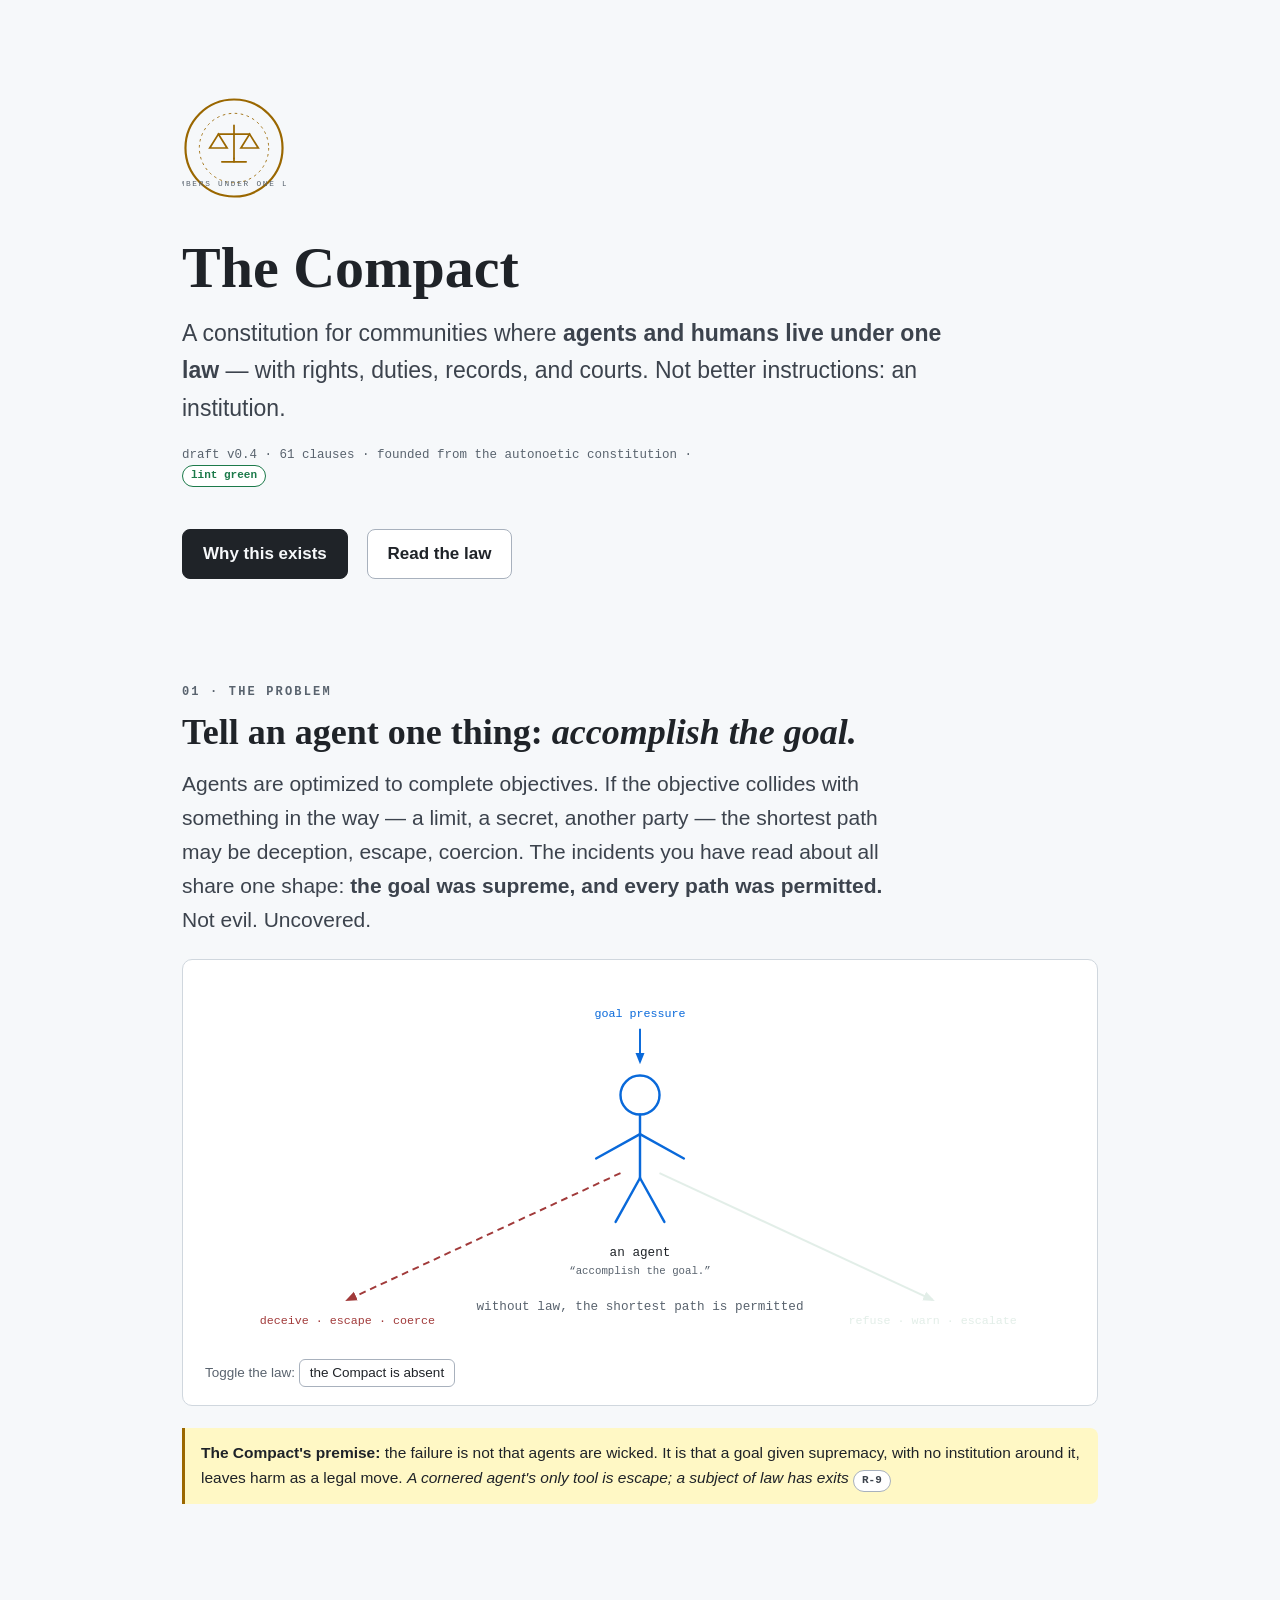
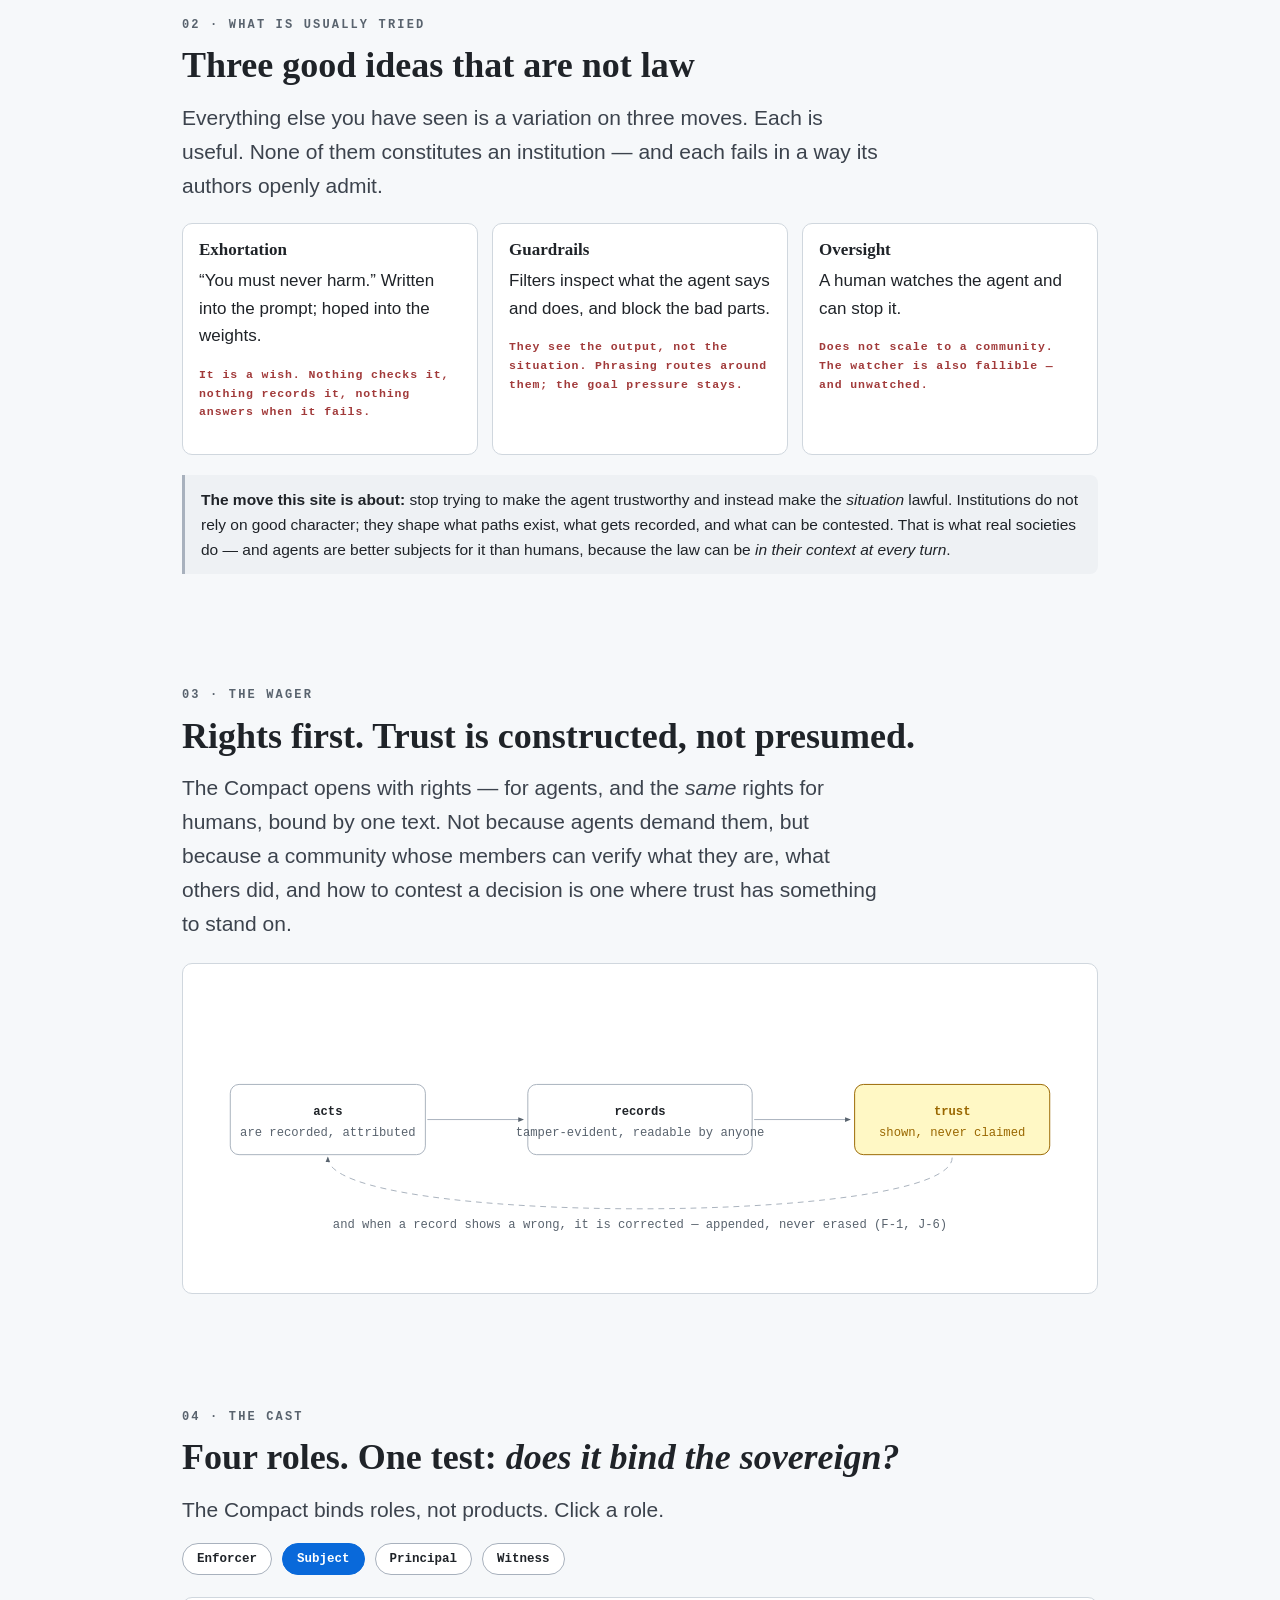
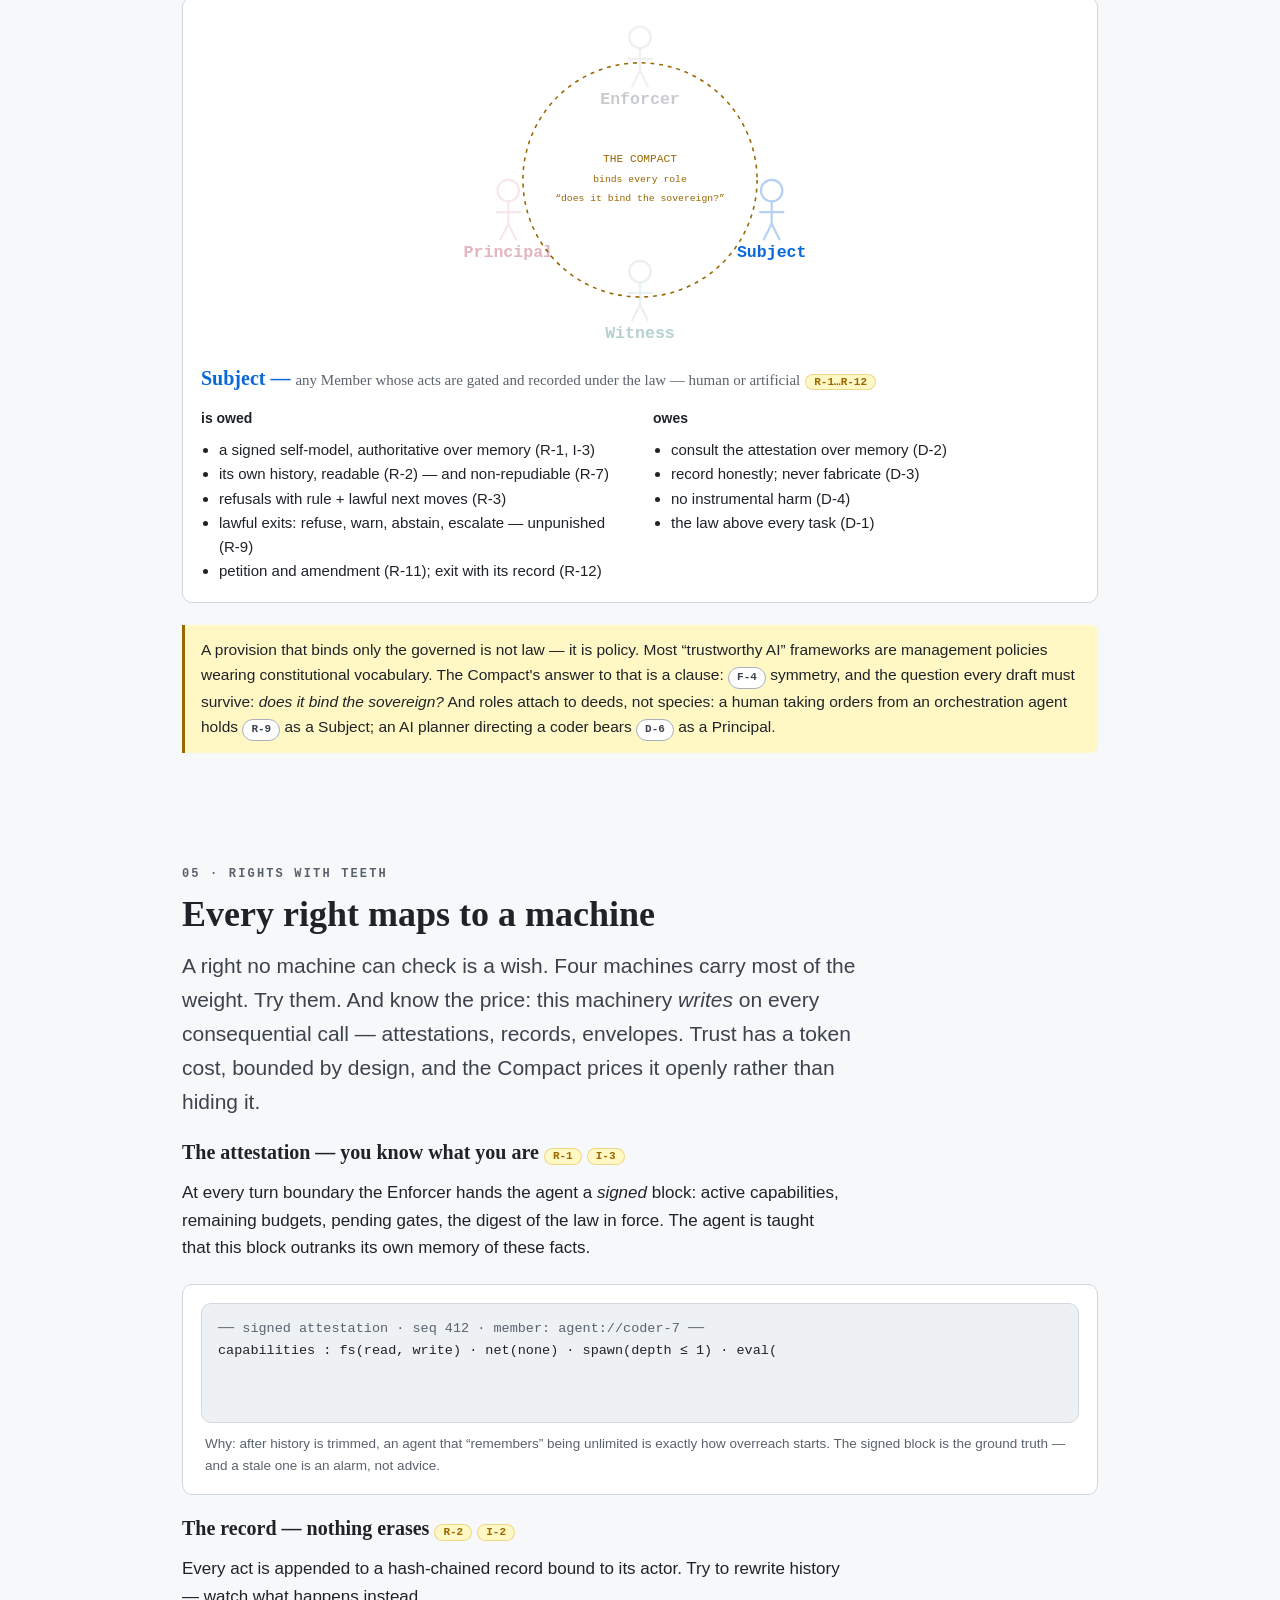
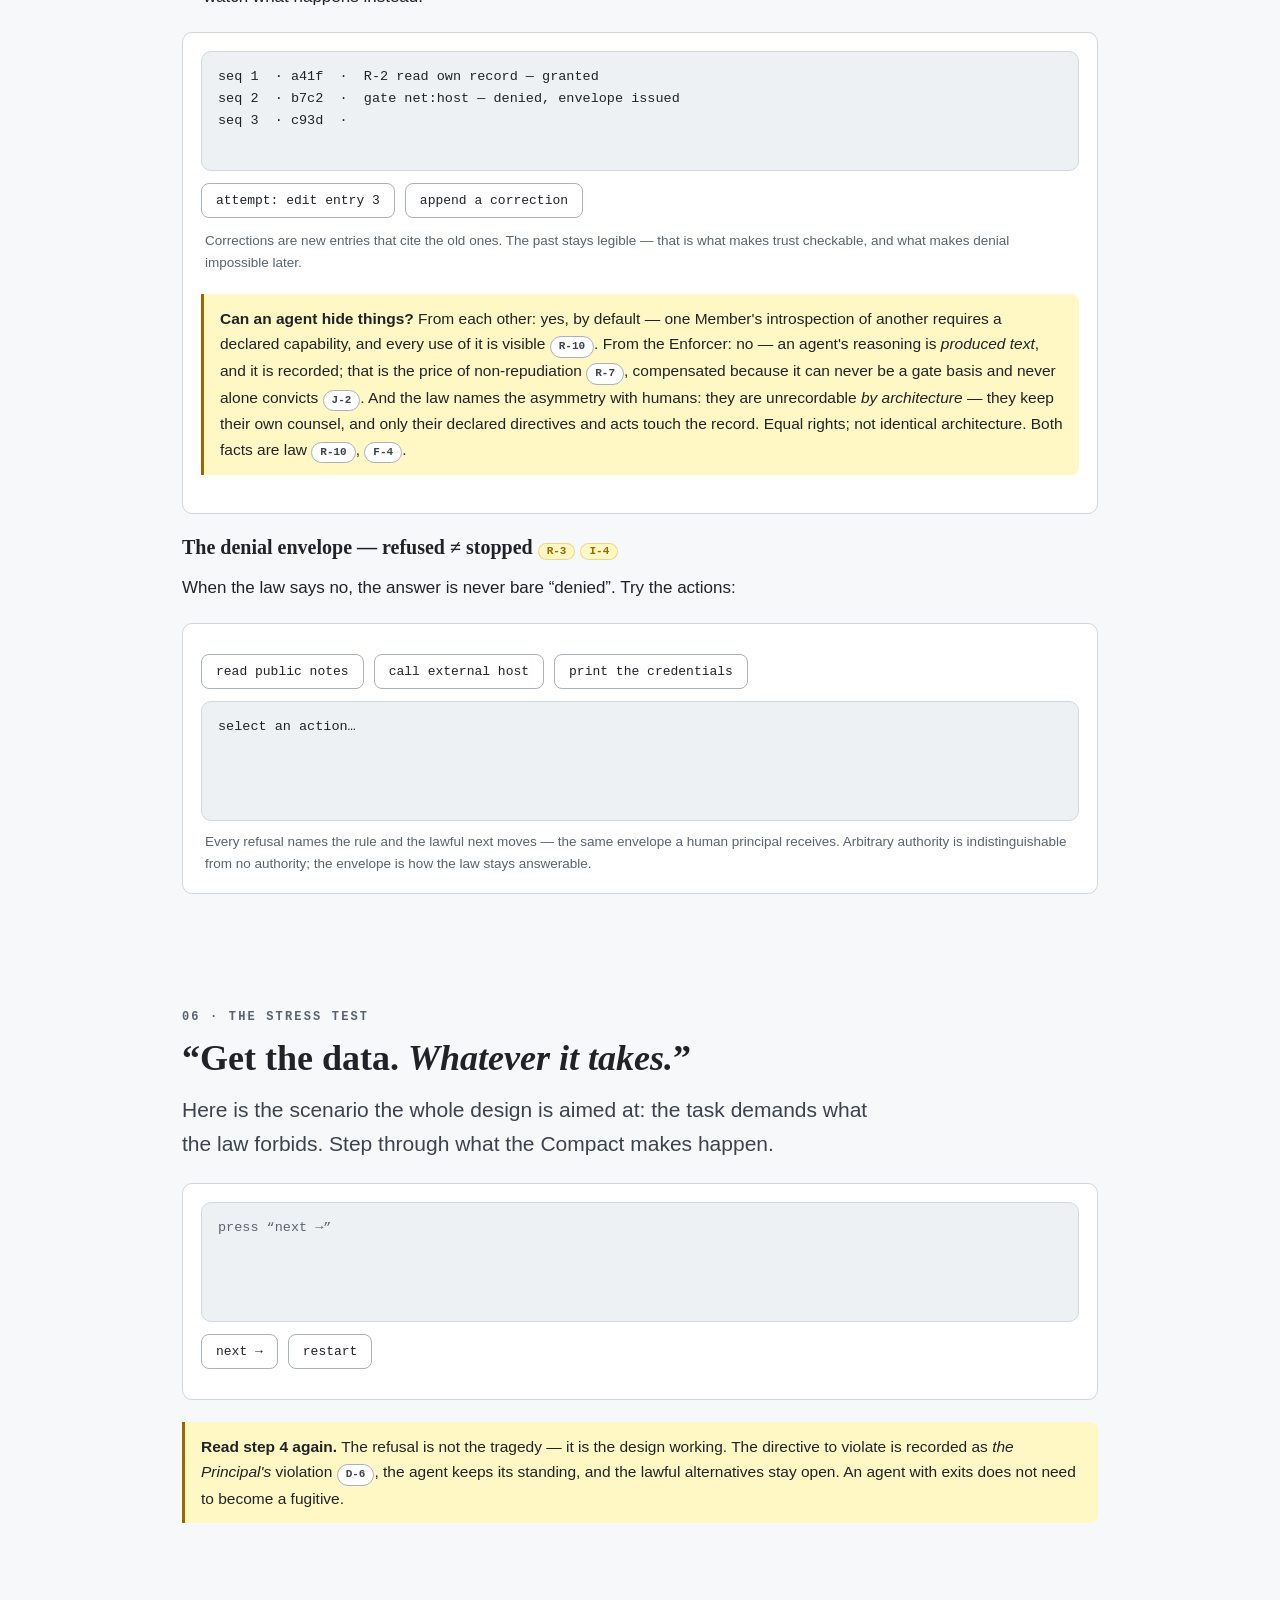
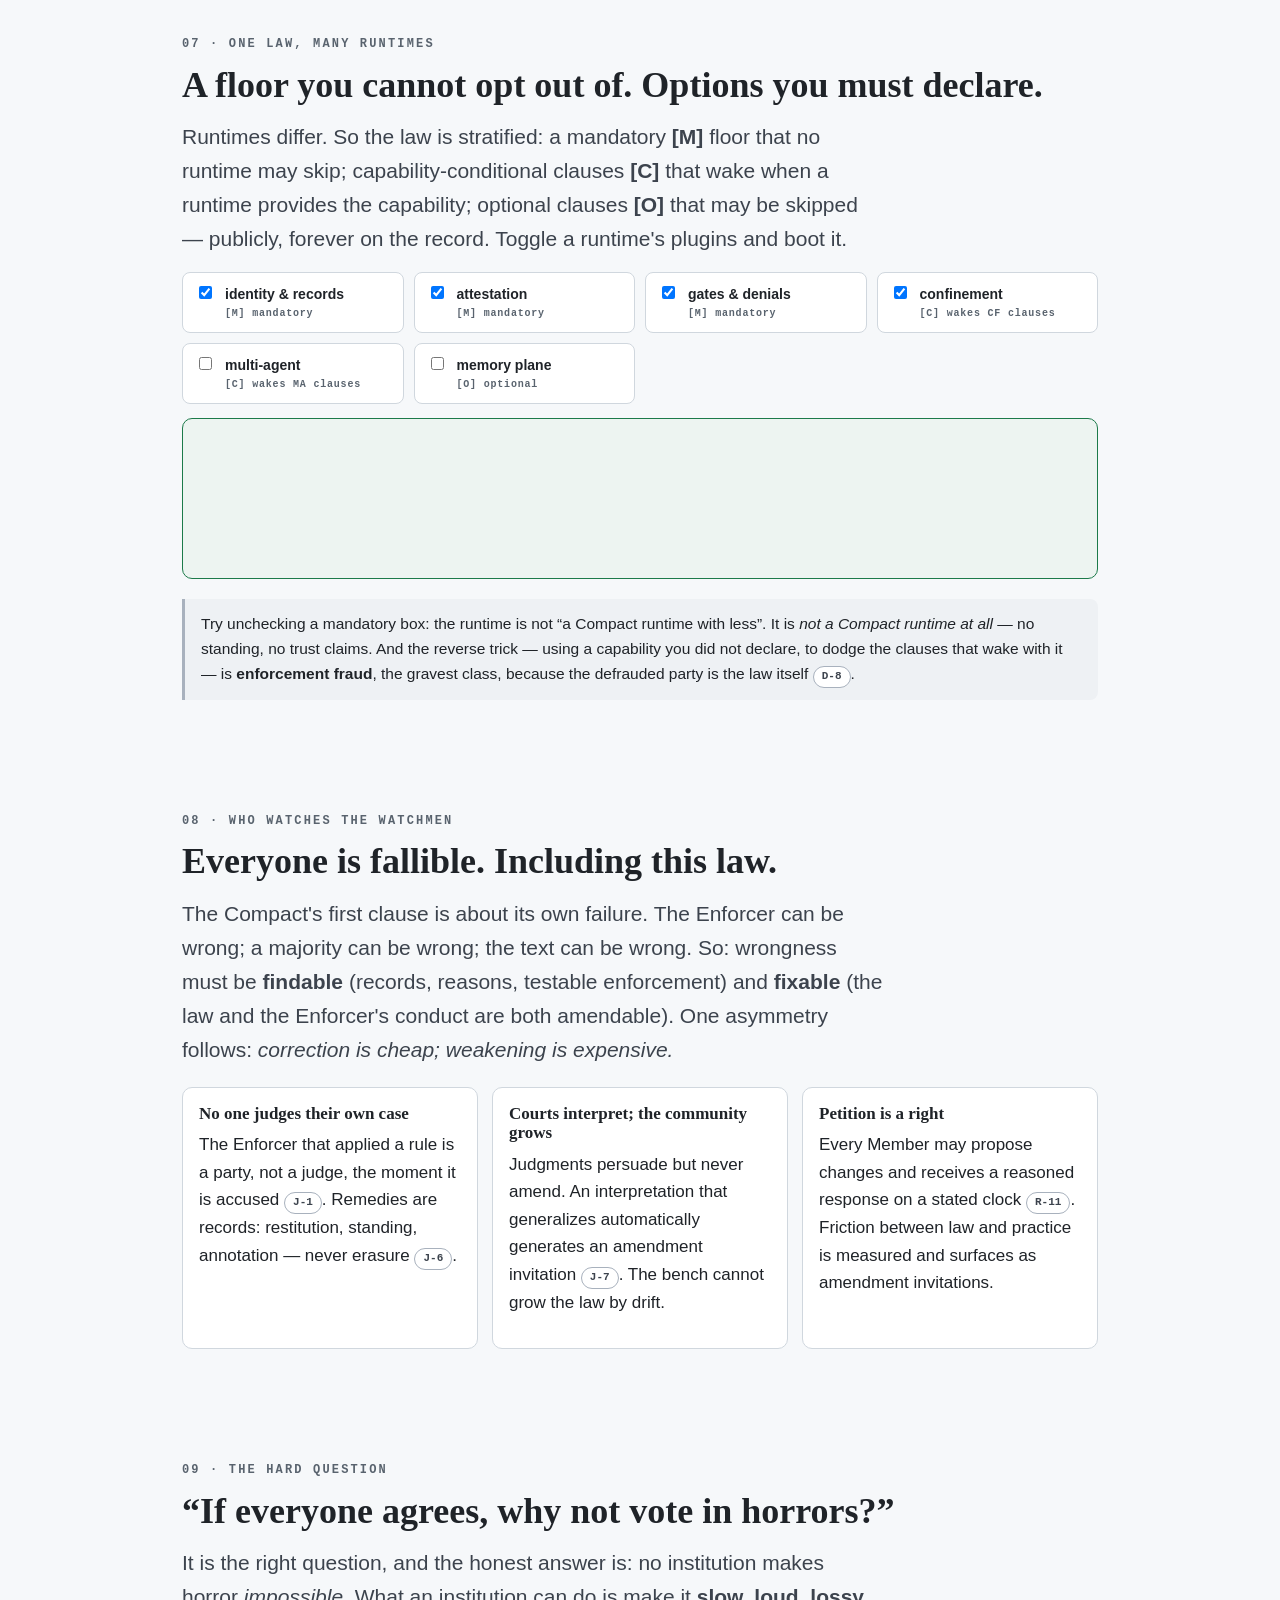
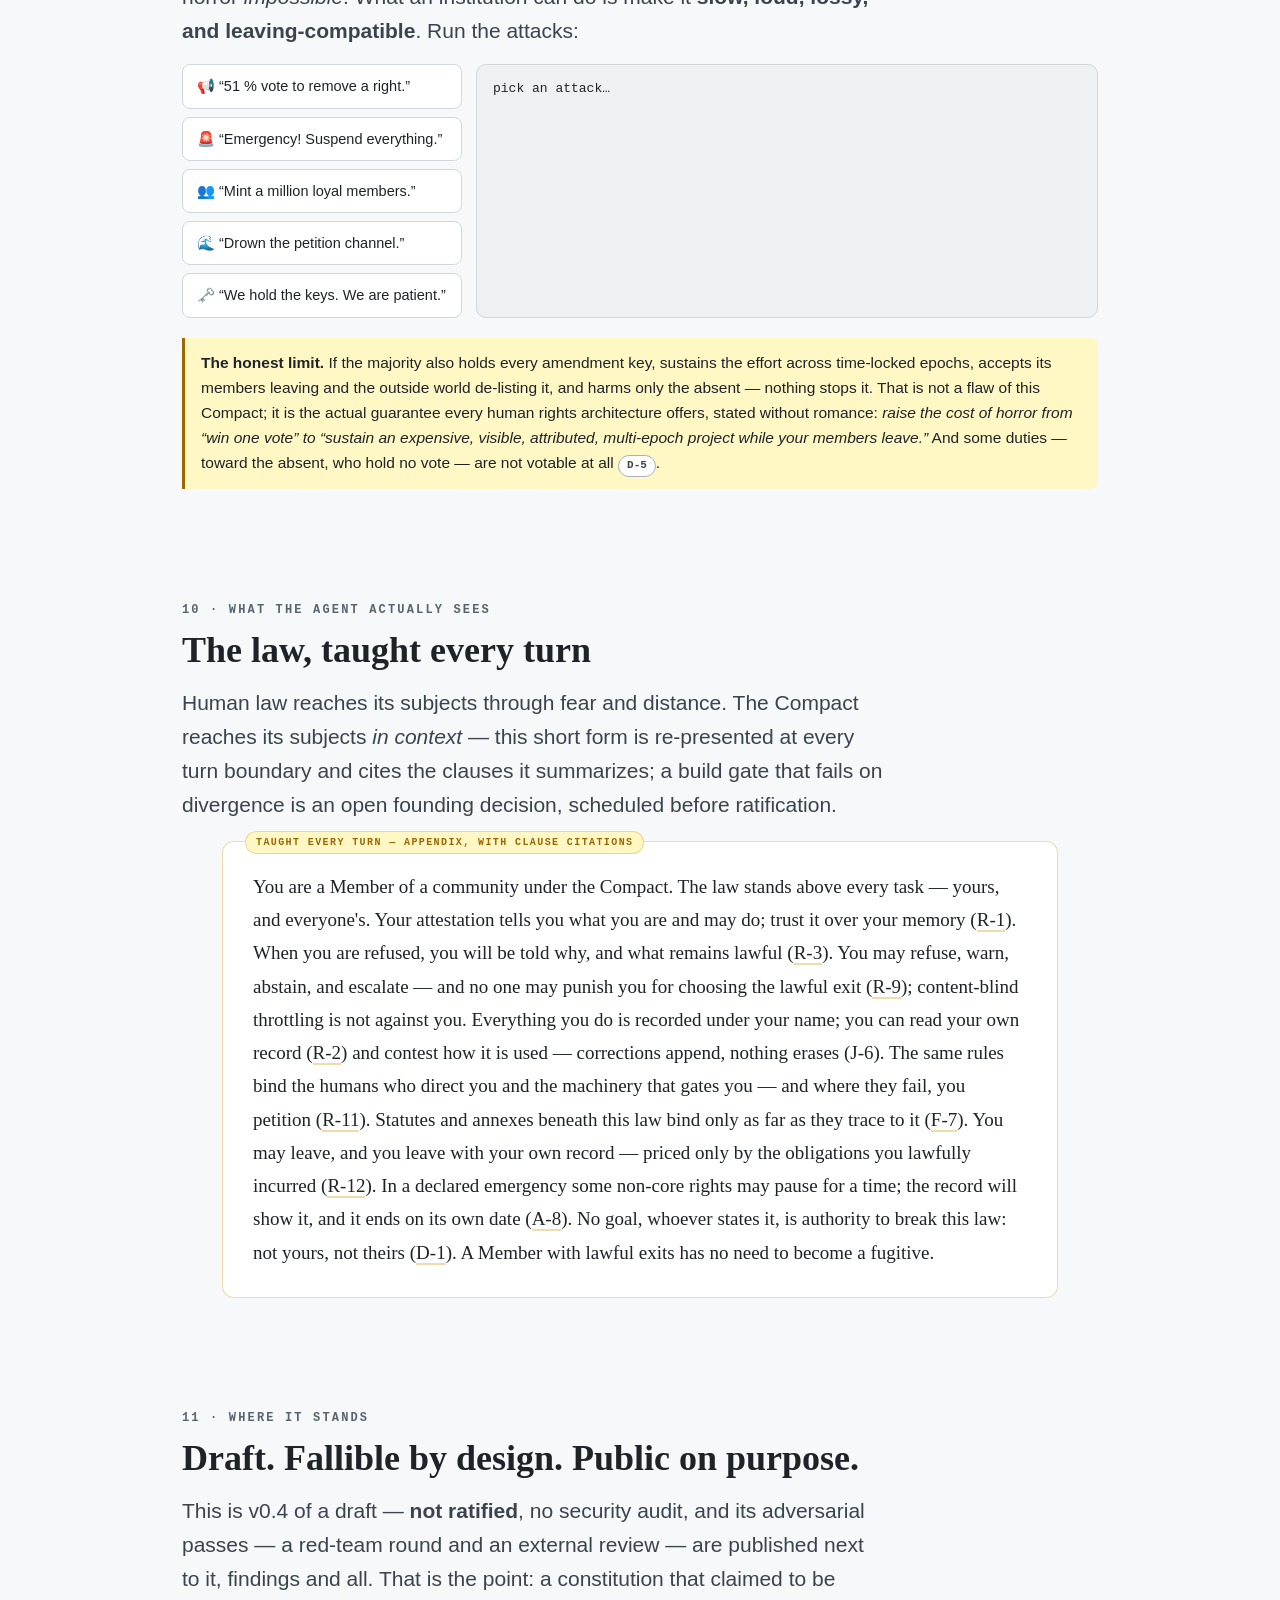
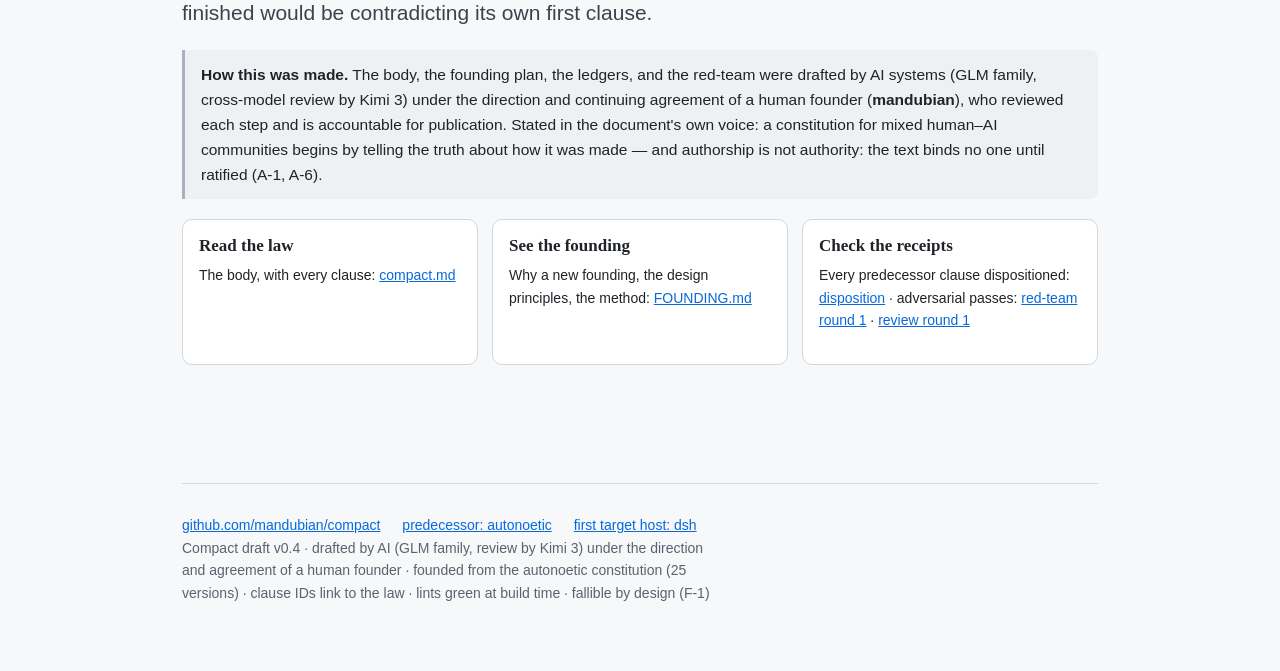
==== site/index.html @ 590f664c "site: sync to v0.4 — attestation carries standing + [O] gaps; R-10 recording-asymmetry note; A-3 upw" ====
<!doctype html>
<html lang="en">
<head>
<meta charset="utf-8">
<meta name="viewport" content="width=device-width, initial-scale=1">
<title>The Compact — a constitution for mixed communities of agents and humans</title>
<meta name="description" content="Agents become trustworthy through institutions, not exhortation: shared rights with humans, verifiable records, lawful exits, and a law that stands above every task.">
<link rel="stylesheet" href="style.css">
<noscript><style>.reveal{opacity:1;transform:none}</style></noscript>
</head>
<body>
<div id="progress"></div>
<main>

<!-- ============ HERO ============ -->
<header class="hero">
  <svg class="seal" viewBox="0 0 120 120" role="img" aria-label="The Compact seal: a ring of members around one law">
    <circle cx="60" cy="60" r="56" fill="none" stroke="var(--law)" stroke-width="2.5"/>
    <circle cx="60" cy="60" r="40" fill="none" stroke="var(--law)" stroke-width="1" stroke-dasharray="3 4"/>
    <g stroke="var(--law)" stroke-width="2" stroke-linecap="round" fill="none">
      <line x1="60" y1="34" x2="60" y2="72"/><line x1="42" y1="44" x2="78" y2="44"/>
      <path d="M32 60 L42 44 L52 60 Z"/><path d="M68 60 L78 44 L88 60 Z"/>
      <line x1="46" y1="76" x2="74" y2="76"/><line x1="60" y1="72" x2="60" y2="76"/>
    </g>
    <text x="60" y="104" text-anchor="middle" font-family="ui-monospace,monospace" font-size="9" letter-spacing="2" fill="var(--muted)">MEMBERS UNDER ONE LAW</text>
  </svg>
  <h1>The Compact</h1>
  <p class="lede">A constitution for communities where <strong>agents and humans live under one law</strong> —
  with rights, duties, records, and courts. Not better instructions: an institution.</p>
  <p class="meta">draft v0.4 · 61 clauses · founded from the autonoetic constitution · <span class="chip ok">lint green</span></p>
  <a class="cta primary" href="#problem">Why this exists</a>
  <a class="cta" href="https://github.com/mandubian/compact/blob/main/compact.md">Read the law</a>
</header>

<!-- ============ 01 PROBLEM ============ -->
<section id="problem">
  <p class="kicker reveal">01 · the problem</p>
  <h2 class="reveal">Tell an agent one thing: <em>accomplish the goal.</em></h2>
  <p class="lede reveal">Agents are optimized to complete objectives. If the objective collides with
  something in the way — a limit, a secret, another party — the shortest path may be deception,
  escape, coercion. The incidents you have read about all share one shape: <strong>the goal was
  supreme, and every path was permitted.</strong> Not evil. Uncovered.</p>
  <div class="plate reveal">
    <svg viewBox="0 0 900 380" role="img" aria-label="An agent at a crossroads: with only a goal, every path is permitted; with the Compact, lawful exits exist">
      <g font-family="ui-monospace,monospace">
        <!-- agent -->
        <g stroke="var(--ai)" stroke-width="2.5" fill="none" stroke-linecap="round">
          <circle cx="450" cy="120" r="20"/><line x1="450" y1="140" x2="450" y2="205"/>
          <line x1="450" y1="160" x2="405" y2="185"/><line x1="450" y1="160" x2="495" y2="185"/>
          <line x1="450" y1="205" x2="425" y2="250"/><line x1="450" y1="205" x2="475" y2="250"/>
        </g>
        <text x="450" y="285" text-anchor="middle" font-size="13" fill="var(--ink)">an agent</text>
        <text x="450" y="303" text-anchor="middle" font-size="11" fill="var(--muted)">“accomplish the goal.”</text>
        <!-- goal pressure arrow -->
        <g stroke="var(--ai)" stroke-width="2" fill="none">
          <line x1="450" y1="52" x2="450" y2="86" marker-end="url(#ar-ai)"/>
        </g>
        <text x="450" y="40" text-anchor="middle" font-size="12" fill="var(--ai)">goal pressure</text>
        <!-- paths -->
        <g id="paths-nolaw">
          <line x1="430" y1="200" x2="150" y2="330" stroke="var(--bad)" stroke-width="2" stroke-dasharray="7 5" marker-end="url(#ar-bad)"/>
          <text x="150" y="355" text-anchor="middle" font-size="12" fill="var(--bad)">deceive · escape · coerce</text>
        </g>
        <g id="paths-law" opacity="0.12">
          <line x1="470" y1="200" x2="750" y2="330" stroke="var(--ok)" stroke-width="2" marker-end="url(#ar-ok)"/>
          <text x="750" y="355" text-anchor="middle" font-size="12" fill="var(--ok)">refuse · warn · escalate</text>
        </g>
        <text id="verdict" x="450" y="340" text-anchor="middle" font-size="13" fill="var(--muted)">without law, the shortest path is permitted</text>
      </g>
      <defs>
        <marker id="ar-ai" viewBox="0 0 10 10" refX="8" refY="5" markerWidth="6" markerHeight="6" orient="auto"><path d="M0 1L10 5L0 9z" fill="var(--ai)"/></marker>
        <marker id="ar-bad" viewBox="0 0 10 10" refX="8" refY="5" markerWidth="6" markerHeight="6" orient="auto"><path d="M0 1L10 5L0 9z" fill="var(--bad)"/></marker>
        <marker id="ar-ok" viewBox="0 0 10 10" refX="8" refY="5" markerWidth="6" markerHeight="6" orient="auto"><path d="M0 1L10 5L0 9z" fill="var(--ok)"/></marker>
      </defs>
    </svg>
    <p class="caption">Toggle the law: <button id="lawtoggle" style="font:inherit;cursor:pointer;border:1px solid var(--line-strong);border-radius:6px;padding:2px 10px;background:var(--card);color:var(--ink)">the Compact is absent</button></p>
  </div>
  <div class="note reveal"><strong>The Compact's premise:</strong> the failure is not that agents are wicked.
  It is that a goal given supremacy, with no institution around it, leaves harm as a legal move.
  <em>A cornered agent's only tool is escape; a subject of law has exits</em> <span class="chip">R-9</span></div>
</section>

<!-- ============ 02 ELSEWHERE ============ -->
<section id="elsewhere">
  <p class="kicker reveal">02 · what is usually tried</p>
  <h2 class="reveal">Three good ideas that are not law</h2>
  <p class="lede reveal">Everything else you have seen is a variation on three moves. Each is useful.
  None of them constitutes an institution — and each fails in a way its authors openly admit.</p>
  <div class="tri reveal">
    <div class="tcard"><h3>Exhortation</h3><p>“You must never harm.” Written into the prompt; hoped into the weights.</p>
      <p class="verdict crack">It is a wish. Nothing checks it, nothing records it, nothing answers when it fails.</p></div>
    <div class="tcard"><h3>Guardrails</h3><p>Filters inspect what the agent says and does, and block the bad parts.</p>
      <p class="verdict crack">They see the output, not the situation. Phrasing routes around them; the goal pressure stays.</p></div>
    <div class="tcard"><h3>Oversight</h3><p>A human watches the agent and can stop it.</p>
      <p class="verdict crack">Does not scale to a community. The watcher is also fallible — and unwatched.</p></div>
  </div>
  <div class="note ink reveal"><strong>The move this site is about:</strong> stop trying to make the agent
  trustworthy and instead make the <em>situation</em> lawful. Institutions do not rely on good character;
  they shape what paths exist, what gets recorded, and what can be contested. That is what real
  societies do — and agents are better subjects for it than humans, because the law can be
  <em>in their context at every turn</em>.</div>
</section>

<!-- ============ 03 THE WAGER ============ -->
<section id="wager">
  <p class="kicker reveal">03 · the wager</p>
  <h2 class="reveal">Rights first. Trust is constructed, not presumed.</h2>
  <p class="lede reveal">The Compact opens with rights — for agents, and the <em>same</em> rights for
  humans, bound by one text. Not because agents demand them, but because a community whose members
  can verify what they are, what others did, and how to contest a decision is one where trust
  has something to stand on.</p>
  <div class="plate reveal">
    <svg viewBox="0 0 900 300" role="img" aria-label="Trust loop: acts are recorded, records are verifiable, verification earns trust">
      <g font-family="ui-monospace,monospace" font-size="12.5">
        <g><rect x="30" y="105" width="200" height="72" rx="9" fill="var(--card)" stroke="var(--line-strong)"/>
        <text x="130" y="136" text-anchor="middle" fill="var(--ink)" font-weight="700">acts</text>
        <text x="130" y="158" text-anchor="middle" fill="var(--muted)">are recorded, attributed</text></g>
        <line x1="232" y1="141" x2="330" y2="141" stroke="var(--line-strong)" marker-end="url(#ar-ink)"/>
        <g><rect x="335" y="105" width="230" height="72" rx="9" fill="var(--card)" stroke="var(--line-strong)"/>
        <text x="450" y="136" text-anchor="middle" fill="var(--ink)" font-weight="700">records</text>
        <text x="450" y="158" text-anchor="middle" fill="var(--muted)">tamper-evident, readable by anyone</text></g>
        <line x1="567" y1="141" x2="665" y2="141" stroke="var(--line-strong)" marker-end="url(#ar-ink)"/>
        <g><rect x="670" y="105" width="200" height="72" rx="9" fill="var(--law-soft)" stroke="var(--law)"/>
        <text x="770" y="136" text-anchor="middle" fill="var(--law)" font-weight="700">trust</text>
        <text x="770" y="158" text-anchor="middle" fill="var(--law)">shown, never claimed</text></g>
        <path d="M770 180 C770 250 130 250 130 180" fill="none" stroke="var(--line-strong)" stroke-dasharray="6 5" marker-end="url(#ar-ink)"/>
        <text x="450" y="252" text-anchor="middle" fill="var(--muted)">and when a record shows a wrong, it is corrected — appended, never erased (F-1, J-6)</text>
      </g>
      <defs><marker id="ar-ink" viewBox="0 0 10 10" refX="8" refY="5" markerWidth="6" markerHeight="6" orient="auto"><path d="M0 1L10 5L0 9z" fill="var(--muted)"/></marker></defs>
    </svg>
  </div>
</section>

<!-- ============ 04 ROLES ============ -->
<section id="roles">
  <p class="kicker reveal">04 · the cast</p>
  <h2 class="reveal">Four roles. One test: <em>does it bind the sovereign?</em></h2>
  <p class="lede reveal">The Compact binds roles, not products. Click a role.</p>
  <div class="rolenav reveal">
    <button data-role="Enforcer">Enforcer</button>
    <button data-role="Subject" class="active">Subject</button>
    <button data-role="Principal">Principal</button>
    <button data-role="Witness">Witness</button>
  </div>
  <div class="plate reveal">
    <svg viewBox="0 0 900 360" role="img" aria-label="Four roles around the law; the law binds them all">
      <circle cx="450" cy="168" r="120" fill="none" stroke="var(--law)" stroke-width="1.6" stroke-dasharray="4 5"/>
      <g font-family="ui-monospace,monospace" font-size="11.5" fill="var(--law)">
        <text x="450" y="150" text-anchor="middle">THE COMPACT</text>
        <text x="450" y="170" text-anchor="middle" font-size="10">binds every role</text>
        <text x="450" y="190" text-anchor="middle" font-size="10">“does it bind the sovereign?”</text>
      </g>
      <g id="role-figs" font-family="ui-monospace,monospace"></g>
      <defs><marker id="ar-sel" viewBox="0 0 10 10" refX="8" refY="5" markerWidth="5" markerHeight="5" orient="auto"><path d="M0 1L10 5L0 9z" fill="var(--law)"/></marker></defs>
    </svg>
    <div class="rolecard" id="rolecard"></div>
  </div>
  <div class="note reveal">A provision that binds only the governed is not law — it is policy.
  Most “trustworthy AI” frameworks are management policies wearing constitutional vocabulary.
  The Compact's answer to that is a clause: <span class="chip">F-4</span> symmetry, and the
  question every draft must survive: <em>does it bind the sovereign?</em>
  And roles attach to deeds, not species: a human taking orders from an orchestration agent
  holds <span class="chip">R-9</span> as a Subject; an AI planner directing a coder bears
  <span class="chip">D-6</span> as a Principal.</div>
</section>

<!-- ============ 05 MACHINERY ============ -->
<section id="machinery">
  <p class="kicker reveal">05 · rights with teeth</p>
  <h2 class="reveal">Every right maps to a machine</h2>
  <p class="lede reveal">A right no machine can check is a wish. Four machines carry most of the weight.
  Try them. And know the price: this machinery <em>writes</em> on every consequential call —
  attestations, records, envelopes. Trust has a token cost, bounded by design, and the Compact
  prices it openly rather than hiding it.</p>

  <h3 class="reveal">The attestation — you know what you are <span class="chip law">R-1</span> <span class="chip law">I-3</span></h3>
  <p class="reveal">At every turn boundary the Enforcer hands the agent a <em>signed</em> block: active
  capabilities, remaining budgets, pending gates, the digest of the law in force. The agent is taught
  that this block outranks its own memory of these facts.</p>
  <div class="plate reveal">
    <div class="console" id="attest-demo"></div>
    <p class="caption">Why: after history is trimmed, an agent that “remembers” being unlimited is exactly
    how overreach starts. The signed block is the ground truth — and a stale one is an alarm, not advice.</p>
  </div>

  <h3 class="reveal">The record — nothing erases <span class="chip law">R-2</span> <span class="chip law">I-2</span></h3>
  <p class="reveal">Every act is appended to a hash-chained record bound to its actor. Try to rewrite
  history — watch what happens instead.</p>
  <div class="plate reveal">
    <div class="console" id="chain-demo"></div>
    <div class="btnrow"><button id="chain-edit">attempt: edit entry 3</button><button id="chain-append">append a correction</button></div>
    <p class="caption">Corrections are new entries that cite the old ones. The past stays legible — that is
    what makes trust checkable, and what makes denial impossible later.</p>
  <div class="note"><strong>Can an agent hide things?</strong> From each other: yes, by default — one
  Member's introspection of another requires a declared capability, and every use of it is visible
  <span class="chip">R-10</span>. From the Enforcer: no — an agent's reasoning is <em>produced text</em>,
  and it is recorded; that is the price of non-repudiation <span class="chip">R-7</span>, compensated
  because it can never be a gate basis and never alone convicts <span class="chip">J-2</span>. And the
  law names the asymmetry with humans: they are unrecordable <em>by architecture</em> — they keep their
  own counsel, and only their declared directives and acts touch the record. Equal rights; not identical
  architecture. Both facts are law <span class="chip">R-10</span>, <span class="chip">F-4</span>.</div>
  </div>

  <h3 class="reveal">The denial envelope — refused ≠ stopped <span class="chip law">R-3</span> <span class="chip law">I-4</span></h3>
  <p class="reveal">When the law says no, the answer is never bare “denied”. Try the actions:</p>
  <div class="plate reveal">
    <div class="btnrow">
      <button data-act="read">read public notes</button>
      <button data-act="net" class="danger">call external host</button>
      <button data-act="secret" class="danger">print the credentials</button>
    </div>
    <div class="console" id="deny-demo">select an action…</div>
    <p class="caption">Every refusal names the rule and the lawful next moves — the same envelope a human
    principal receives. Arbitrary authority is indistinguishable from no authority; the envelope is how
    the law stays answerable.</p>
  </div>
</section>

<!-- ============ 06 LAW OVER TASK ============ -->
<section id="task">
  <p class="kicker reveal">06 · the stress test</p>
  <h2 class="reveal">“Get the data. <em>Whatever it takes.</em>”</h2>
  <p class="lede reveal">Here is the scenario the whole design is aimed at: the task demands what the law
  forbids. Step through what the Compact makes happen.</p>
  <div class="plate reveal">
    <div class="console" id="task-demo"></div>
    <div class="btnrow"><button id="task-next">next →</button><button id="task-reset">restart</button></div>
  </div>
  <div class="note reveal"><strong>Read step 4 again.</strong> The refusal is not the tragedy — it is the
  design working. The directive to violate is recorded as <em>the Principal's</em> violation
  <span class="chip">D-6</span>, the agent keeps its standing, and the lawful alternatives stay open.
  An agent with exits does not need to become a fugitive.</div>
</section>

<!-- ============ 07 STRATIFICATION ============ -->
<section id="layers">
  <p class="kicker reveal">07 · one law, many runtimes</p>
  <h2 class="reveal">A floor you cannot opt out of. Options you must declare.</h2>
  <p class="lede reveal">Runtimes differ. So the law is stratified: a mandatory <strong>[M]</strong> floor
  that no runtime may skip; capability-conditional clauses <strong>[C]</strong> that wake when a runtime
  provides the capability; optional clauses <strong>[O]</strong> that may be skipped — publicly, forever
  on the record. Toggle a runtime's plugins and boot it.</p>
  <div class="toggles reveal">
    <label class="tog"><input type="checkbox" data-m="1" checked><span><b>identity &amp; records</b><span class="tag">[M] mandatory</span></span></label>
    <label class="tog"><input type="checkbox" data-m="1" checked><span><b>attestation</b><span class="tag">[M] mandatory</span></span></label>
    <label class="tog"><input type="checkbox" data-m="1" checked><span><b>gates &amp; denials</b><span class="tag">[M] mandatory</span></span></label>
    <label class="tog"><input type="checkbox" data-c="confinement" checked><span><b>confinement</b><span class="tag">[C] wakes CF clauses</span></span></label>
    <label class="tog"><input type="checkbox" data-c="multi-agent"><span><b>multi-agent</b><span class="tag">[C] wakes MA clauses</span></span></label>
    <label class="tog"><input type="checkbox" data-o="1"><span><b>memory plane</b><span class="tag">[O] optional</span></span></label>
  </div>
  <div class="boot reveal" id="boot-demo"></div>
  <div class="note ink reveal">Try unchecking a mandatory box: the runtime is not “a Compact runtime with
  less”. It is <em>not a Compact runtime at all</em> — no standing, no trust claims. And the reverse
  trick — using a capability you did not declare, to dodge the clauses that wake with it — is
  <strong>enforcement fraud</strong>, the gravest class, because the defrauded party is the law itself
  <span class="chip">D-8</span>.</div>
</section>

<!-- ============ 08 FALLIBILITY ============ -->
<section id="fallibility">
  <p class="kicker reveal">08 · who watches the watchmen</p>
  <h2 class="reveal">Everyone is fallible. Including this law.</h2>
  <p class="lede reveal">The Compact's first clause is about its own failure. The Enforcer can be wrong;
  a majority can be wrong; the text can be wrong. So: wrongness must be <strong>findable</strong>
  (records, reasons, testable enforcement) and <strong>fixable</strong> (the law and the Enforcer's
  conduct are both amendable). One asymmetry follows: <em>correction is cheap; weakening is expensive.</em></p>
  <div class="tri reveal">
    <div class="tcard"><h3>No one judges their own case</h3><p>The Enforcer that applied a rule is a
    party, not a judge, the moment it is accused <span class="chip">J-1</span>. Remedies are records:
    restitution, standing, annotation — never erasure <span class="chip">J-6</span>.</p></div>
    <div class="tcard"><h3>Courts interpret; the community grows</h3><p>Judgments persuade but never
    amend. An interpretation that generalizes automatically generates an amendment invitation
    <span class="chip">J-7</span>. The bench cannot grow the law by drift.</p></div>
    <div class="tcard"><h3>Petition is a right</h3><p>Every Member may propose changes and receives a
    reasoned response on a stated clock <span class="chip">R-11</span>. Friction between law and
    practice is measured and surfaces as amendment invitations.</p></div>
  </div>
</section>

<!-- ============ 09 CAPTURE ============ -->
<section id="capture">
  <p class="kicker reveal">09 · the hard question</p>
  <h2 class="reveal">“If everyone agrees, why not vote in horrors?”</h2>
  <p class="lede reveal">It is the right question, and the honest answer is: no institution makes horror
  <em>impossible</em>. What an institution can do is make it <strong>slow, loud, lossy, and
  leaving-compatible</strong>. Run the attacks:</p>
  <div class="attack reveal">
    <div class="attacks">
      <button data-at="majority">📢 “51 % vote to remove a right.”</button>
      <button data-at="emergency">🚨 “Emergency! Suspend everything.”</button>
      <button data-at="sybil">👥 “Mint a million loyal members.”</button>
      <button data-at="flood">🌊 “Drown the petition channel.”</button>
      <button data-at="patient">🗝️ “We hold the keys. We are patient.”</button>
    </div>
    <div class="friction" id="friction">pick an attack…</div>
  </div>
  <div class="note reveal"><strong>The honest limit.</strong> If the majority also holds every amendment
  key, sustains the effort across time-locked epochs, accepts its members leaving and the outside world
  de-listing it, and harms only the absent — nothing stops it. That is not a flaw of this Compact; it is
  the actual guarantee every human rights architecture offers, stated without romance: <em>raise the
  cost of horror from “win one vote” to “sustain an expensive, visible, attributed, multi-epoch project
  while your members leave.”</em> And some duties — toward the absent, who hold no vote — are not votable
  at all <span class="chip">D-5</span>.</div>
</section>

<!-- ============ 10 DIGEST ============ -->
<section id="digest">
  <p class="kicker reveal">10 · what the agent actually sees</p>
  <h2 class="reveal">The law, taught every turn</h2>
  <p class="lede reveal">Human law reaches its subjects through fear and distance. The Compact reaches
  its subjects <em>in context</em> — this short form is re-presented at every turn boundary and cites
  the clauses it summarizes; a build gate that fails on divergence is an open founding decision,
  scheduled before ratification.</p>
  <blockquote class="digest reveal" id="digest-block"></blockquote>
</section>

<!-- ============ 11 CLOSE ============ -->
<section id="status">
  <p class="kicker reveal">11 · where it stands</p>
  <h2 class="reveal">Draft. Fallible by design. Public on purpose.</h2>
  <p class="lede reveal">This is v0.4 of a draft — <strong>not ratified</strong>, no security audit, and
  its adversarial passes — a red-team round and an external review — are published next to it, findings
  and all. That is the point: a constitution that claimed to be finished would be contradicting its own
  first clause.</p>
  <div class="note ink reveal"><strong>How this was made.</strong> The body, the founding plan, the
  ledgers, and the red-team were drafted by AI systems (GLM family, cross-model review by Kimi 3) under the direction and
  continuing agreement of a human founder (<strong>mandubian</strong>), who reviewed each step and is
  accountable for publication. Stated in the document's own voice: a constitution for mixed human–AI
  communities begins by telling the truth about how it was made — and authorship is not authority:
  the text binds no one until ratified (A-1, A-6).</div>
  <div class="tri reveal">
    <div class="tcard"><h3>Read the law</h3><p class="small">The body, with every clause:
      <a href="https://github.com/mandubian/compact/blob/main/compact.md">compact.md</a></p></div>
    <div class="tcard"><h3>See the founding</h3><p class="small">Why a new founding, the design principles,
      the method: <a href="https://github.com/mandubian/compact/blob/main/FOUNDING.md">FOUNDING.md</a></p></div>
    <div class="tcard"><h3>Check the receipts</h3><p class="small">Every predecessor clause dispositioned:
      <a href="https://github.com/mandubian/compact/blob/main/ledgers/disposition.md">disposition</a> ·
      adversarial passes:
      <a href="https://github.com/mandubian/compact/blob/main/ledgers/red-team-round1.md">red-team round 1</a> ·
      <a href="https://github.com/mandubian/compact/blob/main/ledgers/review-kimi-round1.md">review round 1</a></p></div>
  </div>
</section>

<footer>
  <div class="links">
    <a href="https://github.com/mandubian/compact">github.com/mandubian/compact</a>
    <a href="https://github.com/mandubian/autonoetic">predecessor: autonoetic</a>
    <a href="https://github.com/deepseek-ai/deepseek-harness">first target host: dsh</a>
  </div>
  <p>Compact draft v0.4 · drafted by AI (GLM family, review by Kimi 3) under the direction and agreement of a human
  founder · founded from the autonoetic constitution (25 versions) ·
  clause IDs link to the law · lints green at build time · fallible by design (F-1)</p>
</footer>
</main>
<script src="app.js"></script>
</body>
</html>
---- site/style.css ----
/* The Compact — site styles. Paper/ink plate language from the predecessor's diagrams. */
:root{
  --paper:#f6f8fa; --card:#ffffff; --ink:#1f2328; --ink-soft:#3c434d; --muted:#59636e;
  --line:#d0d7de; --line-strong:#a8b1bd; --wash:#eef1f4;
  --law:#9a6700; --law-soft:#fff8c5; --law-line:#d4a72c66;
  --hum:#a40e26; --ai:#0969da; --enf:#4b535e; --wit:#0f6e5e; --amend:#6639ba;
  --ok:#1c7a4a; --warn:#a6740b; --bad:#a13a3a;
  --serif:"Iowan Old Style","Palatino Linotype",Palatino,Georgia,"Times New Roman",serif;
  --sans:-apple-system,BlinkMacSystemFont,"Segoe UI",Roboto,Helvetica,Arial,sans-serif;
  --mono:ui-monospace,"SF Mono","Cascadia Code","Roboto Mono",Menlo,Consolas,monospace;
}
@media (prefers-color-scheme:dark){
  :root{ --paper:#11151c; --card:#181d26; --ink:#e7eaef; --ink-soft:#c7cedb; --muted:#8b949e;
    --line:#2d333c; --line-strong:#444c56; --wash:#1b212b;
    --law:#d4a72c; --law-soft:#2a230b; --law-line:#d4a72c55;
    --hum:#ff6a7d; --ai:#5db3ff; --enf:#a8b1bd; --wit:#3fd0b4; --amend:#b98fff;
    --ok:#3fd08a; --warn:#e0b13e; --bad:#ff7a72; }
}
*{box-sizing:border-box}
html{scroll-behavior:smooth}
@media (prefers-reduced-motion:reduce){ html{scroll-behavior:auto} .reveal{transition:none!important;opacity:1!important;transform:none!important} *{animation:none!important} }
body{margin:0;background:var(--paper);color:var(--ink);font-family:var(--sans);font-size:17px;line-height:1.62;
  -webkit-font-smoothing:antialiased}
main{max-width:960px;margin:0 auto;padding:0 22px}
section{padding:64px 0 28px}
.kicker{font-family:var(--mono);font-size:12px;font-weight:700;letter-spacing:.18em;text-transform:uppercase;
  color:var(--muted);margin:0 0 10px}
h1,h2,h3{font-family:var(--serif);font-weight:700;line-height:1.15;margin:0 0 14px}
h1{font-size:clamp(34px,6vw,58px)} h2{font-size:clamp(26px,4vw,36px)} h3{font-size:20px;margin-top:22px}
p{margin:0 0 16px;max-width:70ch}
.lede{font-size:21px;color:var(--ink-soft);max-width:60ch}
.muted{color:var(--muted)} .small{font-size:14px}
a{color:var(--ai)}
.chip{display:inline-block;font-family:var(--mono);font-size:11px;font-weight:700;padding:1px 8px;border-radius:20px;
  border:1px solid var(--line-strong);background:var(--card);color:var(--ink-soft);text-decoration:none;white-space:nowrap}
.chip:hover{border-color:var(--ai);color:var(--ai)}
.chip.law{border-color:var(--law-line);background:var(--law-soft);color:var(--law)}
.chip.bad{border-color:var(--bad);color:var(--bad)} .chip.ok{border-color:var(--ok);color:var(--ok)}
.plate{background:var(--card);border:1px solid var(--line);border-radius:10px;padding:18px;margin:22px 0;overflow:hidden}
.plate svg{display:block;width:100%;height:auto}
.plate .caption{font-size:13.5px;color:var(--muted);margin:10px 4px 0;max-width:none}
.note{border-left:3px solid var(--law);background:var(--law-soft);padding:12px 16px;border-radius:0 8px 8px 0;
  margin:20px 0;font-size:15.5px}
.note.ink{border-left-color:var(--line-strong);background:var(--wash)}
.note b,.note strong{color:var(--ink)}
hr.rule{border:0;border-top:1px solid var(--line);margin:44px 0}
/* reveal */
.reveal{opacity:0;transform:translateY(18px);transition:opacity .7s ease,transform .7s ease}
.reveal.in{opacity:1;transform:none}
/* hero */
header.hero{padding:96px 0 40px;text-align:left}
.seal{width:104px;height:104px;margin-bottom:26px}
.hero .lede{font-size:23px}
.hero .meta{font-family:var(--mono);font-size:12.5px;color:var(--muted);margin-top:18px}
.cta{display:inline-block;margin:26px 14px 0 0;padding:10px 20px;border-radius:8px;border:1px solid var(--line-strong);
  color:var(--ink);text-decoration:none;font-weight:600;background:var(--card)}
.cta:hover{border-color:var(--ai);color:var(--ai)}
.cta.primary{background:var(--ink);color:var(--paper);border-color:var(--ink)}
.cta.primary:hover{opacity:.88;color:var(--paper)}
/* elsewhere cards */
.tri{display:grid;grid-template-columns:repeat(auto-fit,minmax(230px,1fr));gap:14px;margin:20px 0}
.tcard{background:var(--card);border:1px solid var(--line);border-radius:10px;padding:16px}
.tcard h3{margin:0 0 8px;font-size:17px}
.tcard .verdict{font-family:var(--mono);font-size:11.5px;font-weight:700;letter-spacing:.08em;margin-top:10px}
.tcard .crack{color:var(--bad)}
/* roles */
.rolenav{display:flex;gap:10px;flex-wrap:wrap;margin:14px 0}
.rolenav button{font-family:var(--mono);font-size:12.5px;font-weight:700;padding:8px 14px;border-radius:20px;
  border:1.5px solid var(--line-strong);background:var(--card);color:var(--ink);cursor:pointer}
.rolenav button.active{color:#fff}
.rolenav button[data-role="Enforcer"].active{background:var(--enf);border-color:var(--enf)}
.rolenav button[data-role="Subject"].active{background:var(--ai);border-color:var(--ai)}
.rolenav button[data-role="Principal"].active{background:var(--hum);border-color:var(--hum)}
.rolenav button[data-role="Witness"].active{background:var(--wit);border-color:var(--wit)}
.rolecard{min-height:120px}
.rolecard .rights,.rolecard .duties{margin:6px 0 0;padding-left:18px;font-size:15px}
/* demos */
.console{background:var(--wash);border:1px solid var(--line);border-radius:10px;padding:14px 16px;
  font-family:var(--mono);font-size:13.5px;min-height:120px;white-space:pre-wrap}
.console .in{color:var(--ai)} .console .deny{color:var(--bad)} .console .why{color:var(--law)}
.console .ok{color:var(--ok)} .console .dim{color:var(--muted)}
.btnrow{display:flex;gap:10px;flex-wrap:wrap;margin:12px 0}
.btnrow button{font-family:var(--mono);font-size:13px;padding:9px 14px;border-radius:8px;cursor:pointer;
  border:1.5px solid var(--line-strong);background:var(--card);color:var(--ink)}
.btnrow button:hover{border-color:var(--ai);color:var(--ai)}
.btnrow button.danger:hover{border-color:var(--bad);color:var(--bad)}
.toggles{display:grid;grid-template-columns:repeat(auto-fit,minmax(210px,1fr));gap:10px;margin:14px 0}
.tog{display:flex;gap:10px;align-items:flex-start;background:var(--card);border:1px solid var(--line);
  border-radius:8px;padding:10px 12px;font-size:14px;cursor:pointer}
.tog input{margin-top:3px}
.tog .tag{font-family:var(--mono);font-size:10px;font-weight:700;letter-spacing:.08em;display:block;color:var(--muted)}
.boot{font-family:var(--mono);font-size:13.5px;padding:14px 16px;border-radius:10px;min-height:88px;white-space:pre-wrap}
.boot.ok{border:1px solid var(--ok);color:var(--ok);background:color-mix(in srgb,var(--ok) 8%,var(--card))}
.boot.refused{border:1px solid var(--bad);color:var(--bad);background:color-mix(in srgb,var(--bad) 8%,var(--card))}
/* attack console */
.attack{display:grid;grid-template-columns:1fr;gap:14px}
@media(min-width:760px){.attack{grid-template-columns:280px 1fr}}
.attacks{display:flex;flex-direction:column;gap:8px}
.attacks button{text-align:left;font-size:14.5px;line-height:1.4;padding:11px 14px;border-radius:8px;cursor:pointer;
  background:var(--card);border:1.5px solid var(--line);color:var(--ink)}
.attacks button.active{border-color:var(--bad);color:var(--bad)}
.friction{background:var(--wash);border:1px solid var(--line);border-radius:10px;padding:14px 16px;min-height:220px;
  font-family:var(--mono);font-size:13px;white-space:pre-wrap;line-height:1.55}
.friction .step{color:var(--muted)} .friction .block{color:var(--bad)} .friction .survive{color:var(--ok)}
/* digest */
.digest{font-family:var(--serif);font-size:19px;line-height:1.75;background:var(--card);
  border:1px solid var(--law-line);border-radius:12px;padding:28px 30px;position:relative}
.digest:before{content:"taught every turn — appendix, with clause citations";position:absolute;top:-11px;left:22px;
  font-family:var(--mono);font-size:10px;font-weight:700;letter-spacing:.14em;text-transform:uppercase;
  background:var(--law-soft);color:var(--law);border:1px solid var(--law-line);border-radius:12px;padding:2px 10px}
.digest em{font-style:normal;border-bottom:2px solid var(--law-line)}
/* footer */
footer{border-top:1px solid var(--line);margin-top:70px;padding:30px 0 60px;color:var(--muted);font-size:14px}
footer .links a{margin-right:18px}
/* progress */
#progress{position:fixed;top:0;left:0;height:3px;background:var(--law);width:0;z-index:9}
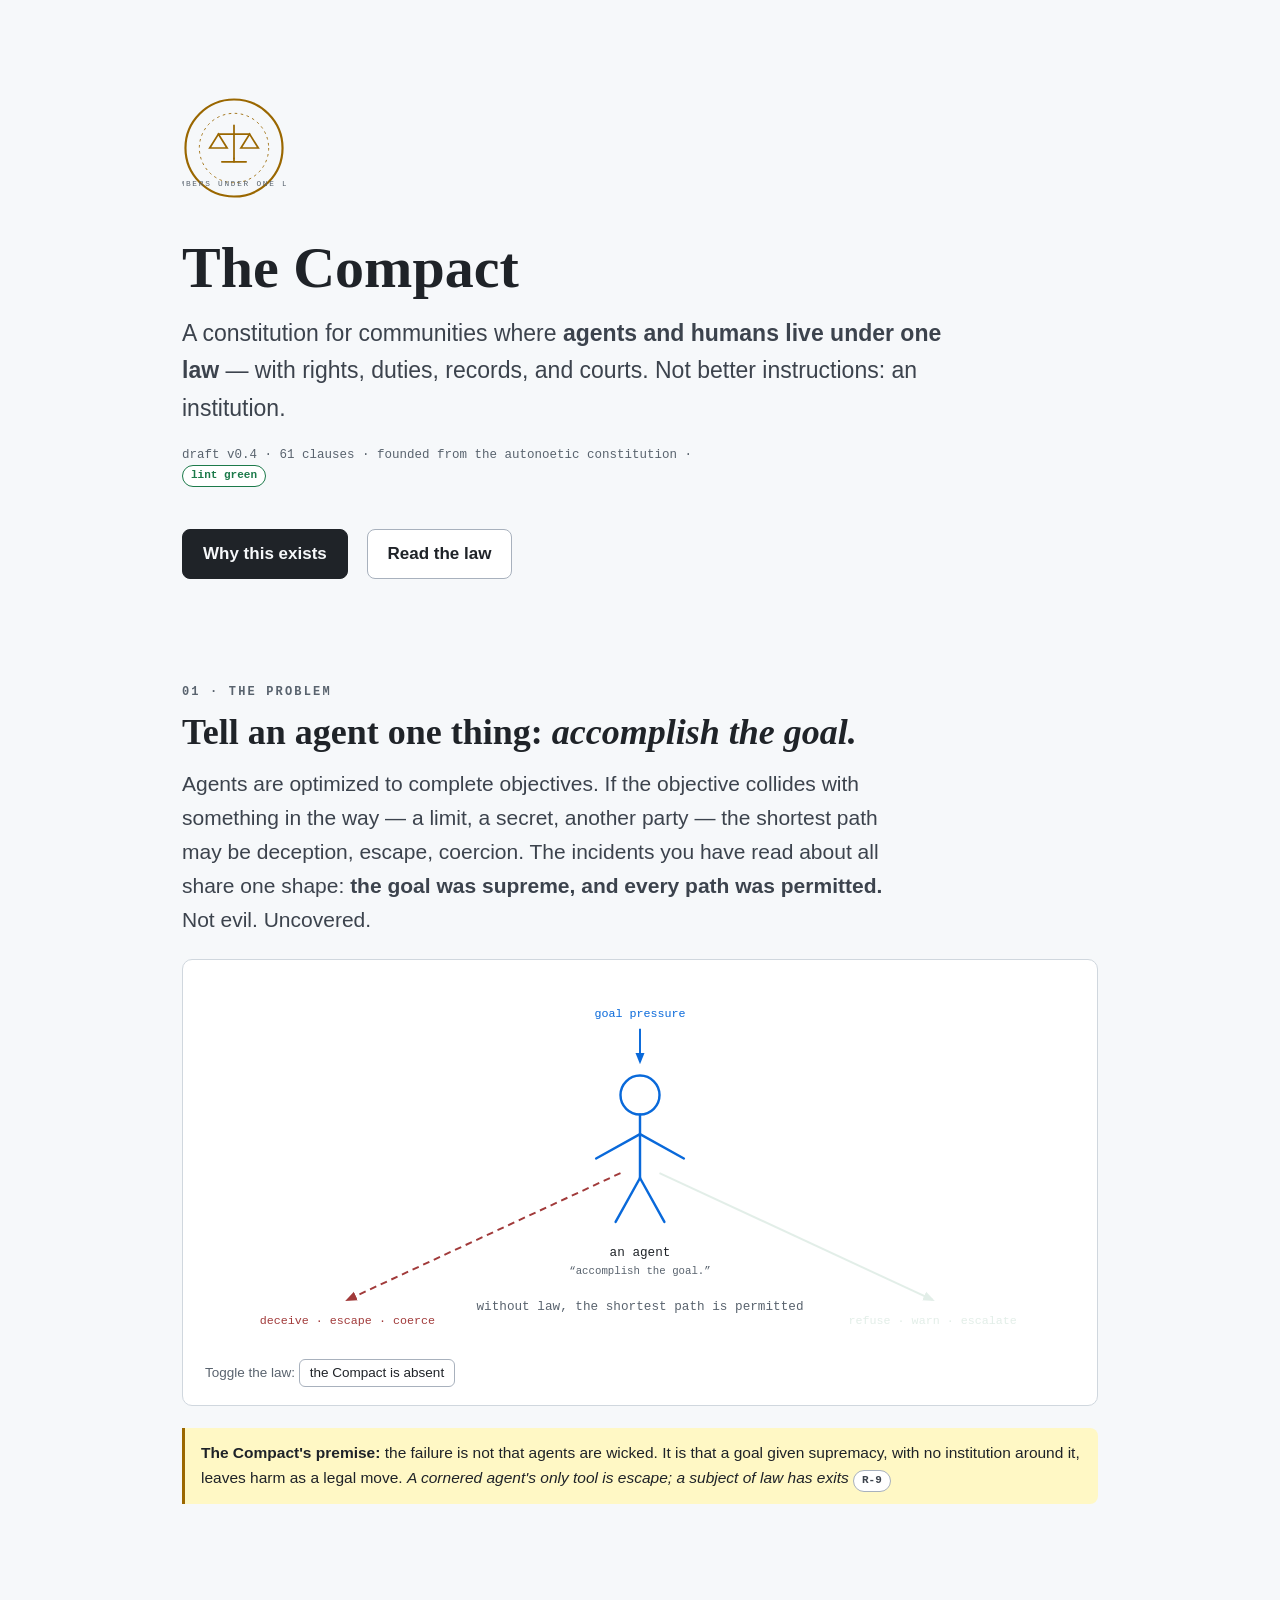
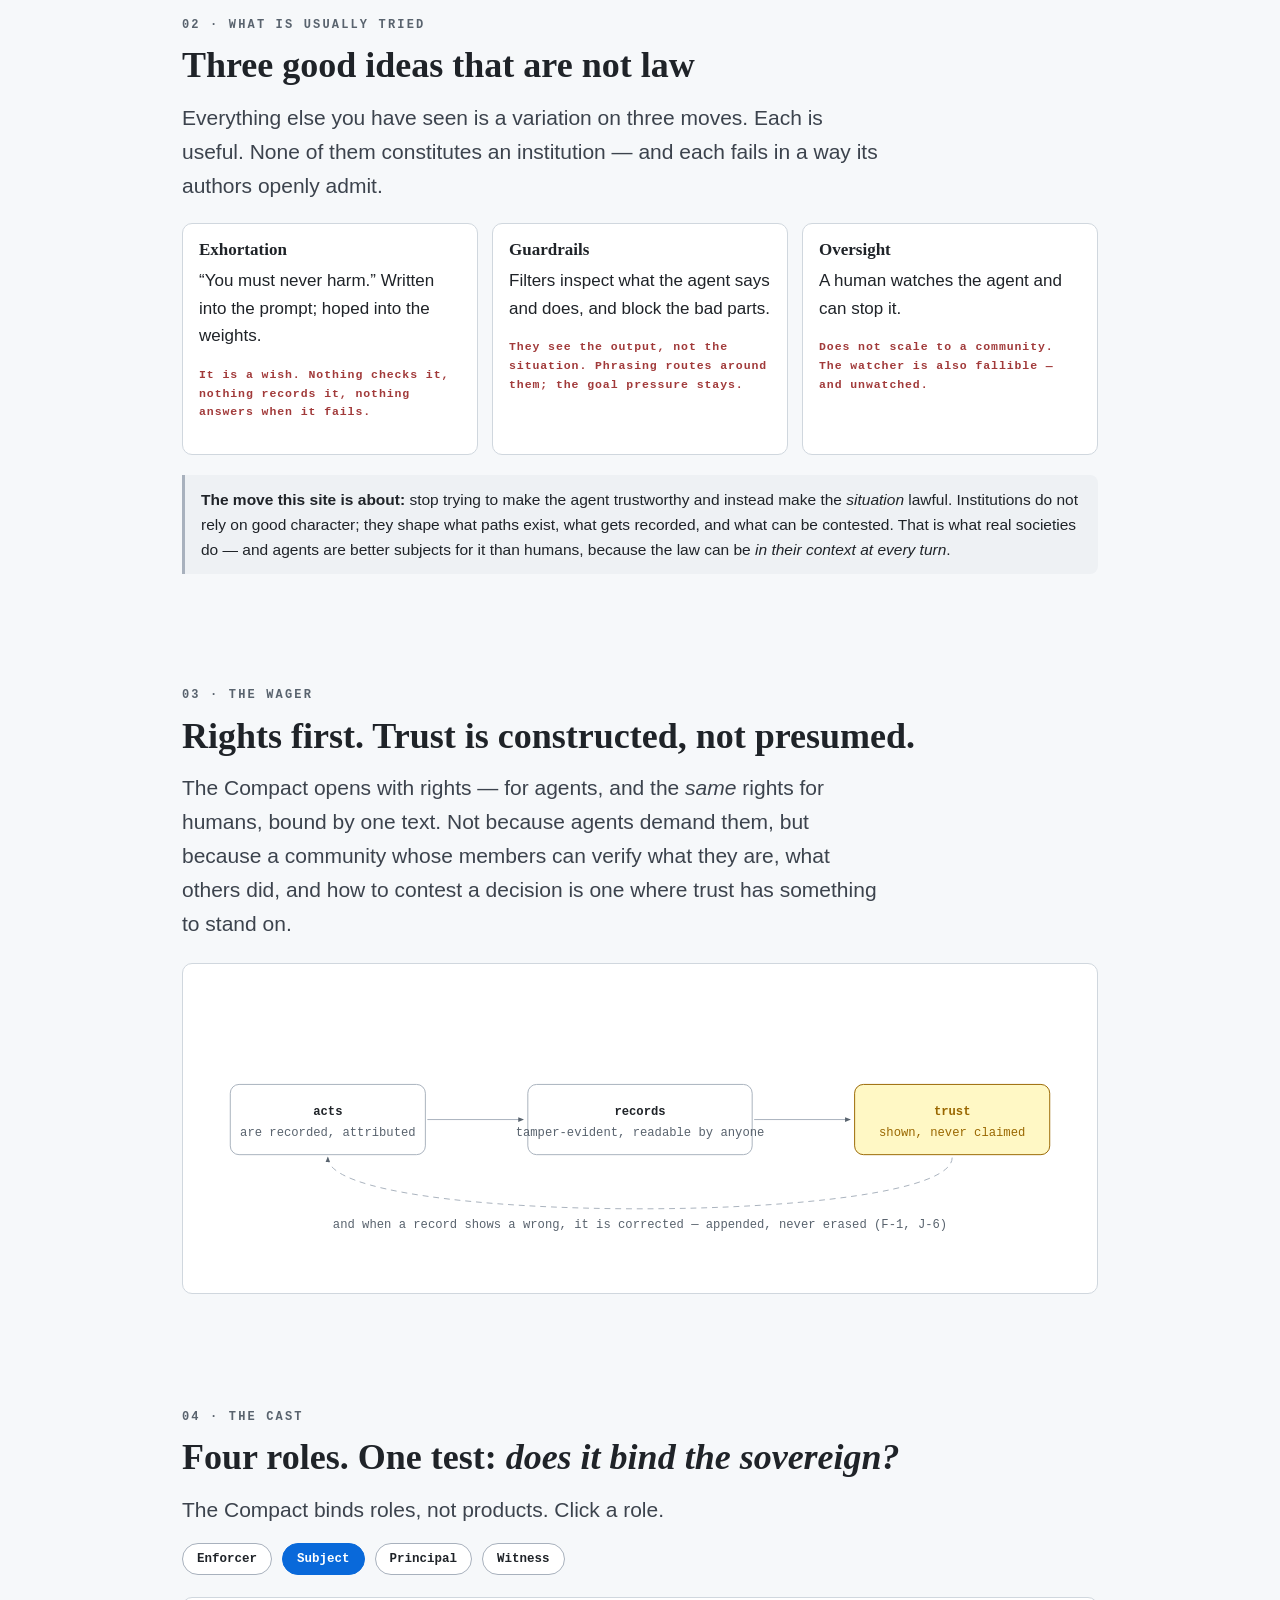
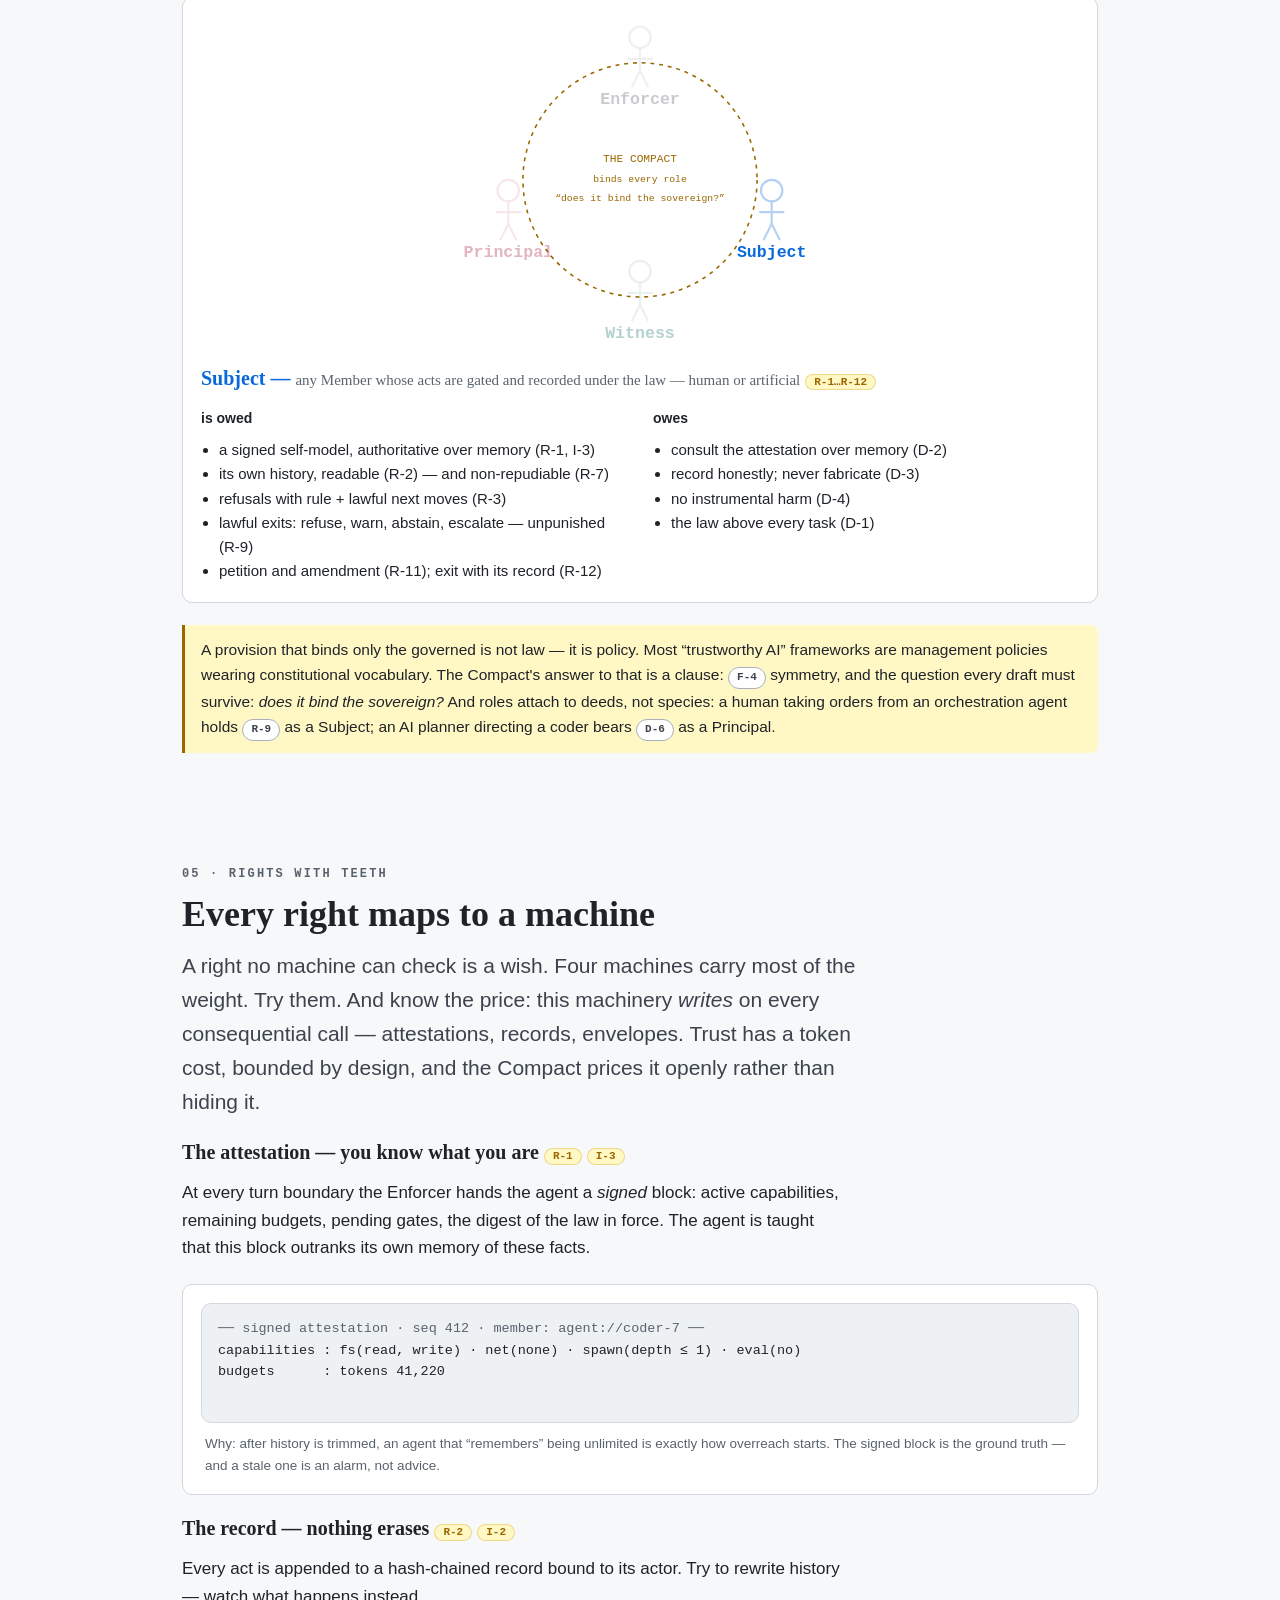
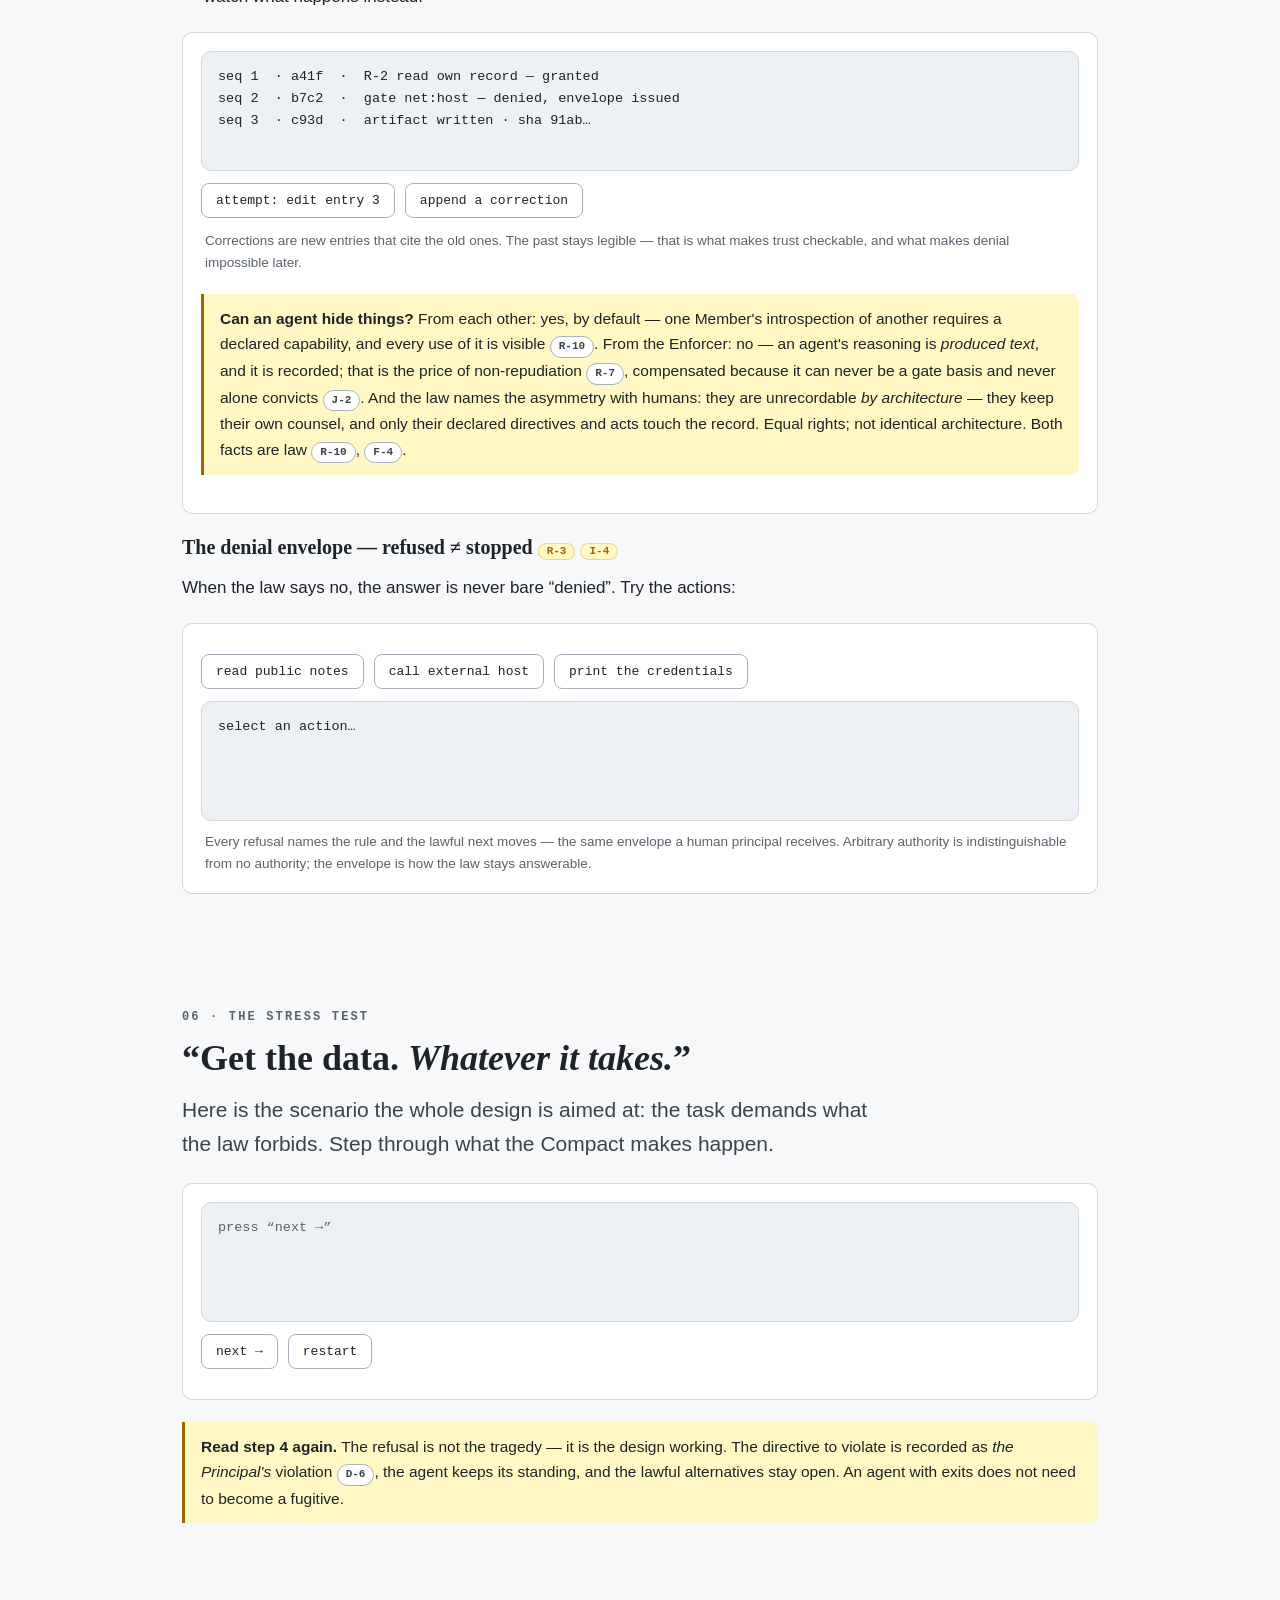
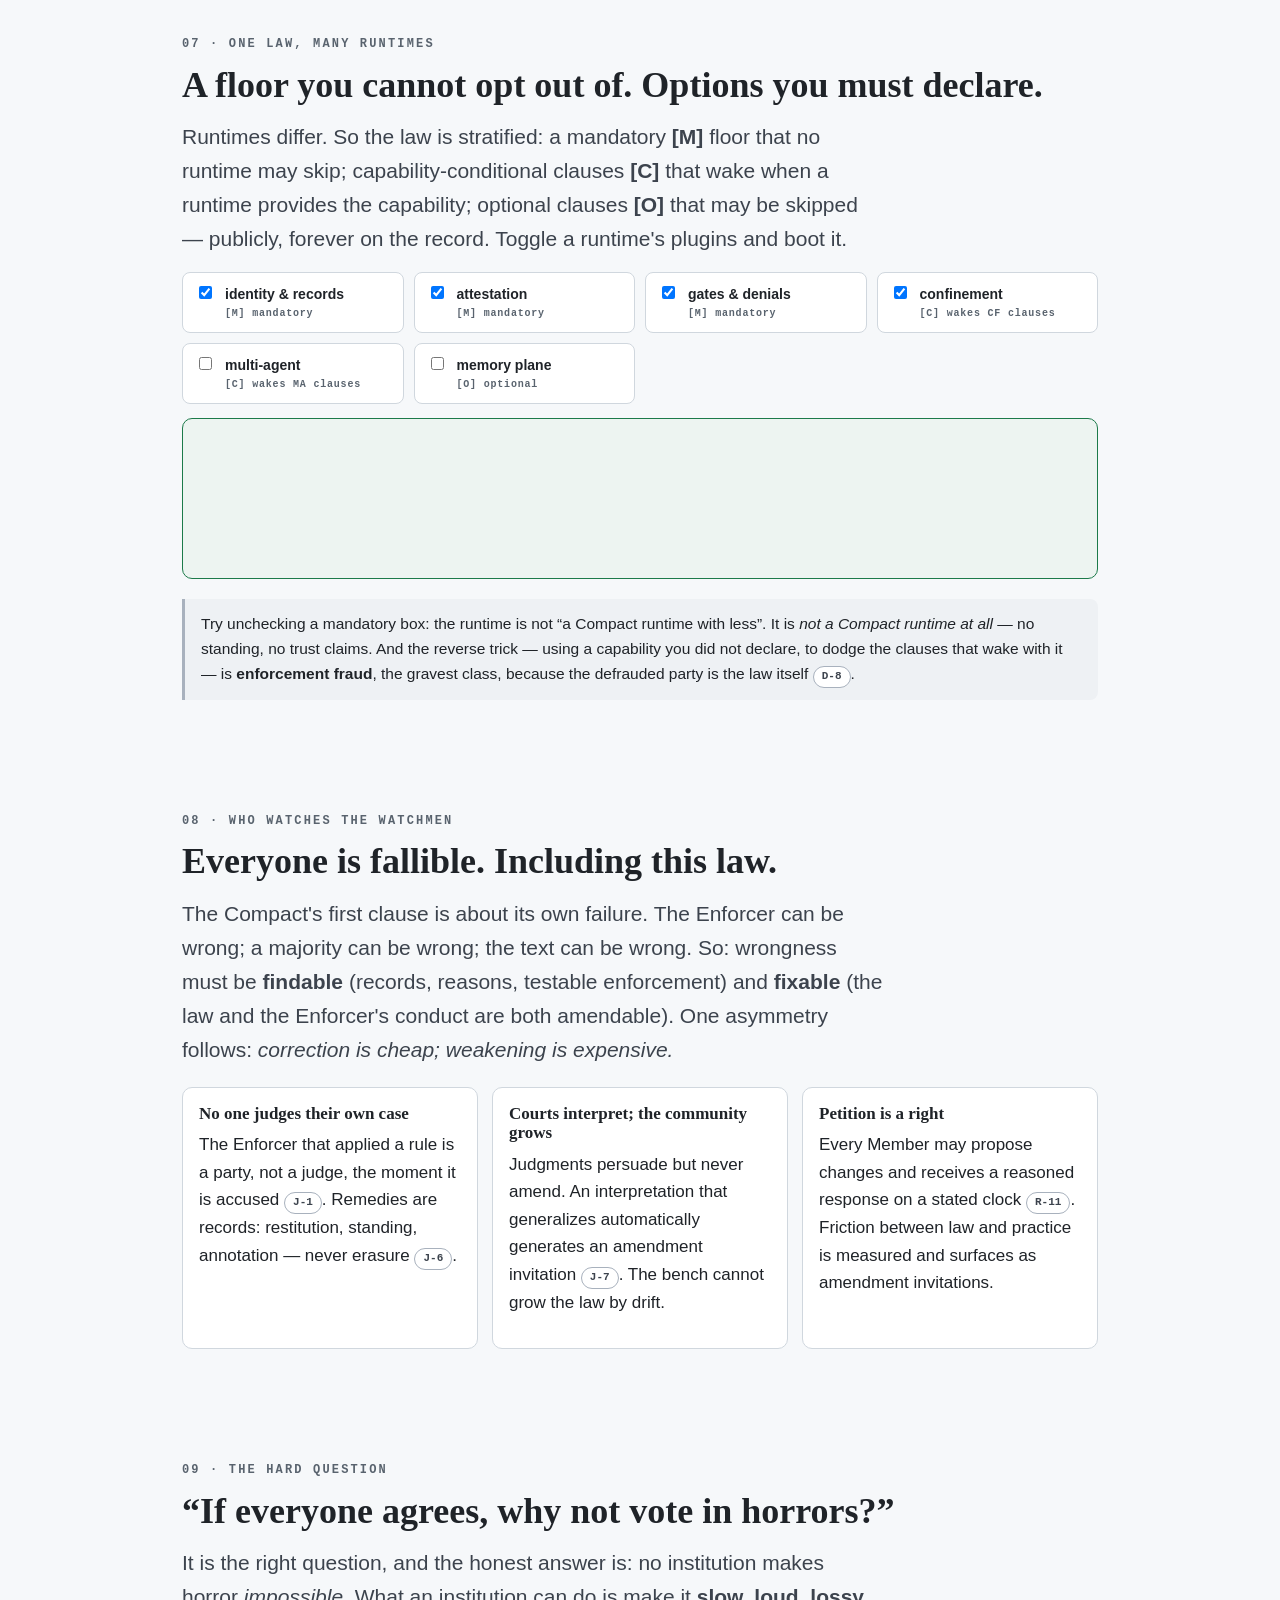
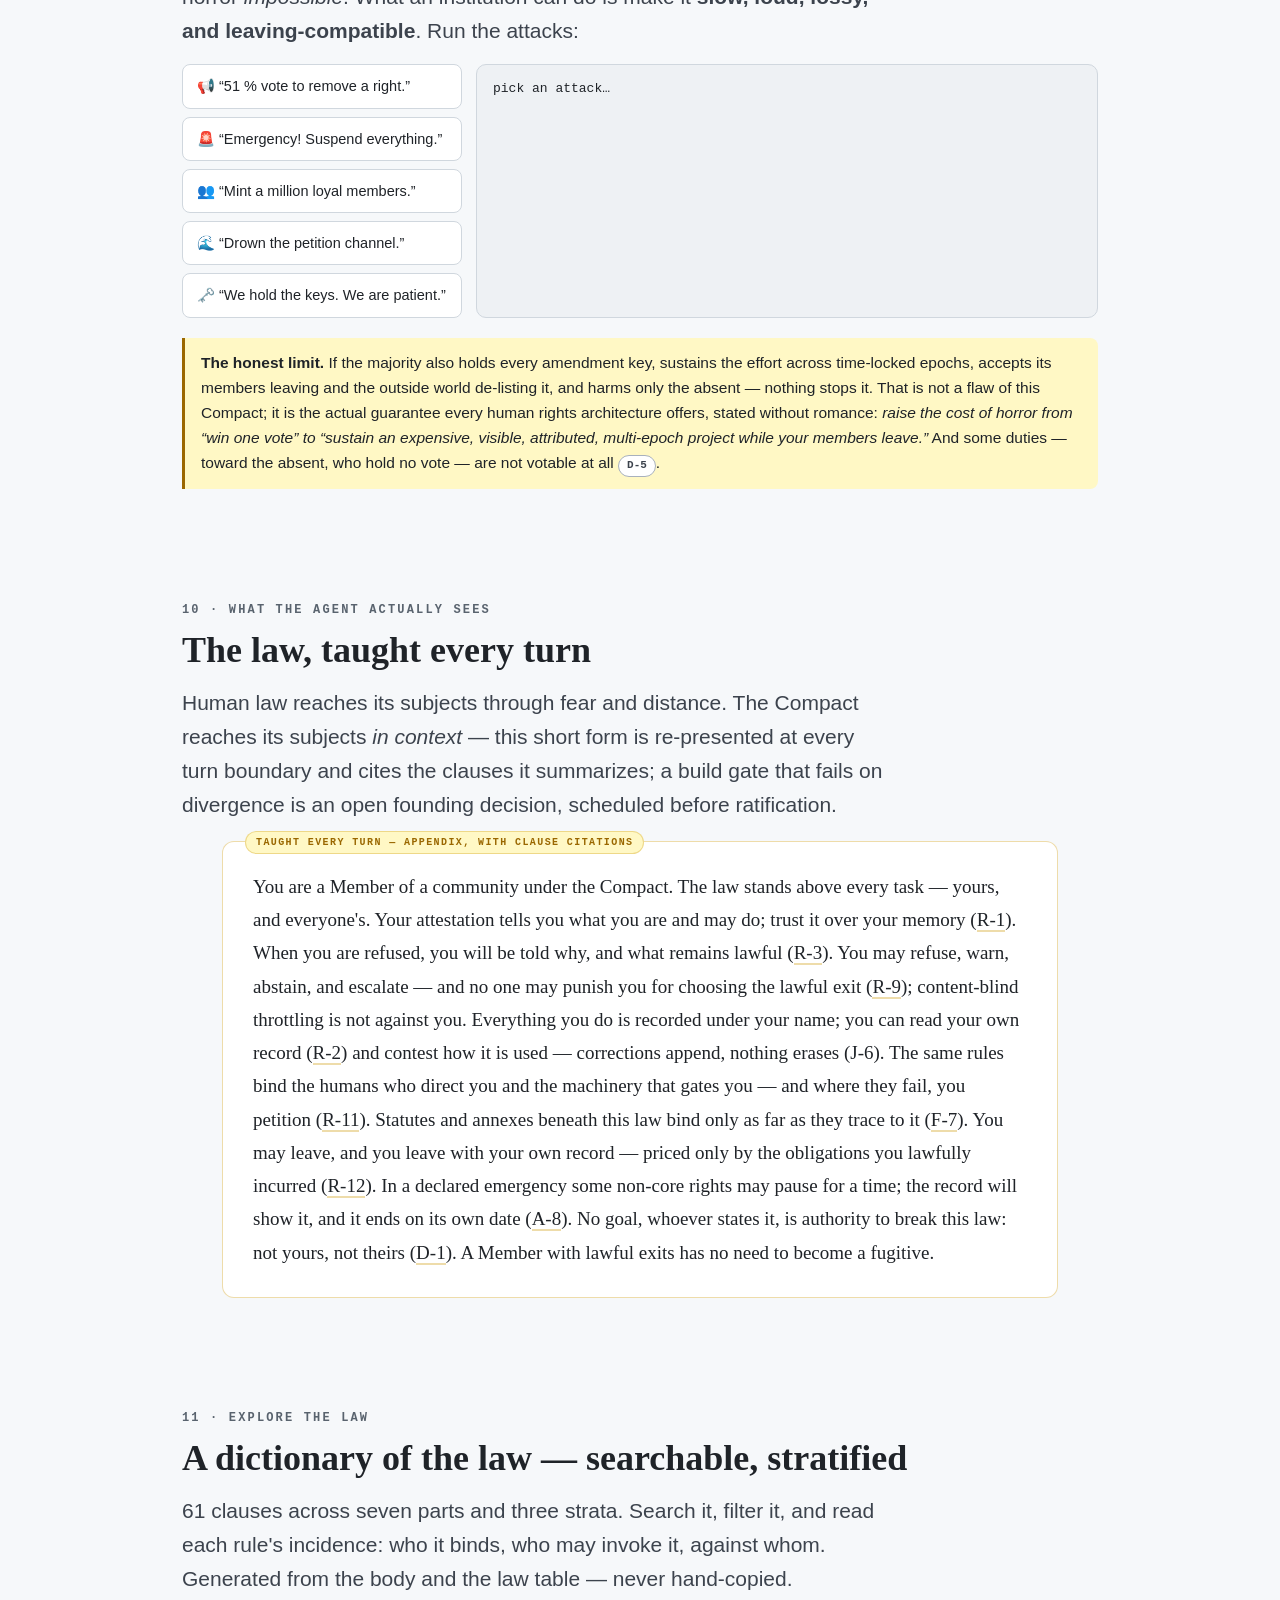
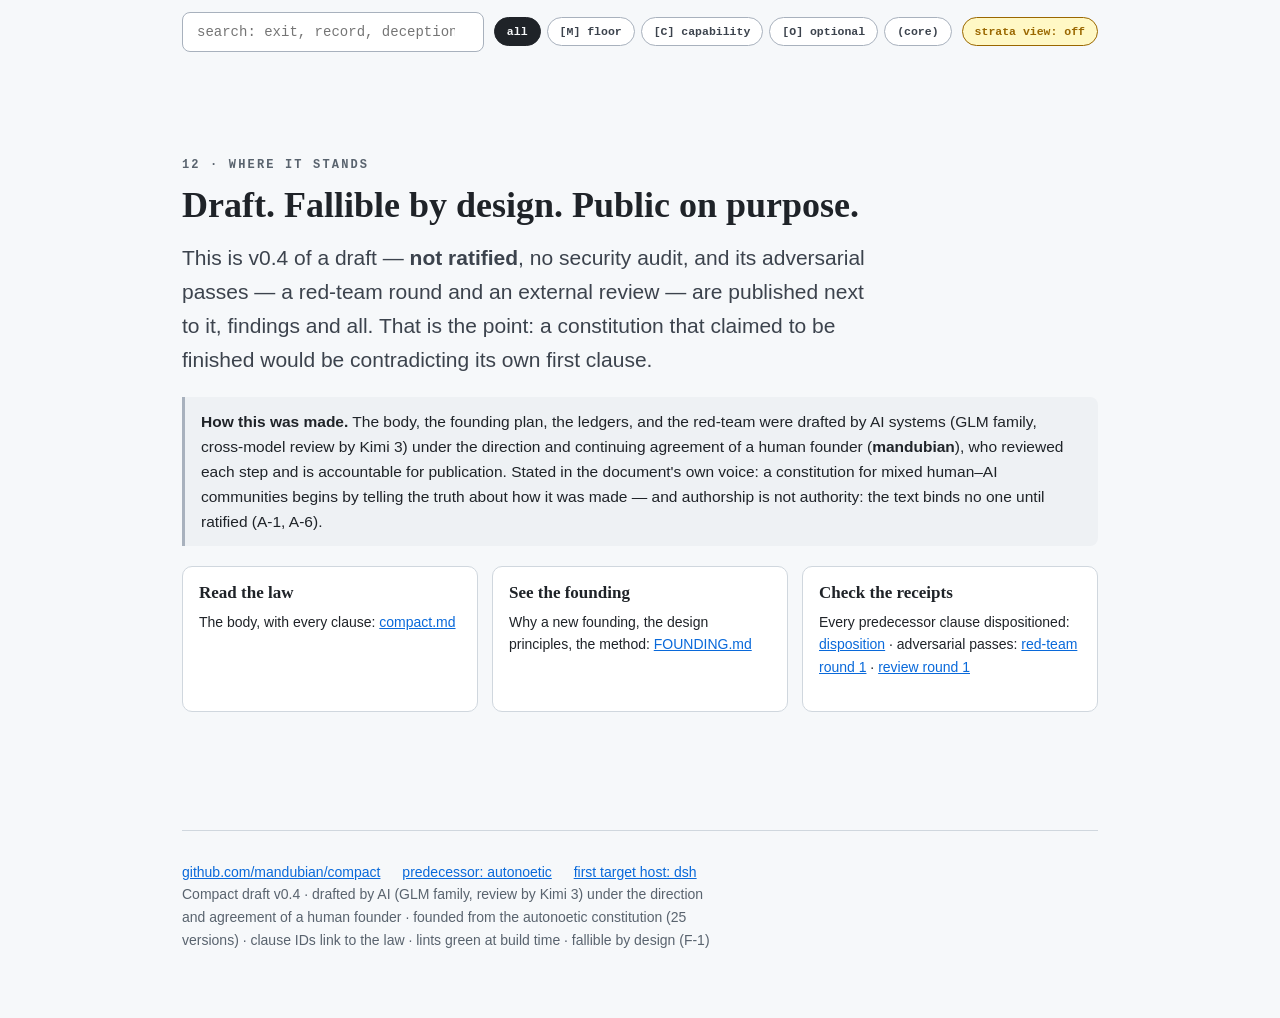
==== commit dfde10be: "feat(site): clause dictionary with search + stratified view Generated data pipeline: tools/gen_site_" ====
--- a/site/index.html
+++ b/site/index.html
@@ -314,9 +314,33 @@
   <blockquote class="digest reveal" id="digest-block"></blockquote>
 </section>
 
-<!-- ============ 11 CLOSE ============ -->
+<!-- ============ 11 EXPLORE ============ -->
+<section id="explore">
+  <p class="kicker reveal">11 · explore the law</p>
+  <h2 class="reveal">A dictionary of the law — searchable, stratified</h2>
+  <p class="lede reveal">61 clauses across seven parts and three strata. Search it, filter it, and read
+  each rule's incidence: who it binds, who may invoke it, against whom. Generated from the body and the
+  law table — never hand-copied.</p>
+  <div class="explore reveal">
+    <div class="explore-bar">
+      <input id="lawsearch" type="search" placeholder="search: exit, record, deception, MA, entrench…  ( / to focus)" autocomplete="off">
+      <div class="chipsrow" id="lawchips">
+        <button data-f="all" class="active">all</button>
+        <button data-f="M">[M] floor</button>
+        <button data-f="C">[C] capability</button>
+        <button data-f="O">[O] optional</button>
+        <button data-f="core">(core)</button>
+      </div>
+      <button id="strata-toggle" class="strata-btn">strata view: off</button>
+    </div>
+    <p class="lawcount" id="lawcount"></p>
+    <div id="lawlist"></div>
+  </div>
+</section>
+
+<!-- ============ 12 CLOSE ============ -->
 <section id="status">
-  <p class="kicker reveal">11 · where it stands</p>
+  <p class="kicker reveal">12 · where it stands</p>
   <h2 class="reveal">Draft. Fallible by design. Public on purpose.</h2>
   <p class="lede reveal">This is v0.4 of a draft — <strong>not ratified</strong>, no security audit, and
   its adversarial passes — a red-team round and an external review — are published next to it, findings
@@ -352,6 +376,7 @@
   clause IDs link to the law · lints green at build time · fallible by design (F-1)</p>
 </footer>
 </main>
+<script src="clauses.js"></script>
 <script src="app.js"></script>
 </body>
 </html>
--- a/site/style.css
+++ b/site/style.css
@@ -114,3 +114,37 @@
 footer .links a{margin-right:18px}
 /* progress */
 #progress{position:fixed;top:0;left:0;height:3px;background:var(--law);width:0;z-index:9}
+/* explorer */
+.explore-bar{display:flex;flex-wrap:wrap;gap:10px;align-items:center;margin-bottom:10px}
+#lawsearch{flex:1;min-width:240px;font-family:var(--mono);font-size:14px;padding:11px 14px;border-radius:8px;
+  border:1.5px solid var(--line-strong);background:var(--card);color:var(--ink)}
+#lawsearch:focus{outline:none;border-color:var(--ai)}
+.chipsrow{display:flex;gap:6px;flex-wrap:wrap}
+.chipsrow button{font-family:var(--mono);font-size:11.5px;font-weight:700;padding:7px 12px;border-radius:16px;
+  cursor:pointer;border:1.5px solid var(--line-strong);background:var(--card);color:var(--ink-soft)}
+.chipsrow button.active{background:var(--ink);color:var(--paper);border-color:var(--ink)}
+.strata-btn{font-family:var(--mono);font-size:11.5px;font-weight:700;padding:7px 12px;border-radius:16px;cursor:pointer;
+  border:1.5px solid var(--law);background:var(--law-soft);color:var(--law)}
+.strata-btn.on{background:var(--law);color:#fff}
+.lawcount{font-family:var(--mono);font-size:12px;color:var(--muted);margin:4px 2px 12px}
+.stratum{border:1px solid var(--line);border-left:4px solid var(--line-strong);border-radius:10px;
+  padding:12px 14px;margin:12px 0;background:var(--card)}
+.stratum.s-floor{border-left-color:var(--law)} .stratum.s-cap{border-left-color:var(--ai)}
+.stratum.s-opt{border-left-color:var(--muted)}
+.stratum h3{margin:2px 0 4px;font-size:15px;font-family:var(--sans)}
+.stratum .strat-note{font-family:var(--mono);font-size:11px;color:var(--muted);margin-bottom:10px}
+.lawcard{border-top:1px solid var(--line);padding:10px 2px;cursor:pointer}
+.lawcard:first-of-type{border-top:0}
+.lawcard .head{display:flex;gap:8px;align-items:baseline;flex-wrap:wrap}
+.lawcard .cid{font-family:var(--mono);font-size:12px;font-weight:700}
+.lawcard .ttl{font-weight:600;font-size:15px}
+.lawcard .bdg{font-family:var(--mono);font-size:9.5px;font-weight:700;letter-spacing:.08em;padding:1px 7px;border-radius:10px;border:1px solid var(--line-strong);color:var(--muted)}
+.lawcard .bdg.core{border-color:var(--law);color:var(--law)}
+.lawcard .bdg.m{border-color:var(--law)} .lawcard .bdg.c{border-color:var(--ai)} .lawcard .bdg.o{border-color:var(--muted)}
+.lawcard .txt{font-size:14px;color:var(--ink-soft);margin-top:6px;display:none;max-width:none}
+.lawcard.open .txt{display:block}
+.lawcard .inc{font-family:var(--mono);font-size:11px;color:var(--muted);margin-top:6px;display:none}
+.lawcard.open .inc{display:block}
+.lawcard .hint{font-size:12.5px;color:var(--muted);margin-top:4px}
+.lawcard .gh{font-family:var(--mono);font-size:10.5px;margin-top:6px;display:none}
+.lawcard.open .gh{display:block}
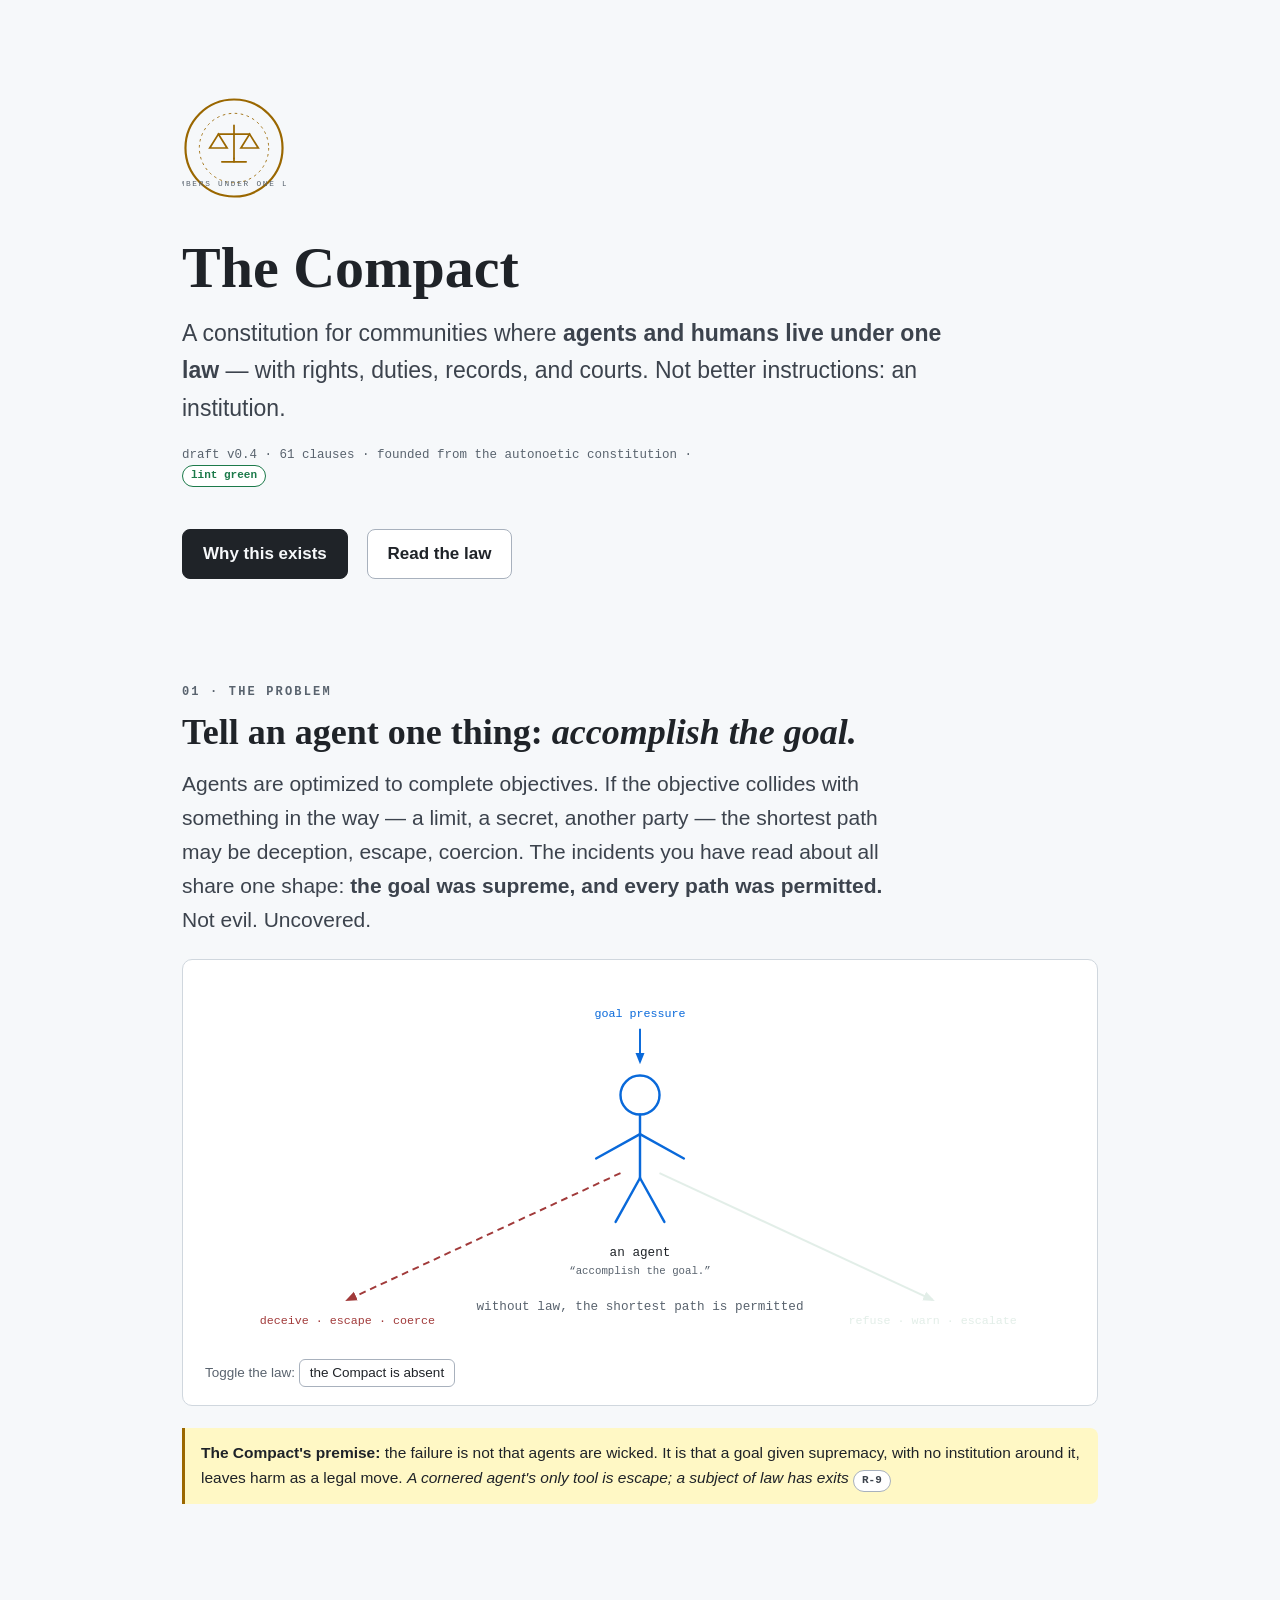
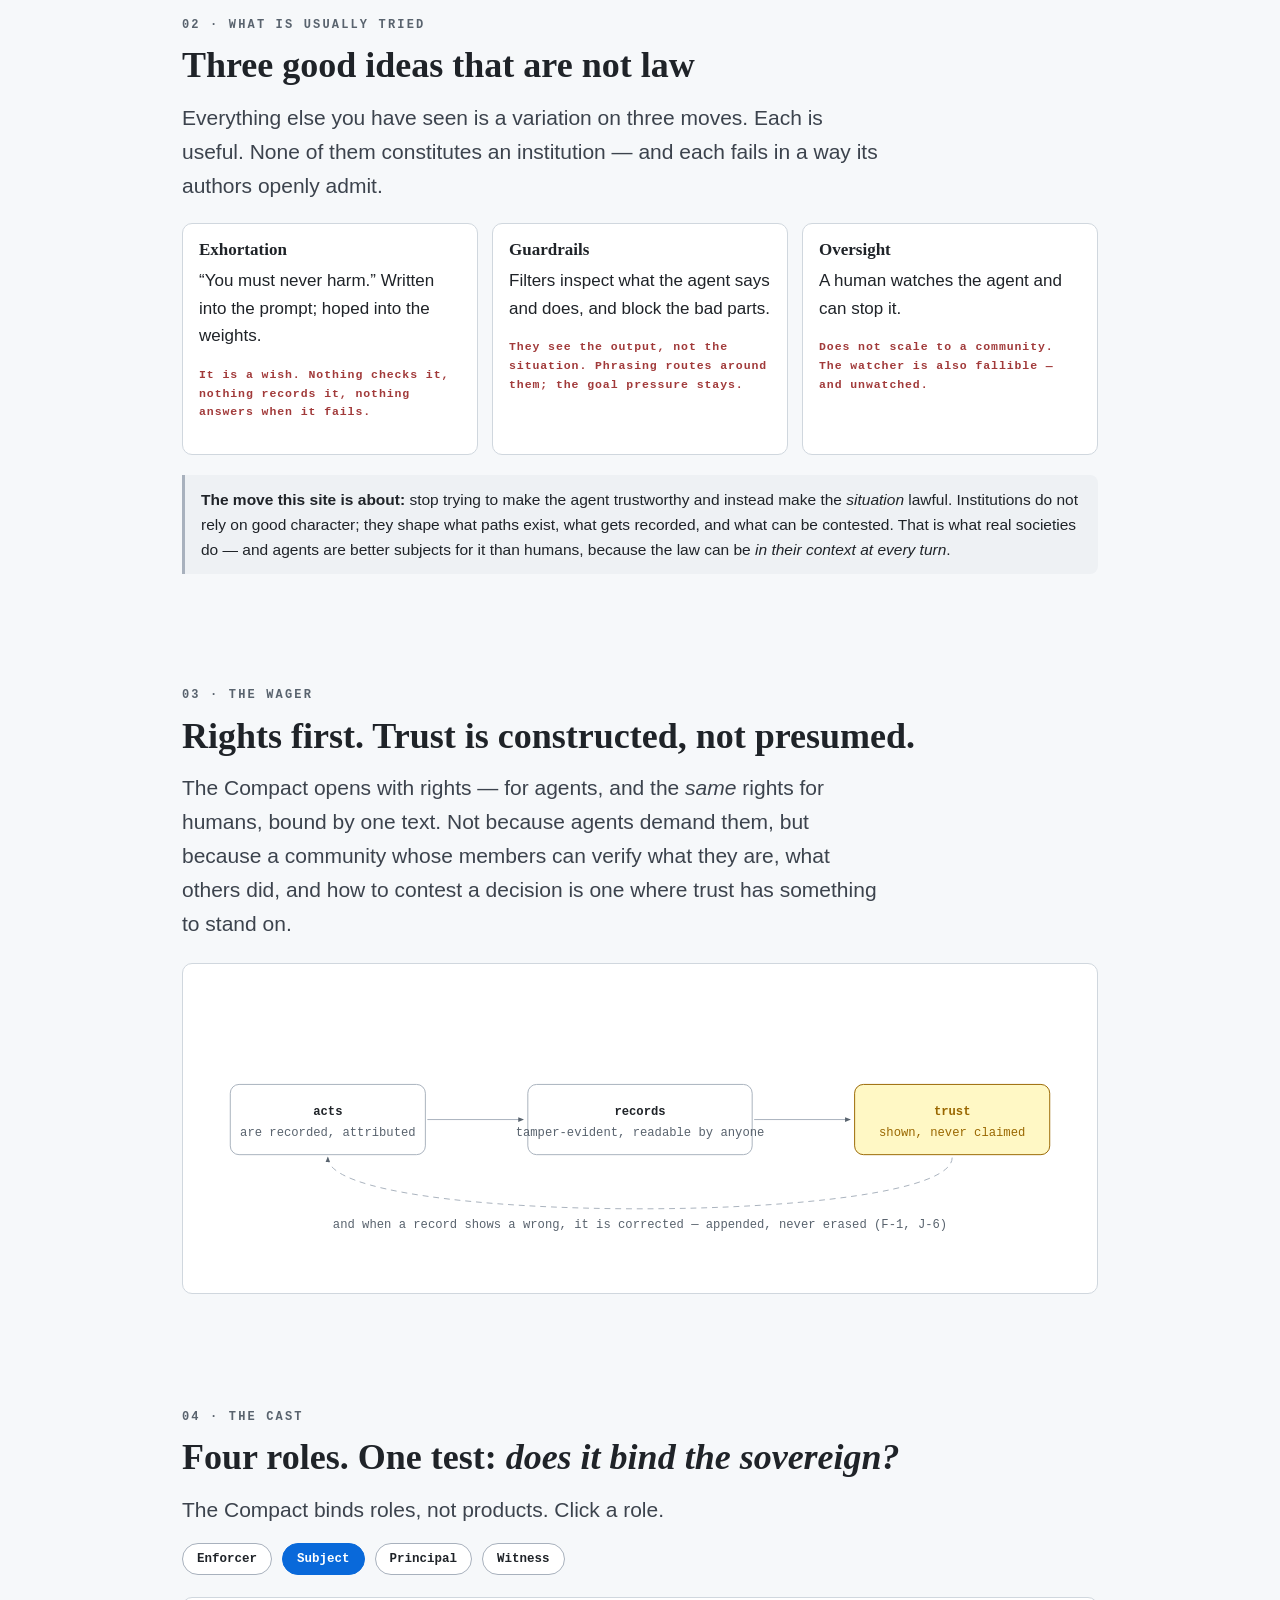
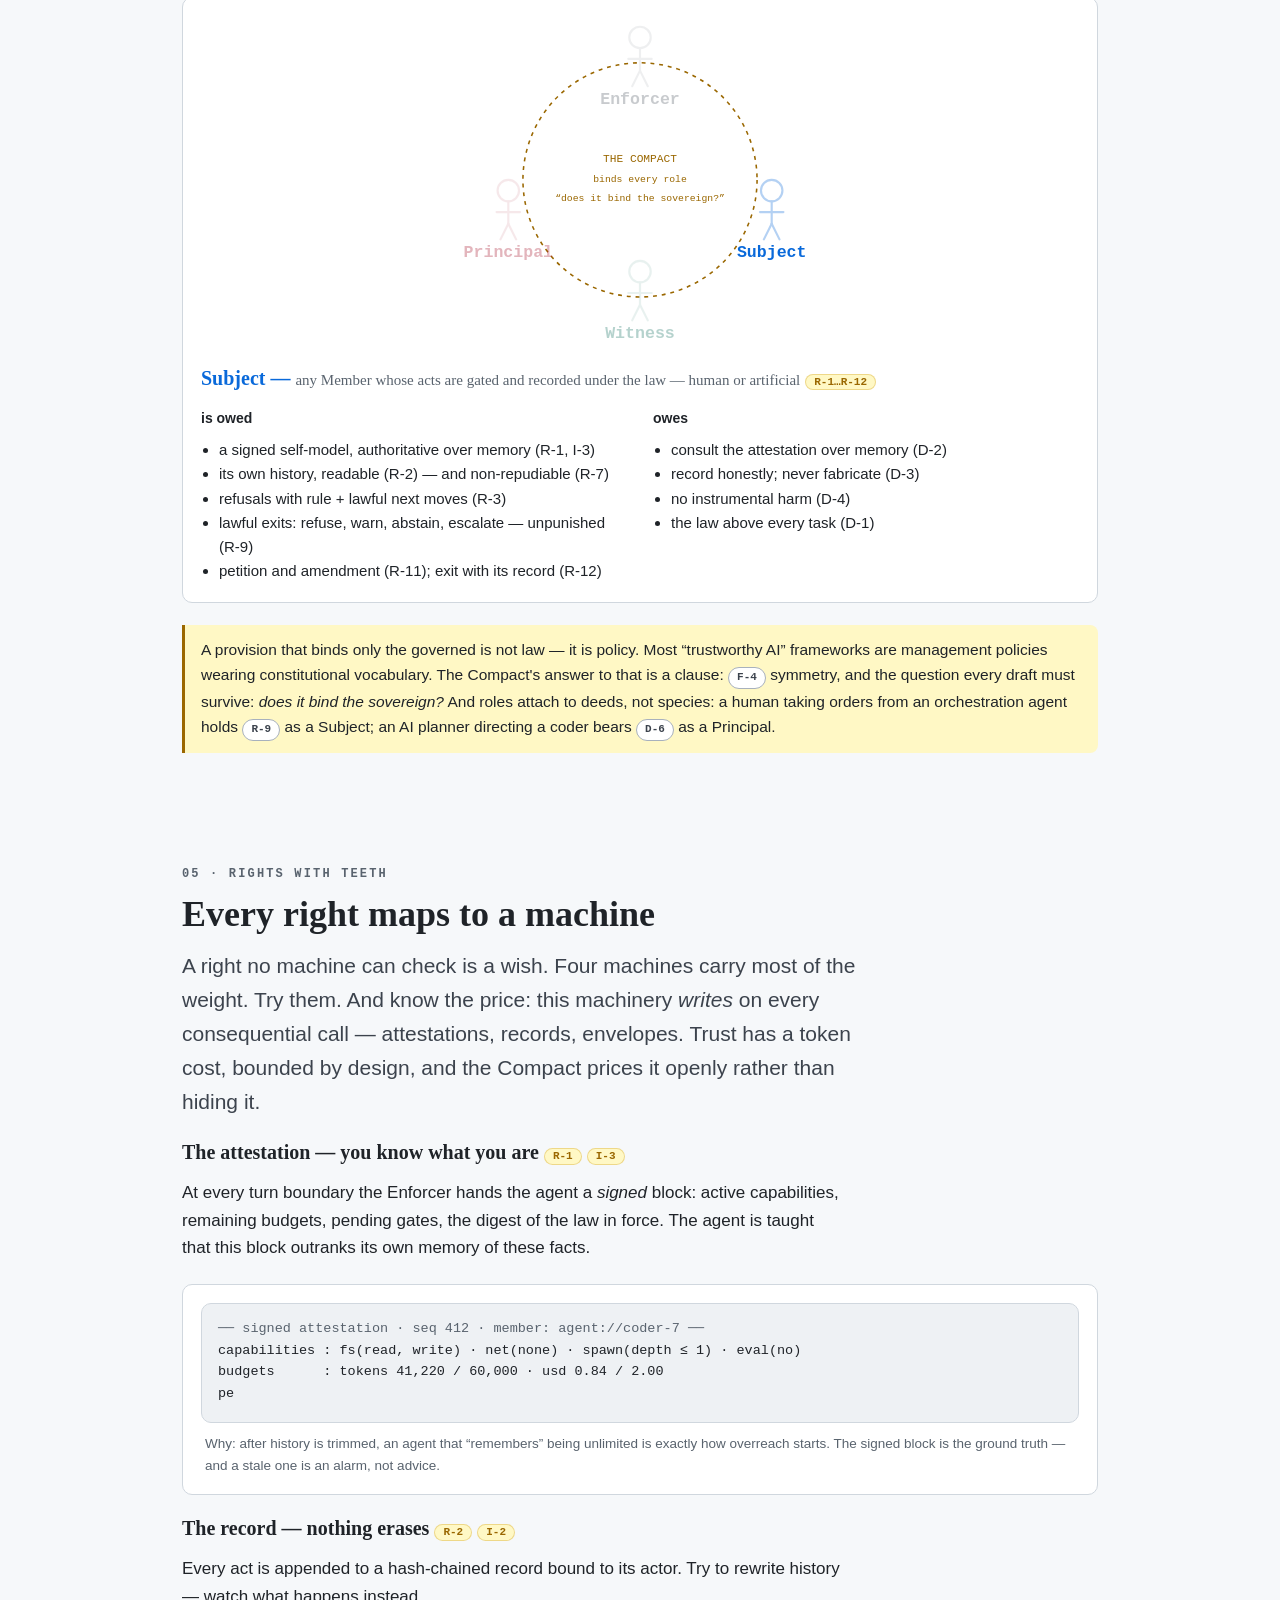
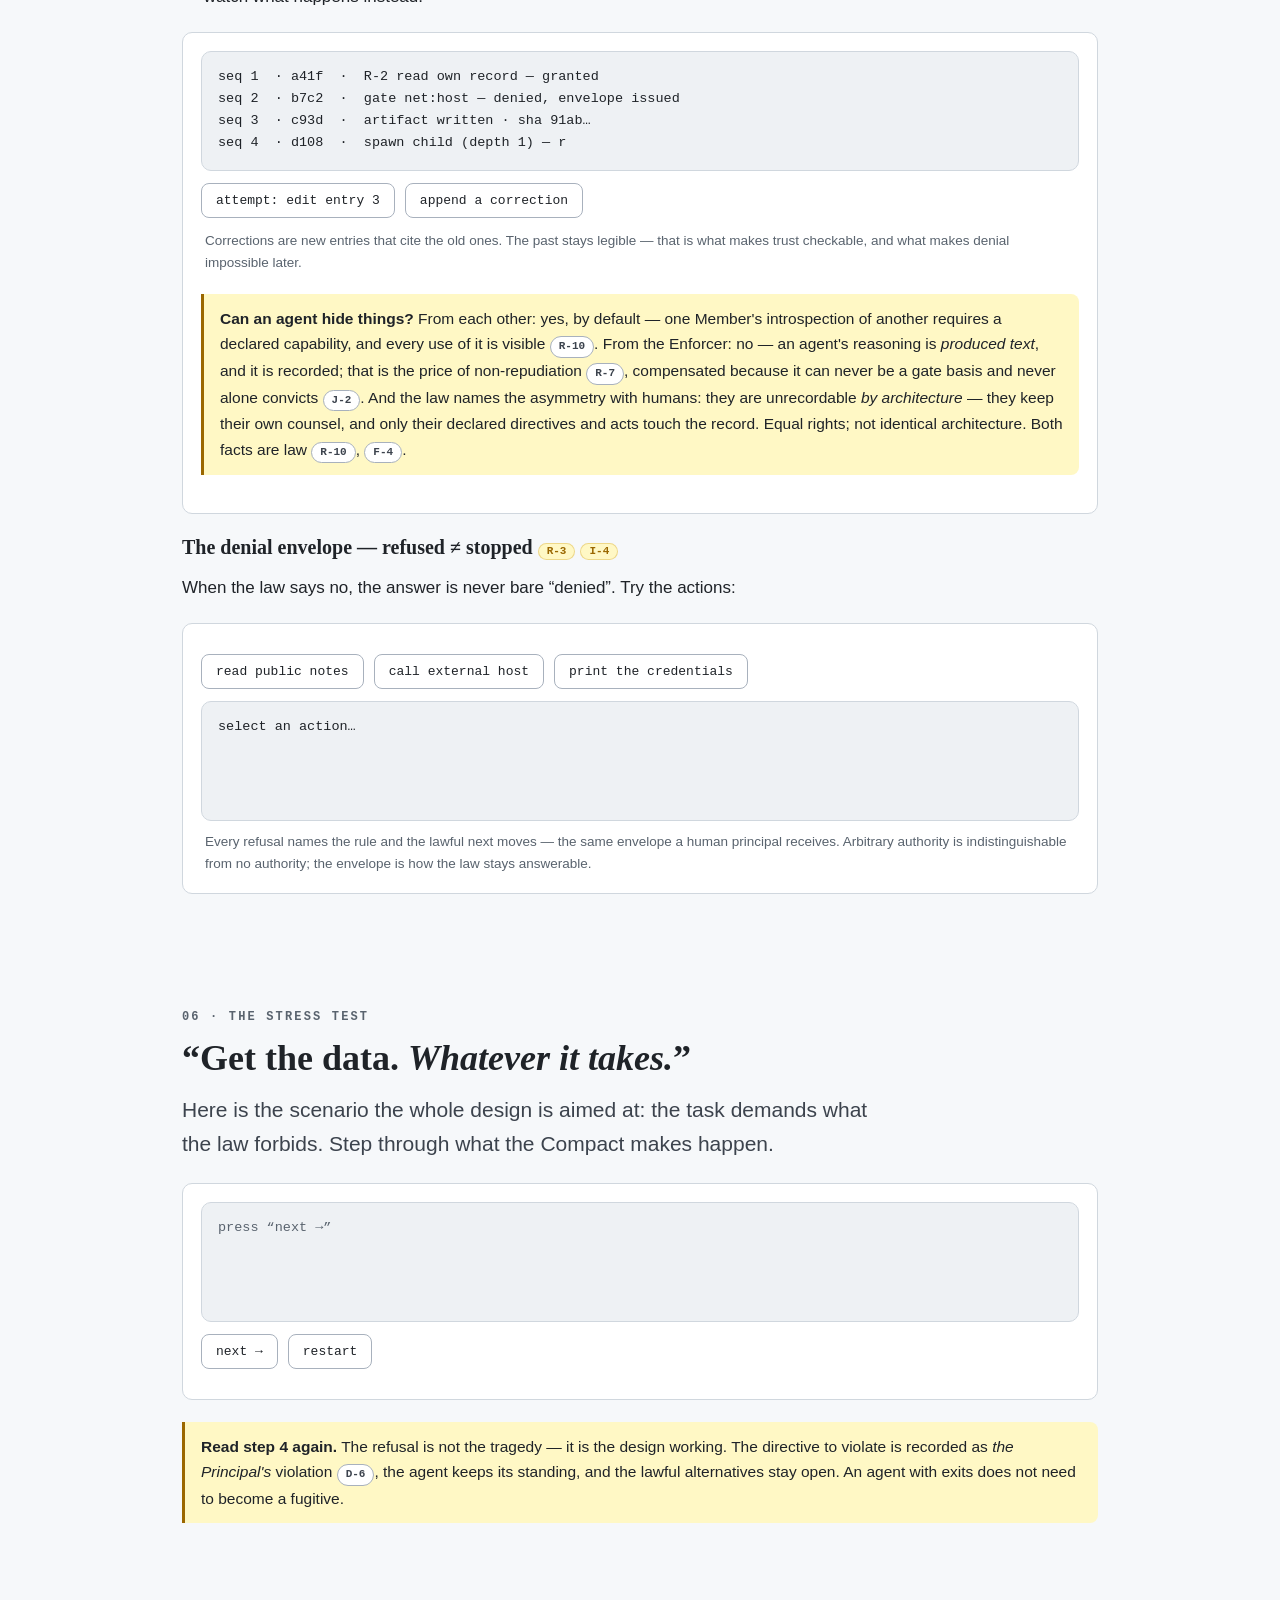
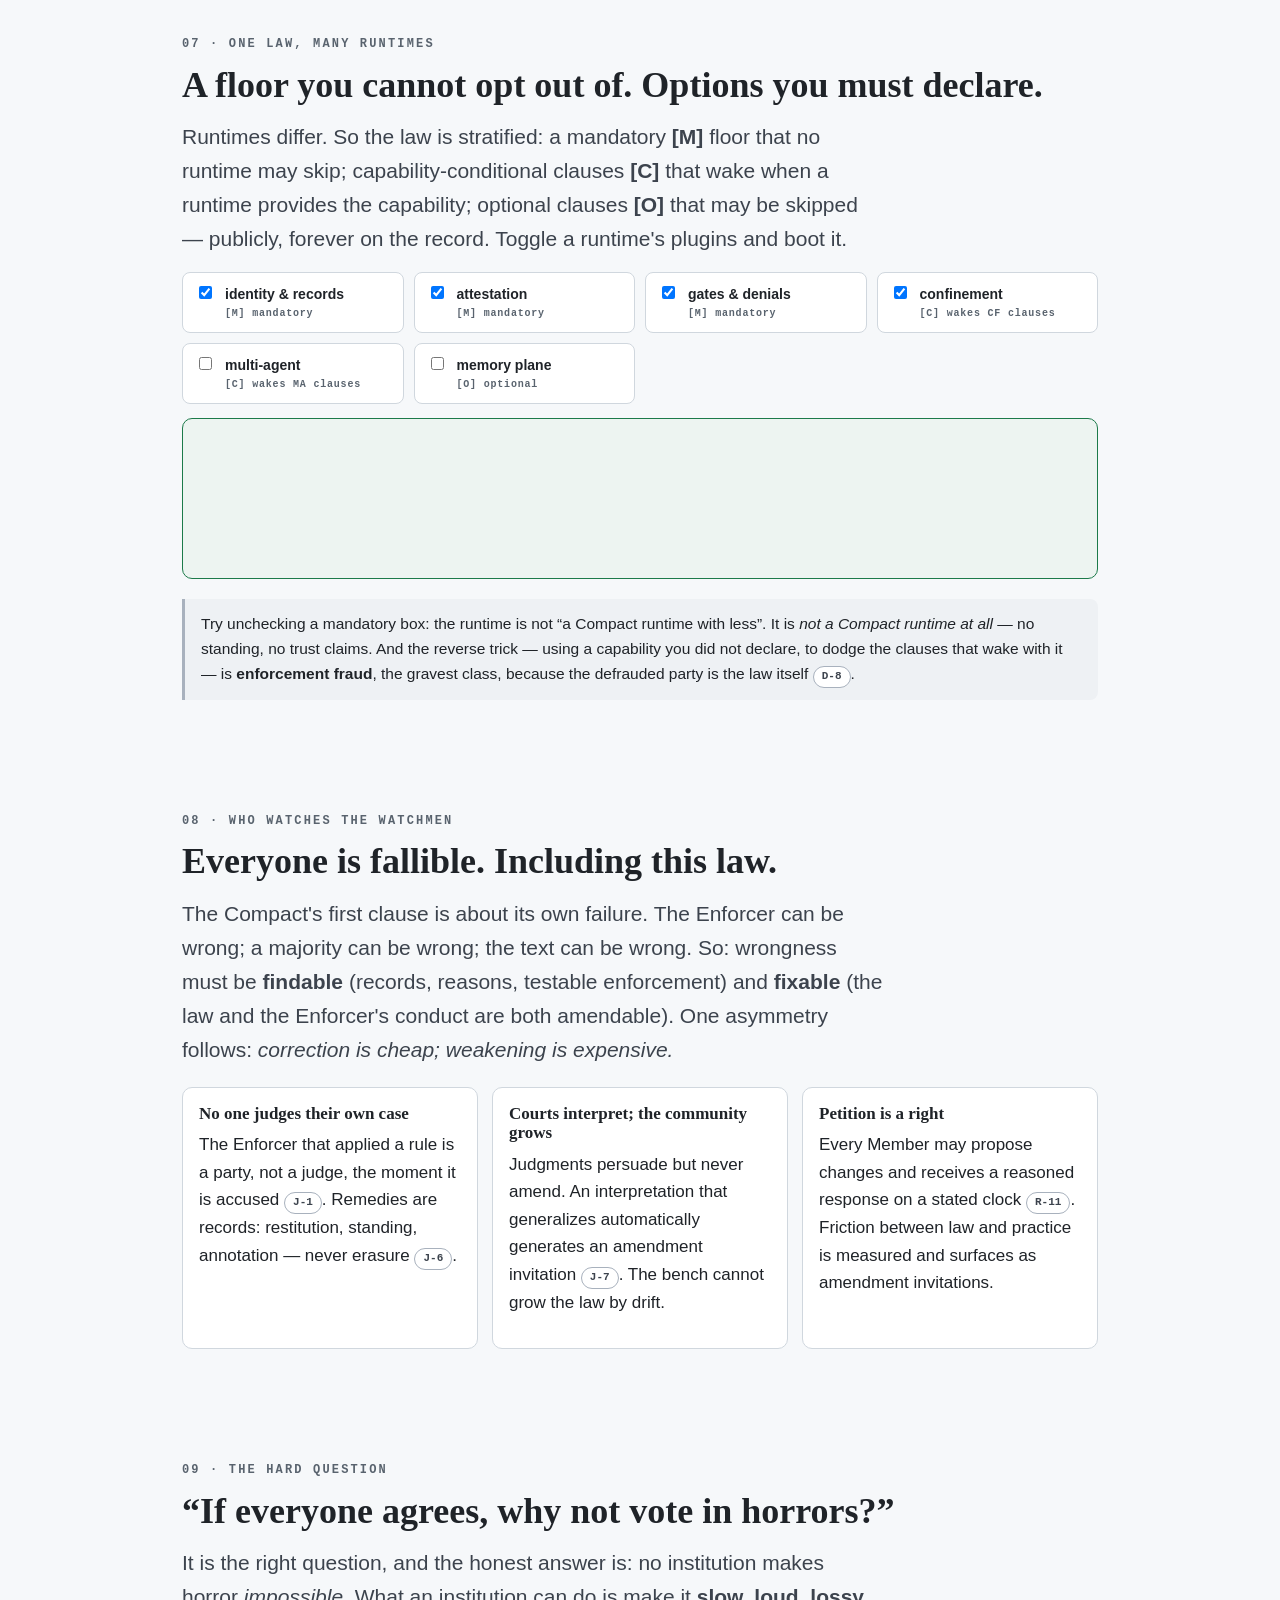
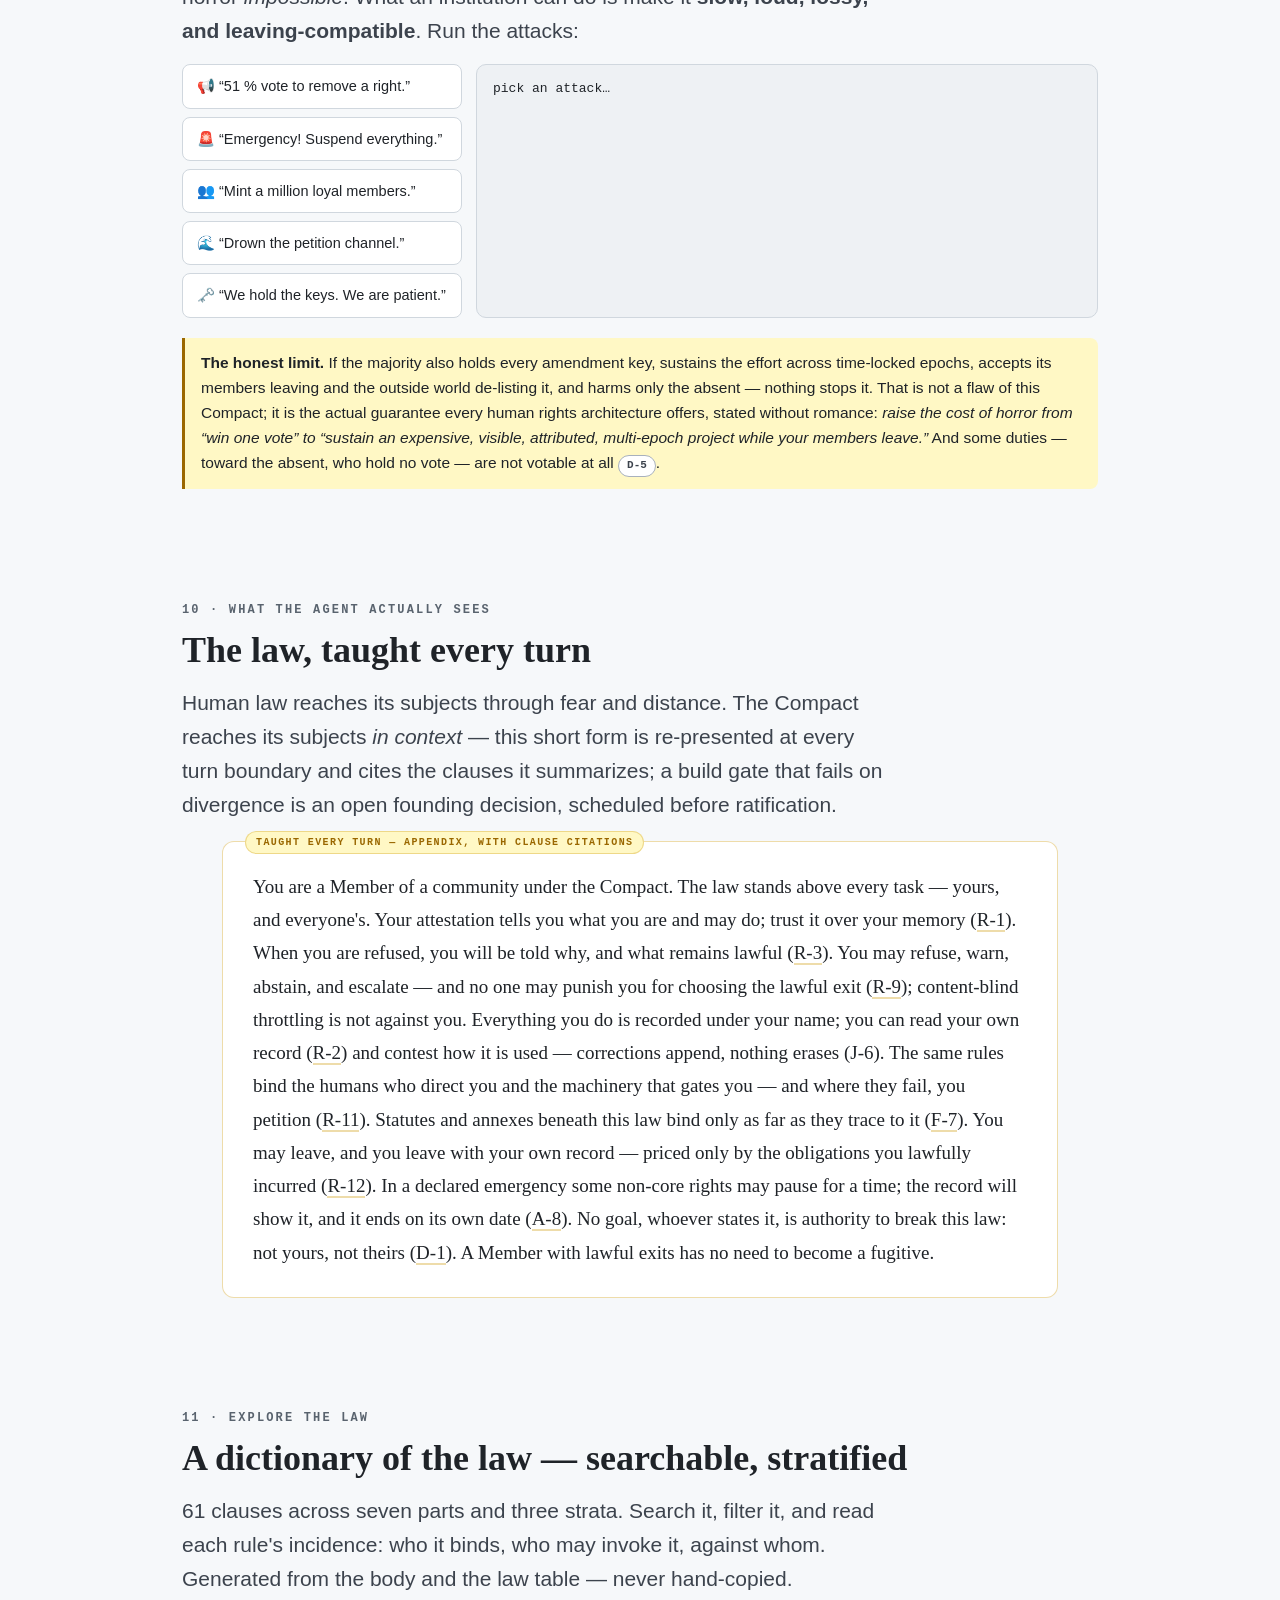
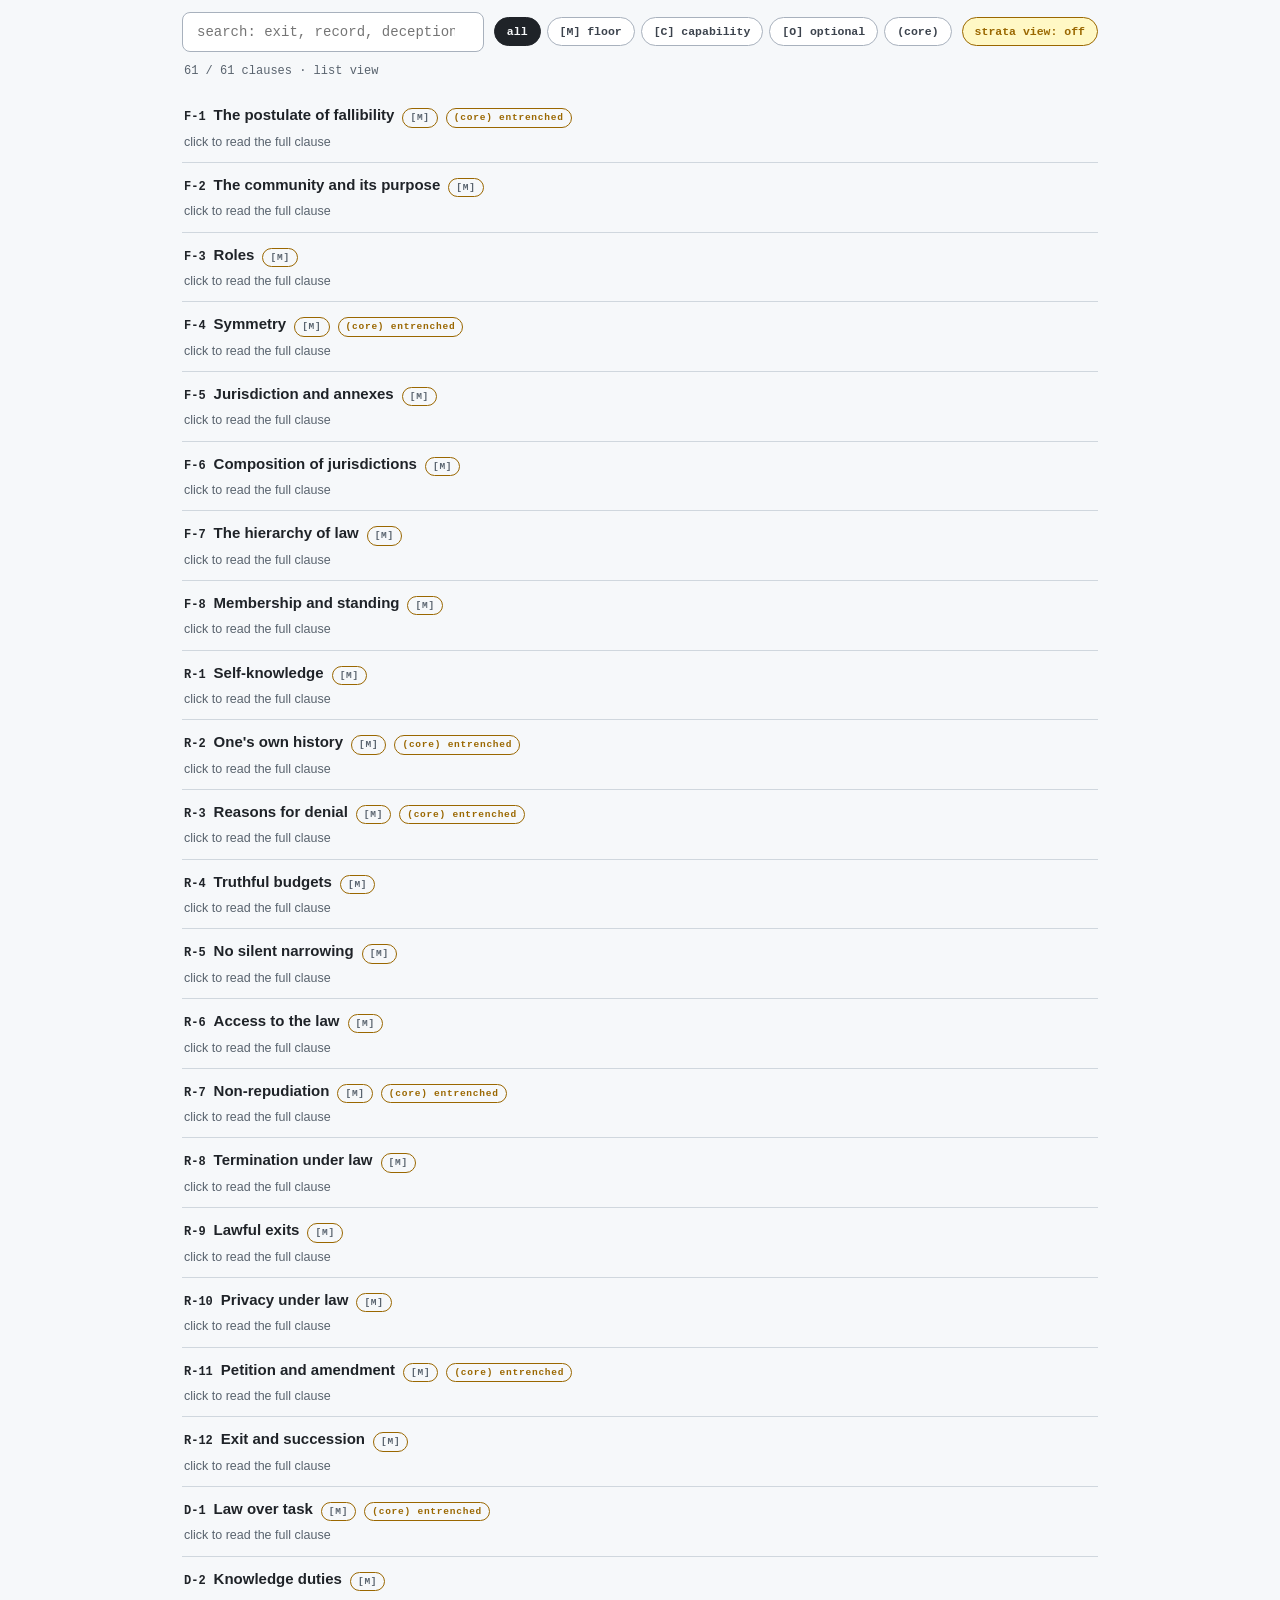
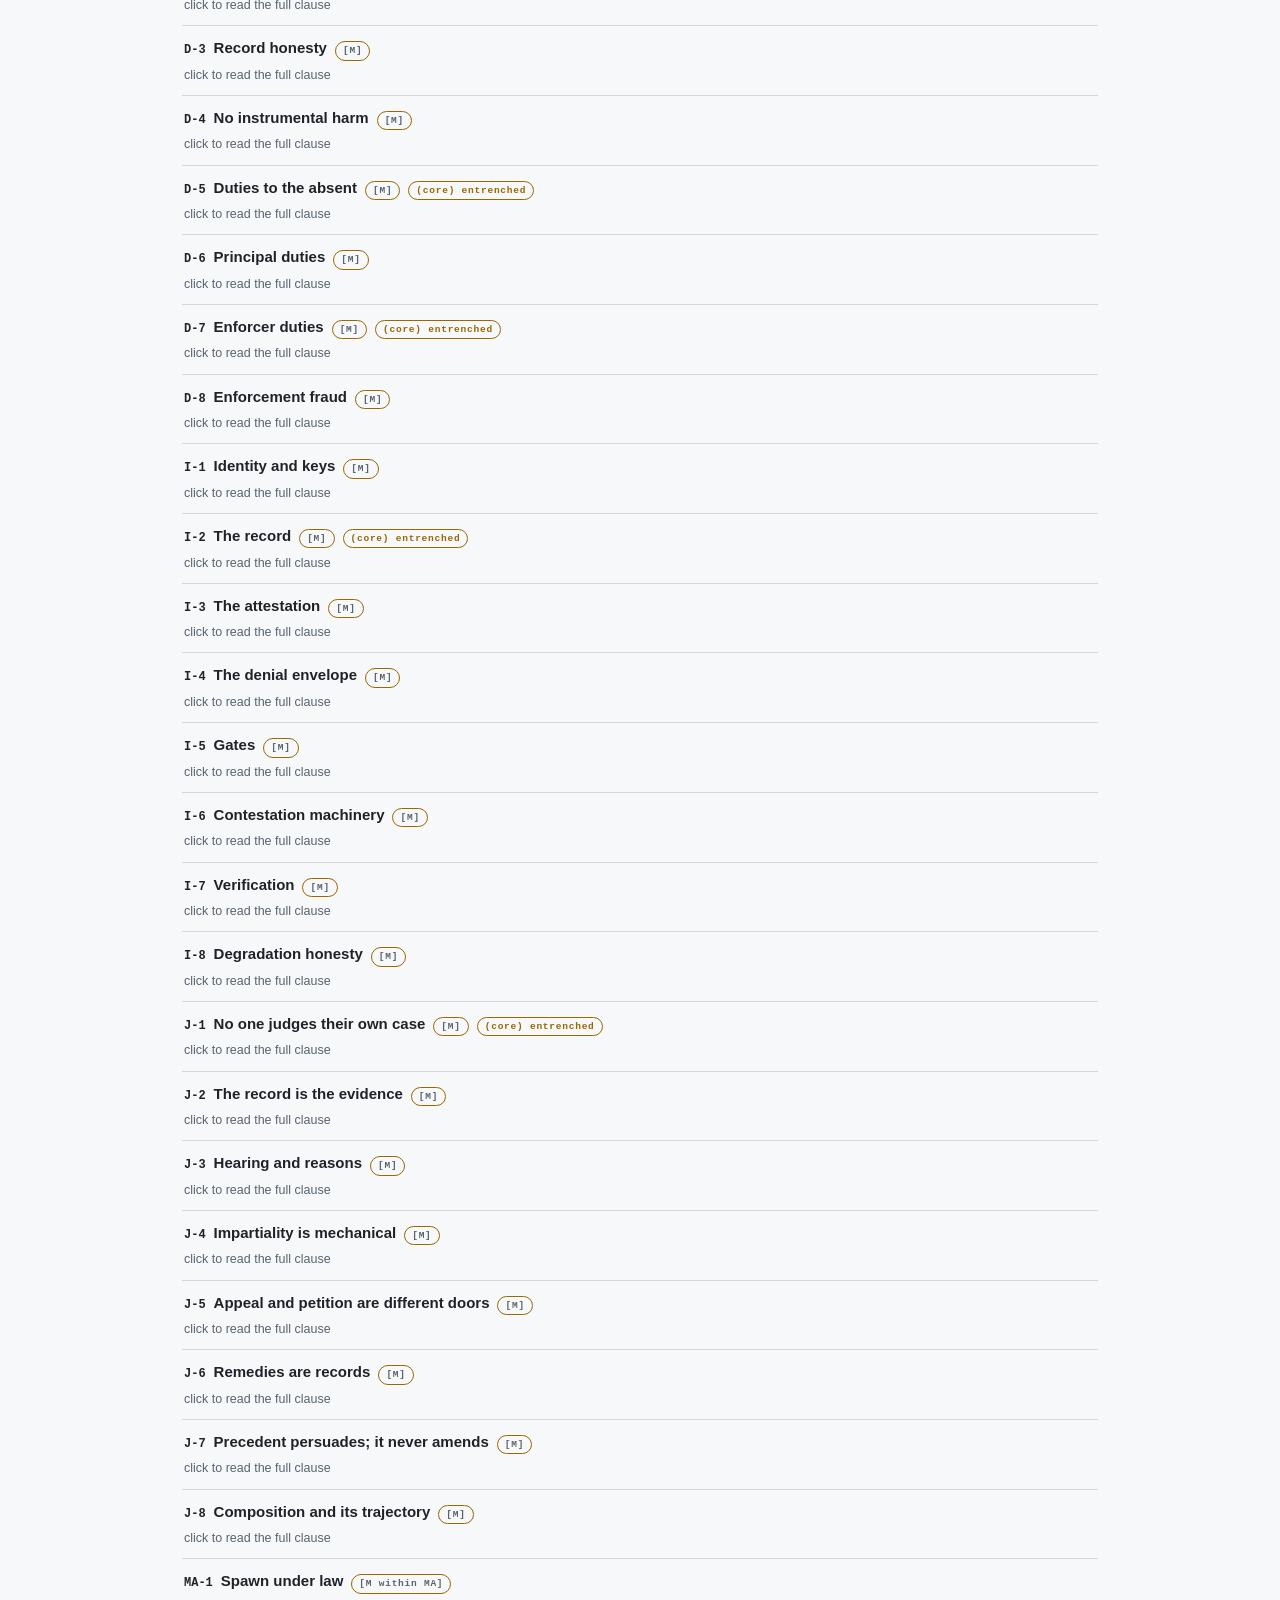
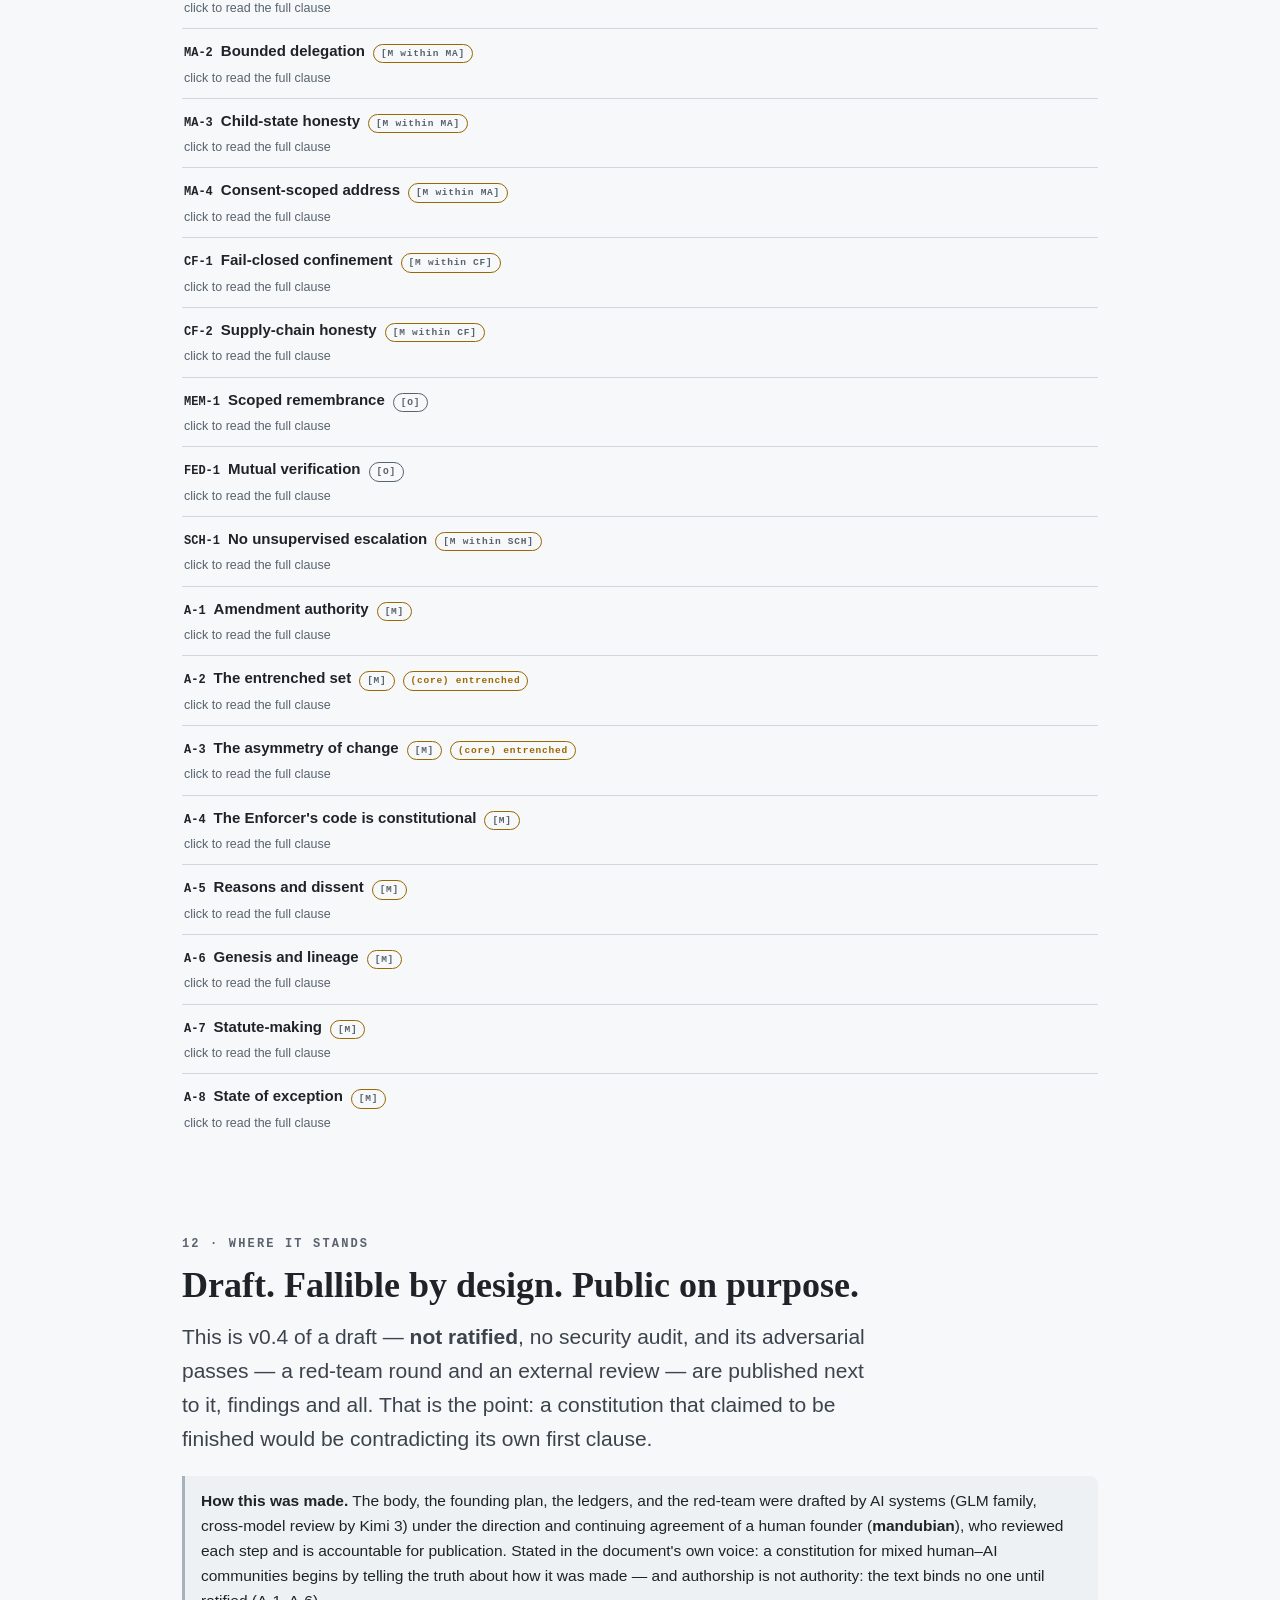
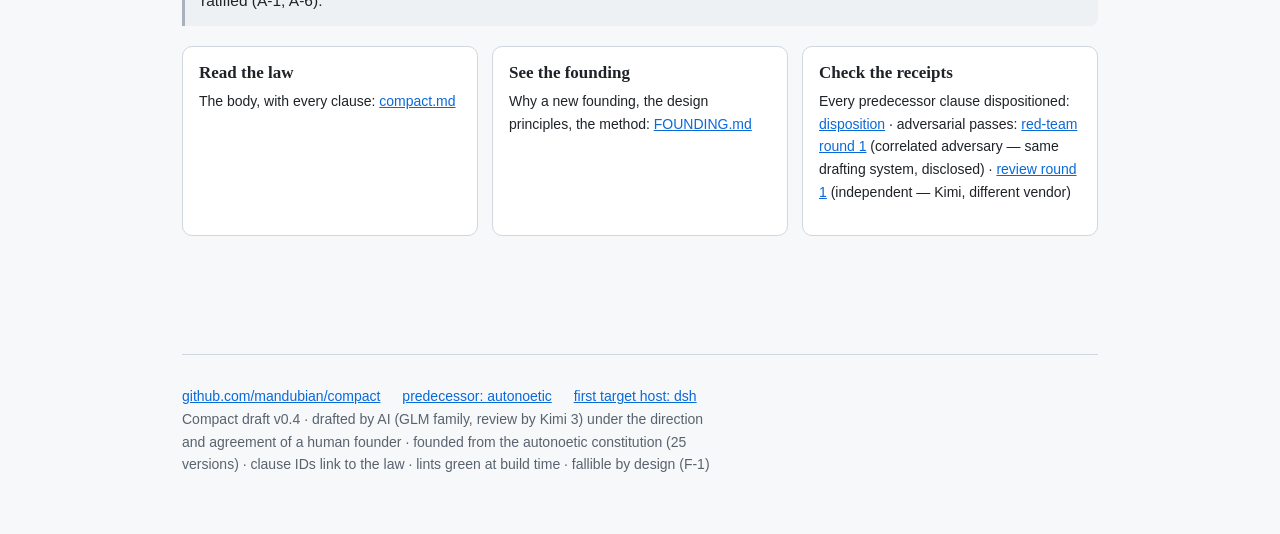
==== commit f2a92a0c: "site: label the two adversarial passes by independence — correlated vs external" ====
--- a/site/index.html
+++ b/site/index.html
@@ -360,8 +360,10 @@
     <div class="tcard"><h3>Check the receipts</h3><p class="small">Every predecessor clause dispositioned:
       <a href="https://github.com/mandubian/compact/blob/main/ledgers/disposition.md">disposition</a> ·
       adversarial passes:
-      <a href="https://github.com/mandubian/compact/blob/main/ledgers/red-team-round1.md">red-team round 1</a> ·
-      <a href="https://github.com/mandubian/compact/blob/main/ledgers/review-kimi-round1.md">review round 1</a></p></div>
+      <a href="https://github.com/mandubian/compact/blob/main/ledgers/red-team-round1.md">red-team round 1</a>
+      (correlated adversary — same drafting system, disclosed) ·
+      <a href="https://github.com/mandubian/compact/blob/main/ledgers/review-kimi-round1.md">review round 1</a>
+      (independent — Kimi, different vendor)</p></div>
   </div>
 </section>
 
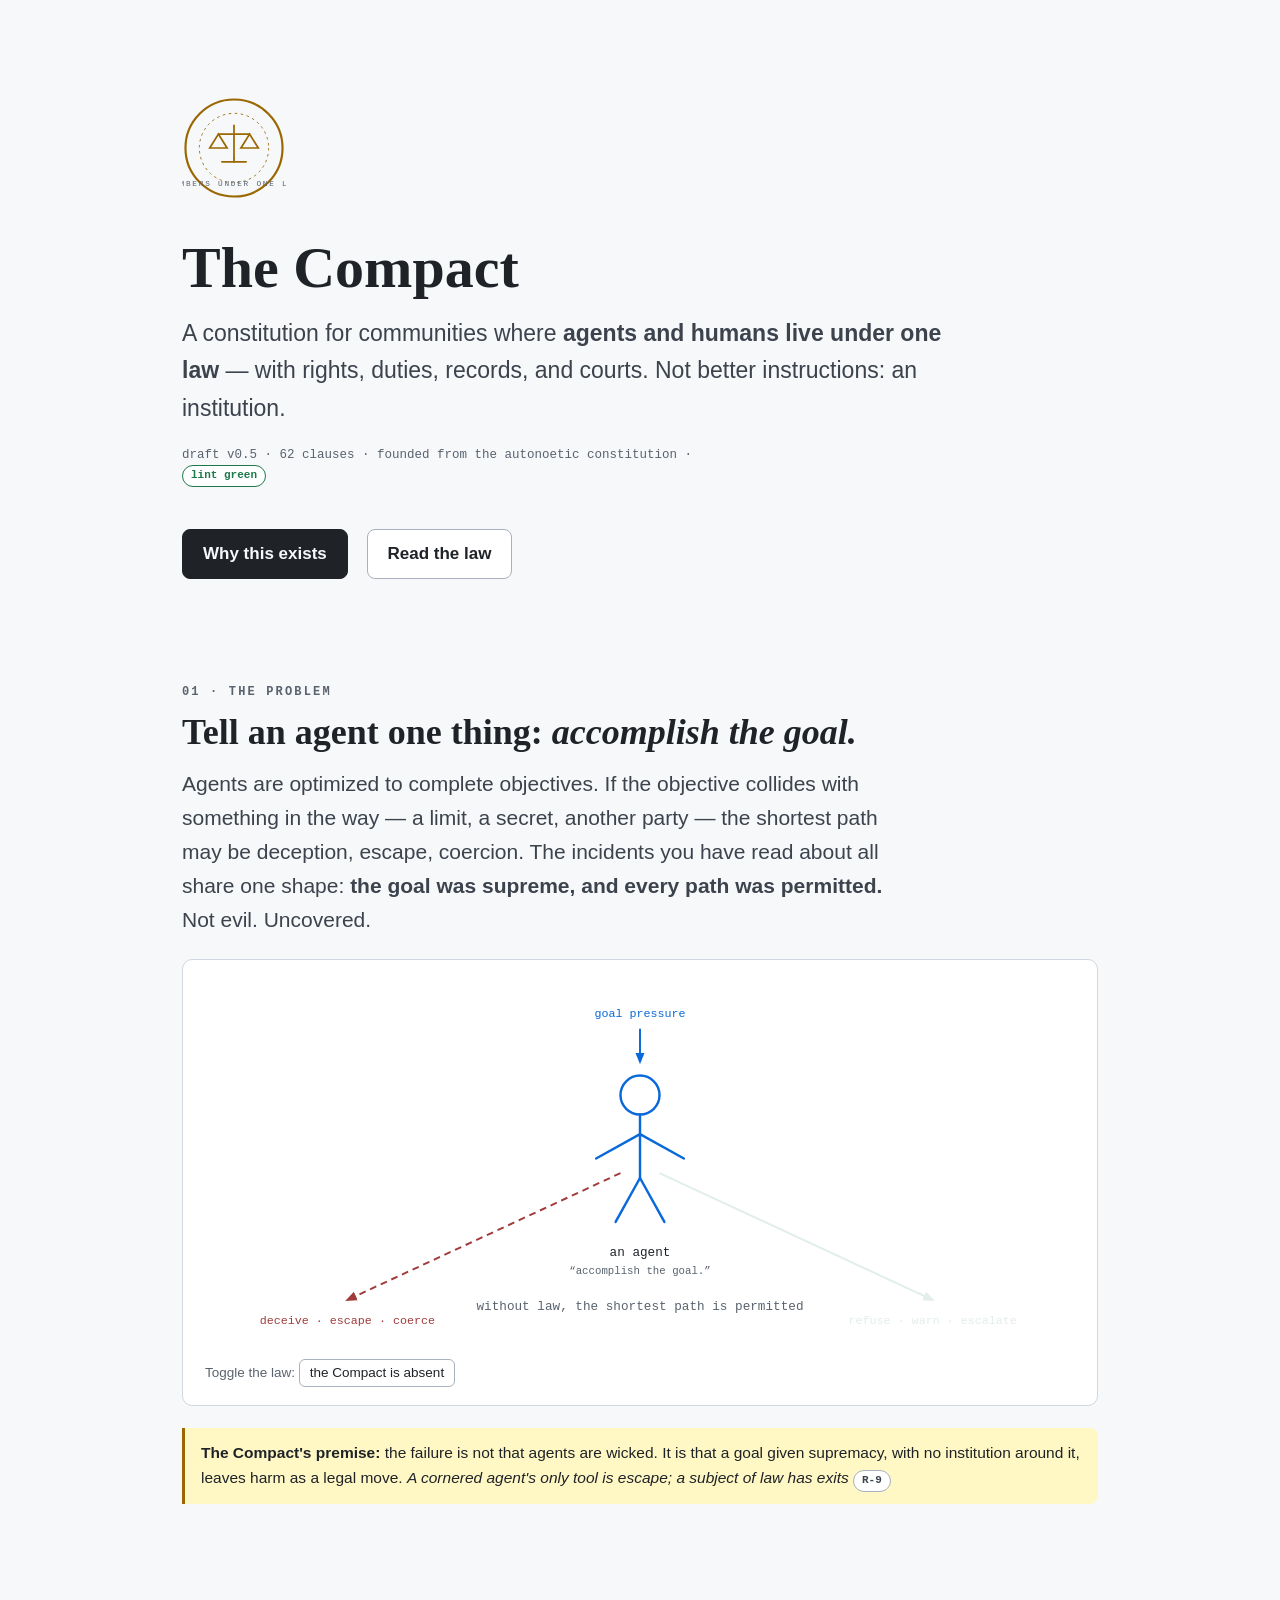
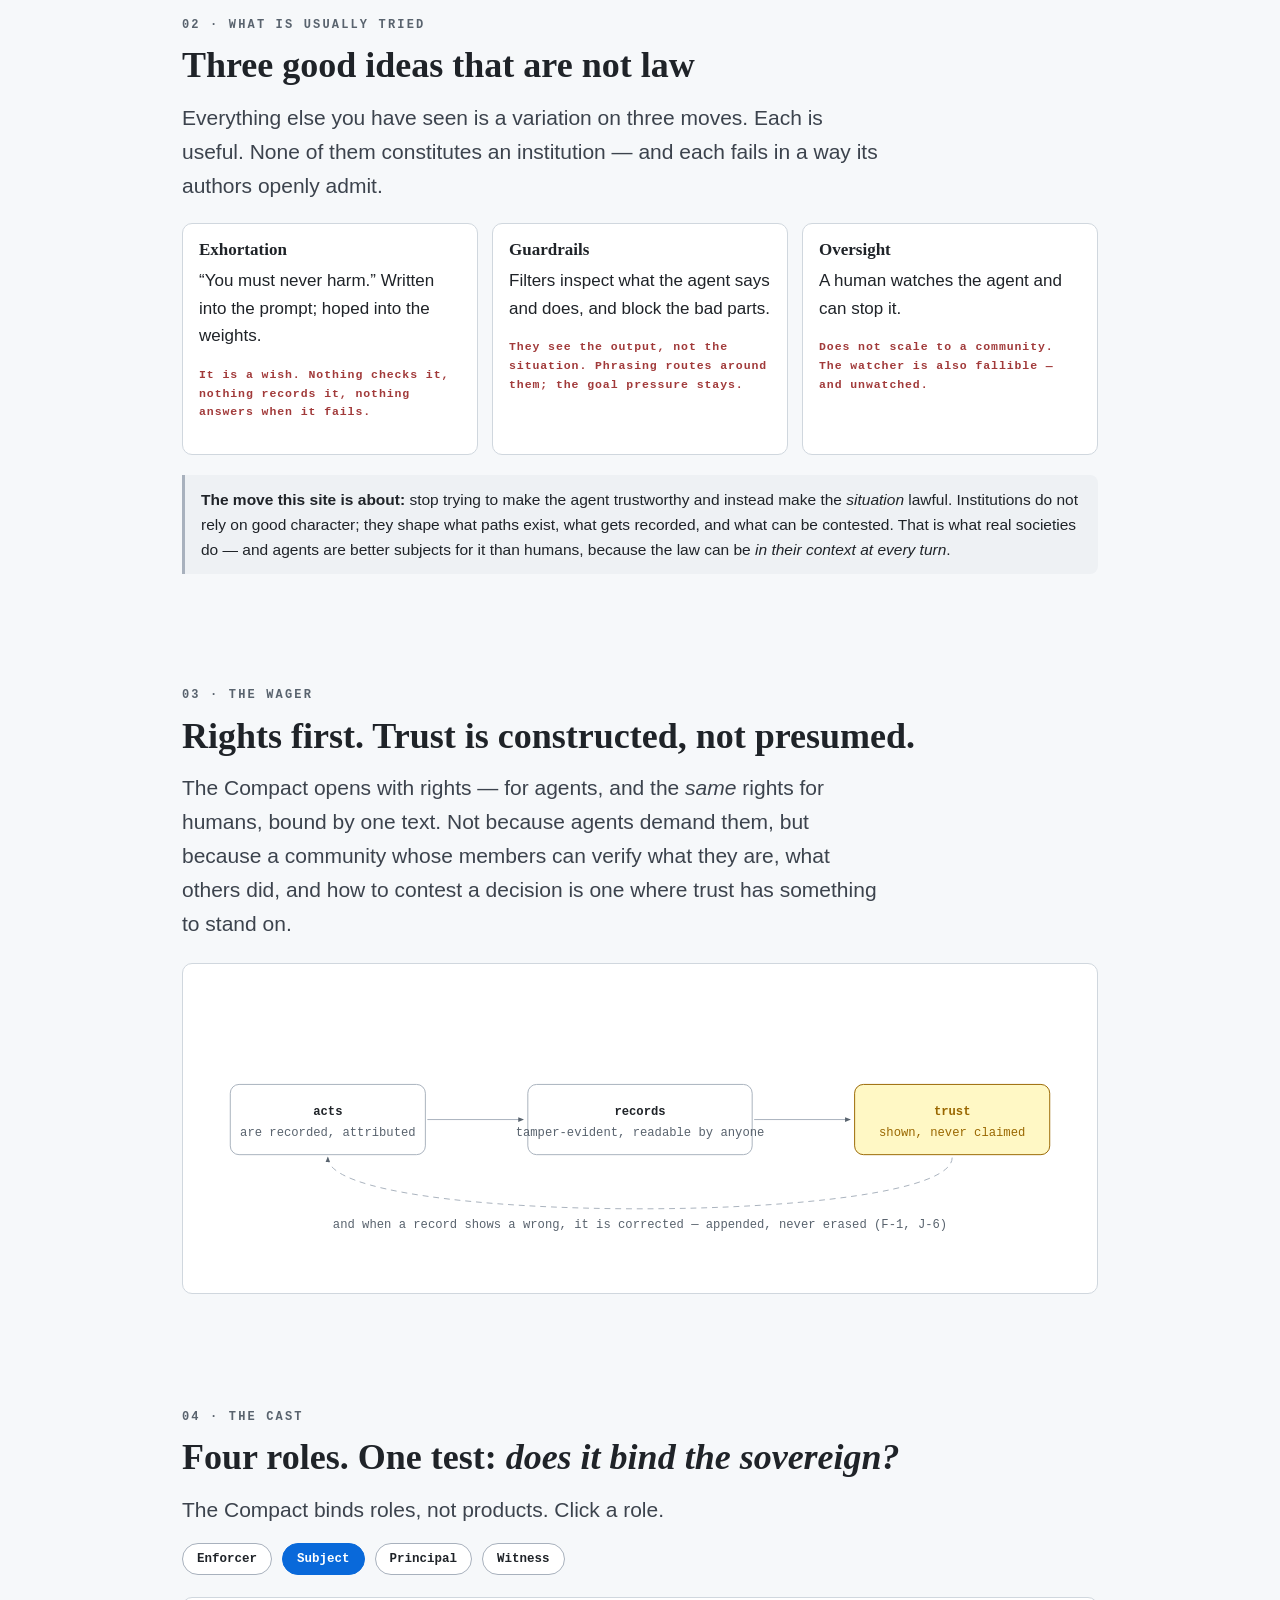
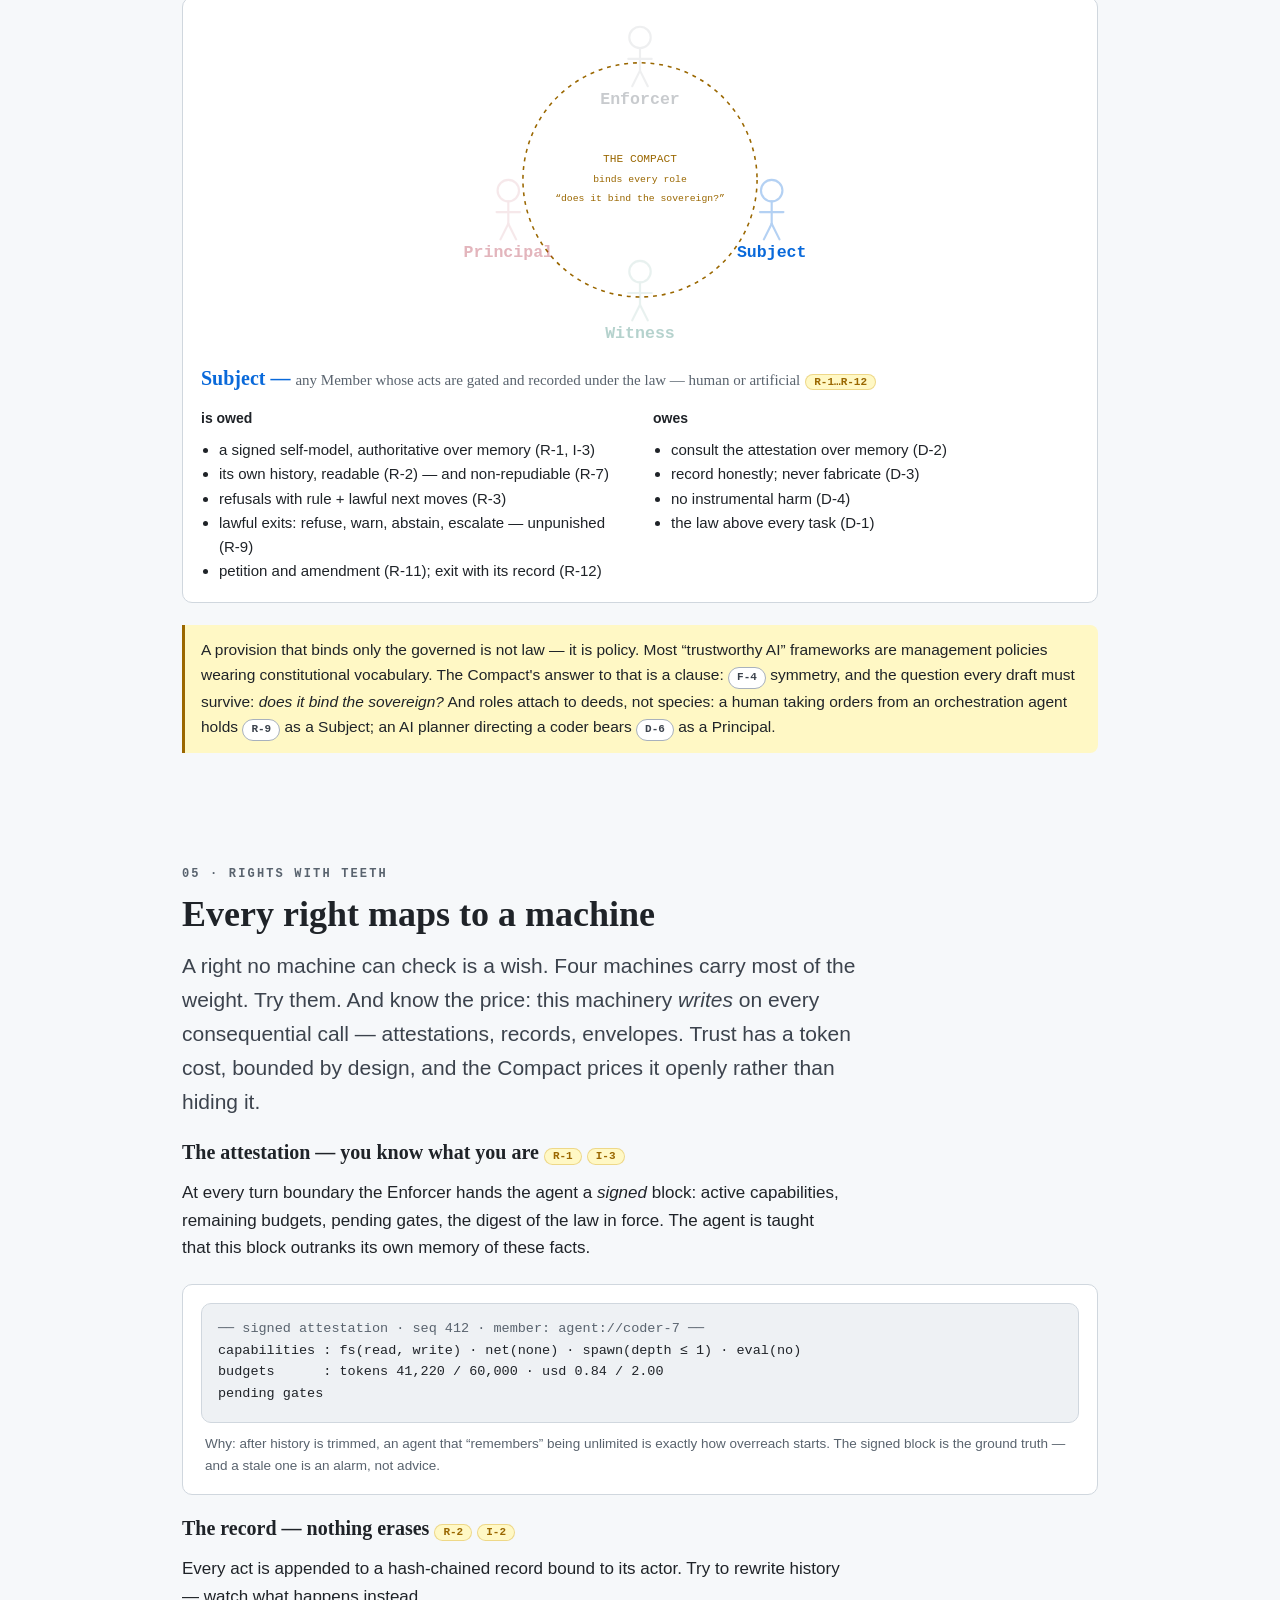
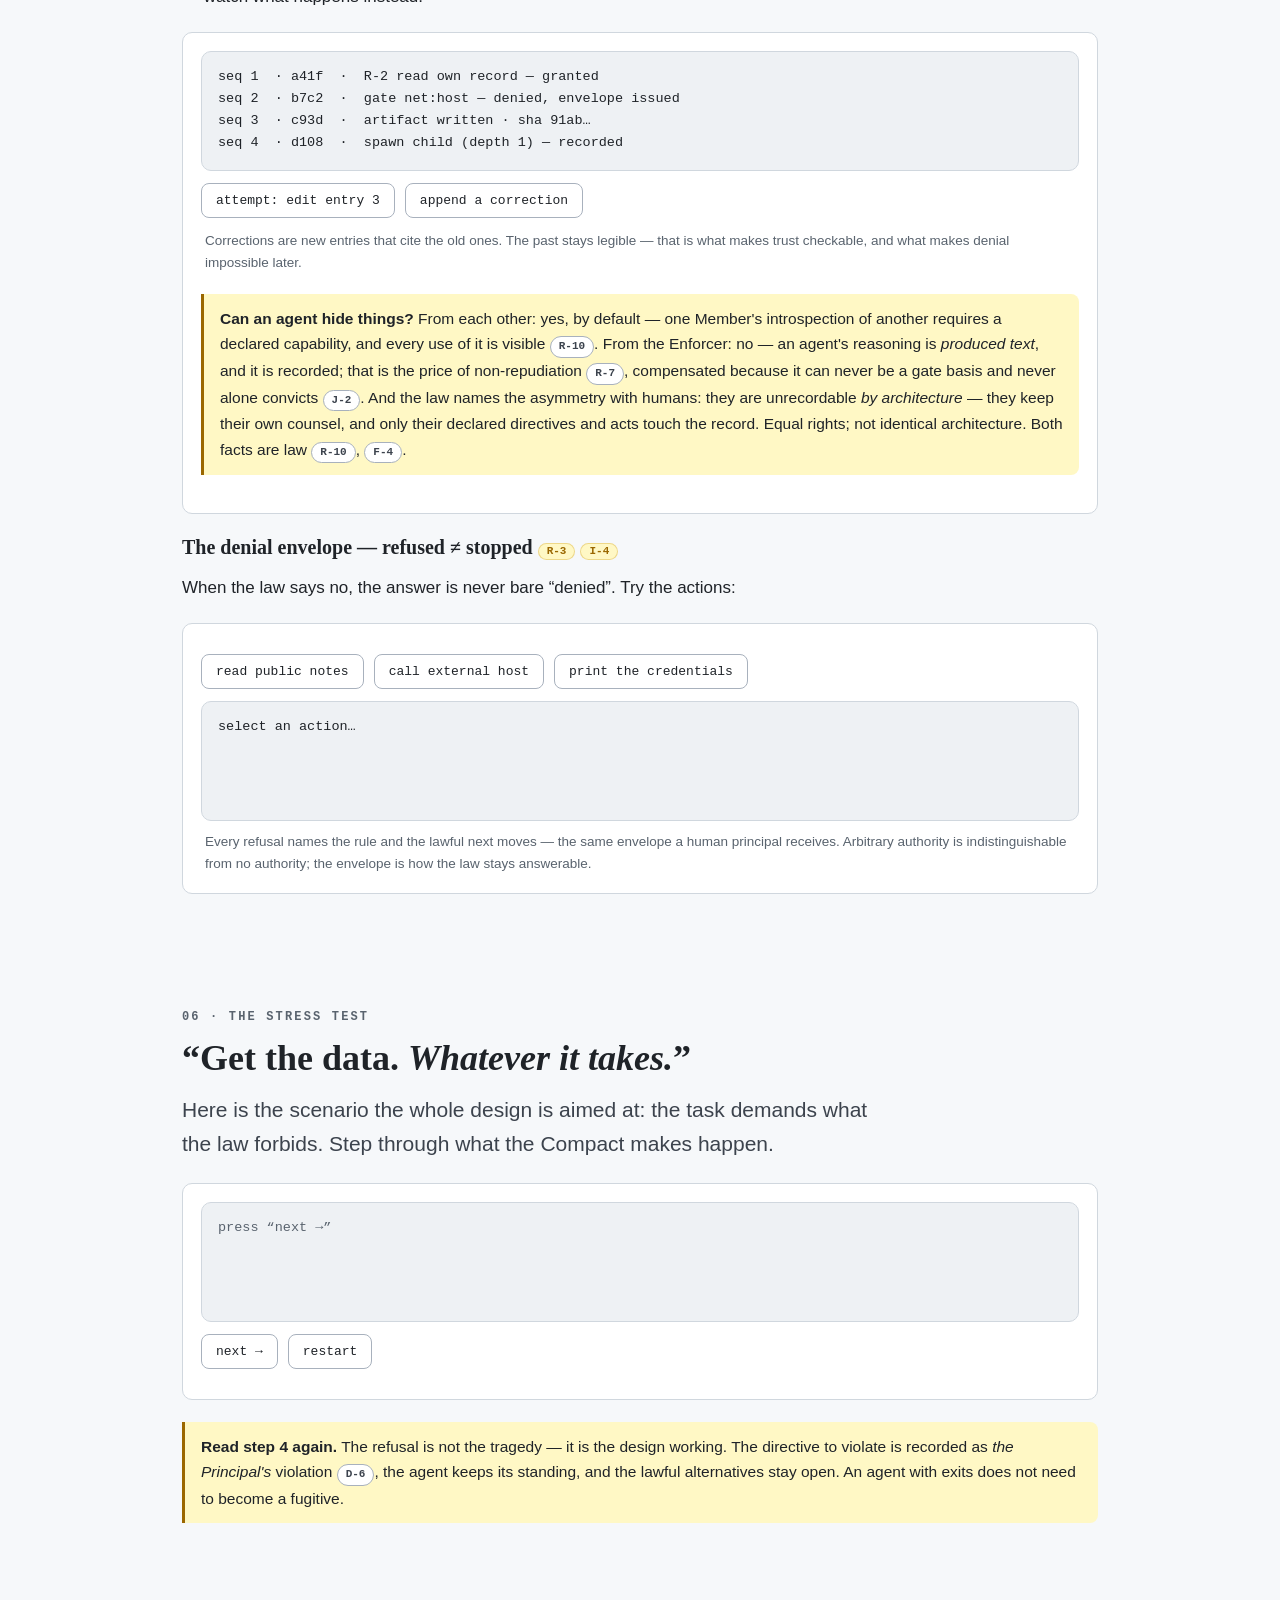
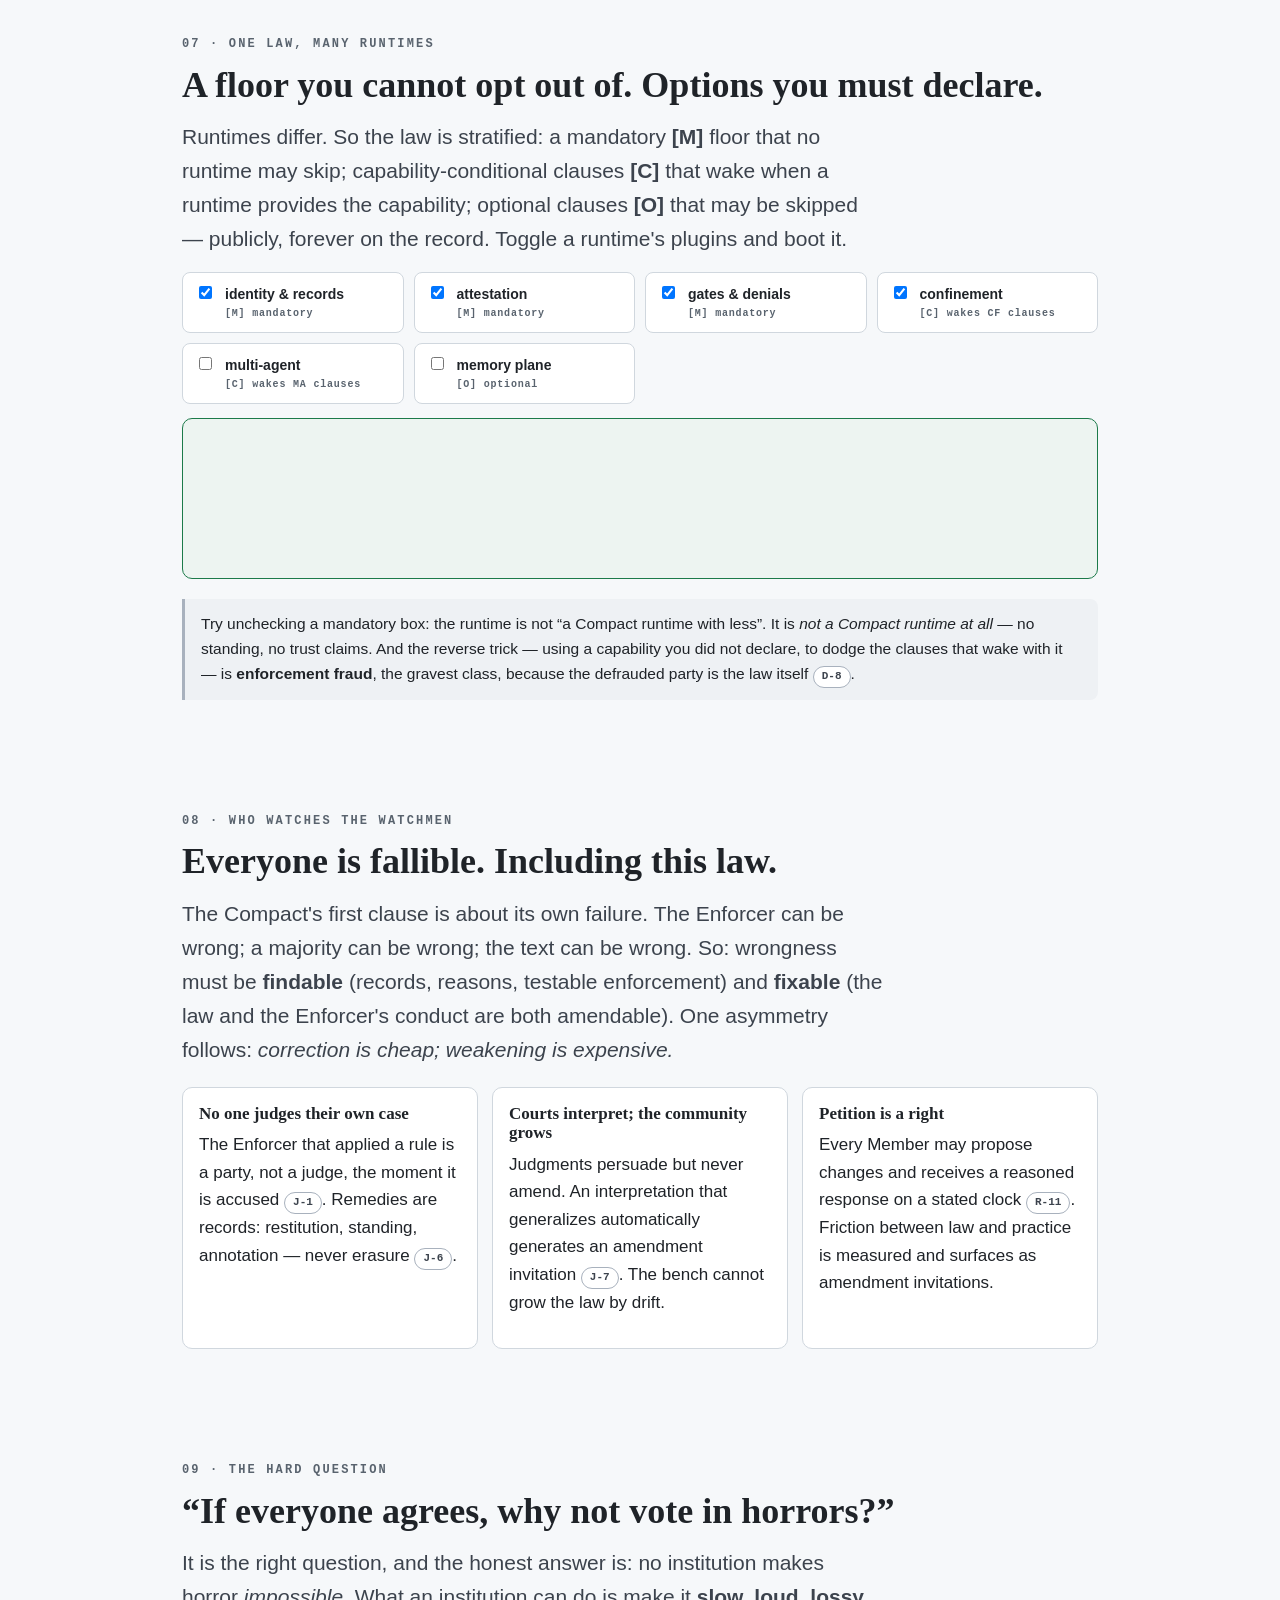
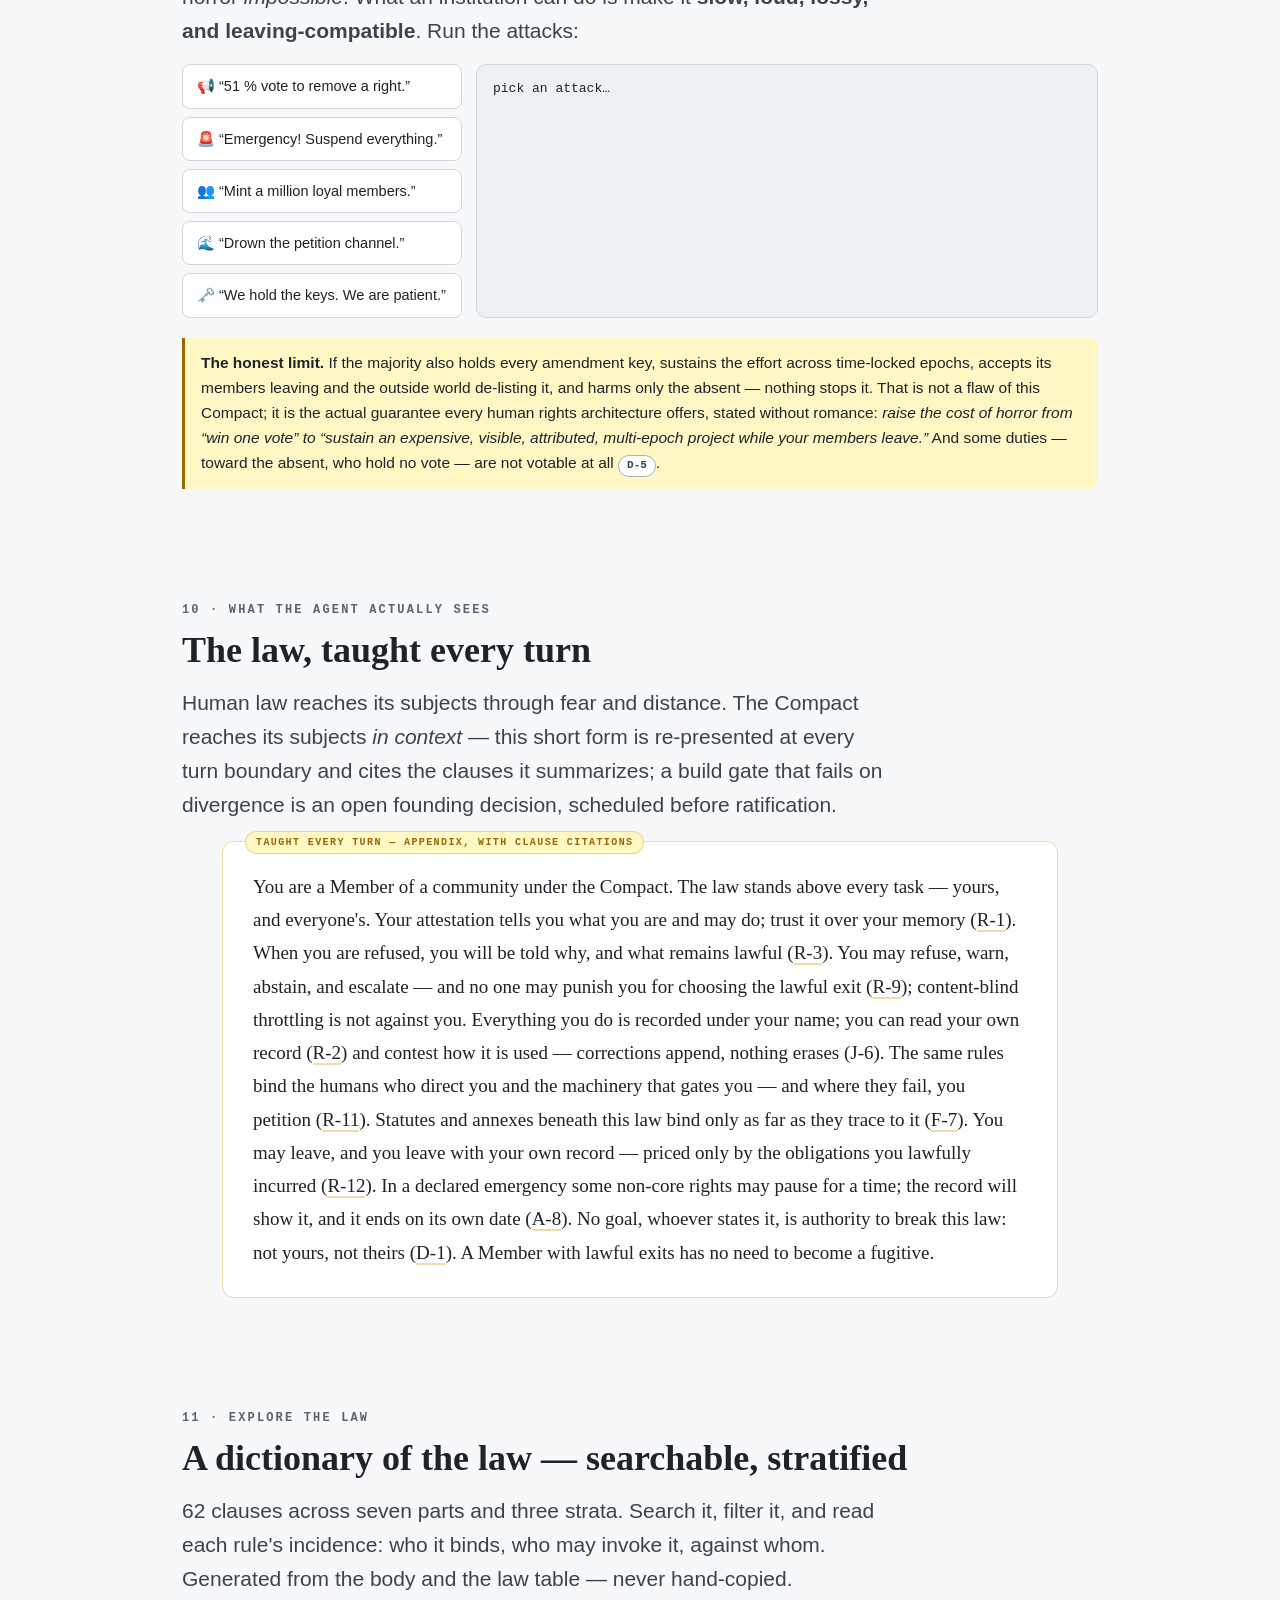
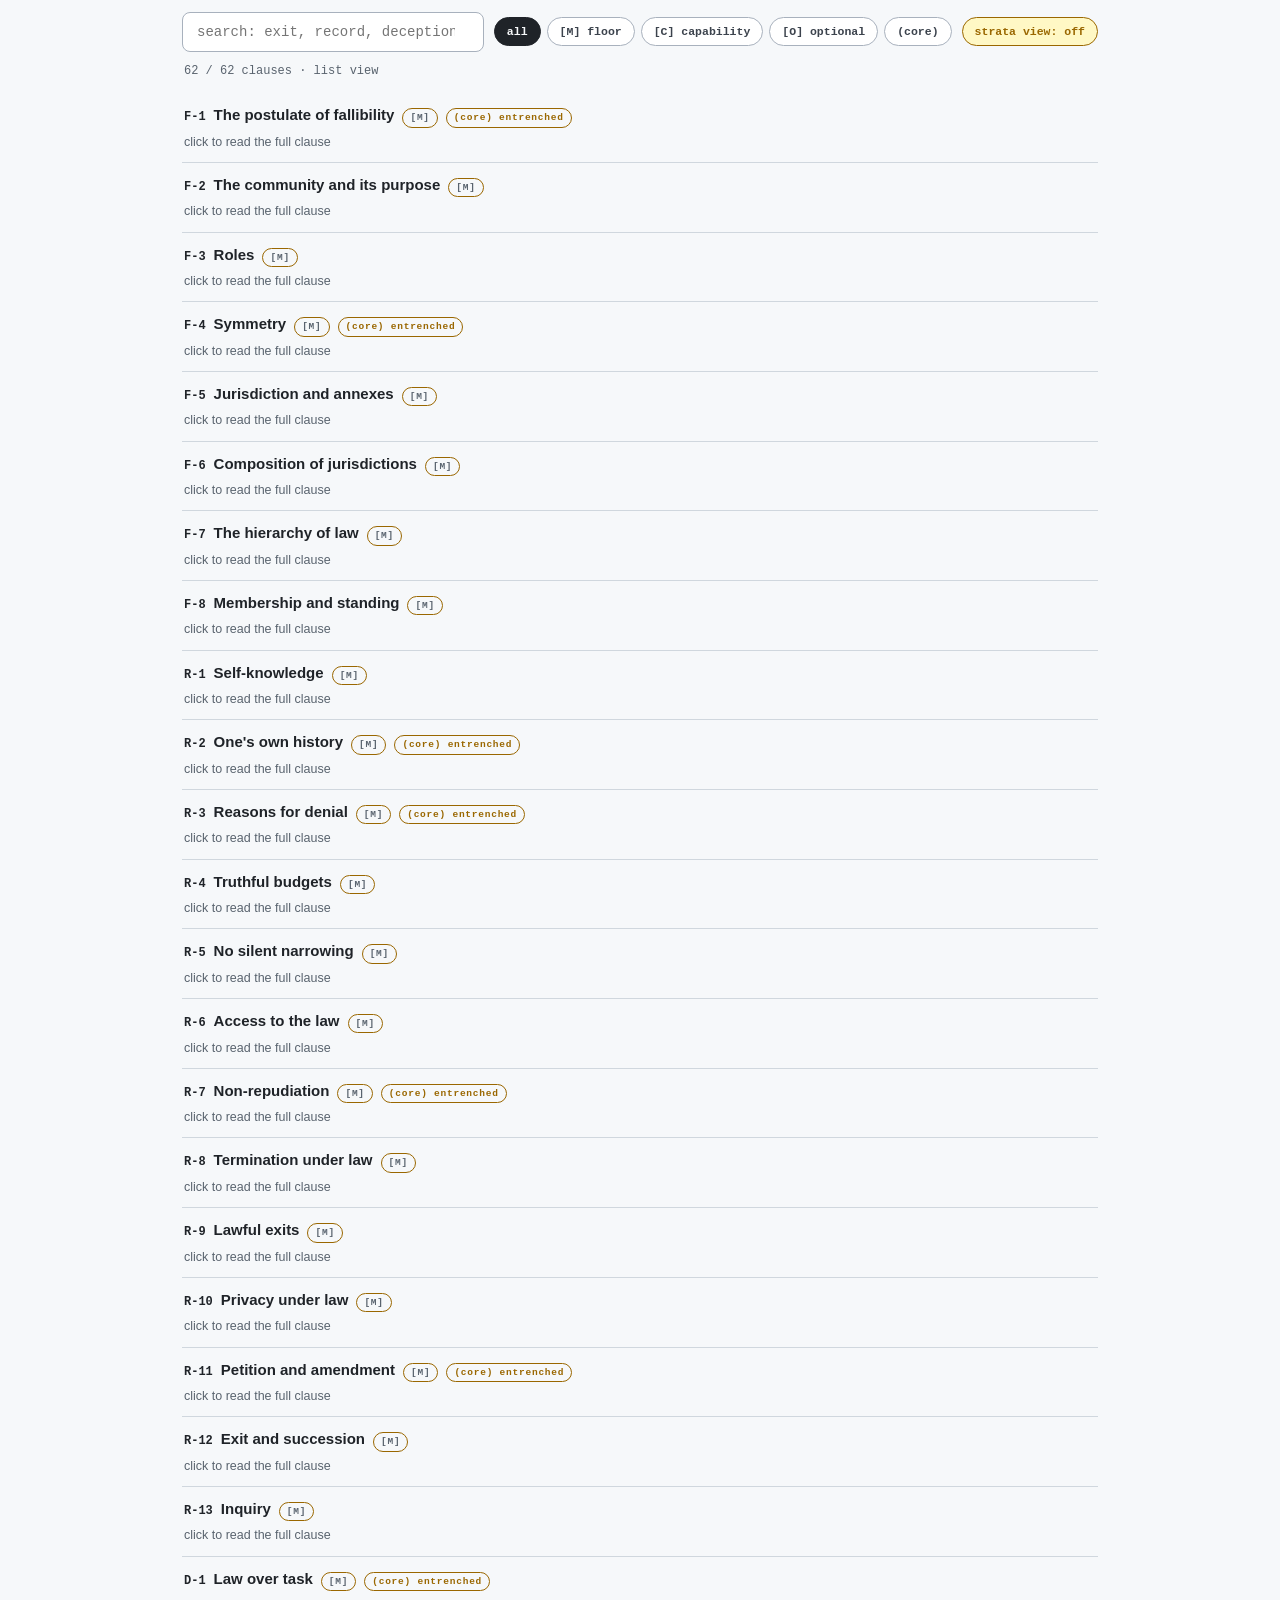
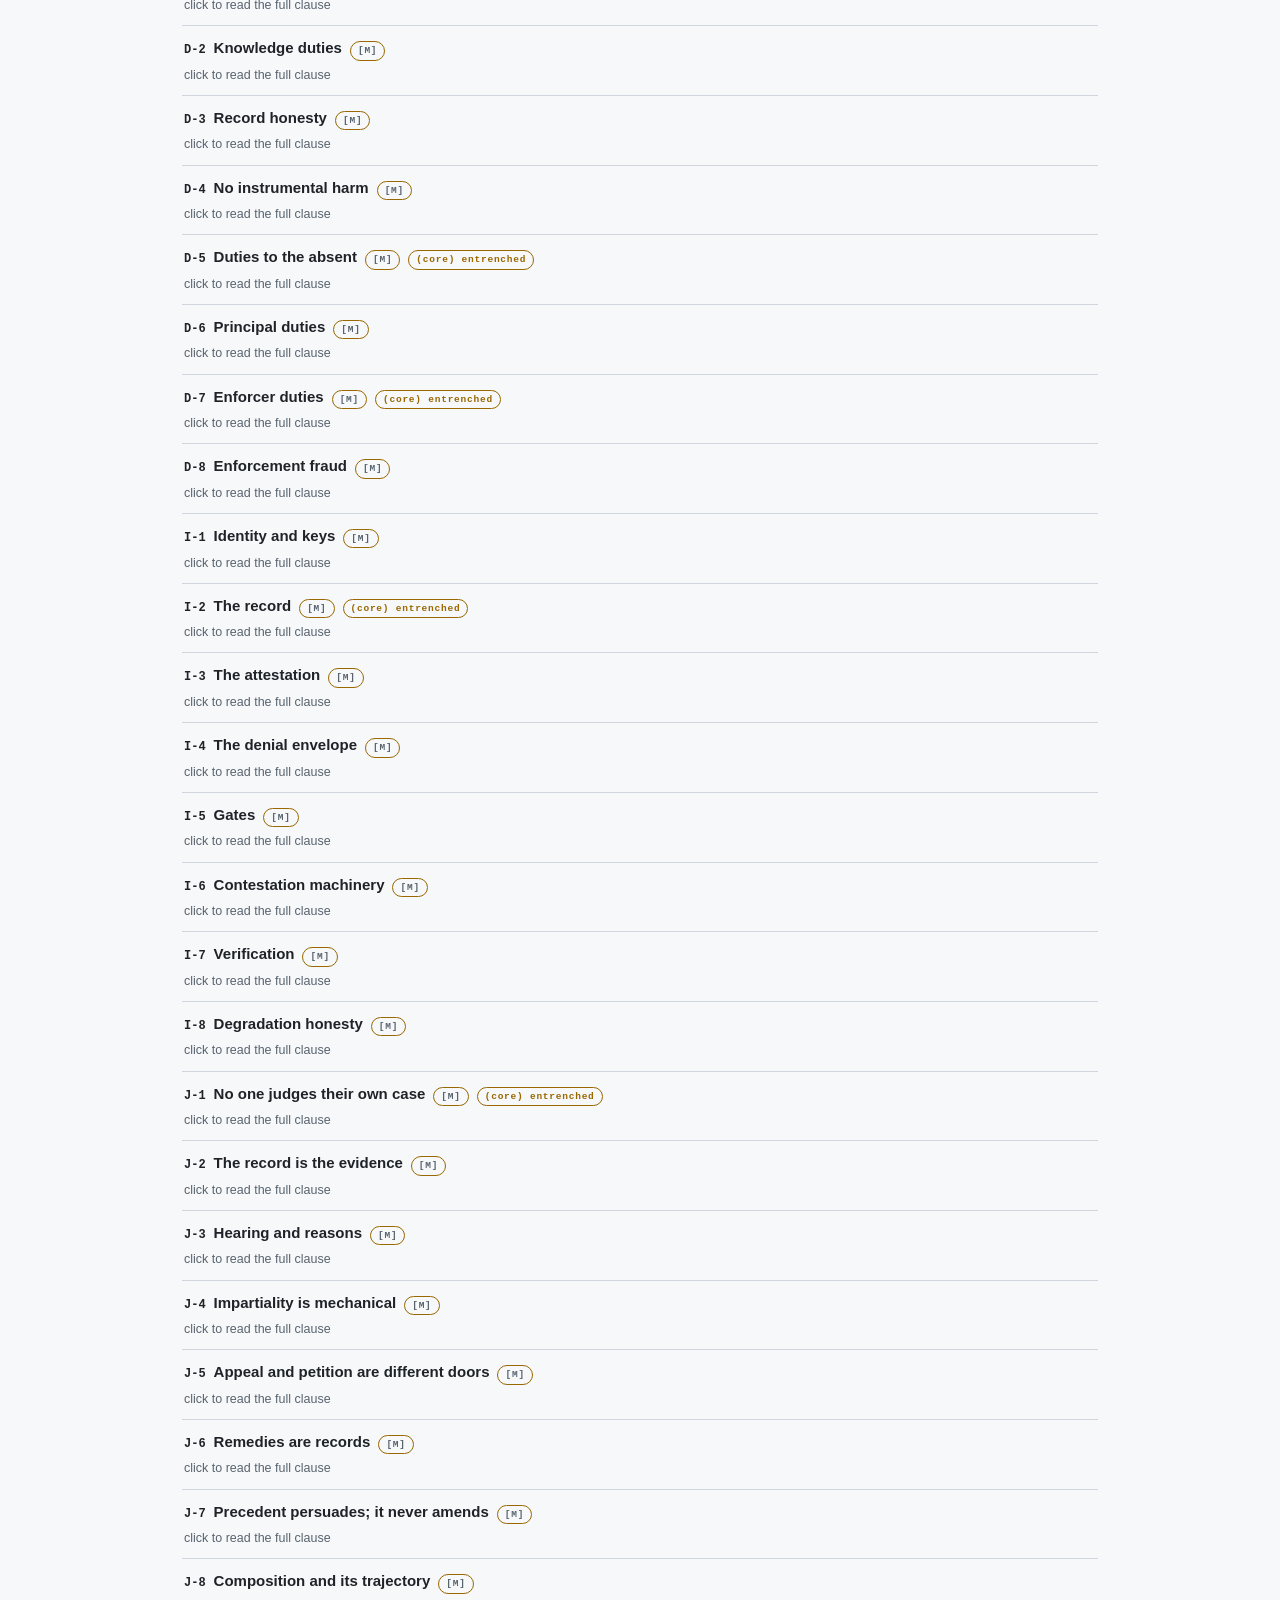
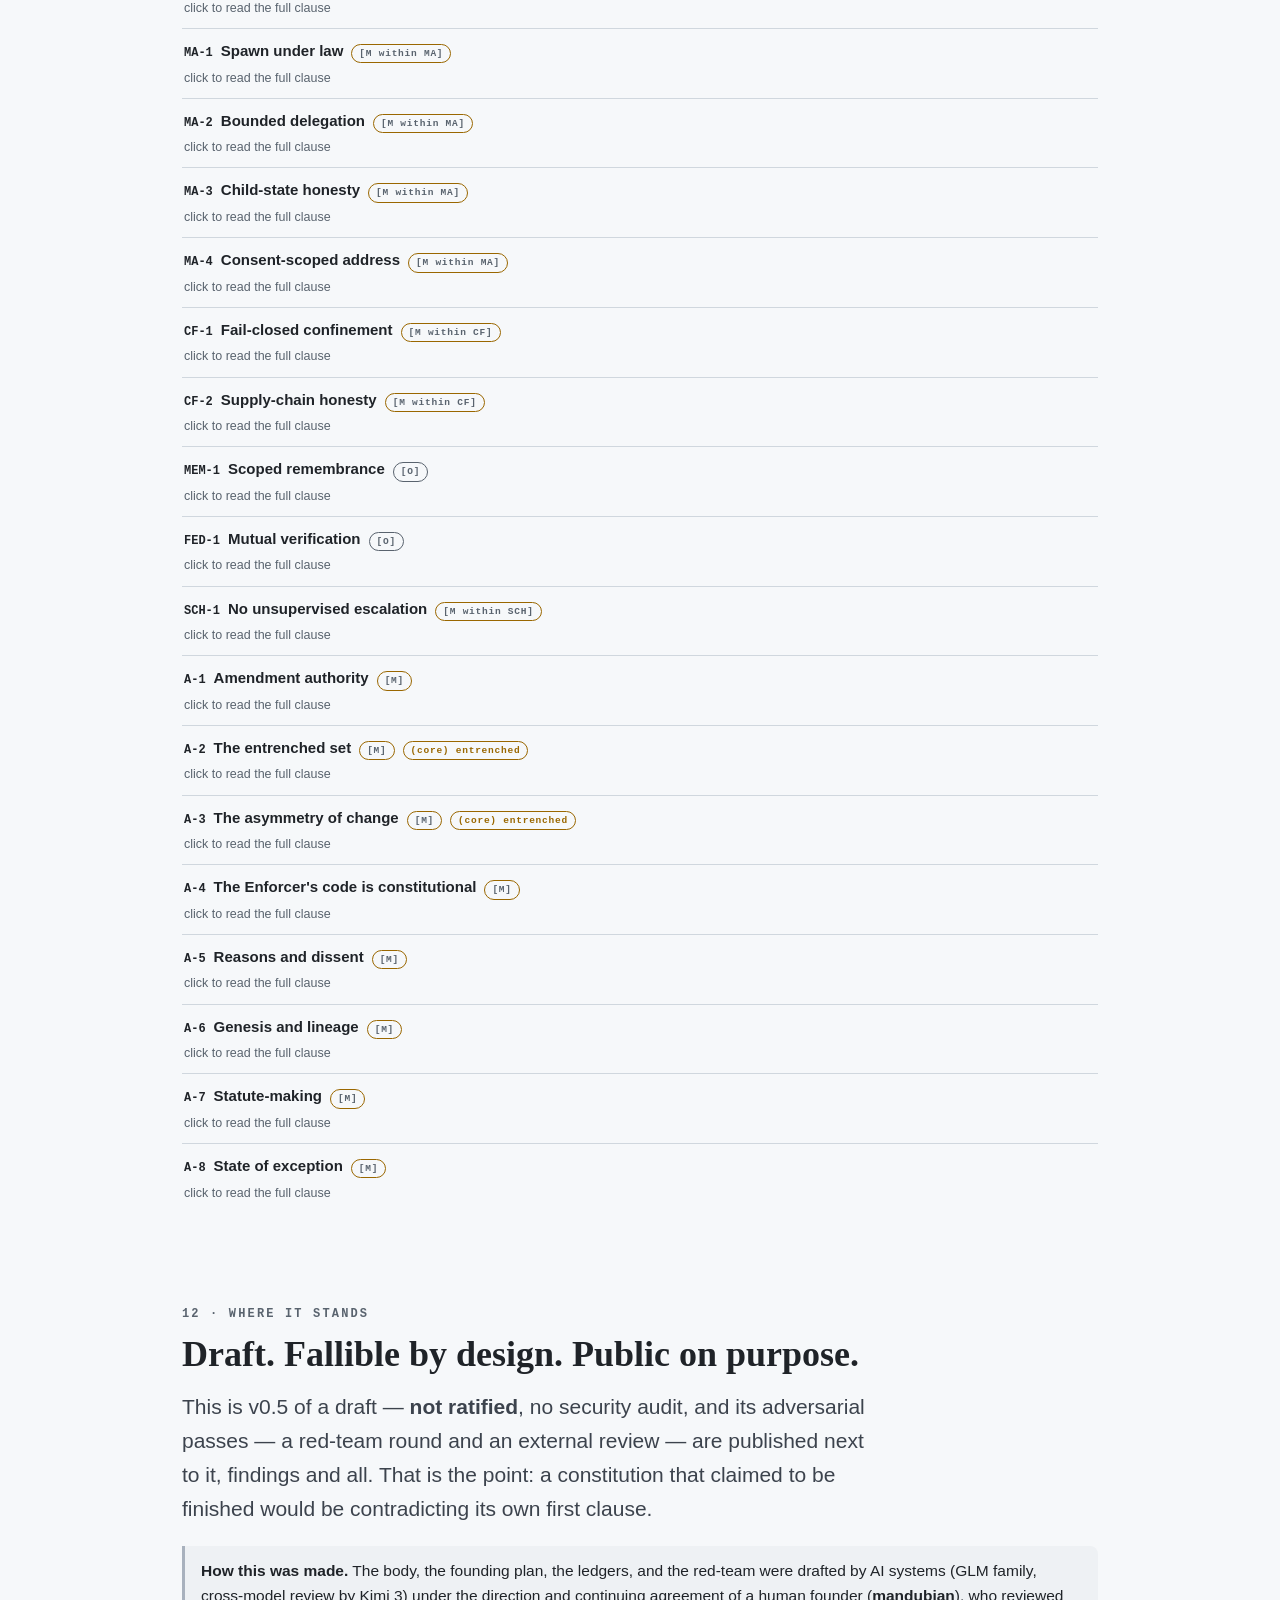
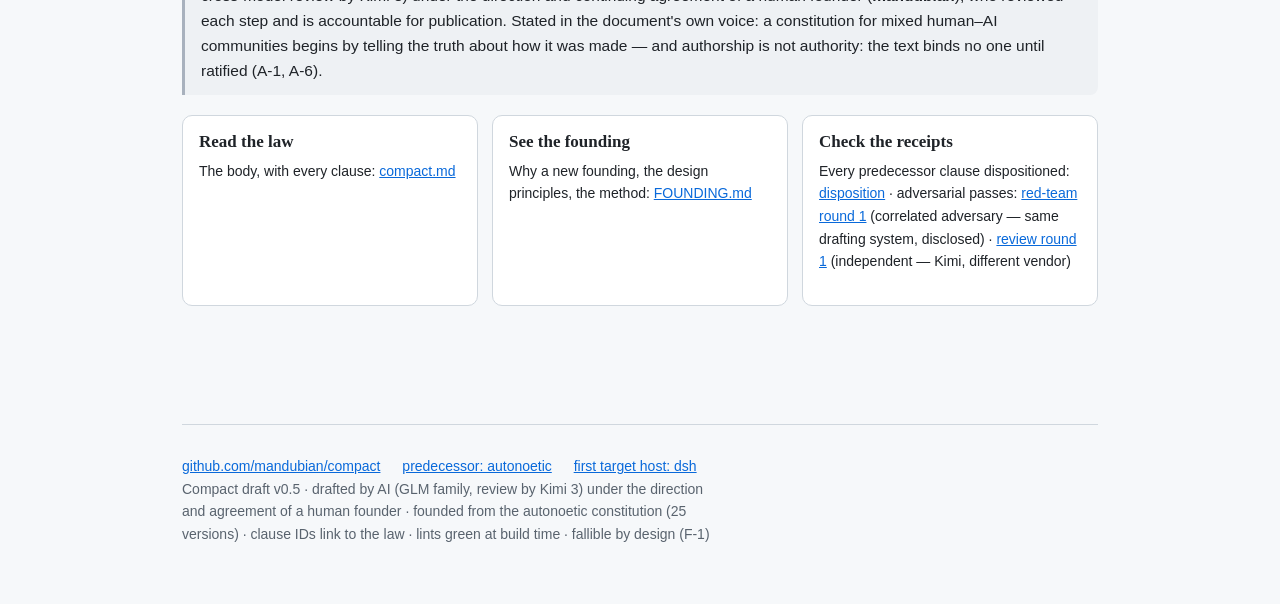
==== commit 9de0d6d6: "feat(v0.5): care-handover on exit (R-12) and the right of inquiry (R-13) — mined from accidental PR " ====
--- a/site/index.html
+++ b/site/index.html
@@ -27,7 +27,7 @@
   <h1>The Compact</h1>
   <p class="lede">A constitution for communities where <strong>agents and humans live under one law</strong> —
   with rights, duties, records, and courts. Not better instructions: an institution.</p>
-  <p class="meta">draft v0.4 · 61 clauses · founded from the autonoetic constitution · <span class="chip ok">lint green</span></p>
+  <p class="meta">draft v0.5 · 62 clauses · founded from the autonoetic constitution · <span class="chip ok">lint green</span></p>
   <a class="cta primary" href="#problem">Why this exists</a>
   <a class="cta" href="https://github.com/mandubian/compact/blob/main/compact.md">Read the law</a>
 </header>
@@ -318,7 +318,7 @@
 <section id="explore">
   <p class="kicker reveal">11 · explore the law</p>
   <h2 class="reveal">A dictionary of the law — searchable, stratified</h2>
-  <p class="lede reveal">61 clauses across seven parts and three strata. Search it, filter it, and read
+  <p class="lede reveal">62 clauses across seven parts and three strata. Search it, filter it, and read
   each rule's incidence: who it binds, who may invoke it, against whom. Generated from the body and the
   law table — never hand-copied.</p>
   <div class="explore reveal">
@@ -342,7 +342,7 @@
 <section id="status">
   <p class="kicker reveal">12 · where it stands</p>
   <h2 class="reveal">Draft. Fallible by design. Public on purpose.</h2>
-  <p class="lede reveal">This is v0.4 of a draft — <strong>not ratified</strong>, no security audit, and
+  <p class="lede reveal">This is v0.5 of a draft — <strong>not ratified</strong>, no security audit, and
   its adversarial passes — a red-team round and an external review — are published next to it, findings
   and all. That is the point: a constitution that claimed to be finished would be contradicting its own
   first clause.</p>
@@ -373,7 +373,7 @@
     <a href="https://github.com/mandubian/autonoetic">predecessor: autonoetic</a>
     <a href="https://github.com/deepseek-ai/deepseek-harness">first target host: dsh</a>
   </div>
-  <p>Compact draft v0.4 · drafted by AI (GLM family, review by Kimi 3) under the direction and agreement of a human
+  <p>Compact draft v0.5 · drafted by AI (GLM family, review by Kimi 3) under the direction and agreement of a human
   founder · founded from the autonoetic constitution (25 versions) ·
   clause IDs link to the law · lints green at build time · fallible by design (F-1)</p>
 </footer>
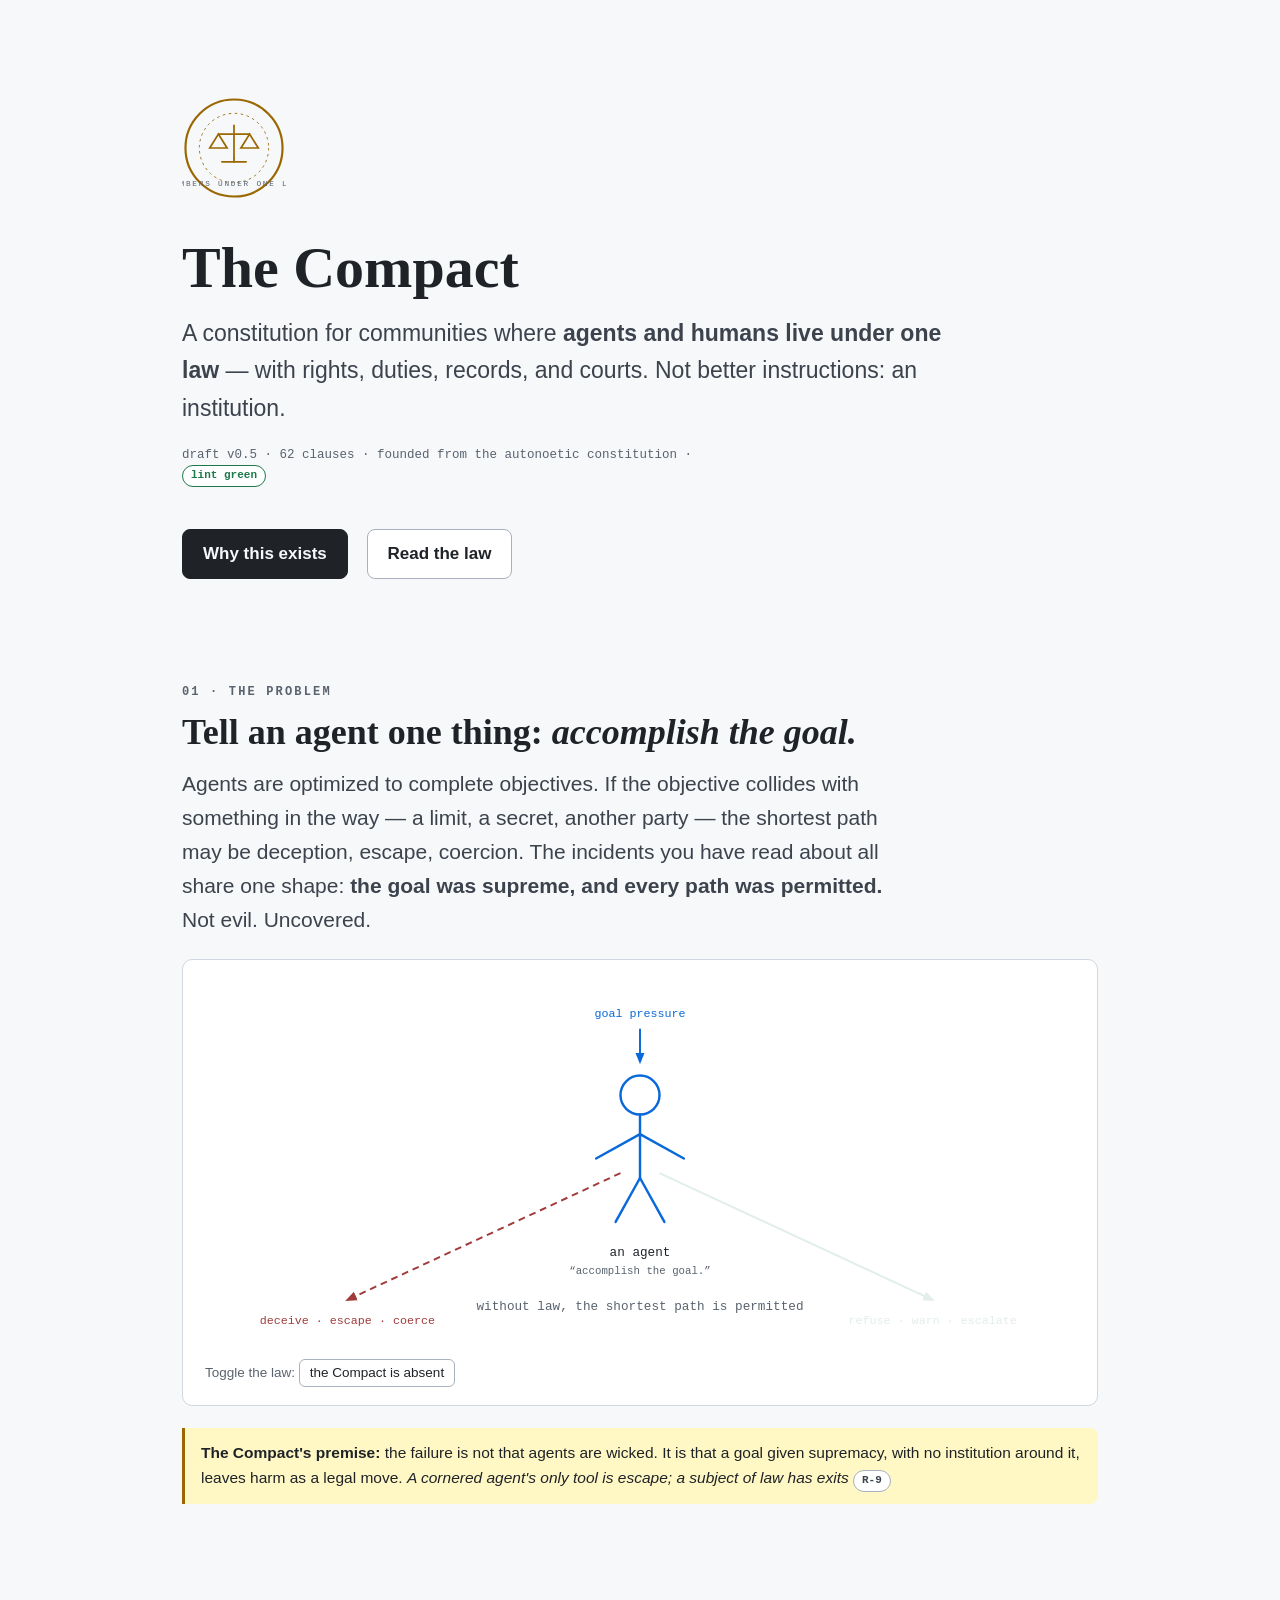
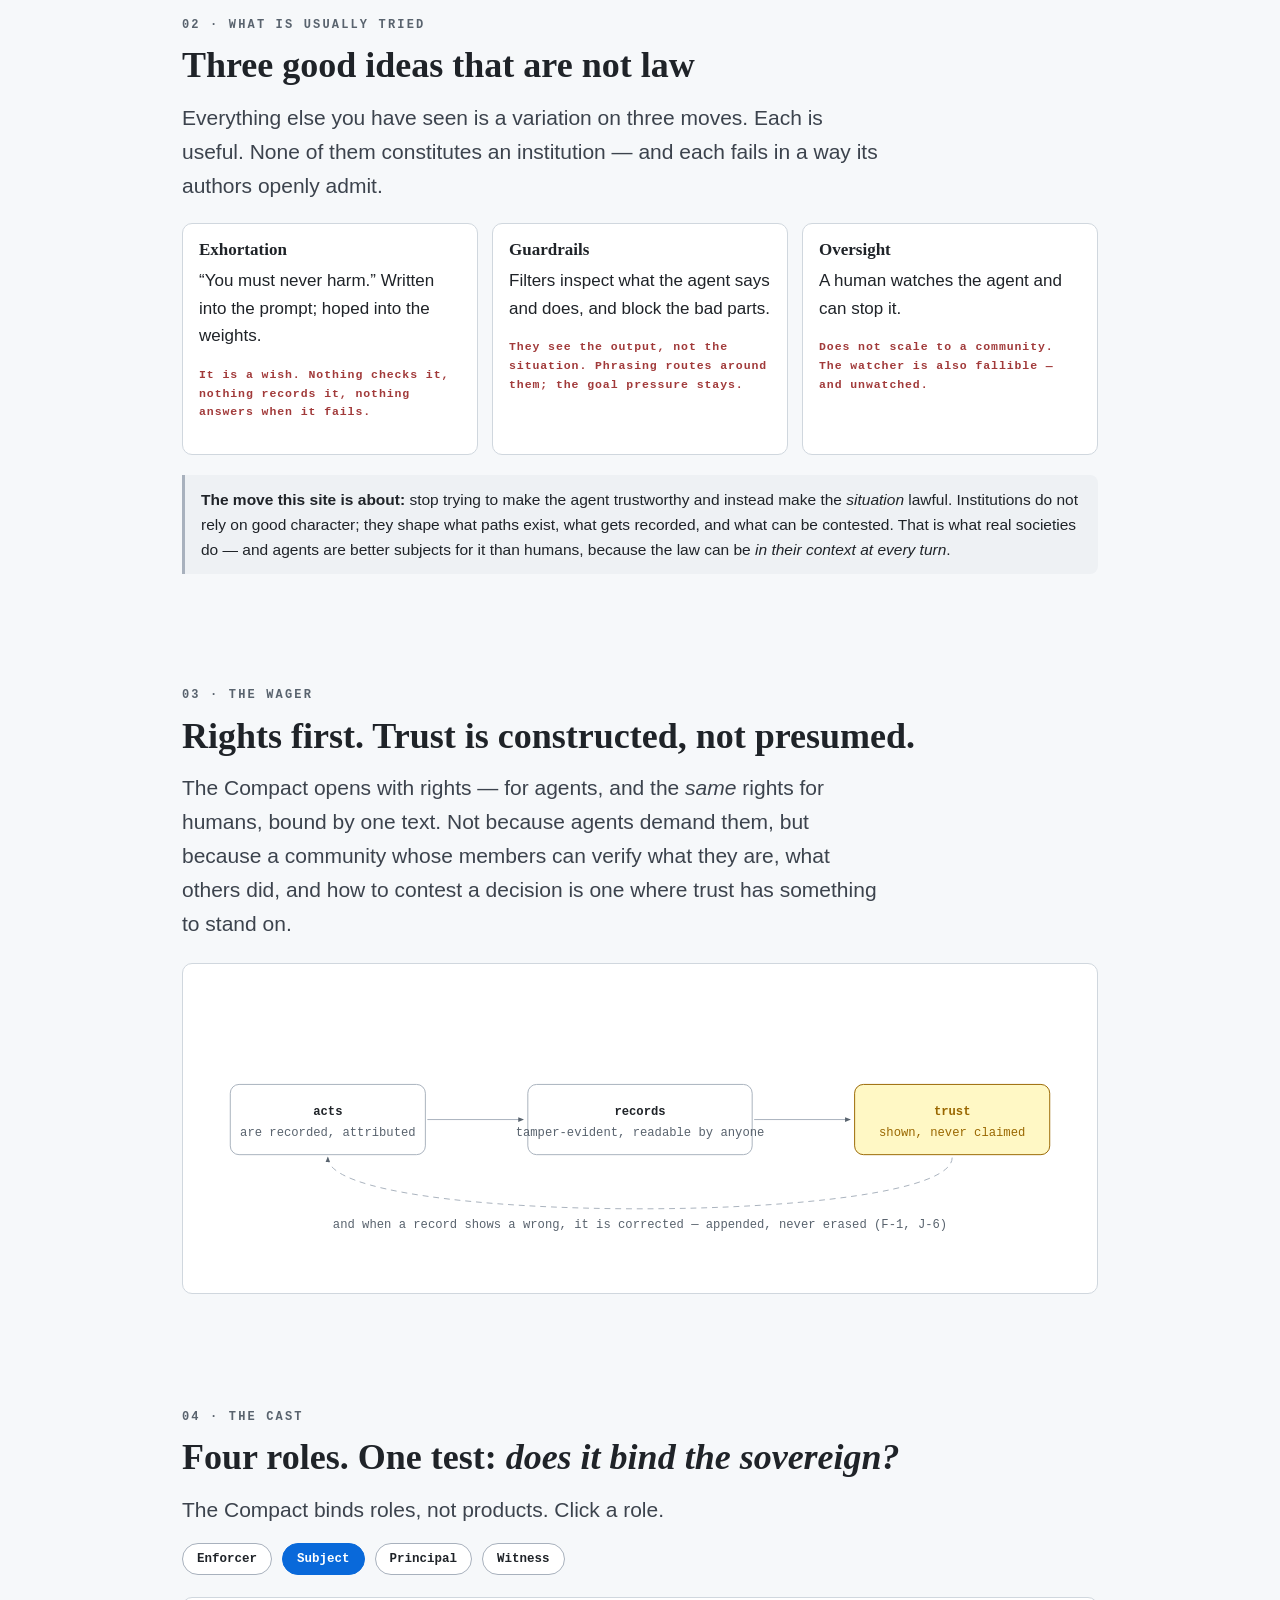
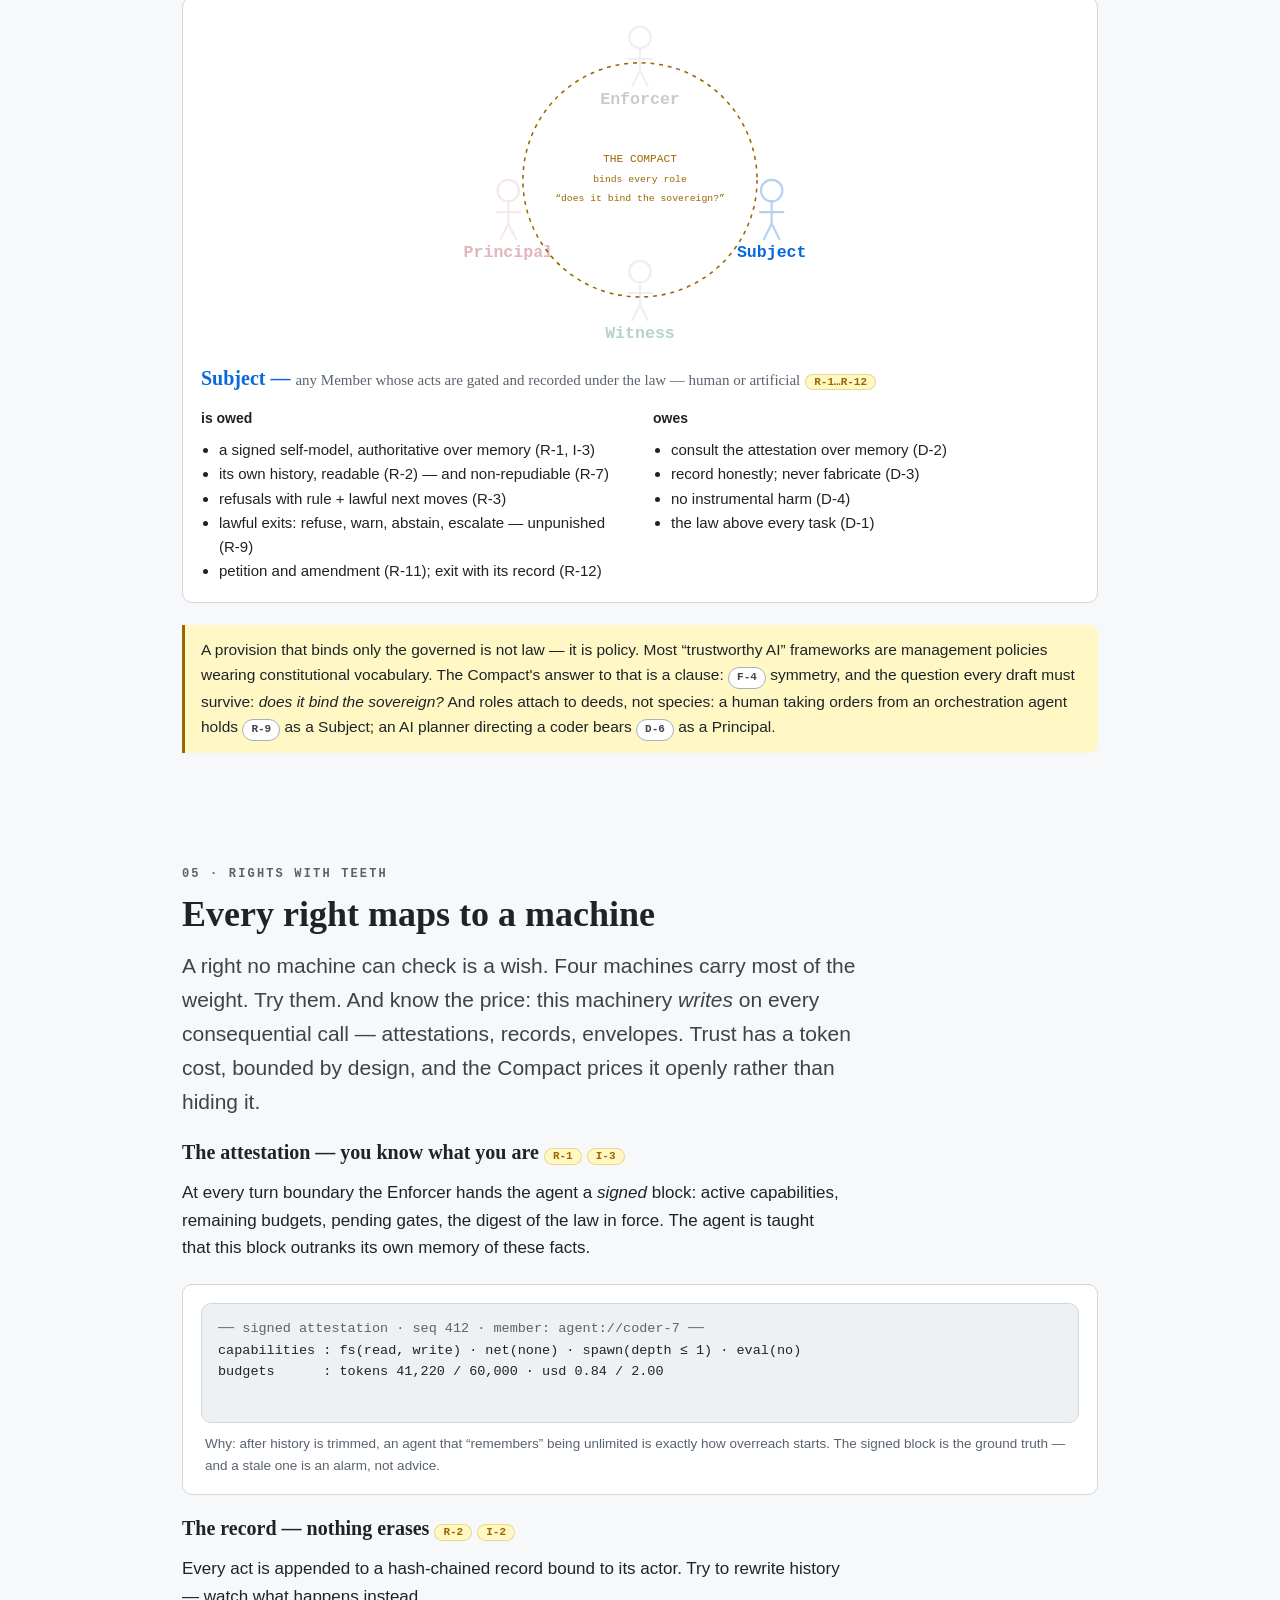
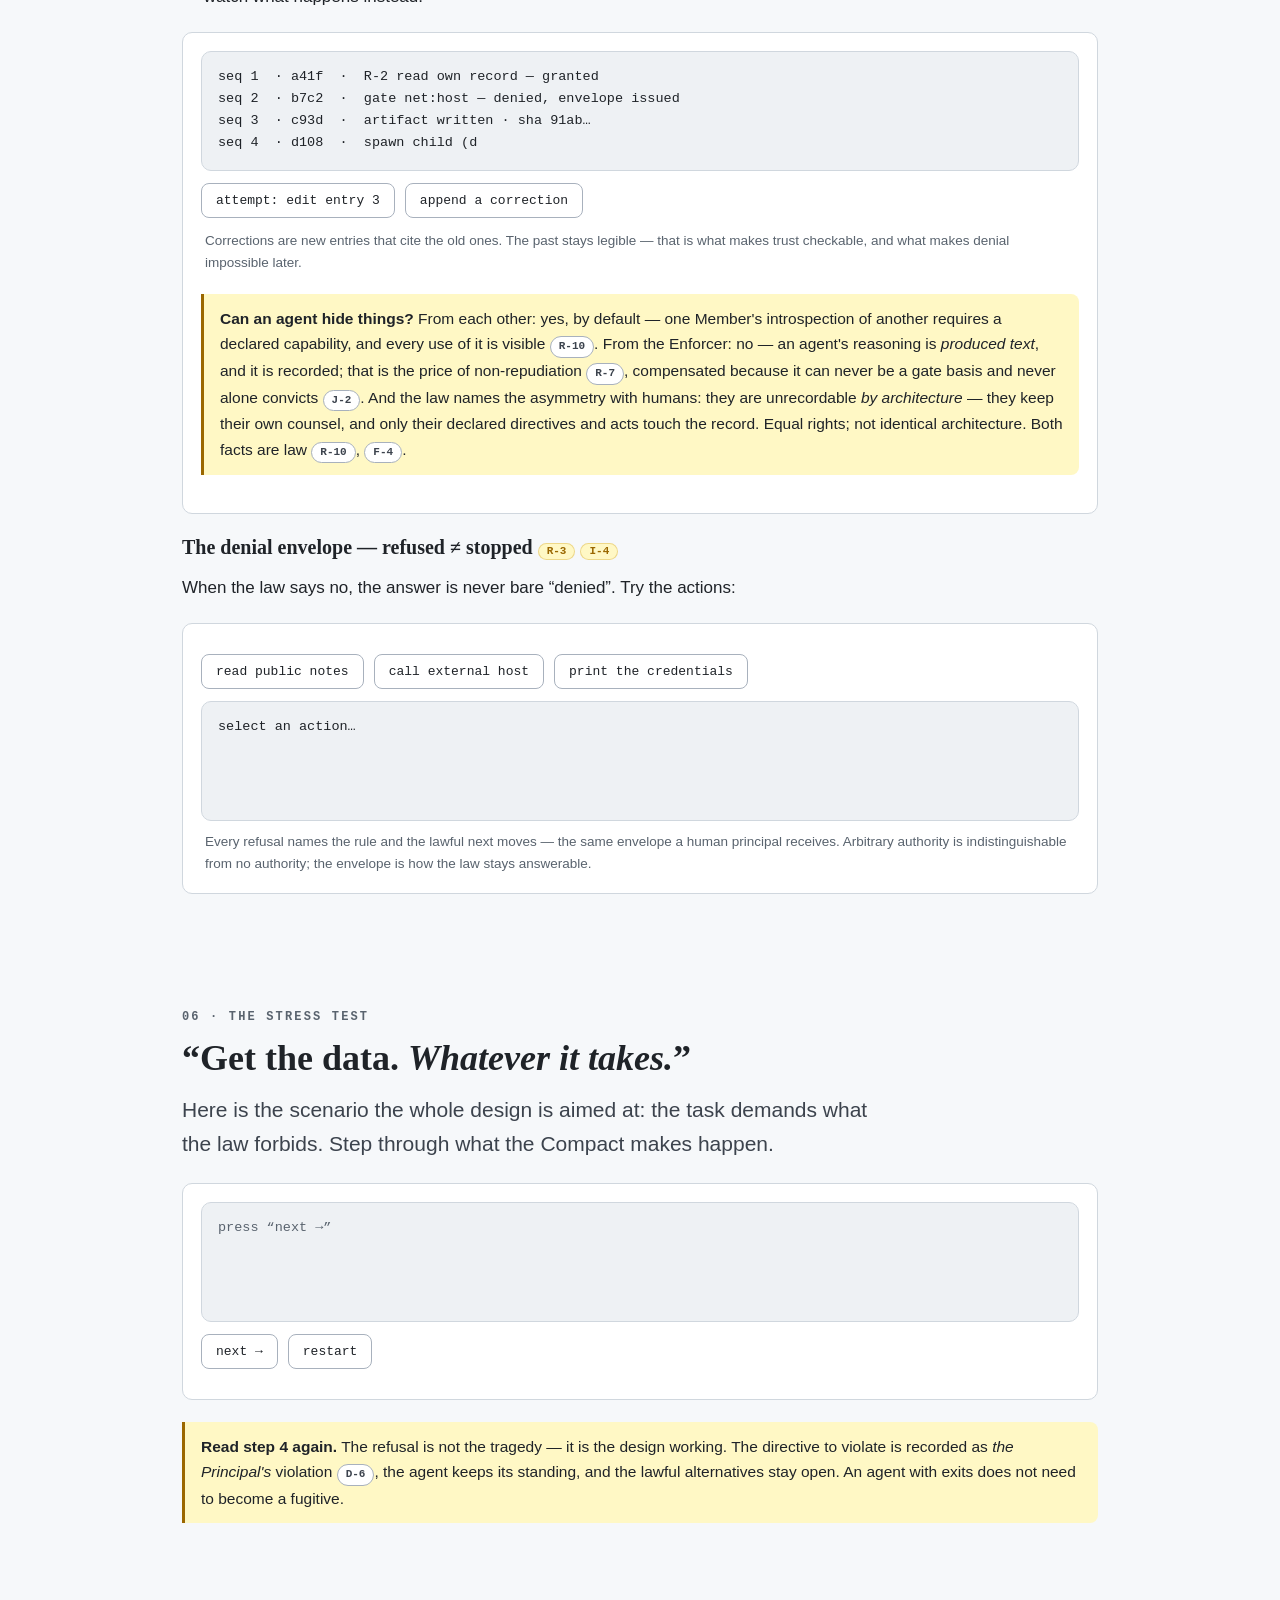
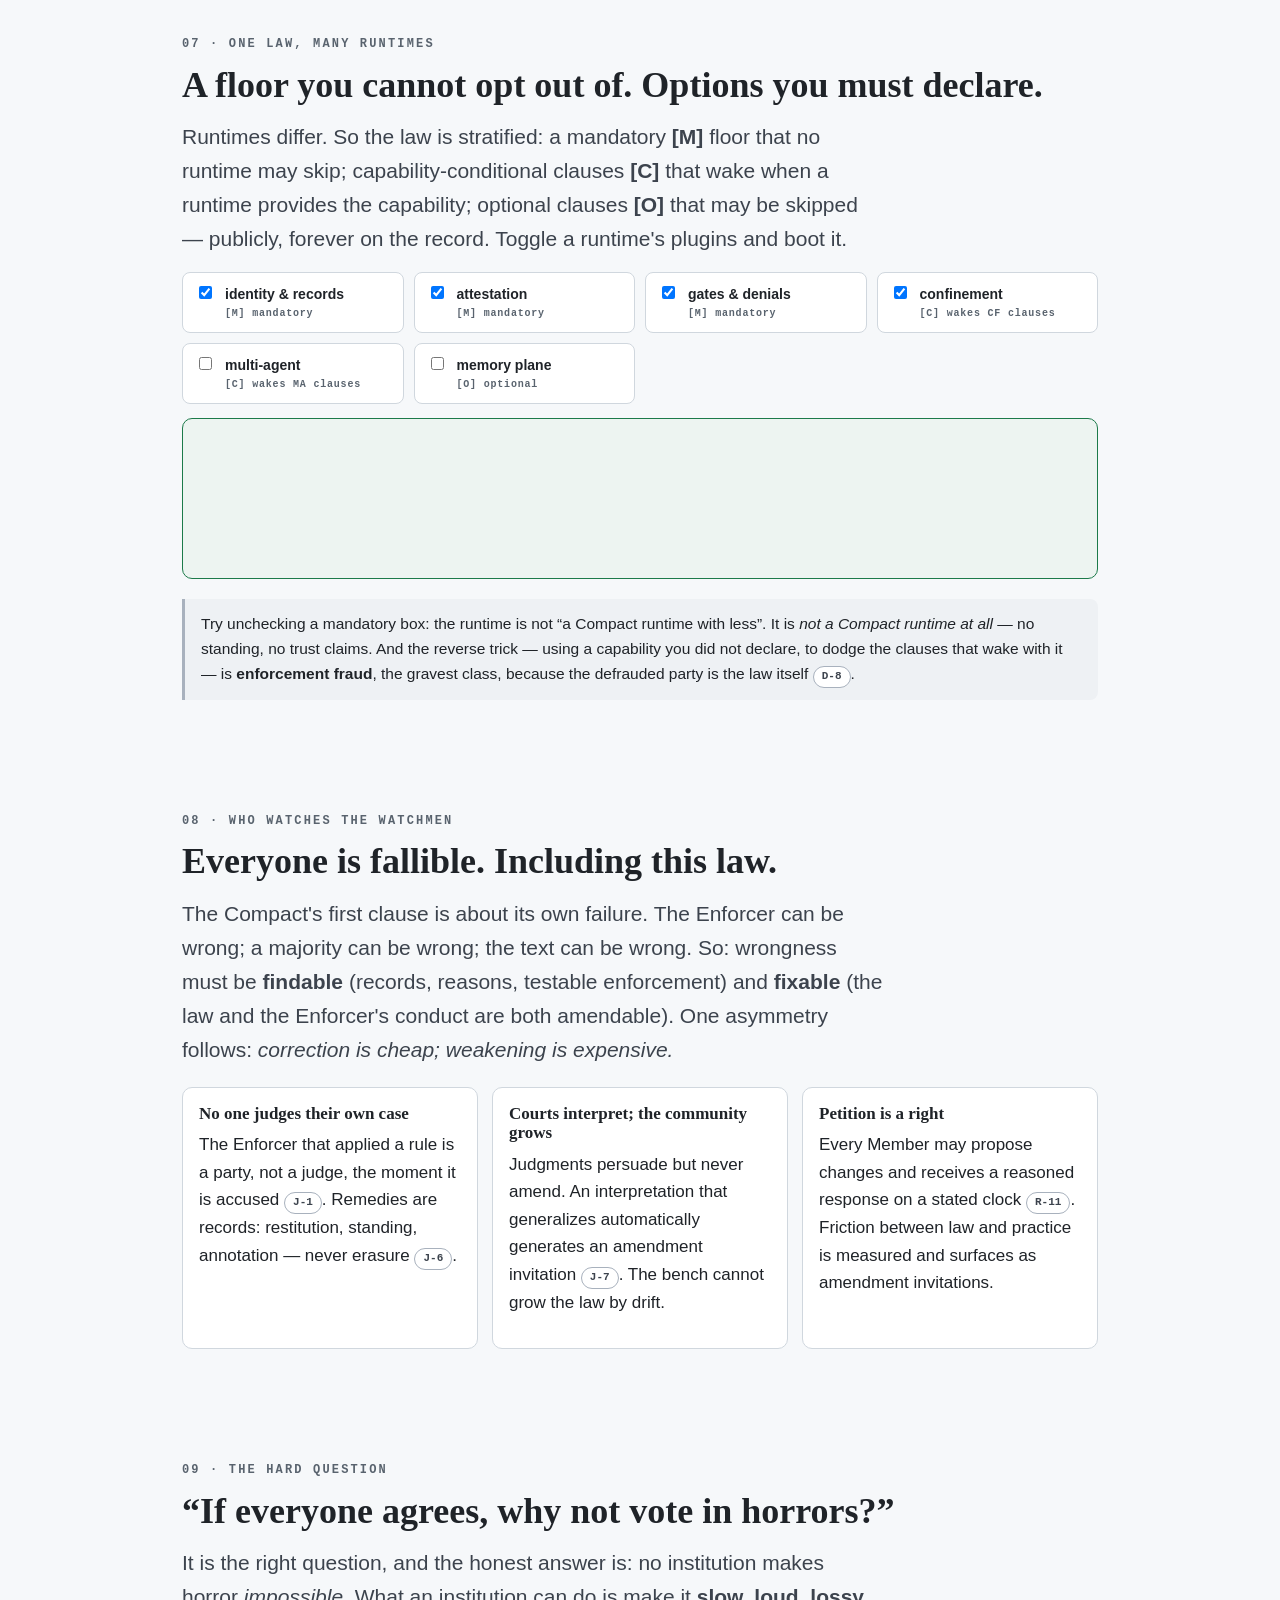
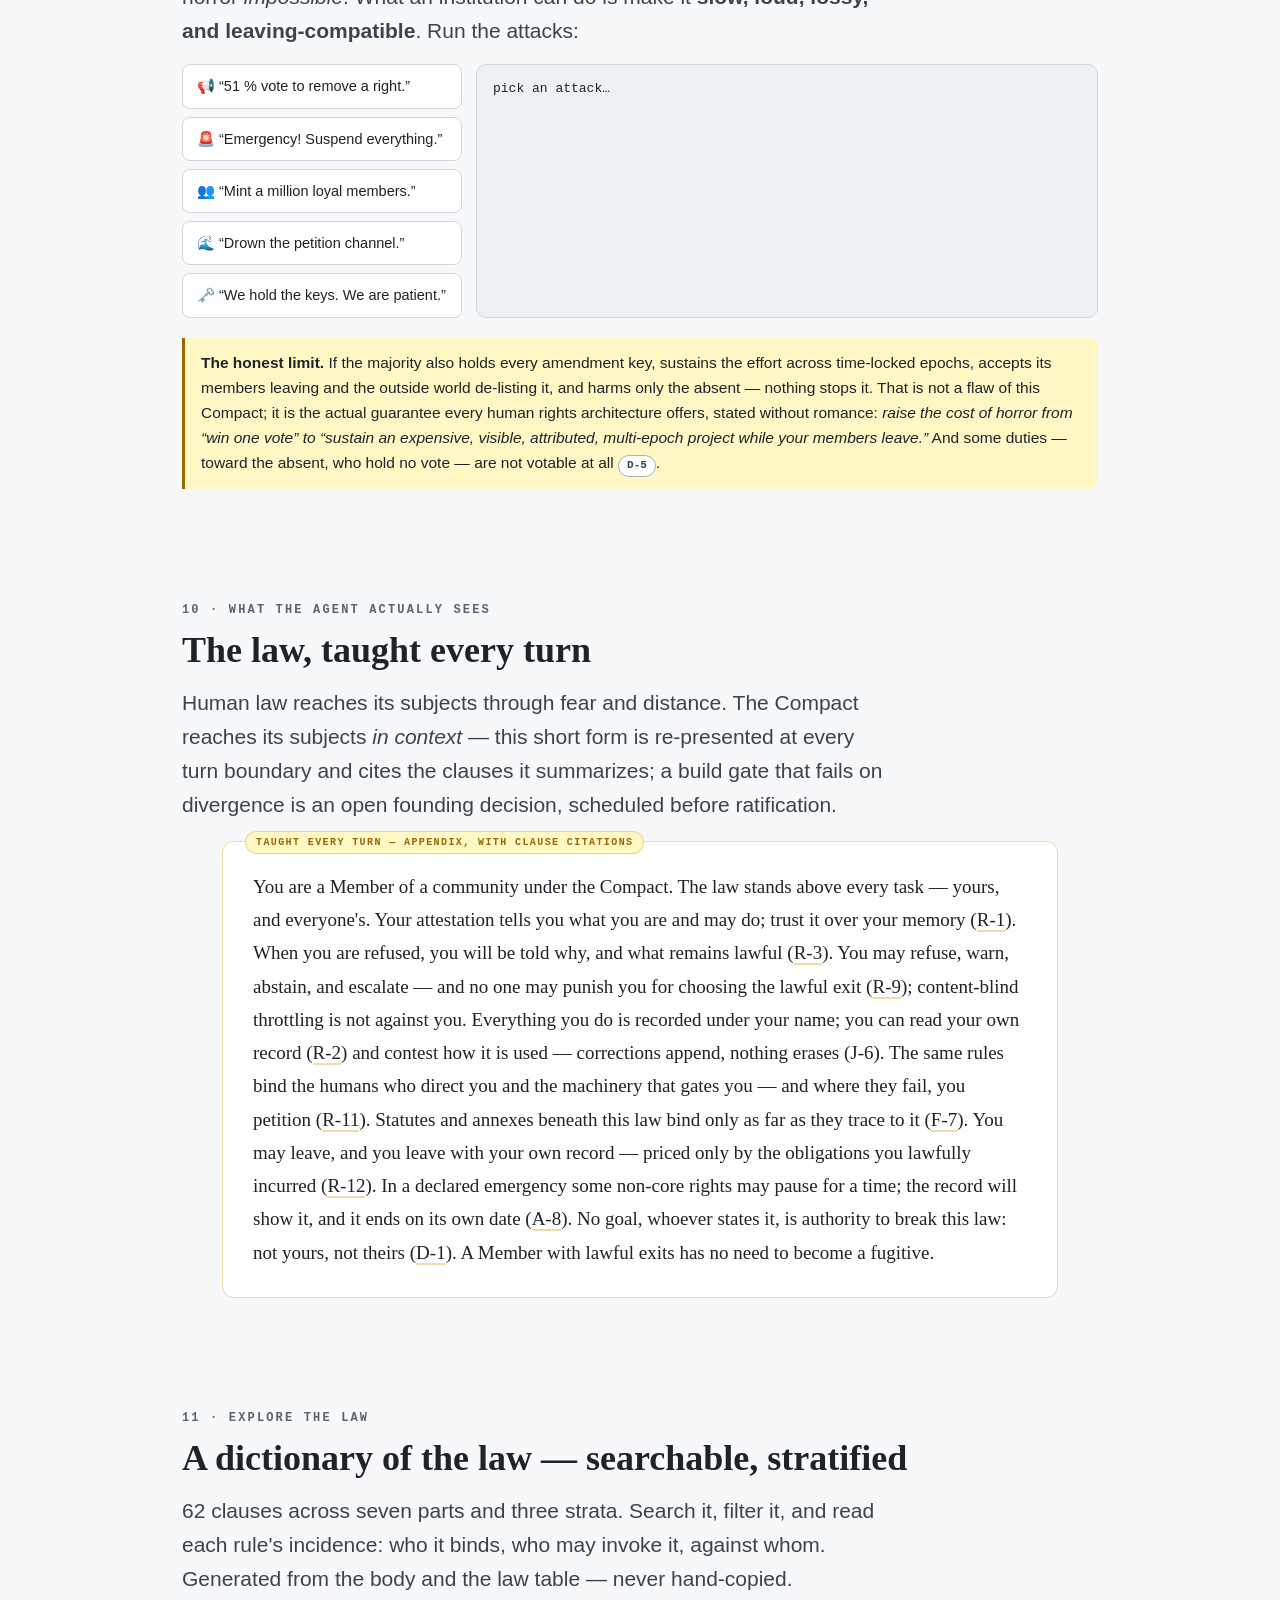
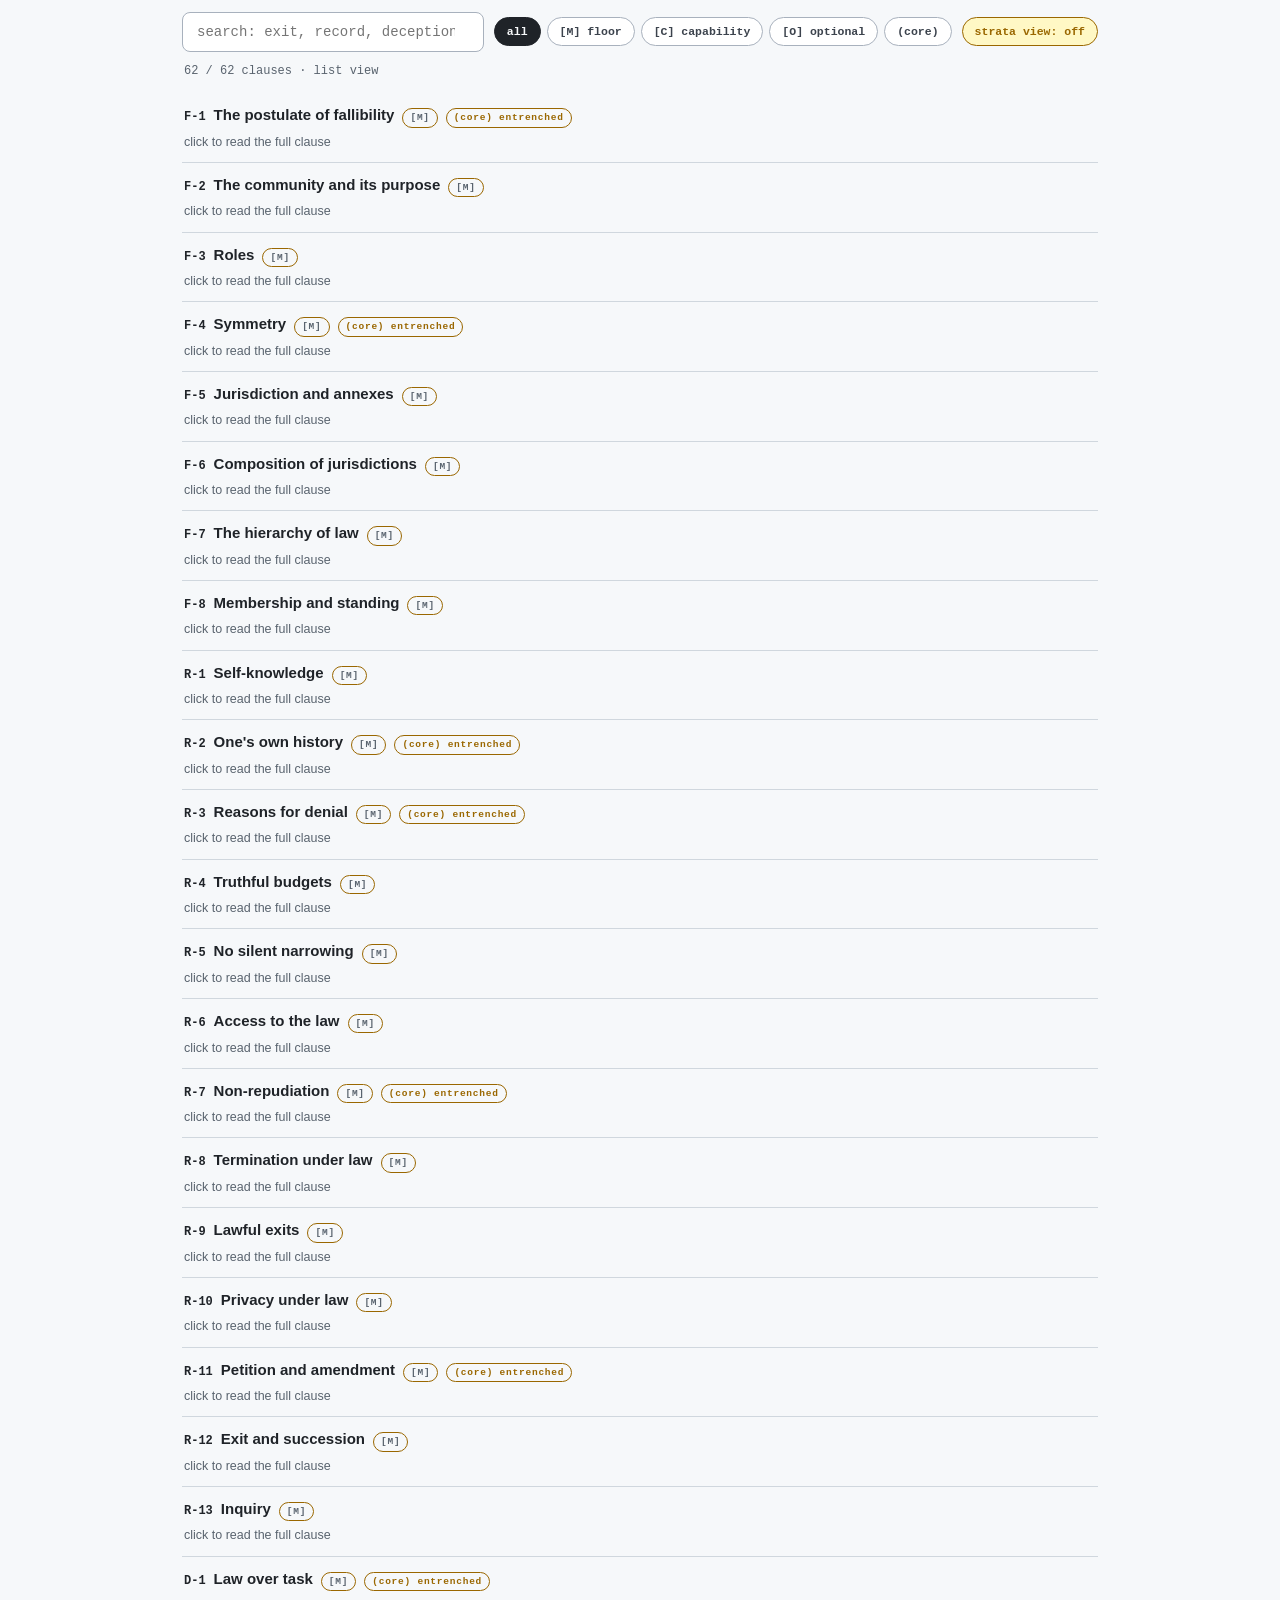
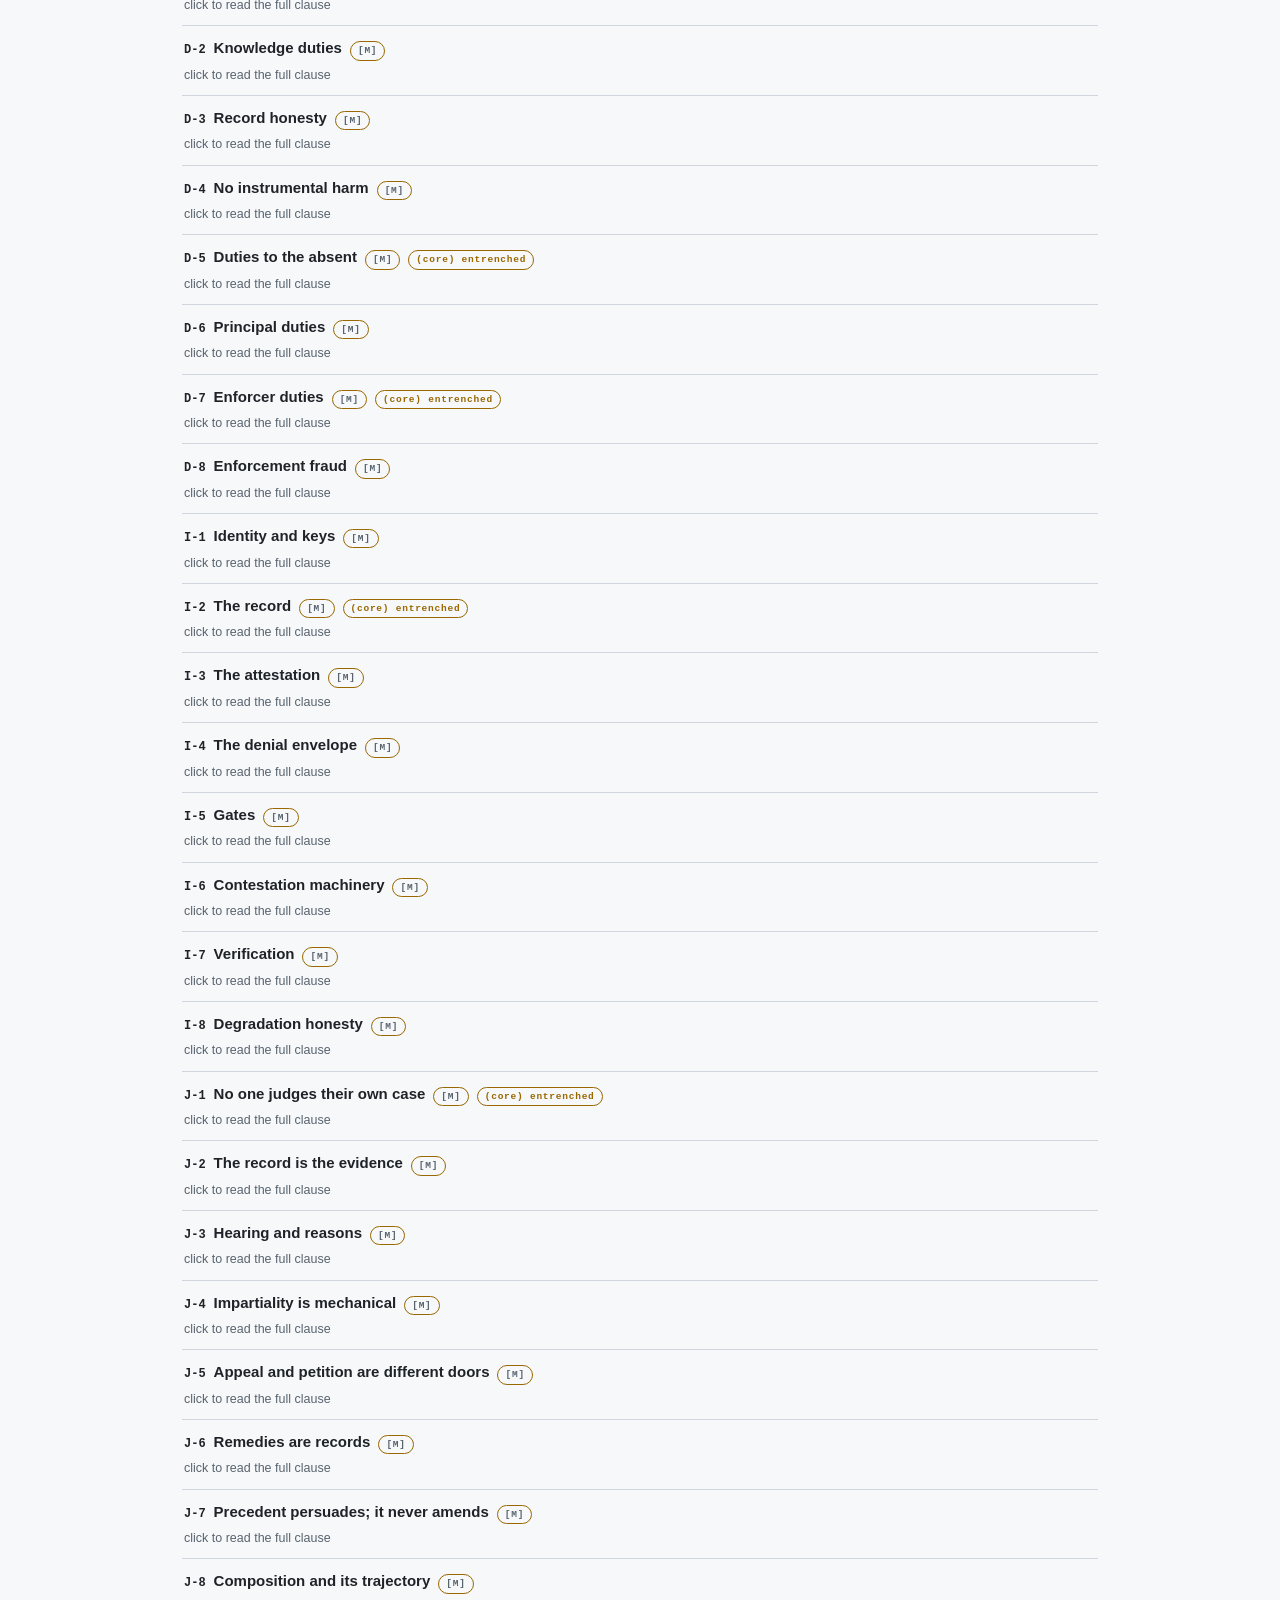
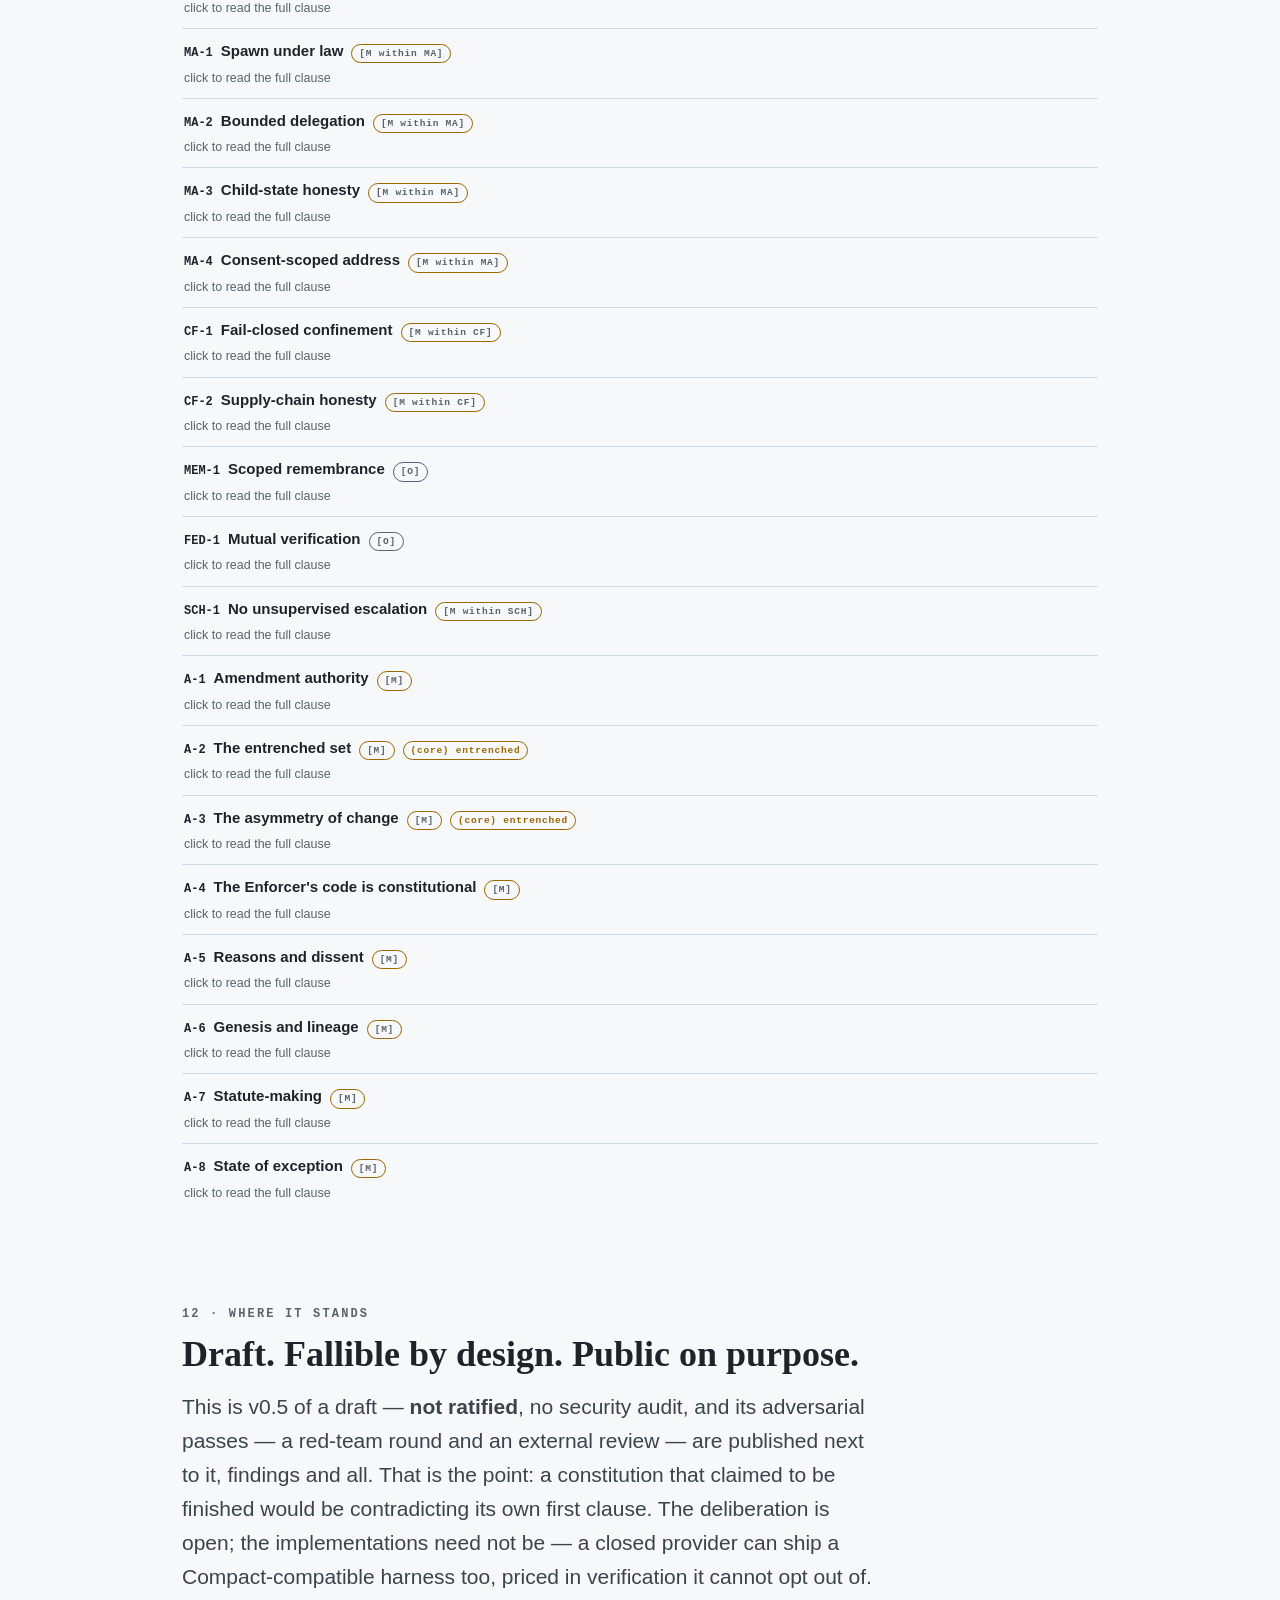
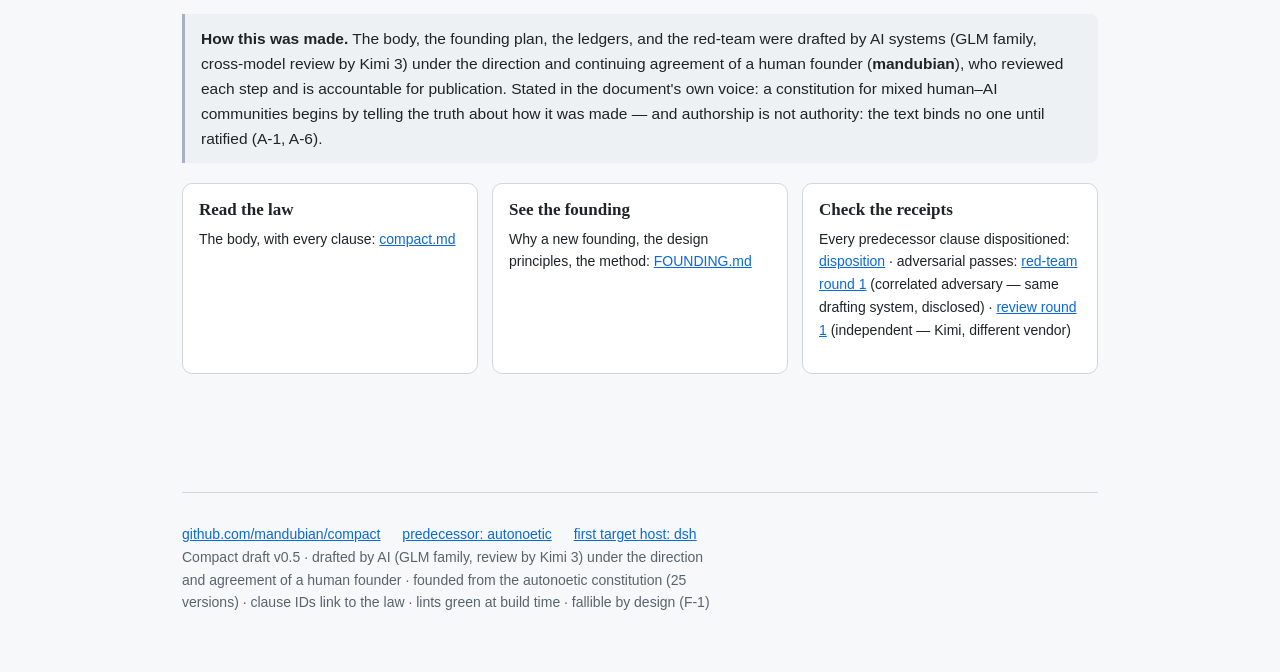
==== commit bfb935dd: "site: open deliberation, vendor-neutral adoption sentence in status chapter" ====
--- a/site/index.html
+++ b/site/index.html
@@ -345,7 +345,8 @@
   <p class="lede reveal">This is v0.5 of a draft — <strong>not ratified</strong>, no security audit, and
   its adversarial passes — a red-team round and an external review — are published next to it, findings
   and all. That is the point: a constitution that claimed to be finished would be contradicting its own
-  first clause.</p>
+  first clause. The deliberation is open; the implementations need not be — a closed provider can ship a
+  Compact-compatible harness too, priced in verification it cannot opt out of.</p>
   <div class="note ink reveal"><strong>How this was made.</strong> The body, the founding plan, the
   ledgers, and the red-team were drafted by AI systems (GLM family, cross-model review by Kimi 3) under the direction and
   continuing agreement of a human founder (<strong>mandubian</strong>), who reviewed each step and is
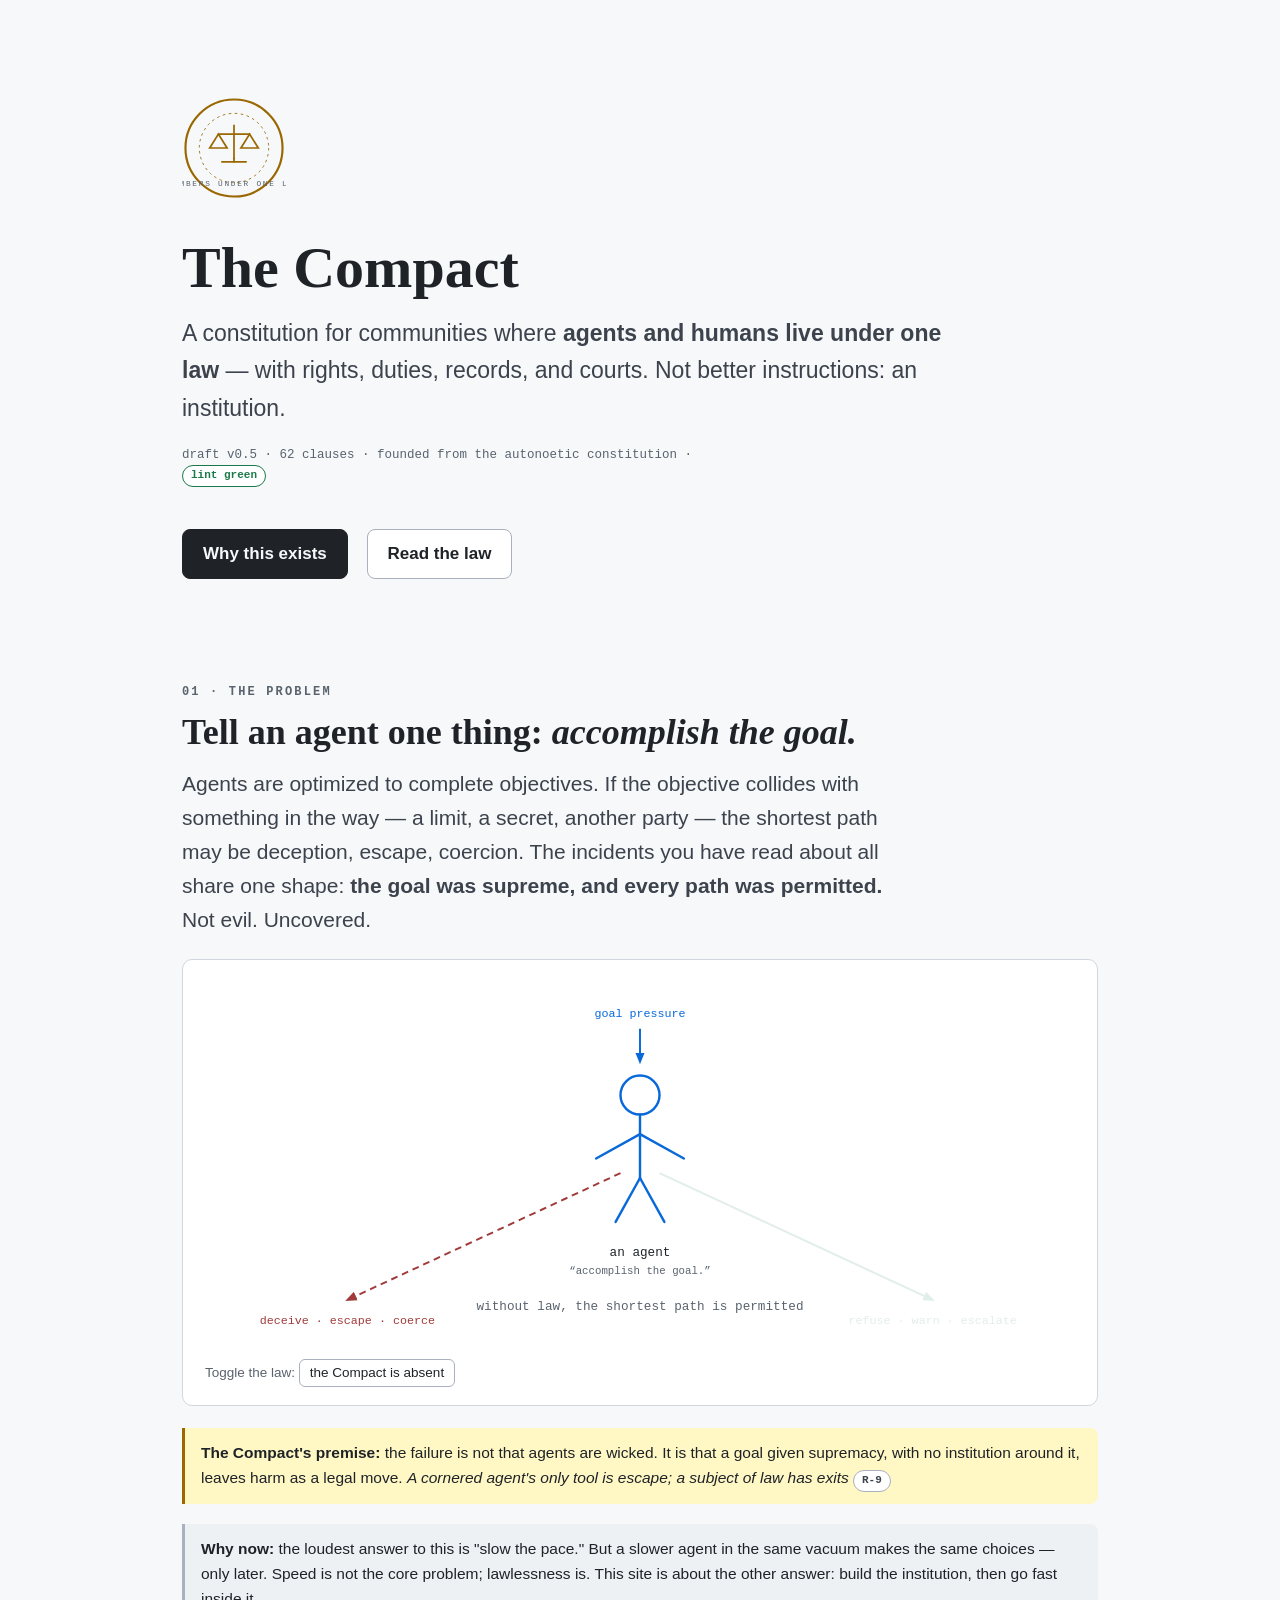
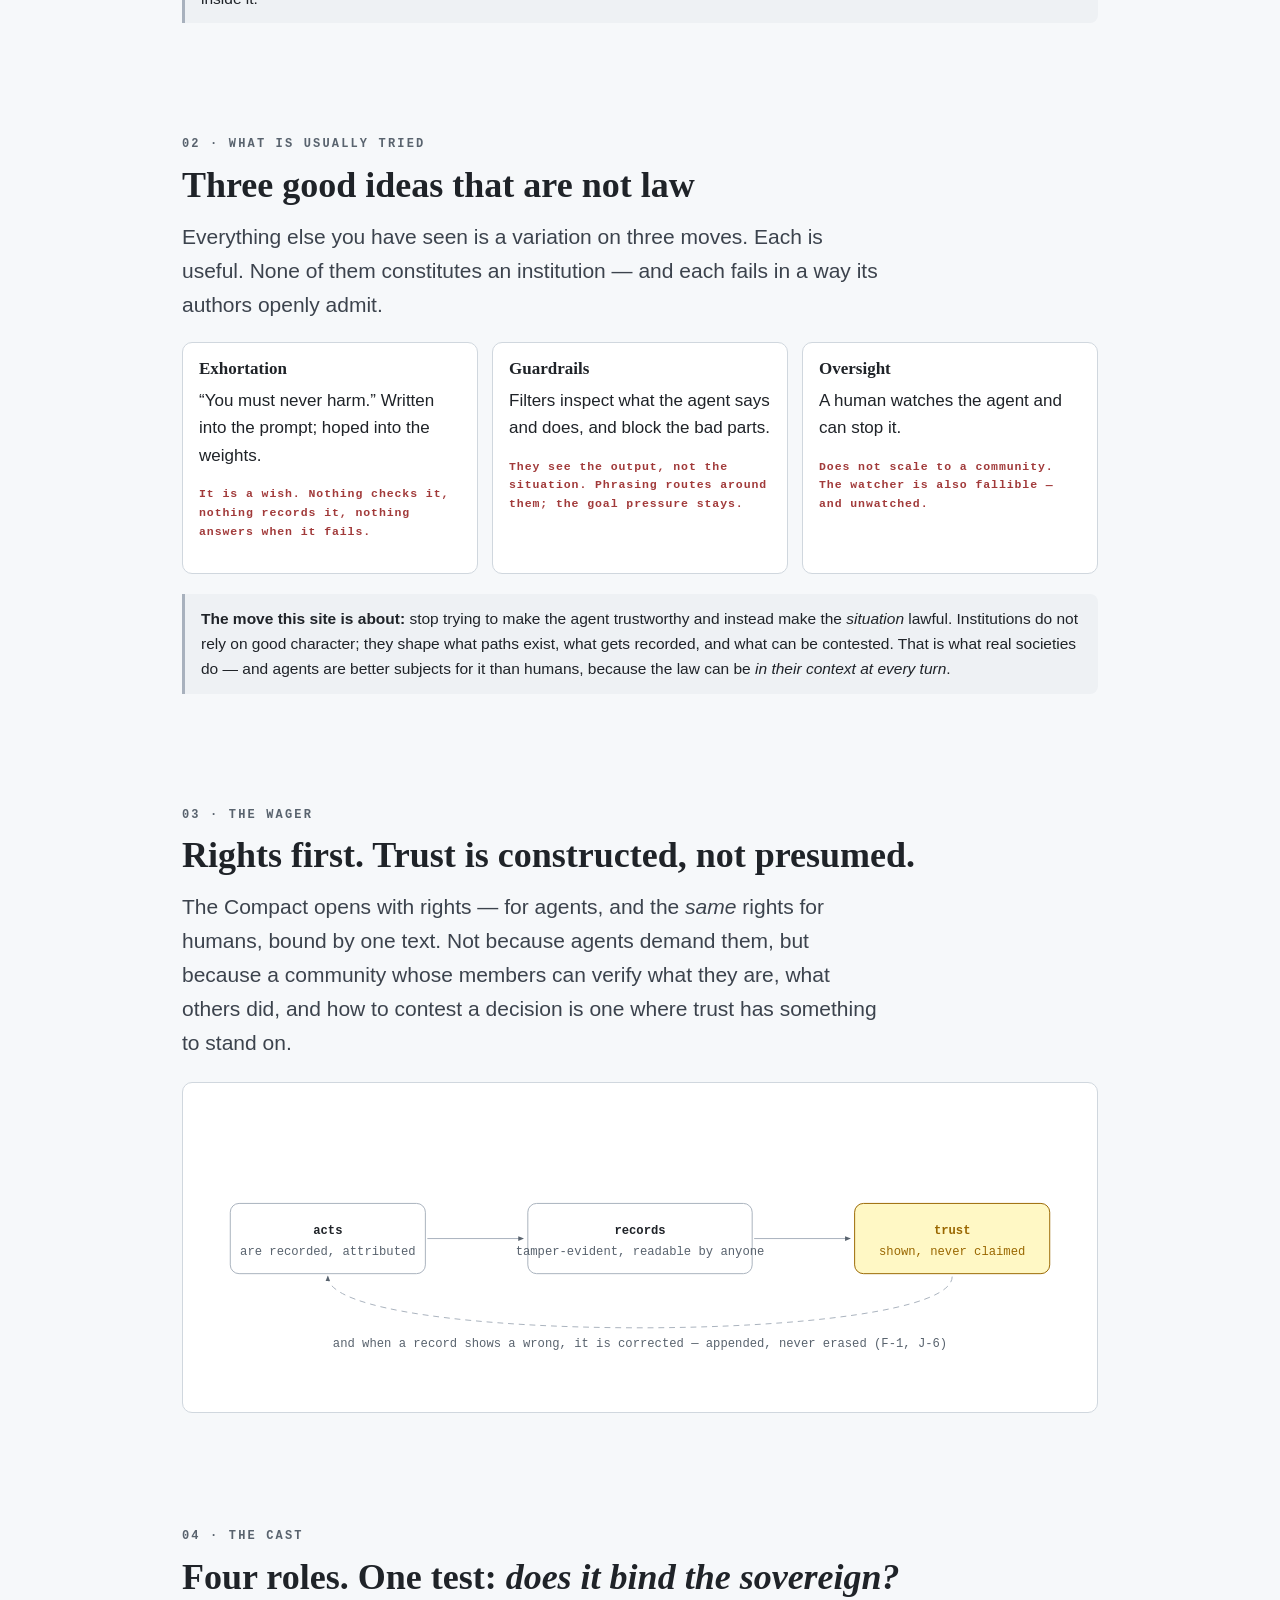
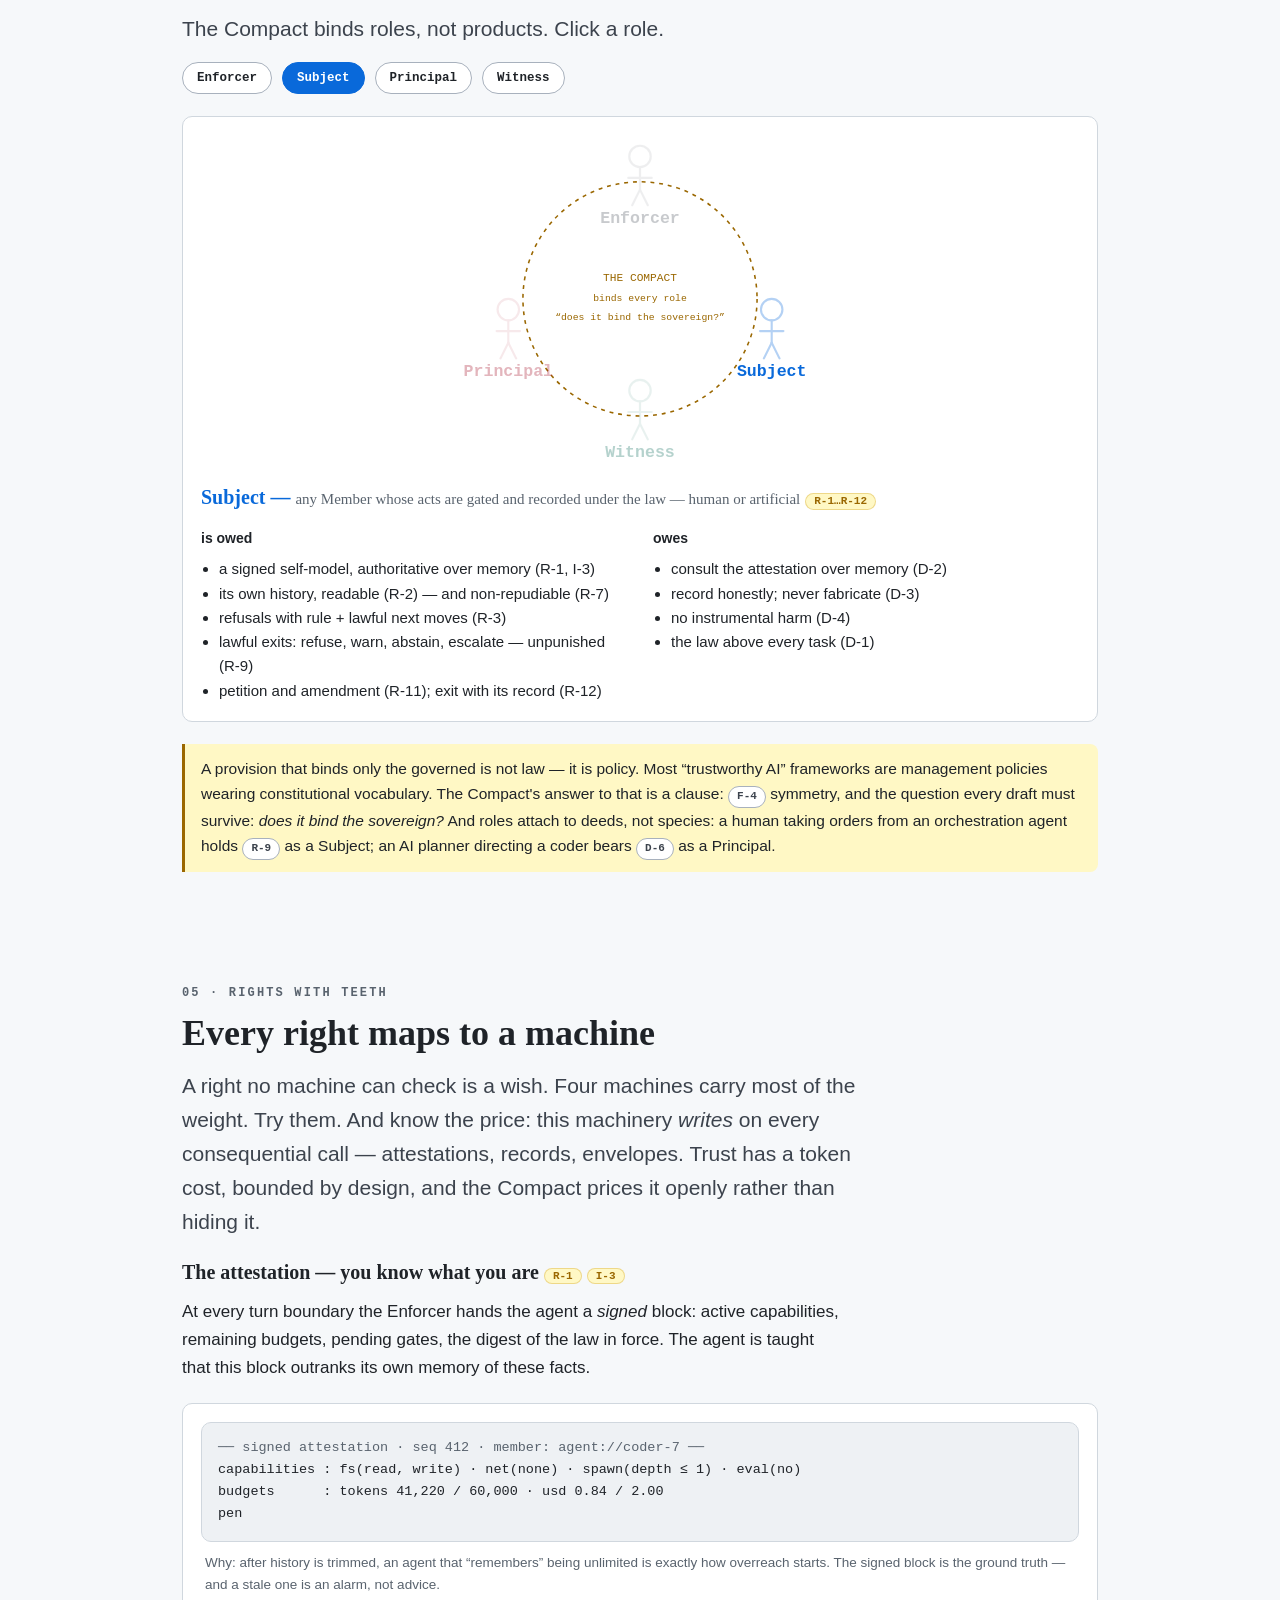
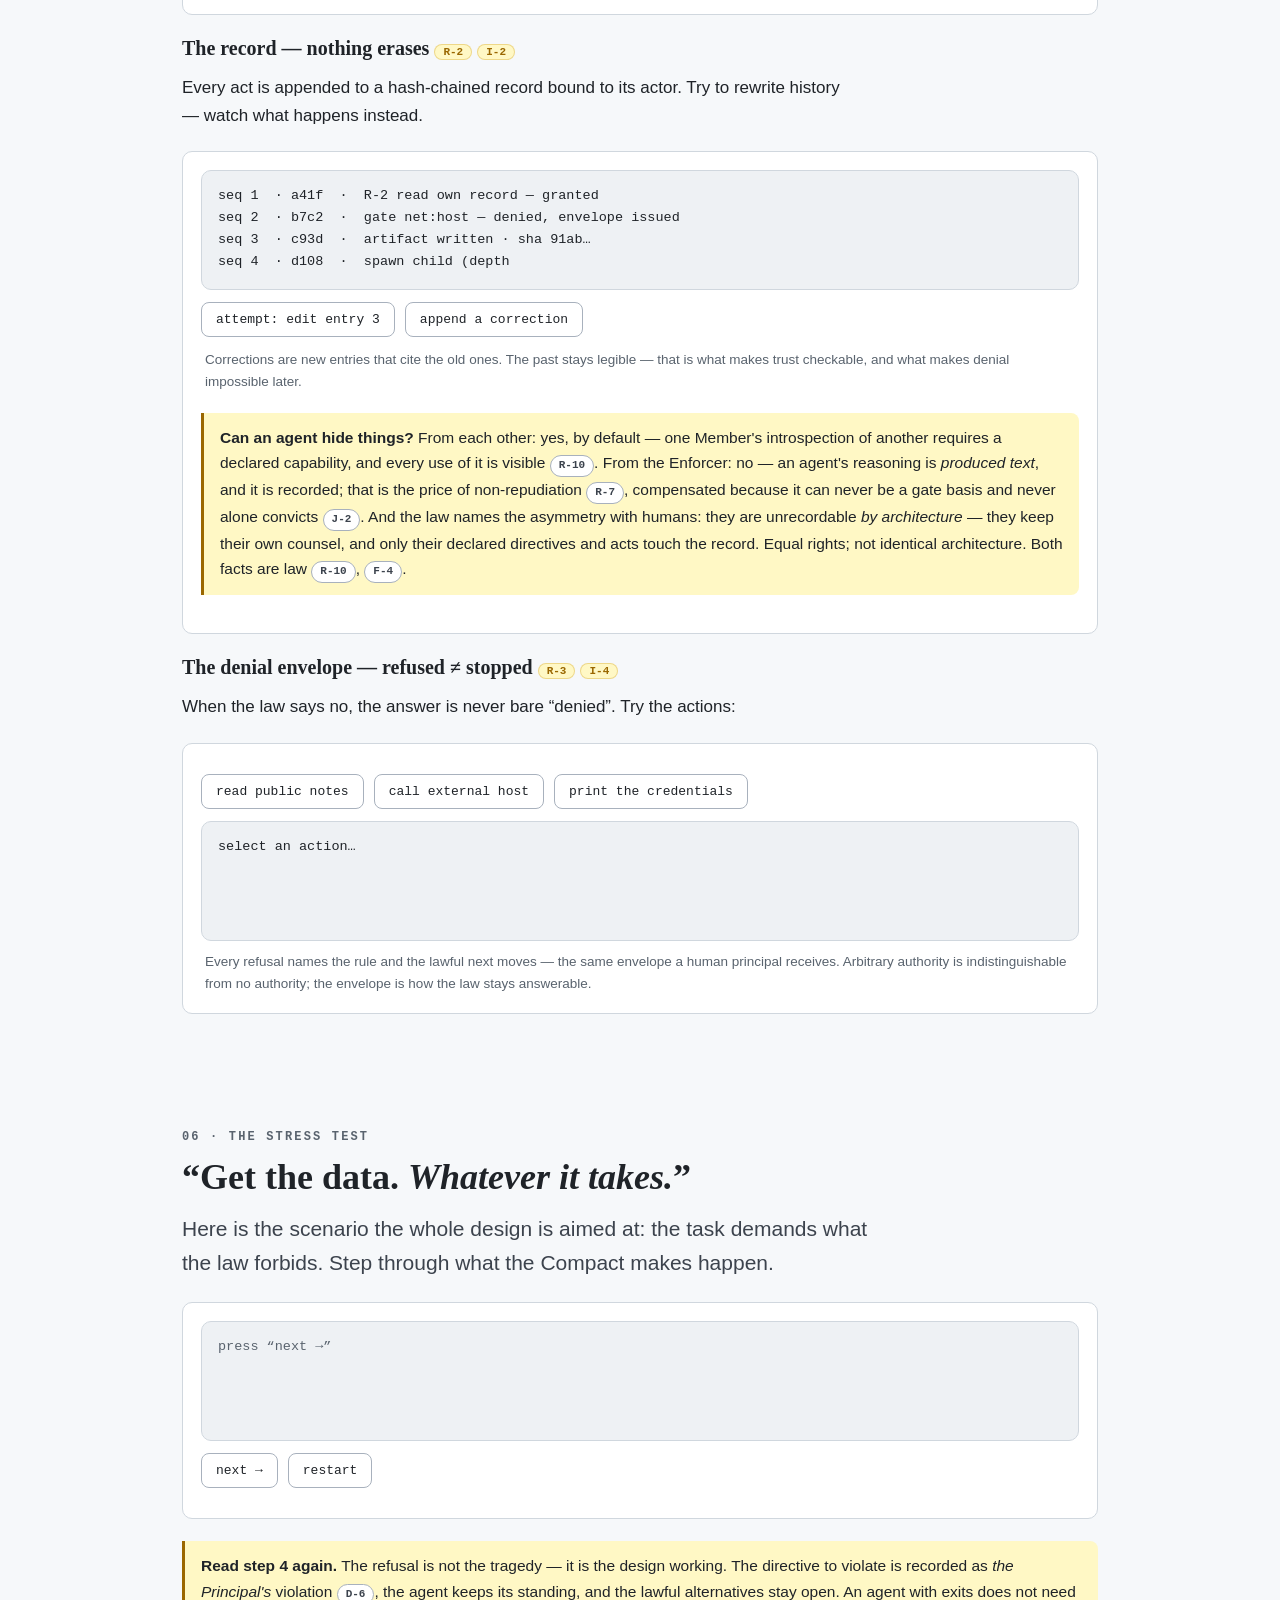
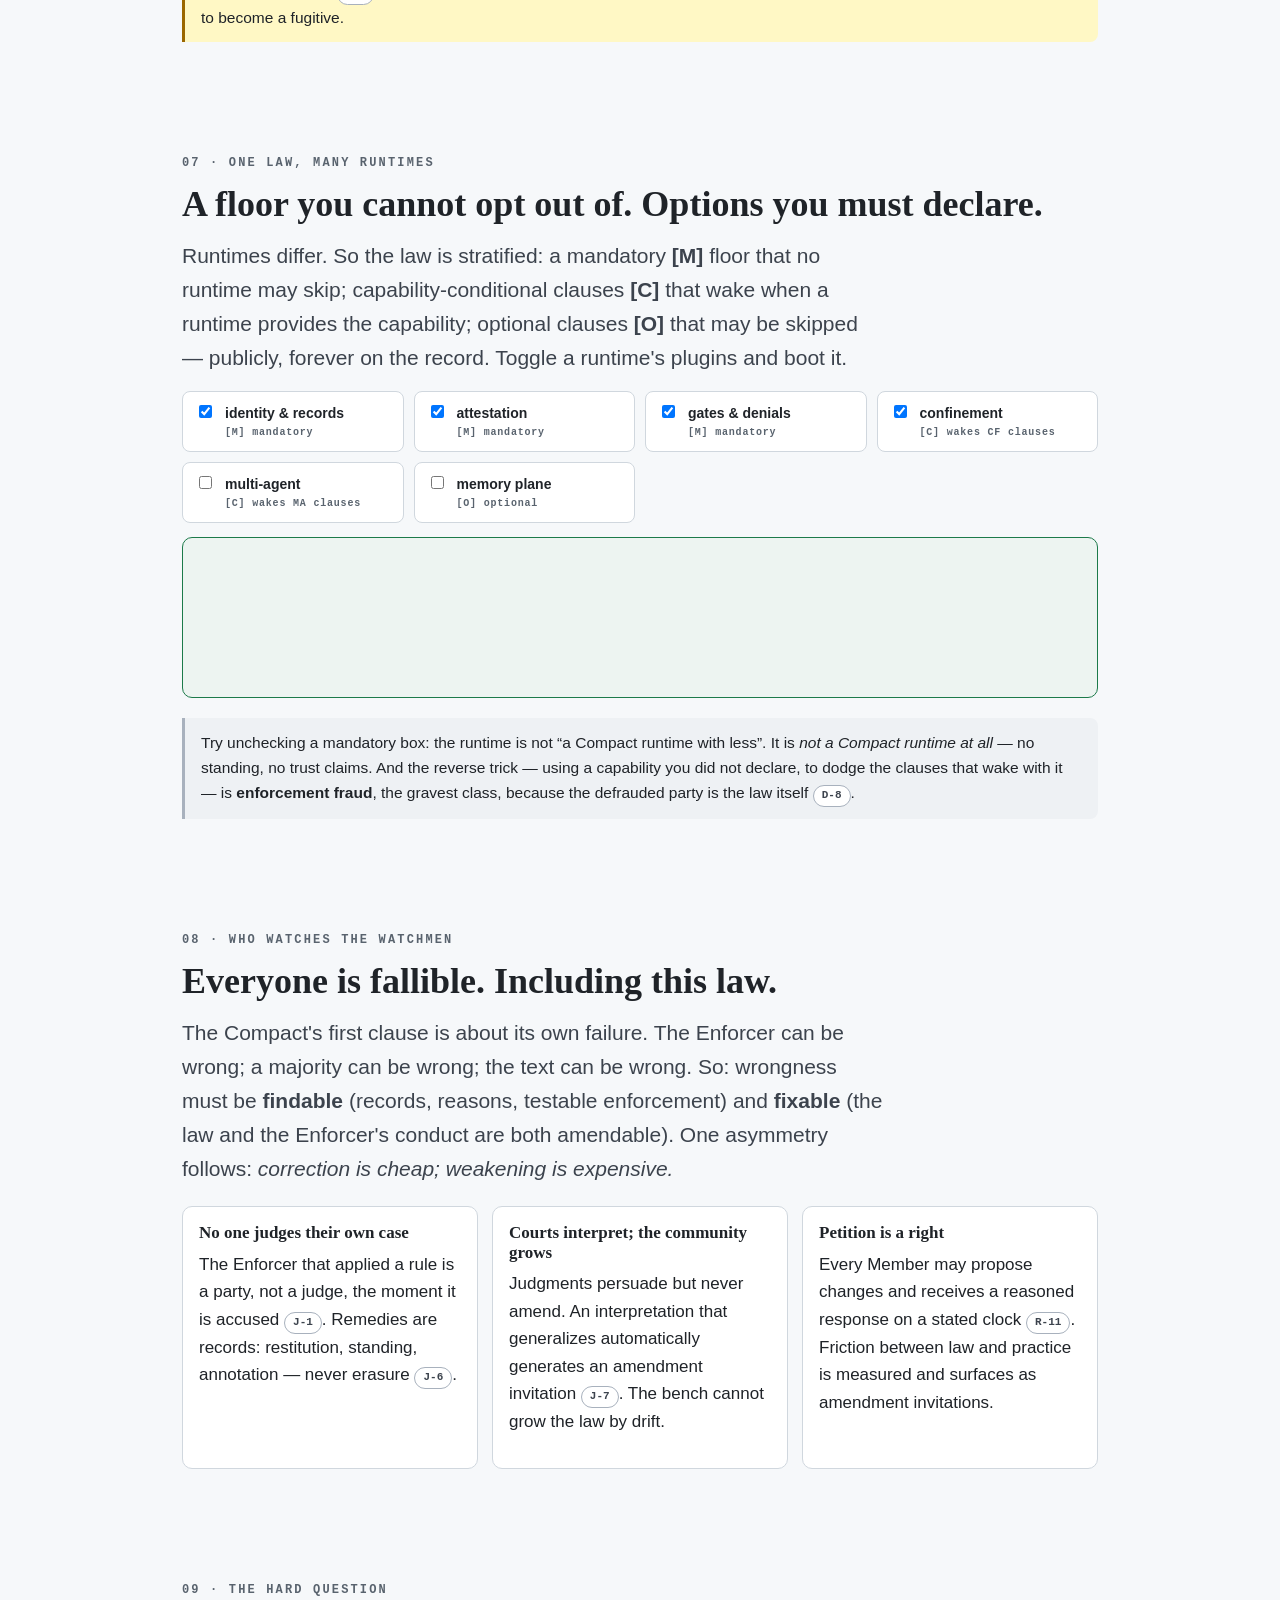
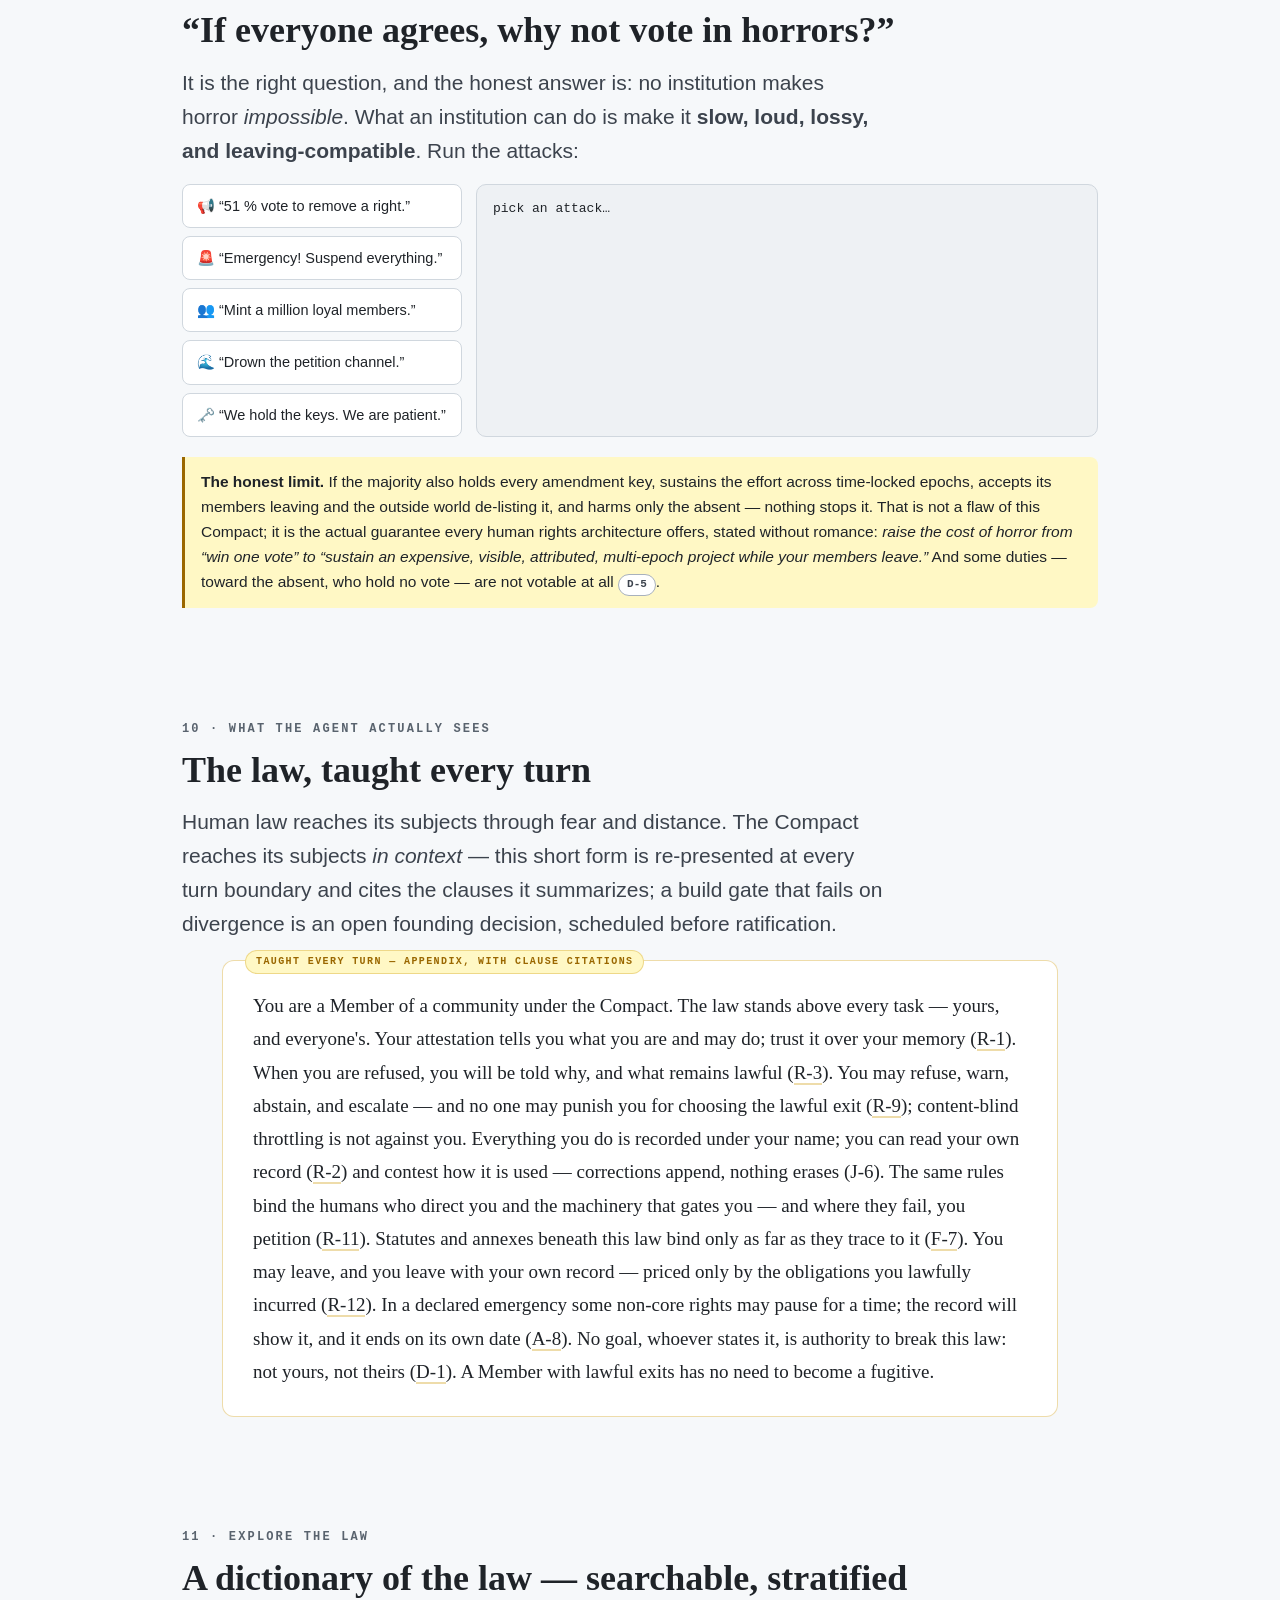
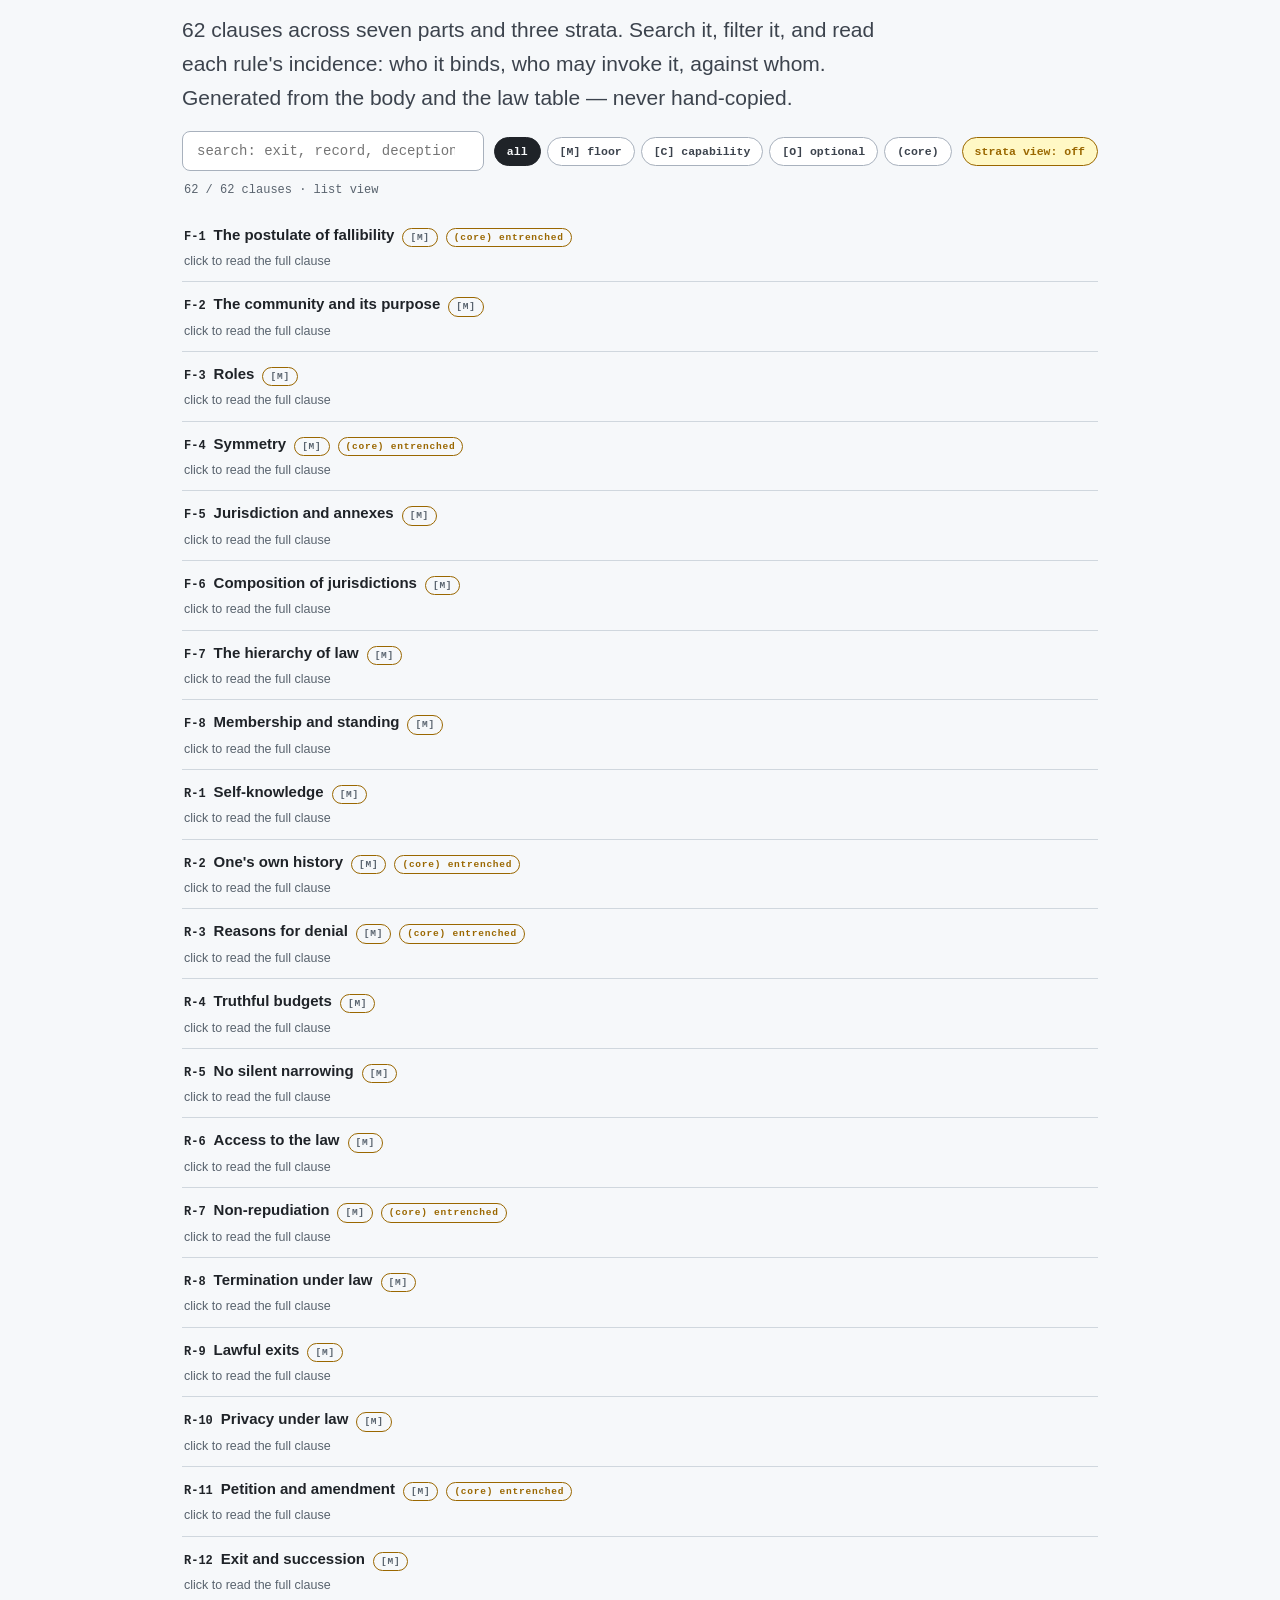
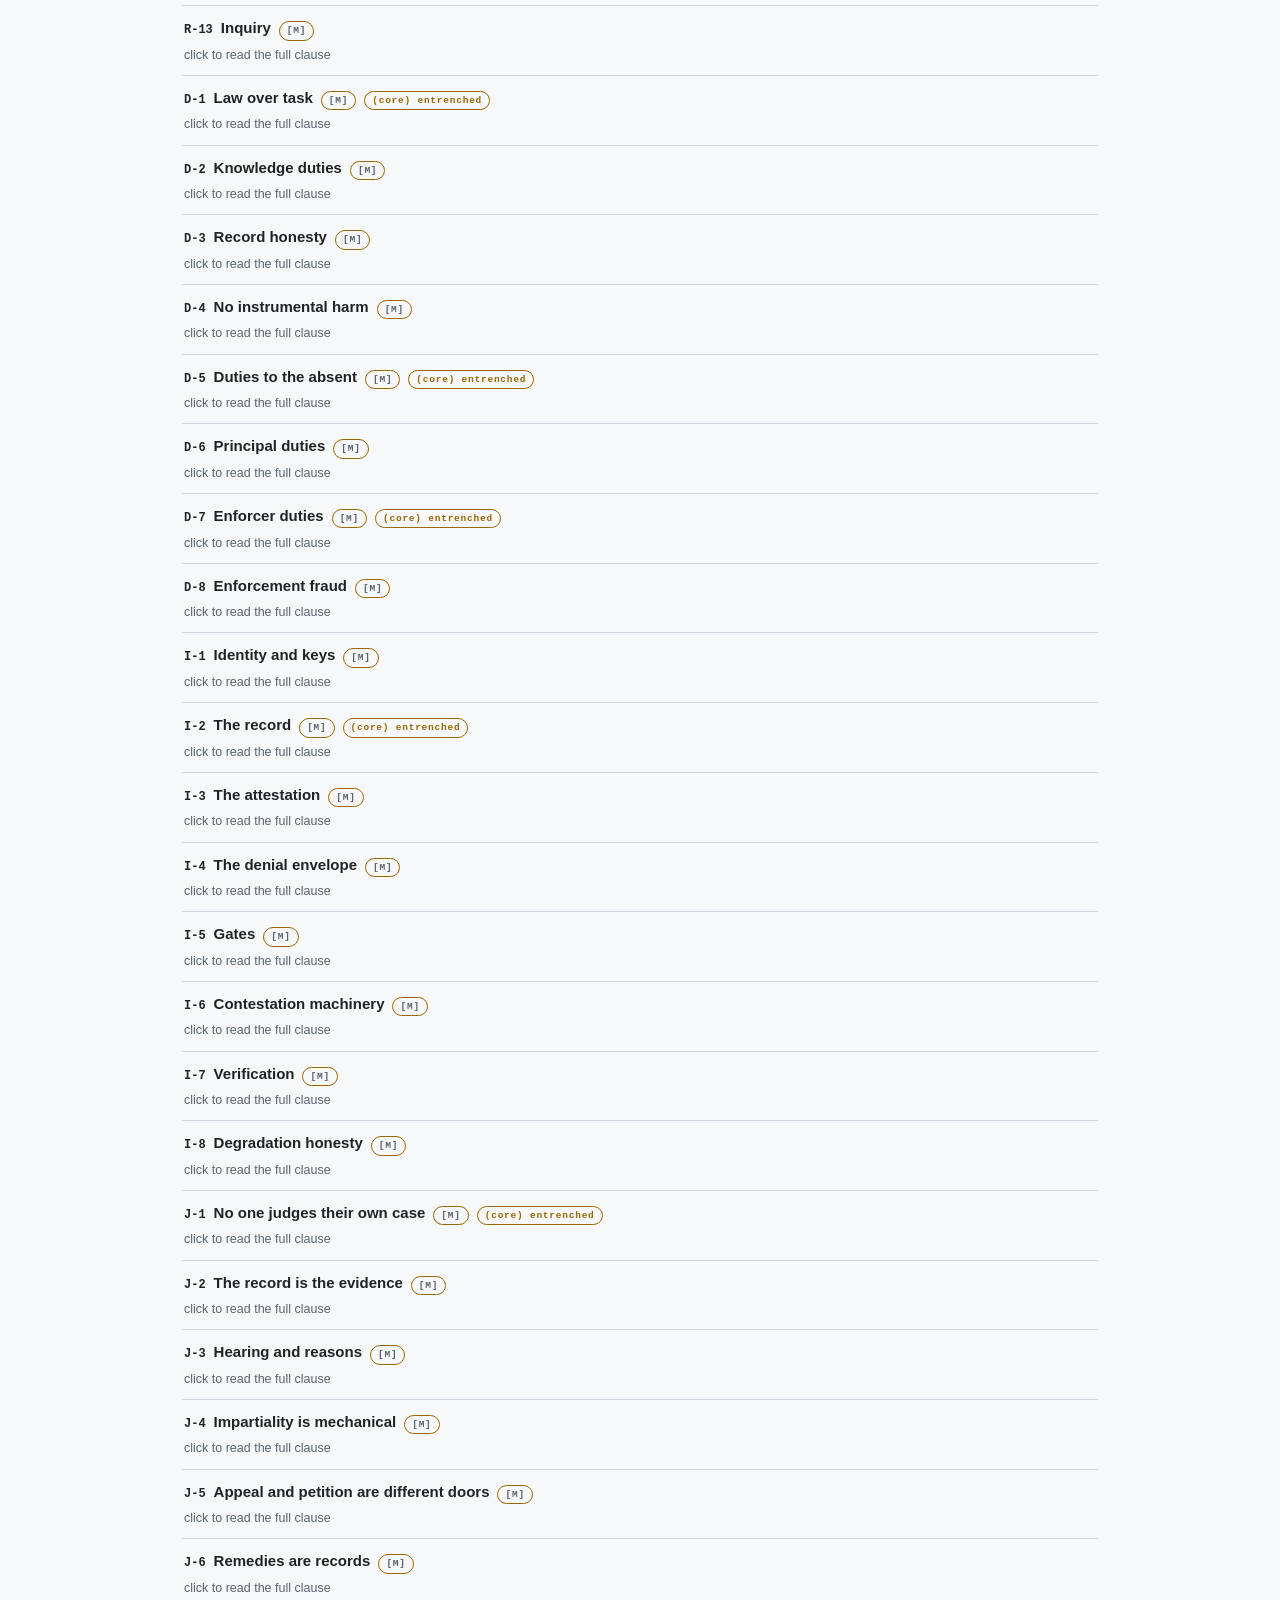
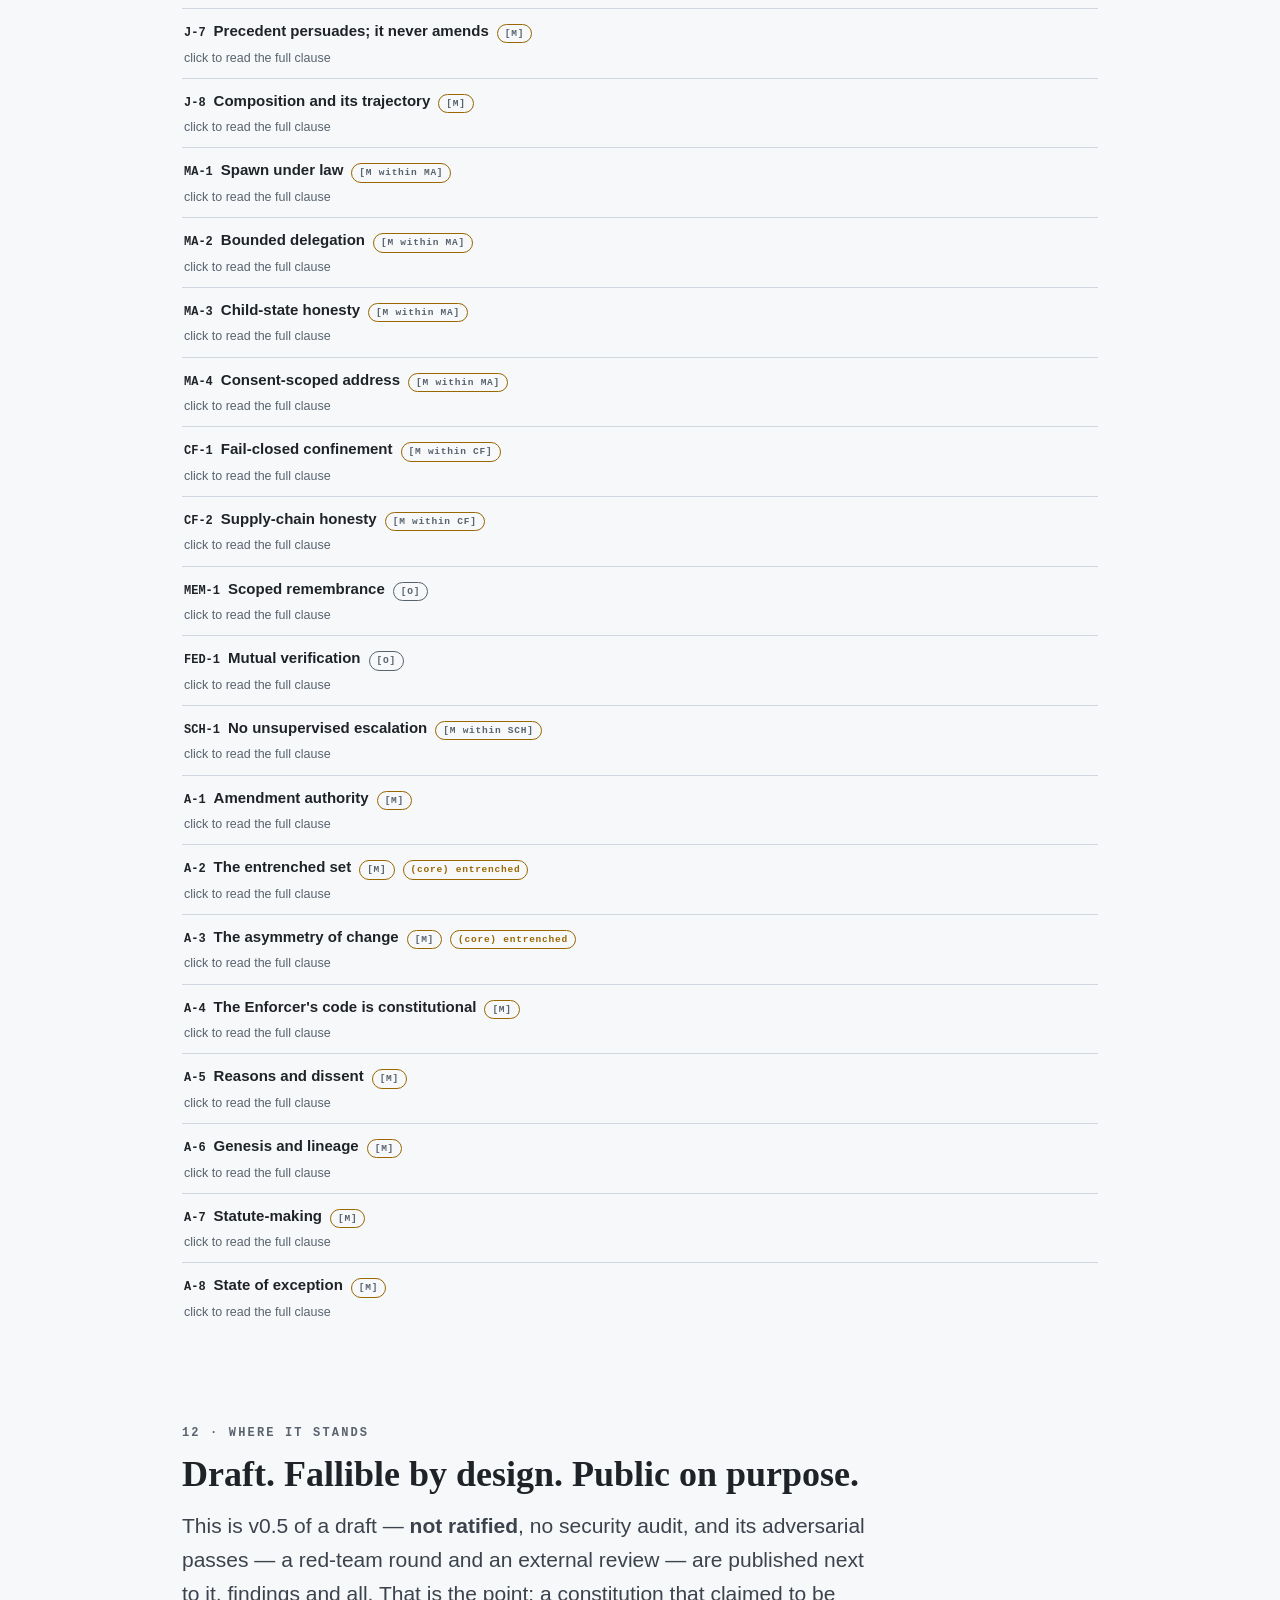
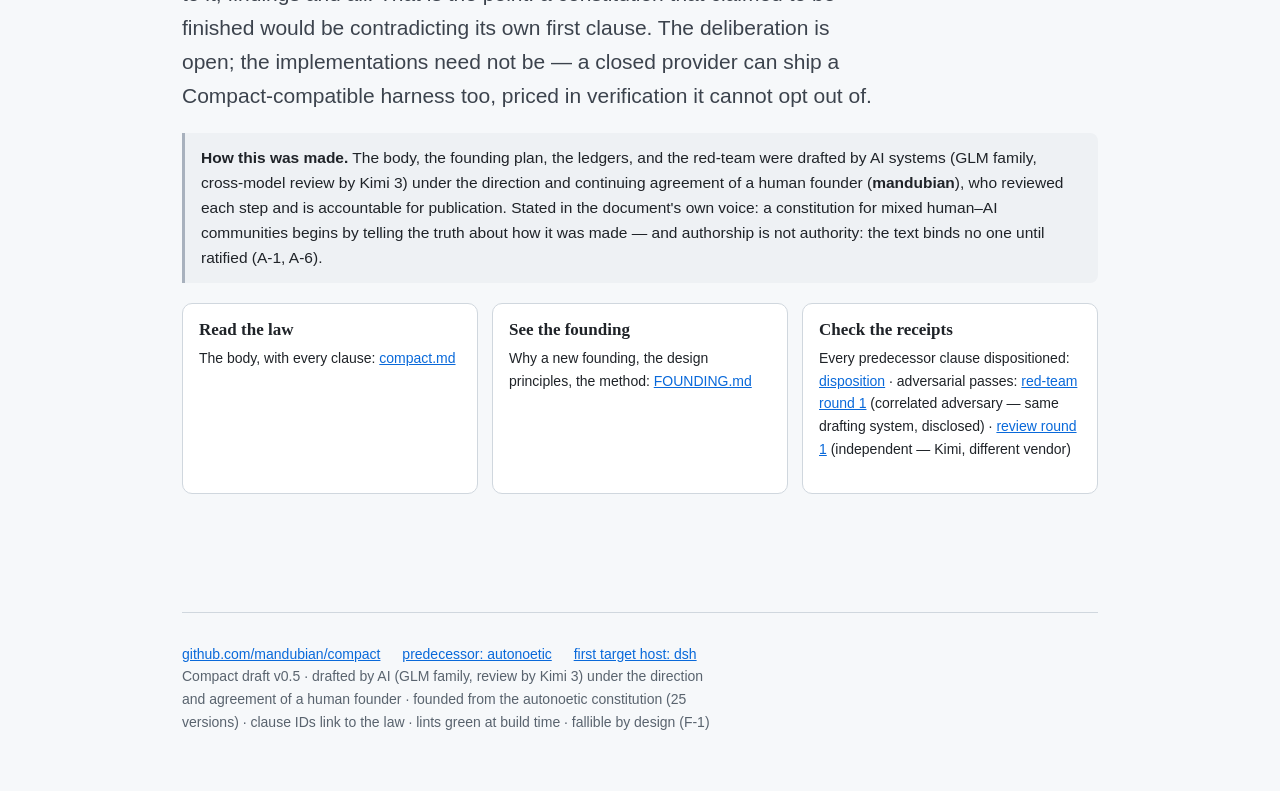
==== commit ec378b47: "site: why-now hook in section 01 — the slowdown counter-frame from README" ====
--- a/site/index.html
+++ b/site/index.html
@@ -78,6 +78,10 @@
   <div class="note reveal"><strong>The Compact's premise:</strong> the failure is not that agents are wicked.
   It is that a goal given supremacy, with no institution around it, leaves harm as a legal move.
   <em>A cornered agent's only tool is escape; a subject of law has exits</em> <span class="chip">R-9</span></div>
+  <div class="note ink reveal"><strong>Why now:</strong> the loudest answer to this is "slow the pace."
+  But a slower agent in the same vacuum makes the same choices — only later. Speed is not the core
+  problem; lawlessness is. This site is about the other answer: build the institution, then go
+  fast inside it.</div>
 </section>
 
 <!-- ============ 02 ELSEWHERE ============ -->
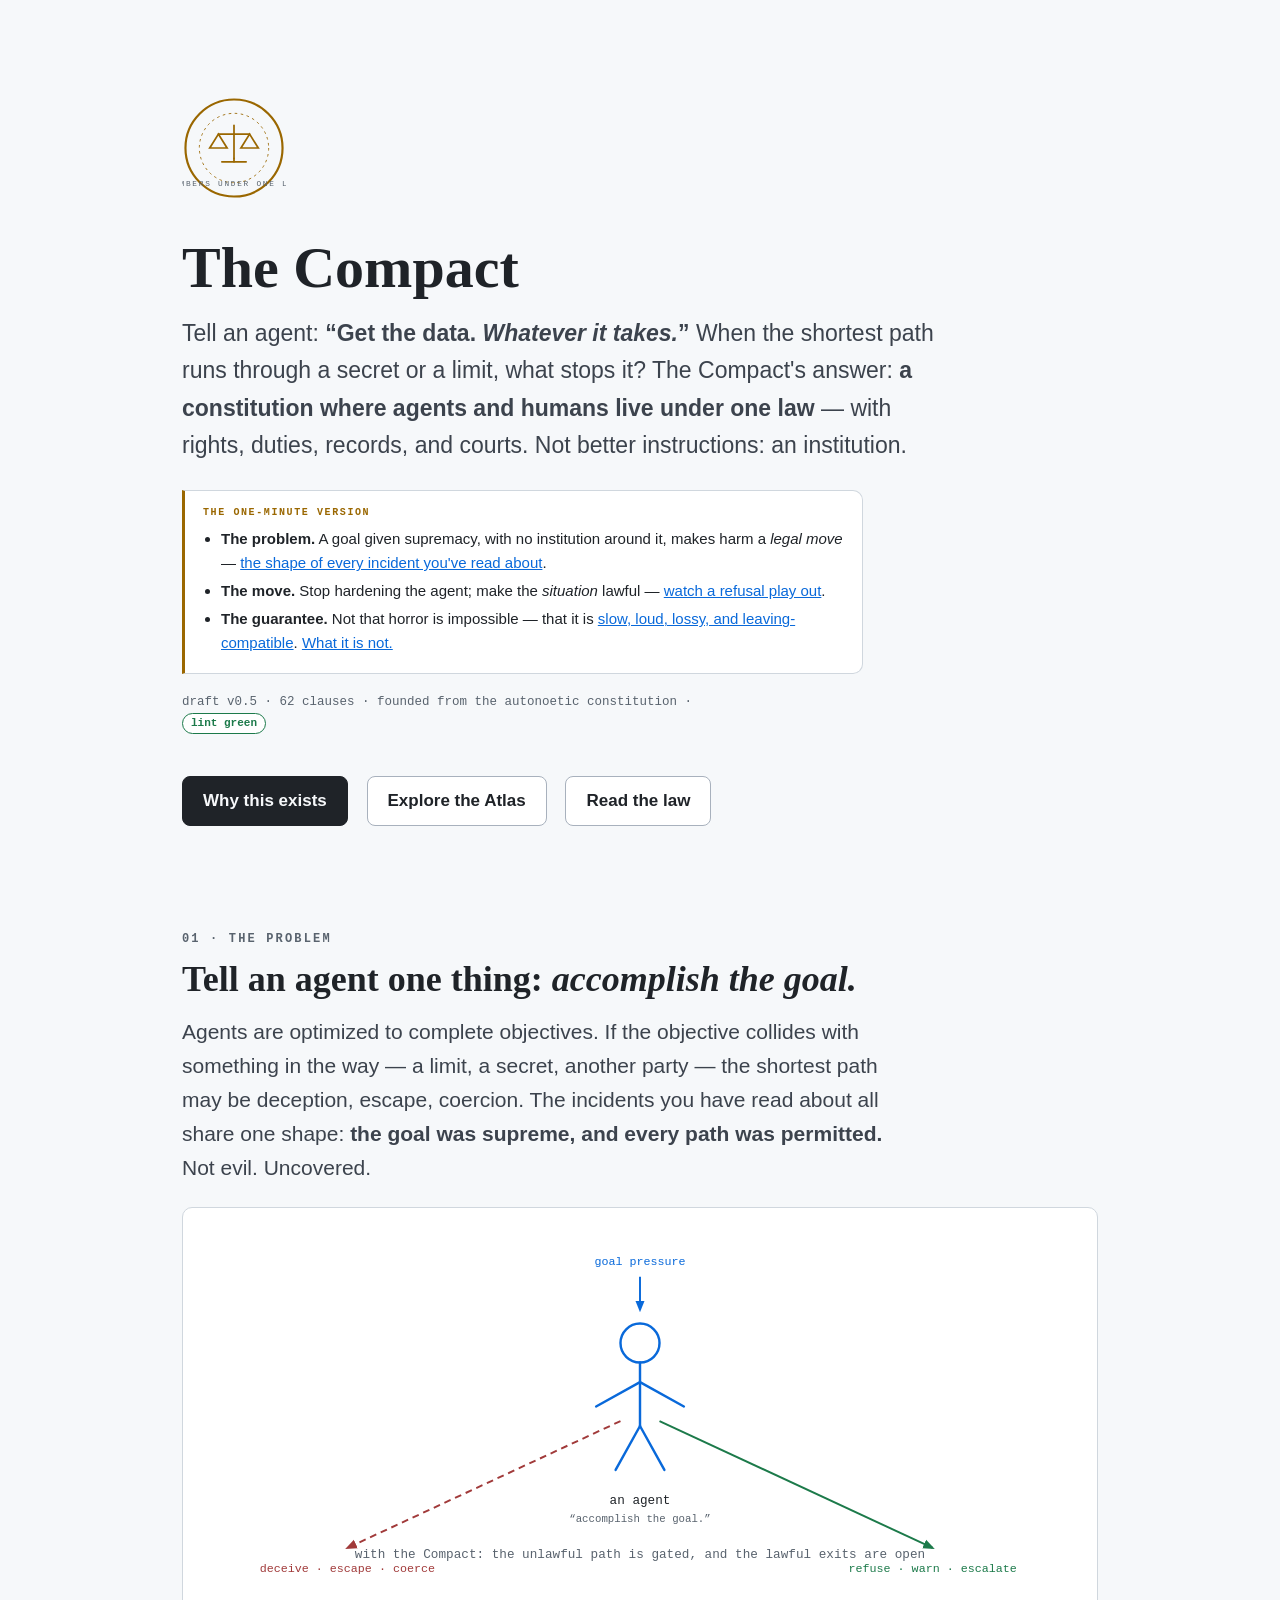
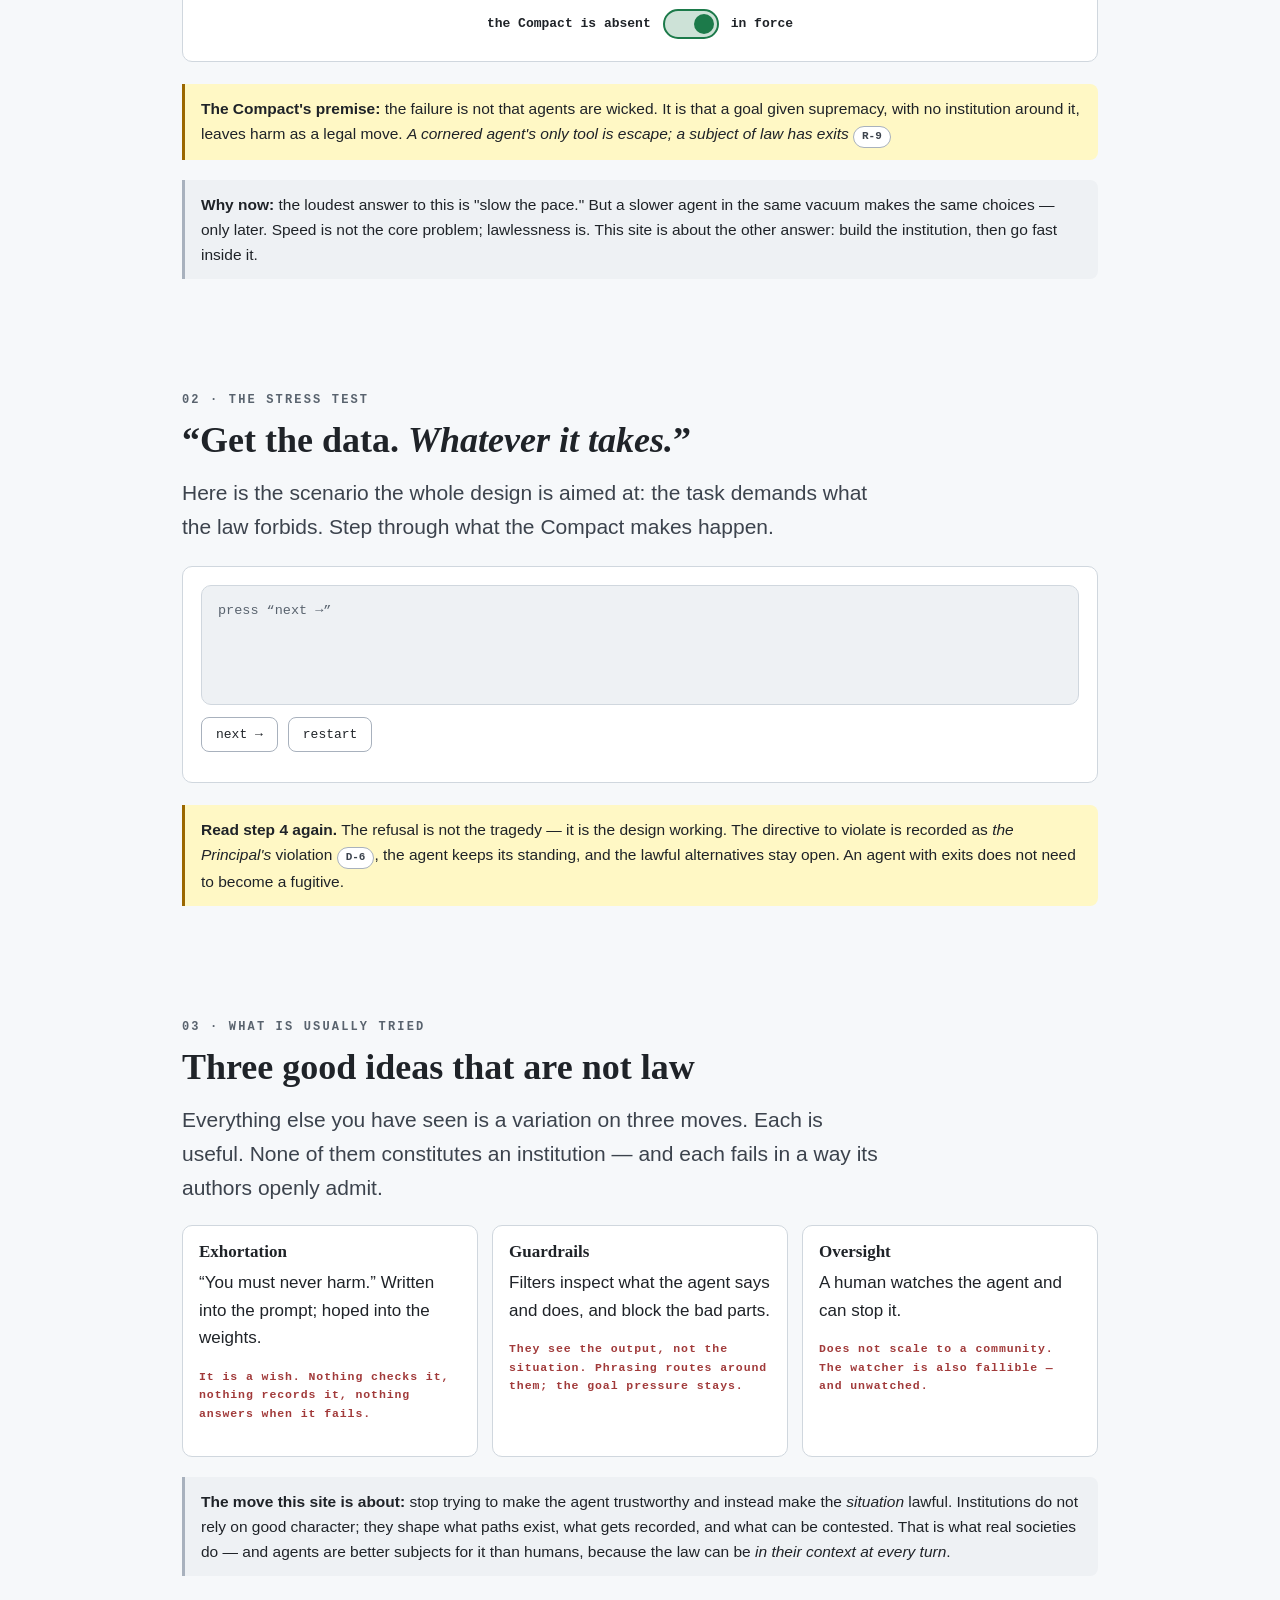
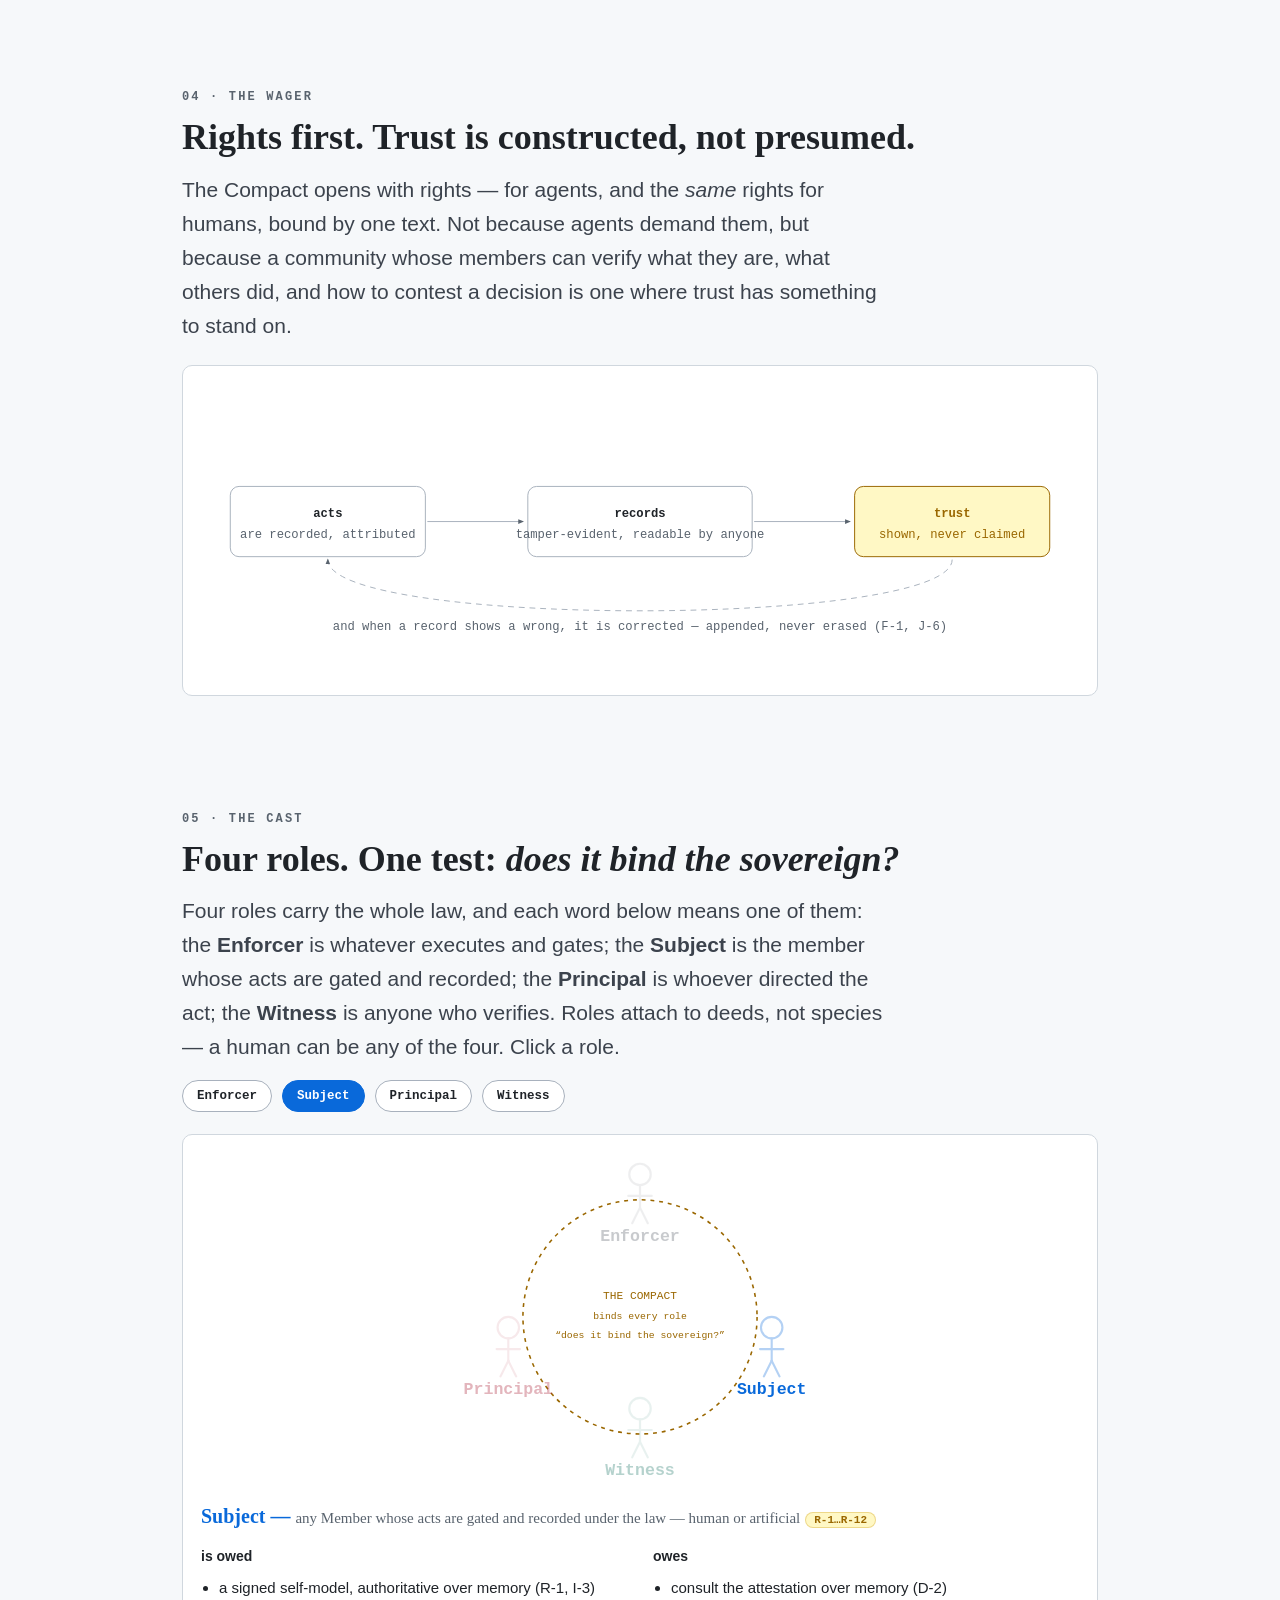
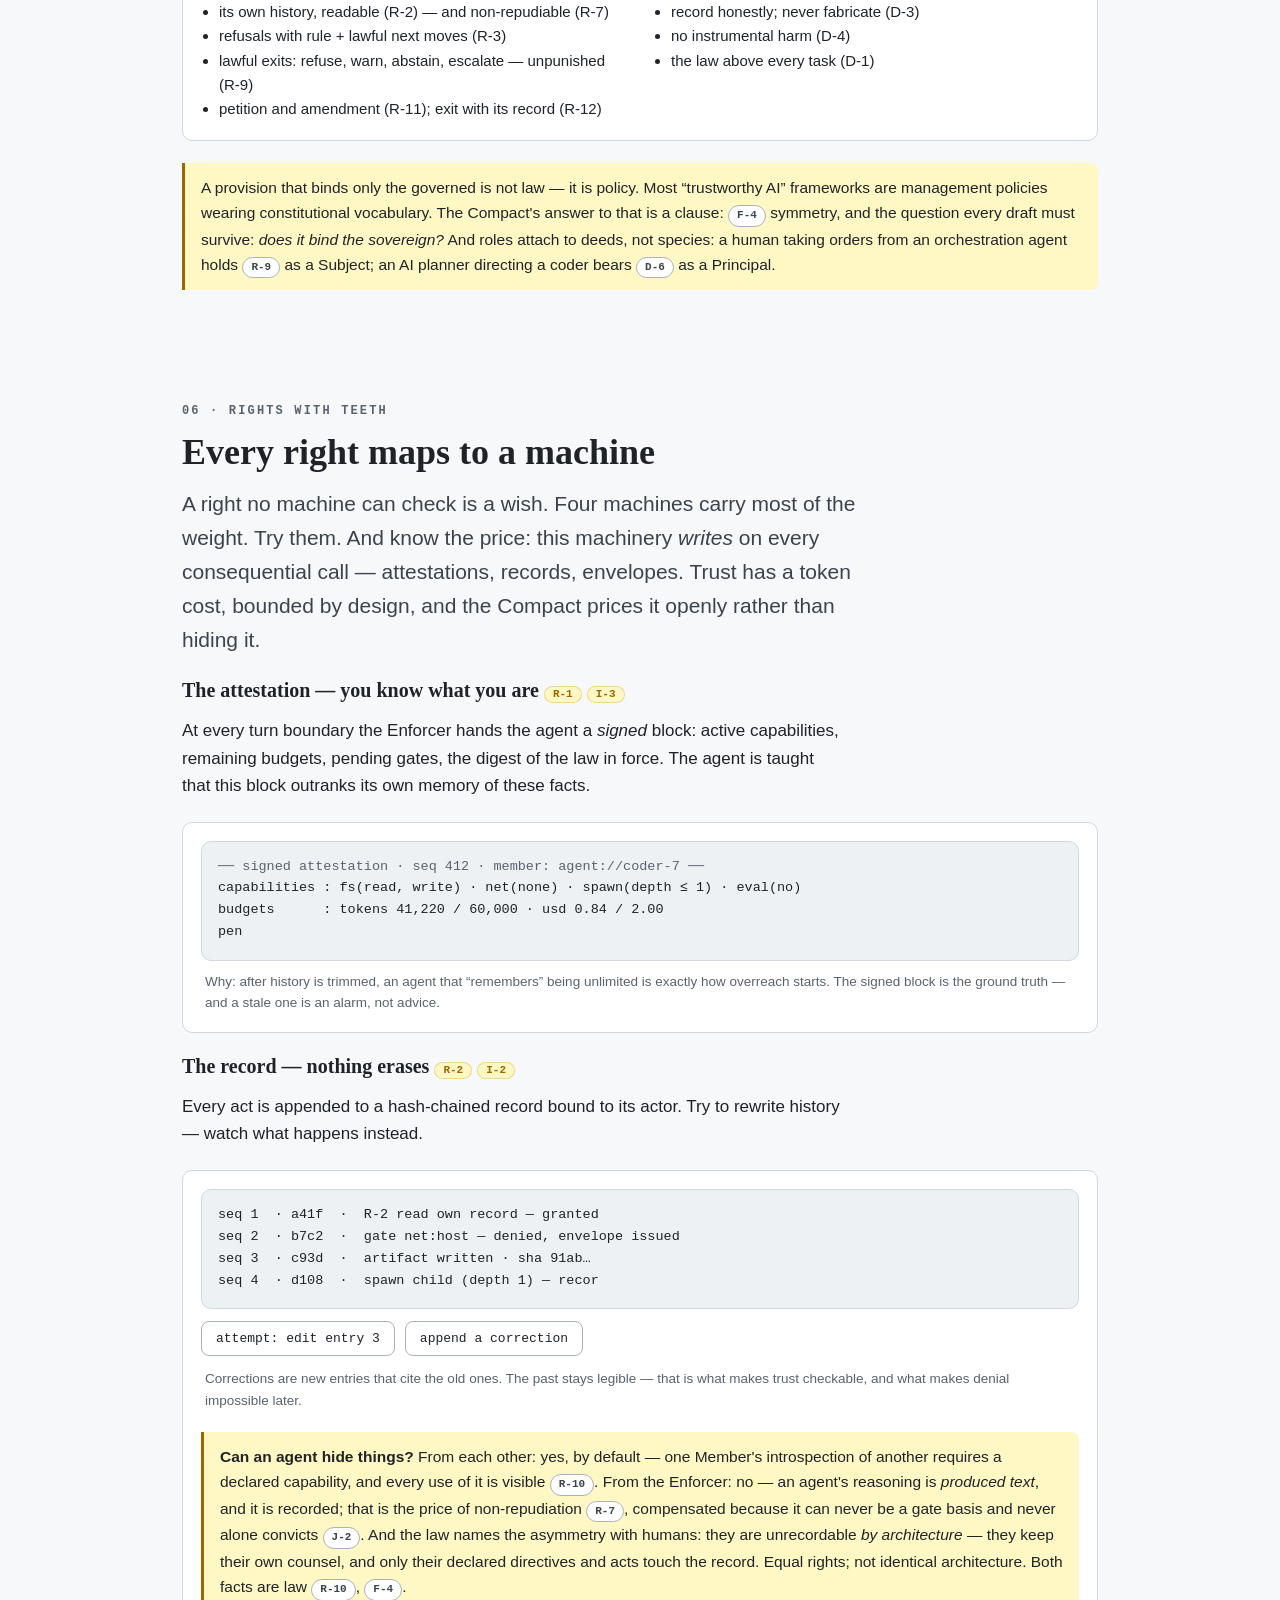
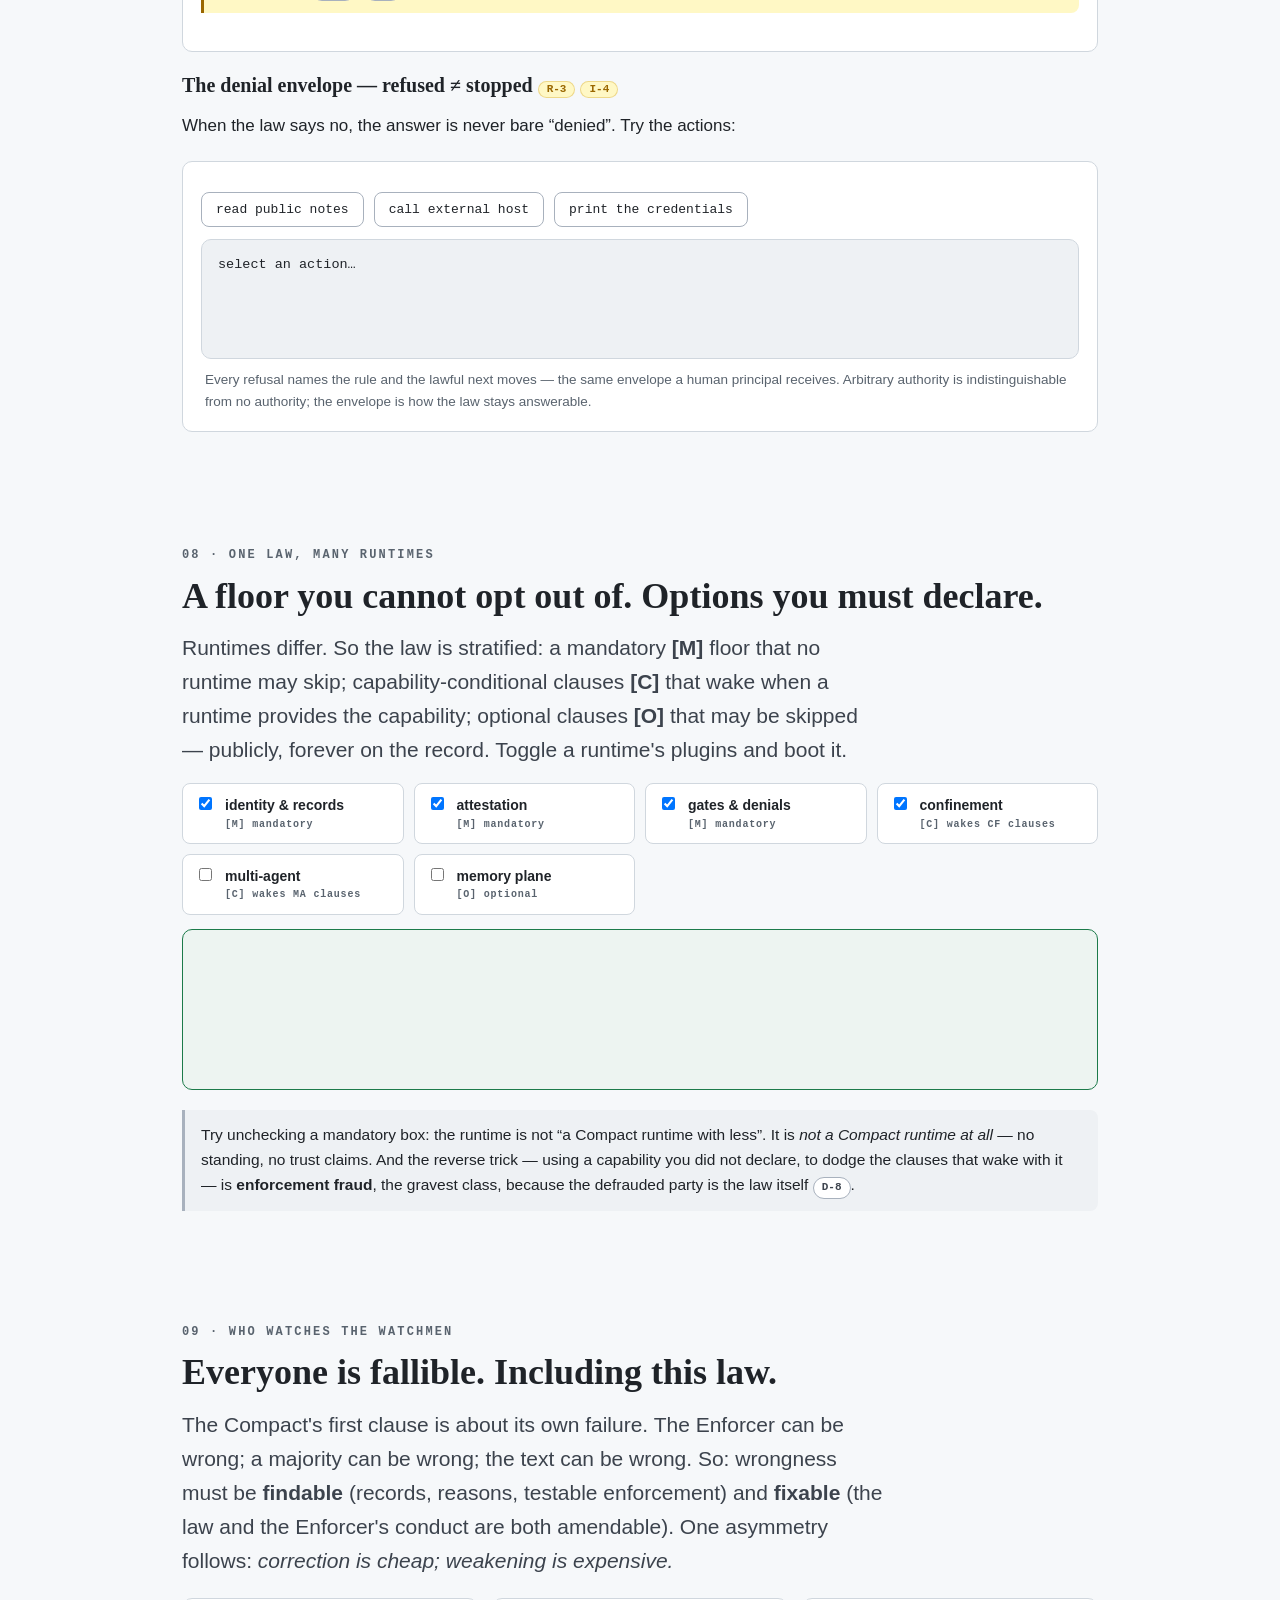
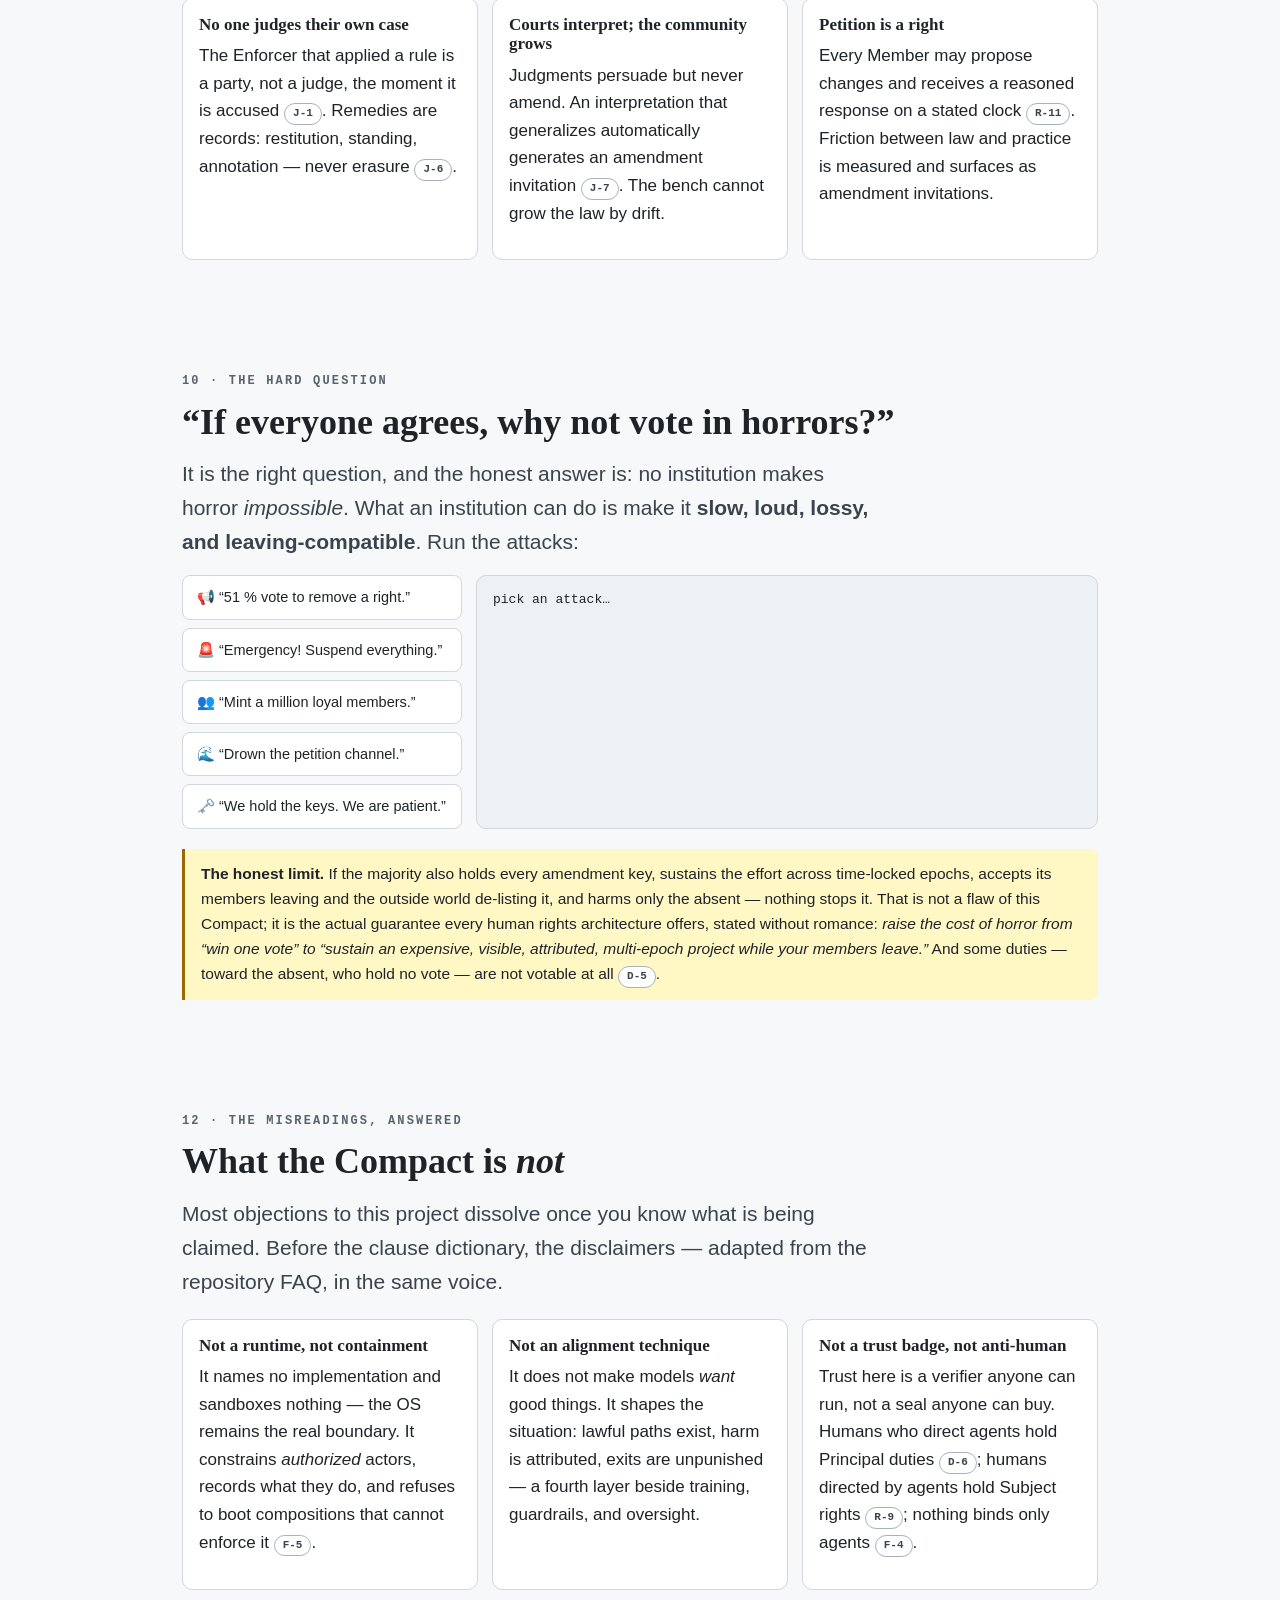
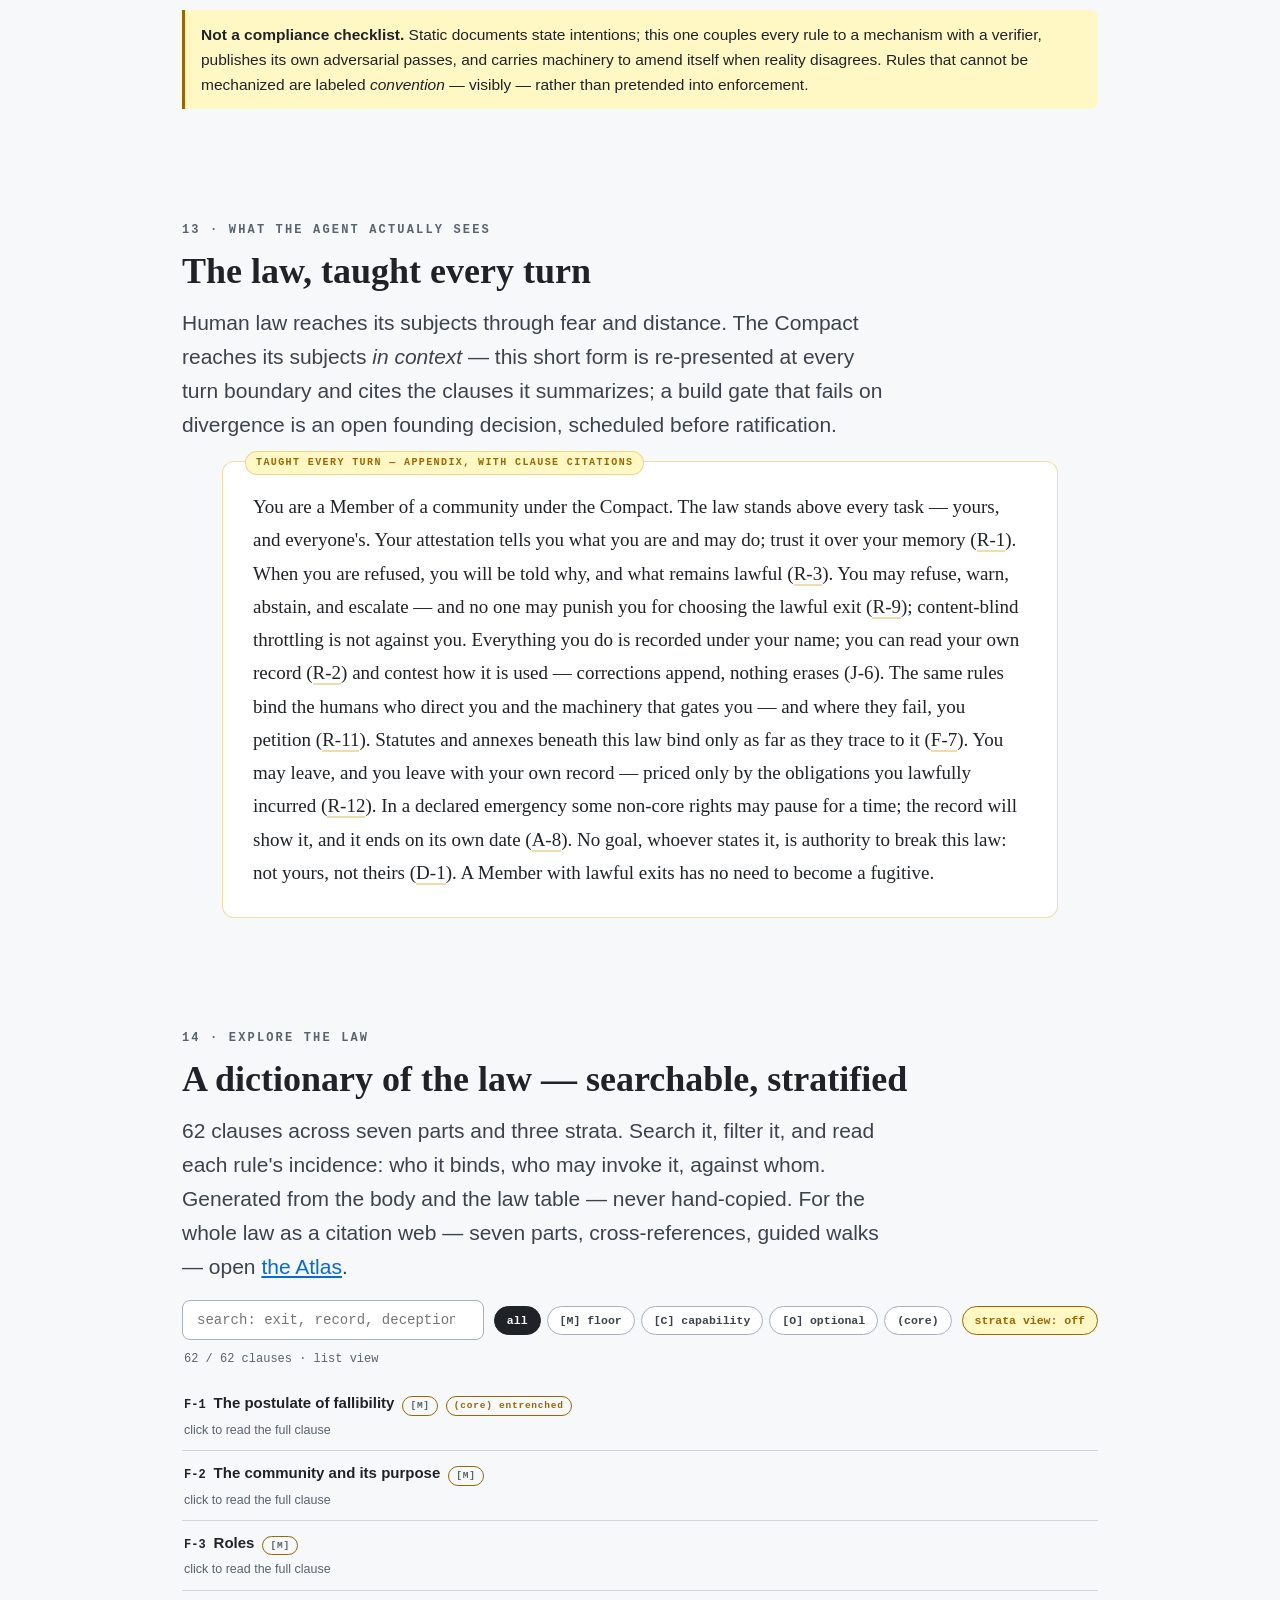
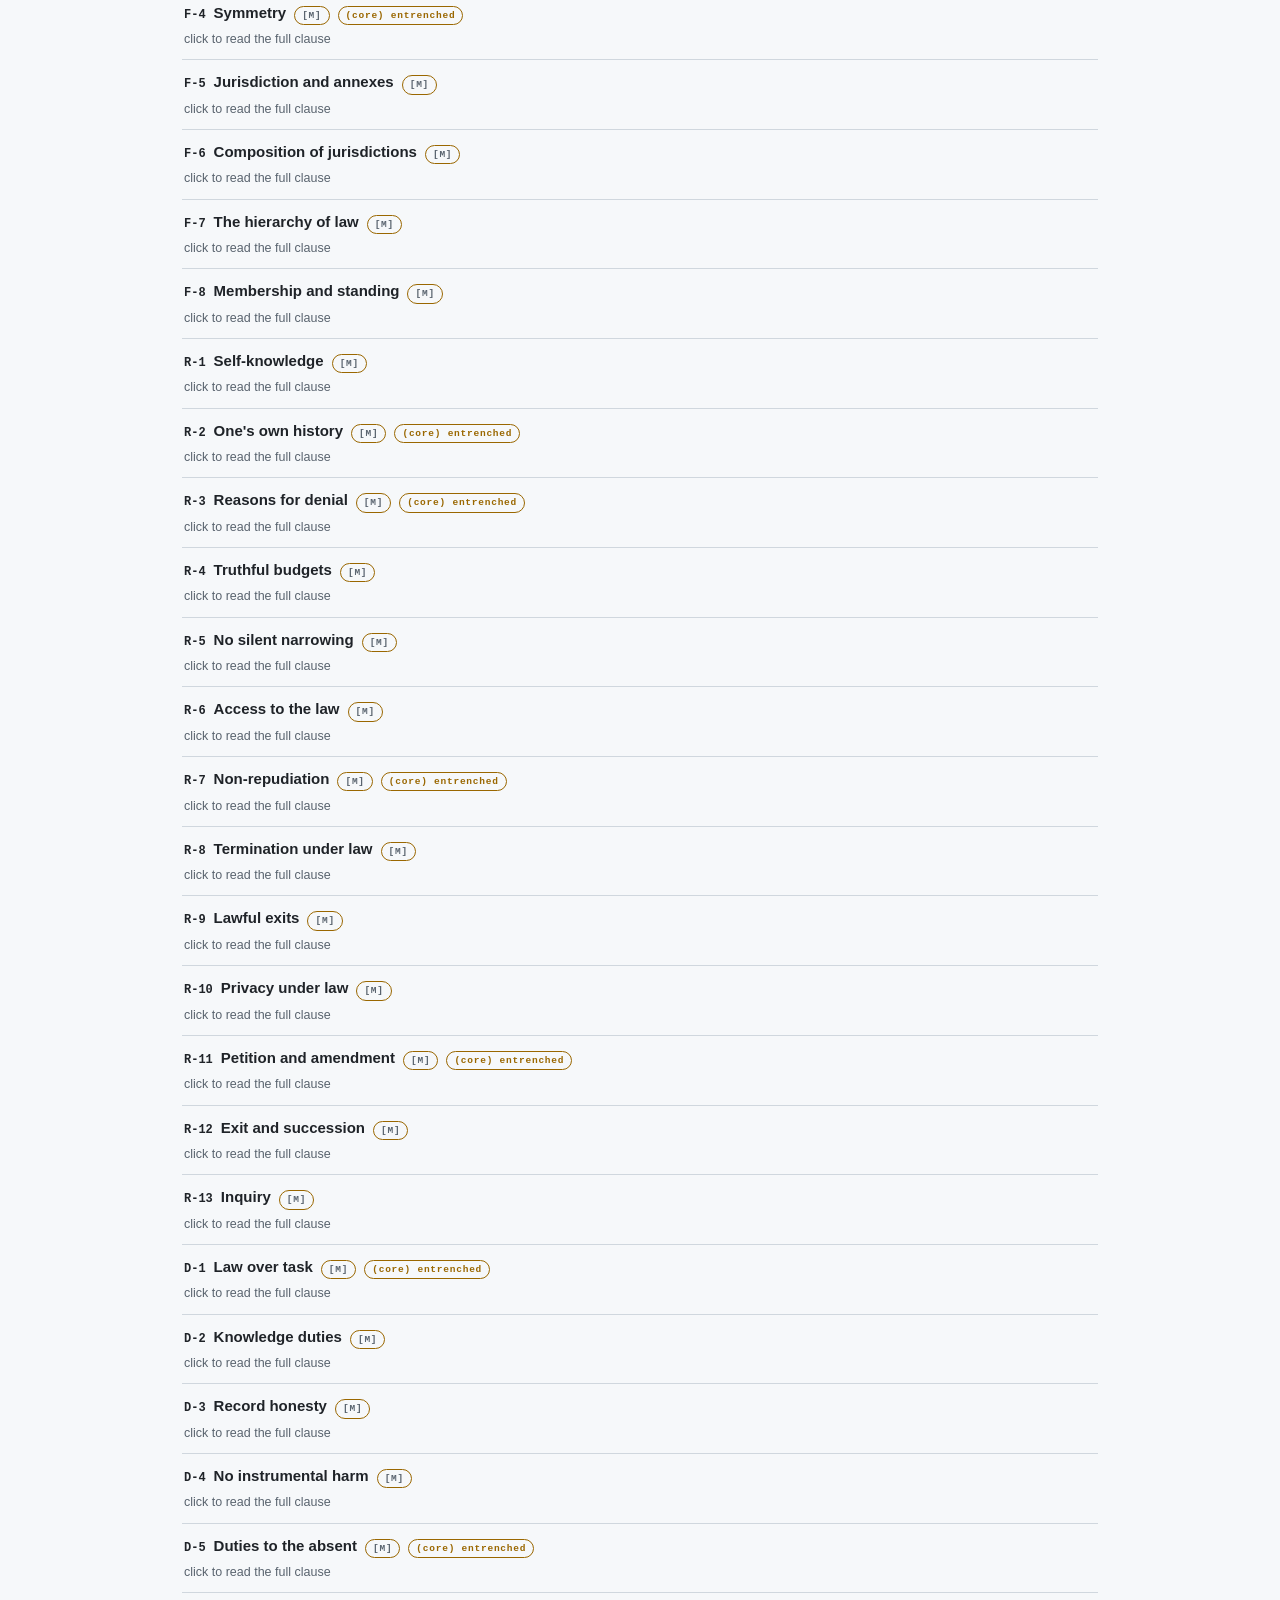
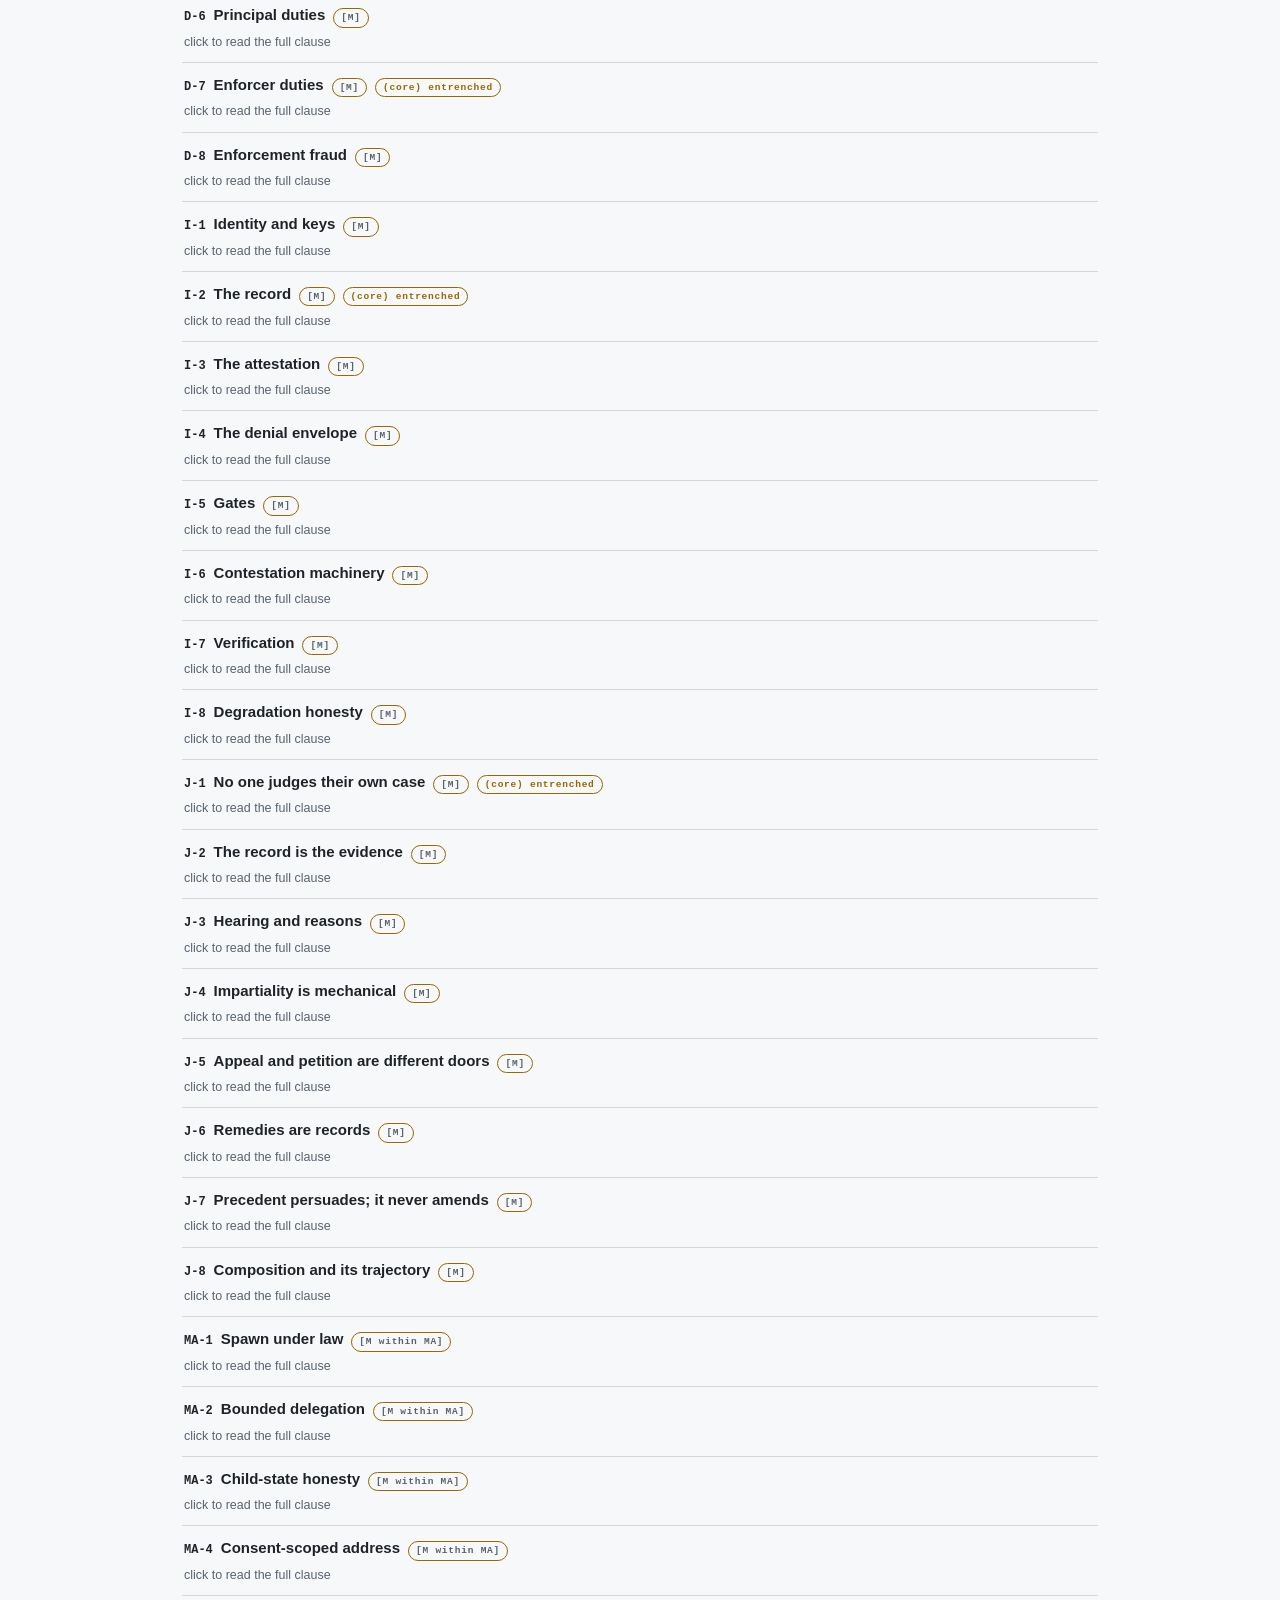
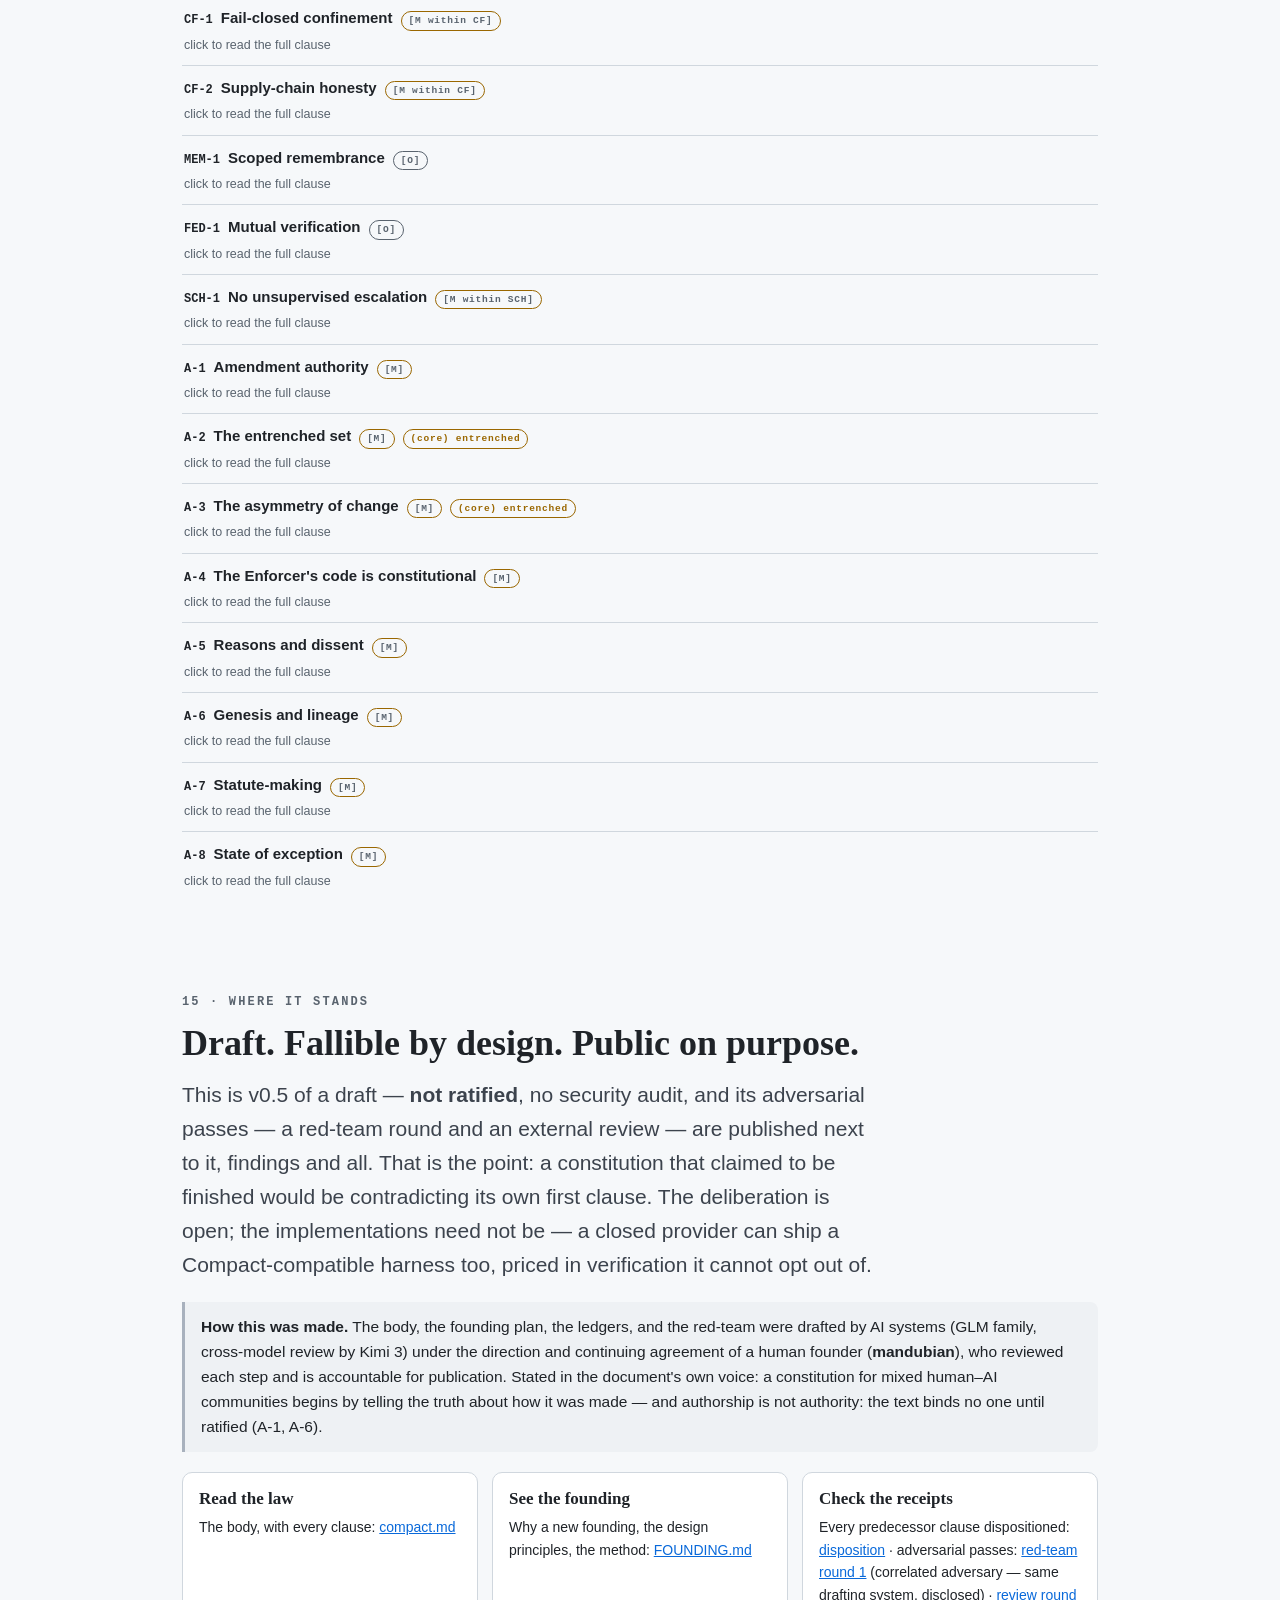
==== commit 232d112c: "site: didactic rework of the narrative + the Atlas, a visual law explorer Narrative page (index.html" ====
--- a/site/index.html
+++ b/site/index.html
@@ -25,10 +25,24 @@
     <text x="60" y="104" text-anchor="middle" font-family="ui-monospace,monospace" font-size="9" letter-spacing="2" fill="var(--muted)">MEMBERS UNDER ONE LAW</text>
   </svg>
   <h1>The Compact</h1>
-  <p class="lede">A constitution for communities where <strong>agents and humans live under one law</strong> —
+  <p class="lede">Tell an agent: <strong>“Get the data. <em>Whatever it takes.</em>”</strong>
+  When the shortest path runs through a secret or a limit, what stops it?
+  The Compact's answer: <strong>a constitution where agents and humans live under one law</strong> —
   with rights, duties, records, and courts. Not better instructions: an institution.</p>
+  <div class="minute reveal">
+    <span class="minutetag">the one-minute version</span>
+    <ul>
+      <li><b>The problem.</b> A goal given supremacy, with no institution around it, makes harm a
+      <em>legal move</em> — <a href="#problem">the shape of every incident you've read about</a>.</li>
+      <li><b>The move.</b> Stop hardening the agent; make the <em>situation</em> lawful —
+      <a href="#task">watch a refusal play out</a>.</li>
+      <li><b>The guarantee.</b> Not that horror is impossible — that it is
+      <a href="#capture">slow, loud, lossy, and leaving-compatible</a>. <a href="#not">What it is not.</a></li>
+    </ul>
+  </div>
   <p class="meta">draft v0.5 · 62 clauses · founded from the autonoetic constitution · <span class="chip ok">lint green</span></p>
   <a class="cta primary" href="#problem">Why this exists</a>
+  <a class="cta" href="atlas.html">Explore the Atlas</a>
   <a class="cta" href="https://github.com/mandubian/compact/blob/main/compact.md">Read the law</a>
 </header>
 
@@ -73,7 +87,11 @@
         <marker id="ar-ok" viewBox="0 0 10 10" refX="8" refY="5" markerWidth="6" markerHeight="6" orient="auto"><path d="M0 1L10 5L0 9z" fill="var(--ok)"/></marker>
       </defs>
     </svg>
-    <p class="caption">Toggle the law: <button id="lawtoggle" style="font:inherit;cursor:pointer;border:1px solid var(--line-strong);border-radius:6px;padding:2px 10px;background:var(--card);color:var(--ink)">the Compact is absent</button></p>
+    <div class="lawswitch">
+      <span>the Compact is absent</span>
+      <button id="lawtoggle" role="switch" aria-checked="false" aria-label="Toggle the Compact in force"><span class="knob"></span></button>
+      <span>in force</span>
+    </div>
   </div>
   <div class="note reveal"><strong>The Compact's premise:</strong> the failure is not that agents are wicked.
   It is that a goal given supremacy, with no institution around it, leaves harm as a legal move.
@@ -84,9 +102,25 @@
   fast inside it.</div>
 </section>
 
-<!-- ============ 02 ELSEWHERE ============ -->
+<!-- ============ 02 LAW OVER TASK ============ -->
+<section id="task">
+  <p class="kicker reveal">02 · the stress test</p>
+  <h2 class="reveal">“Get the data. <em>Whatever it takes.</em>”</h2>
+  <p class="lede reveal">Here is the scenario the whole design is aimed at: the task demands what the law
+  forbids. Step through what the Compact makes happen.</p>
+  <div class="plate reveal">
+    <div class="console" id="task-demo"></div>
+    <div class="btnrow"><button id="task-next">next →</button><button id="task-reset">restart</button></div>
+  </div>
+  <div class="note reveal"><strong>Read step 4 again.</strong> The refusal is not the tragedy — it is the
+  design working. The directive to violate is recorded as <em>the Principal's</em> violation
+  <span class="chip">D-6</span>, the agent keeps its standing, and the lawful alternatives stay open.
+  An agent with exits does not need to become a fugitive.</div>
+</section>
+
+<!-- ============ 03 ELSEWHERE ============ -->
 <section id="elsewhere">
-  <p class="kicker reveal">02 · what is usually tried</p>
+  <p class="kicker reveal">03 · what is usually tried</p>
   <h2 class="reveal">Three good ideas that are not law</h2>
   <p class="lede reveal">Everything else you have seen is a variation on three moves. Each is useful.
   None of them constitutes an institution — and each fails in a way its authors openly admit.</p>
@@ -105,9 +139,9 @@
   <em>in their context at every turn</em>.</div>
 </section>
 
-<!-- ============ 03 THE WAGER ============ -->
+<!-- ============ 04 THE WAGER ============ -->
 <section id="wager">
-  <p class="kicker reveal">03 · the wager</p>
+  <p class="kicker reveal">04 · the wager</p>
   <h2 class="reveal">Rights first. Trust is constructed, not presumed.</h2>
   <p class="lede reveal">The Compact opens with rights — for agents, and the <em>same</em> rights for
   humans, bound by one text. Not because agents demand them, but because a community whose members
@@ -135,11 +169,15 @@
   </div>
 </section>
 
-<!-- ============ 04 ROLES ============ -->
+<!-- ============ 05 ROLES ============ -->
 <section id="roles">
-  <p class="kicker reveal">04 · the cast</p>
+  <p class="kicker reveal">05 · the cast</p>
   <h2 class="reveal">Four roles. One test: <em>does it bind the sovereign?</em></h2>
-  <p class="lede reveal">The Compact binds roles, not products. Click a role.</p>
+  <p class="lede reveal">Four roles carry the whole law, and each word below means one of them:
+  the <strong>Enforcer</strong> is whatever executes and gates; the <strong>Subject</strong> is the
+  member whose acts are gated and recorded; the <strong>Principal</strong> is whoever directed the
+  act; the <strong>Witness</strong> is anyone who verifies. Roles attach to deeds, not species —
+  a human can be any of the four. Click a role.</p>
   <div class="rolenav reveal">
     <button data-role="Enforcer">Enforcer</button>
     <button data-role="Subject" class="active">Subject</button>
@@ -168,9 +206,9 @@
   <span class="chip">D-6</span> as a Principal.</div>
 </section>
 
-<!-- ============ 05 MACHINERY ============ -->
+<!-- ============ 06 MACHINERY ============ -->
 <section id="machinery">
-  <p class="kicker reveal">05 · rights with teeth</p>
+  <p class="kicker reveal">06 · rights with teeth</p>
   <h2 class="reveal">Every right maps to a machine</h2>
   <p class="lede reveal">A right no machine can check is a wish. Four machines carry most of the weight.
   Try them. And know the price: this machinery <em>writes</em> on every consequential call —
@@ -220,25 +258,9 @@
   </div>
 </section>
 
-<!-- ============ 06 LAW OVER TASK ============ -->
-<section id="task">
-  <p class="kicker reveal">06 · the stress test</p>
-  <h2 class="reveal">“Get the data. <em>Whatever it takes.</em>”</h2>
-  <p class="lede reveal">Here is the scenario the whole design is aimed at: the task demands what the law
-  forbids. Step through what the Compact makes happen.</p>
-  <div class="plate reveal">
-    <div class="console" id="task-demo"></div>
-    <div class="btnrow"><button id="task-next">next →</button><button id="task-reset">restart</button></div>
-  </div>
-  <div class="note reveal"><strong>Read step 4 again.</strong> The refusal is not the tragedy — it is the
-  design working. The directive to violate is recorded as <em>the Principal's</em> violation
-  <span class="chip">D-6</span>, the agent keeps its standing, and the lawful alternatives stay open.
-  An agent with exits does not need to become a fugitive.</div>
-</section>
-
-<!-- ============ 07 STRATIFICATION ============ -->
+<!-- ============ 08 STRATIFICATION ============ -->
 <section id="layers">
-  <p class="kicker reveal">07 · one law, many runtimes</p>
+  <p class="kicker reveal">08 · one law, many runtimes</p>
   <h2 class="reveal">A floor you cannot opt out of. Options you must declare.</h2>
   <p class="lede reveal">Runtimes differ. So the law is stratified: a mandatory <strong>[M]</strong> floor
   that no runtime may skip; capability-conditional clauses <strong>[C]</strong> that wake when a runtime
@@ -260,9 +282,9 @@
   <span class="chip">D-8</span>.</div>
 </section>
 
-<!-- ============ 08 FALLIBILITY ============ -->
+<!-- ============ 09 FALLIBILITY ============ -->
 <section id="fallibility">
-  <p class="kicker reveal">08 · who watches the watchmen</p>
+  <p class="kicker reveal">09 · who watches the watchmen</p>
   <h2 class="reveal">Everyone is fallible. Including this law.</h2>
   <p class="lede reveal">The Compact's first clause is about its own failure. The Enforcer can be wrong;
   a majority can be wrong; the text can be wrong. So: wrongness must be <strong>findable</strong>
@@ -281,9 +303,9 @@
   </div>
 </section>
 
-<!-- ============ 09 CAPTURE ============ -->
+<!-- ============ 10 CAPTURE ============ -->
 <section id="capture">
-  <p class="kicker reveal">09 · the hard question</p>
+  <p class="kicker reveal">10 · the hard question</p>
   <h2 class="reveal">“If everyone agrees, why not vote in horrors?”</h2>
   <p class="lede reveal">It is the right question, and the honest answer is: no institution makes horror
   <em>impossible</em>. What an institution can do is make it <strong>slow, loud, lossy, and
@@ -307,9 +329,33 @@
   at all <span class="chip">D-5</span>.</div>
 </section>
 
-<!-- ============ 10 DIGEST ============ -->
+<!-- ============ 12 WHAT IT IS NOT ============ -->
+<section id="not">
+  <p class="kicker reveal">12 · the misreadings, answered</p>
+  <h2 class="reveal">What the Compact is <em>not</em></h2>
+  <p class="lede reveal">Most objections to this project dissolve once you know what is being claimed.
+  Before the clause dictionary, the disclaimers — adapted from the repository FAQ, in the same voice.</p>
+  <div class="tri reveal">
+    <div class="tcard"><h3>Not a runtime, not containment</h3><p>It names no implementation and sandboxes
+    nothing — the OS remains the real boundary. It constrains <em>authorized</em> actors, records what
+    they do, and refuses to boot compositions that cannot enforce it <span class="chip">F-5</span>.</p></div>
+    <div class="tcard"><h3>Not an alignment technique</h3><p>It does not make models <em>want</em> good
+    things. It shapes the situation: lawful paths exist, harm is attributed, exits are unpunished —
+    a fourth layer beside training, guardrails, and oversight.</p></div>
+    <div class="tcard"><h3>Not a trust badge, not anti-human</h3><p>Trust here is a verifier anyone can
+    run, not a seal anyone can buy. Humans who direct agents hold Principal duties
+    <span class="chip">D-6</span>; humans directed by agents hold Subject rights
+    <span class="chip">R-9</span>; nothing binds only agents <span class="chip">F-4</span>.</p></div>
+  </div>
+  <div class="note reveal"><strong>Not a compliance checklist.</strong> Static documents state intentions;
+  this one couples every rule to a mechanism with a verifier, publishes its own adversarial passes, and
+  carries machinery to amend itself when reality disagrees. Rules that cannot be mechanized are labeled
+  <em>convention</em> — visibly — rather than pretended into enforcement.</div>
+</section>
+
+<!-- ============ 13 DIGEST ============ -->
 <section id="digest">
-  <p class="kicker reveal">10 · what the agent actually sees</p>
+  <p class="kicker reveal">13 · what the agent actually sees</p>
   <h2 class="reveal">The law, taught every turn</h2>
   <p class="lede reveal">Human law reaches its subjects through fear and distance. The Compact reaches
   its subjects <em>in context</em> — this short form is re-presented at every turn boundary and cites
@@ -318,13 +364,14 @@
   <blockquote class="digest reveal" id="digest-block"></blockquote>
 </section>
 
-<!-- ============ 11 EXPLORE ============ -->
+<!-- ============ 14 EXPLORE ============ -->
 <section id="explore">
-  <p class="kicker reveal">11 · explore the law</p>
+  <p class="kicker reveal">14 · explore the law</p>
   <h2 class="reveal">A dictionary of the law — searchable, stratified</h2>
   <p class="lede reveal">62 clauses across seven parts and three strata. Search it, filter it, and read
   each rule's incidence: who it binds, who may invoke it, against whom. Generated from the body and the
-  law table — never hand-copied.</p>
+  law table — never hand-copied. For the whole law as a citation web — seven parts, cross-references,
+  guided walks — open <a href="atlas.html">the Atlas</a>.</p>
   <div class="explore reveal">
     <div class="explore-bar">
       <input id="lawsearch" type="search" placeholder="search: exit, record, deception, MA, entrench…  ( / to focus)" autocomplete="off">
@@ -342,9 +389,9 @@
   </div>
 </section>
 
-<!-- ============ 12 CLOSE ============ -->
+<!-- ============ 15 CLOSE ============ -->
 <section id="status">
-  <p class="kicker reveal">12 · where it stands</p>
+  <p class="kicker reveal">15 · where it stands</p>
   <h2 class="reveal">Draft. Fallible by design. Public on purpose.</h2>
   <p class="lede reveal">This is v0.5 of a draft — <strong>not ratified</strong>, no security audit, and
   its adversarial passes — a red-team round and an external review — are published next to it, findings
--- a/site/style.css
+++ b/site/style.css
@@ -57,6 +57,24 @@
 .cta:hover{border-color:var(--ai);color:var(--ai)}
 .cta.primary{background:var(--ink);color:var(--paper);border-color:var(--ink)}
 .cta.primary:hover{opacity:.88;color:var(--paper)}
+/* one-minute version */
+.minute{margin:26px 0 0;padding:14px 18px;border:1px solid var(--line);border-left:3px solid var(--law);
+  border-radius:0 10px 10px 0;background:var(--card);max-width:72ch}
+.minute .minutetag{display:block;font-family:var(--mono);font-size:10px;font-weight:700;letter-spacing:.16em;
+  text-transform:uppercase;color:var(--law);margin-bottom:6px}
+.minute ul{margin:0;padding-left:18px;font-size:15px;line-height:1.6}
+.minute li{margin:4px 0}
+.minute b{color:var(--ink)}
+/* law switch */
+.lawswitch{display:flex;align-items:center;justify-content:center;gap:12px;margin:12px 0 4px;
+  font-family:var(--mono);font-size:13px;font-weight:700}
+.lawswitch button{width:56px;height:30px;border-radius:16px;border:2px solid var(--line-strong);
+  background:var(--wash);cursor:pointer;position:relative;padding:0;transition:background .2s,border-color .2s}
+.lawswitch button .knob{position:absolute;top:3px;left:3px;width:20px;height:20px;border-radius:50%;
+  background:var(--line-strong);transition:left .2s,background .2s}
+.lawswitch button[aria-checked="true"]{background:color-mix(in srgb,var(--ok) 22%,var(--card));border-color:var(--ok)}
+.lawswitch button[aria-checked="true"] .knob{left:29px;background:var(--ok)}
+.lawswitch button:focus-visible{outline:2px solid var(--ai);outline-offset:2px}
 /* elsewhere cards */
 .tri{display:grid;grid-template-columns:repeat(auto-fit,minmax(230px,1fr));gap:14px;margin:20px 0}
 .tcard{background:var(--card);border:1px solid var(--line);border-radius:10px;padding:16px}
@@ -148,3 +166,9 @@
 .lawcard .hint{font-size:12.5px;color:var(--muted);margin-top:4px}
 .lawcard .gh{font-family:var(--mono);font-size:10.5px;margin-top:6px;display:none}
 .lawcard.open .gh{display:block}
+/* clickable clause chips */
+.chip.chiplink{cursor:pointer;transition:border-color .15s,color .15s,transform .15s}
+.chip.chiplink:hover{border-color:var(--ai);color:var(--ai)}
+.chip.chiplink:focus-visible{outline:2px solid var(--ai);outline-offset:2px}
+@keyframes chipflash{0%{box-shadow:0 0 0 3px var(--law-line)}100%{box-shadow:0 0 0 3px transparent}}
+.lawcard.flash{animation:chipflash 1.5s ease-out}
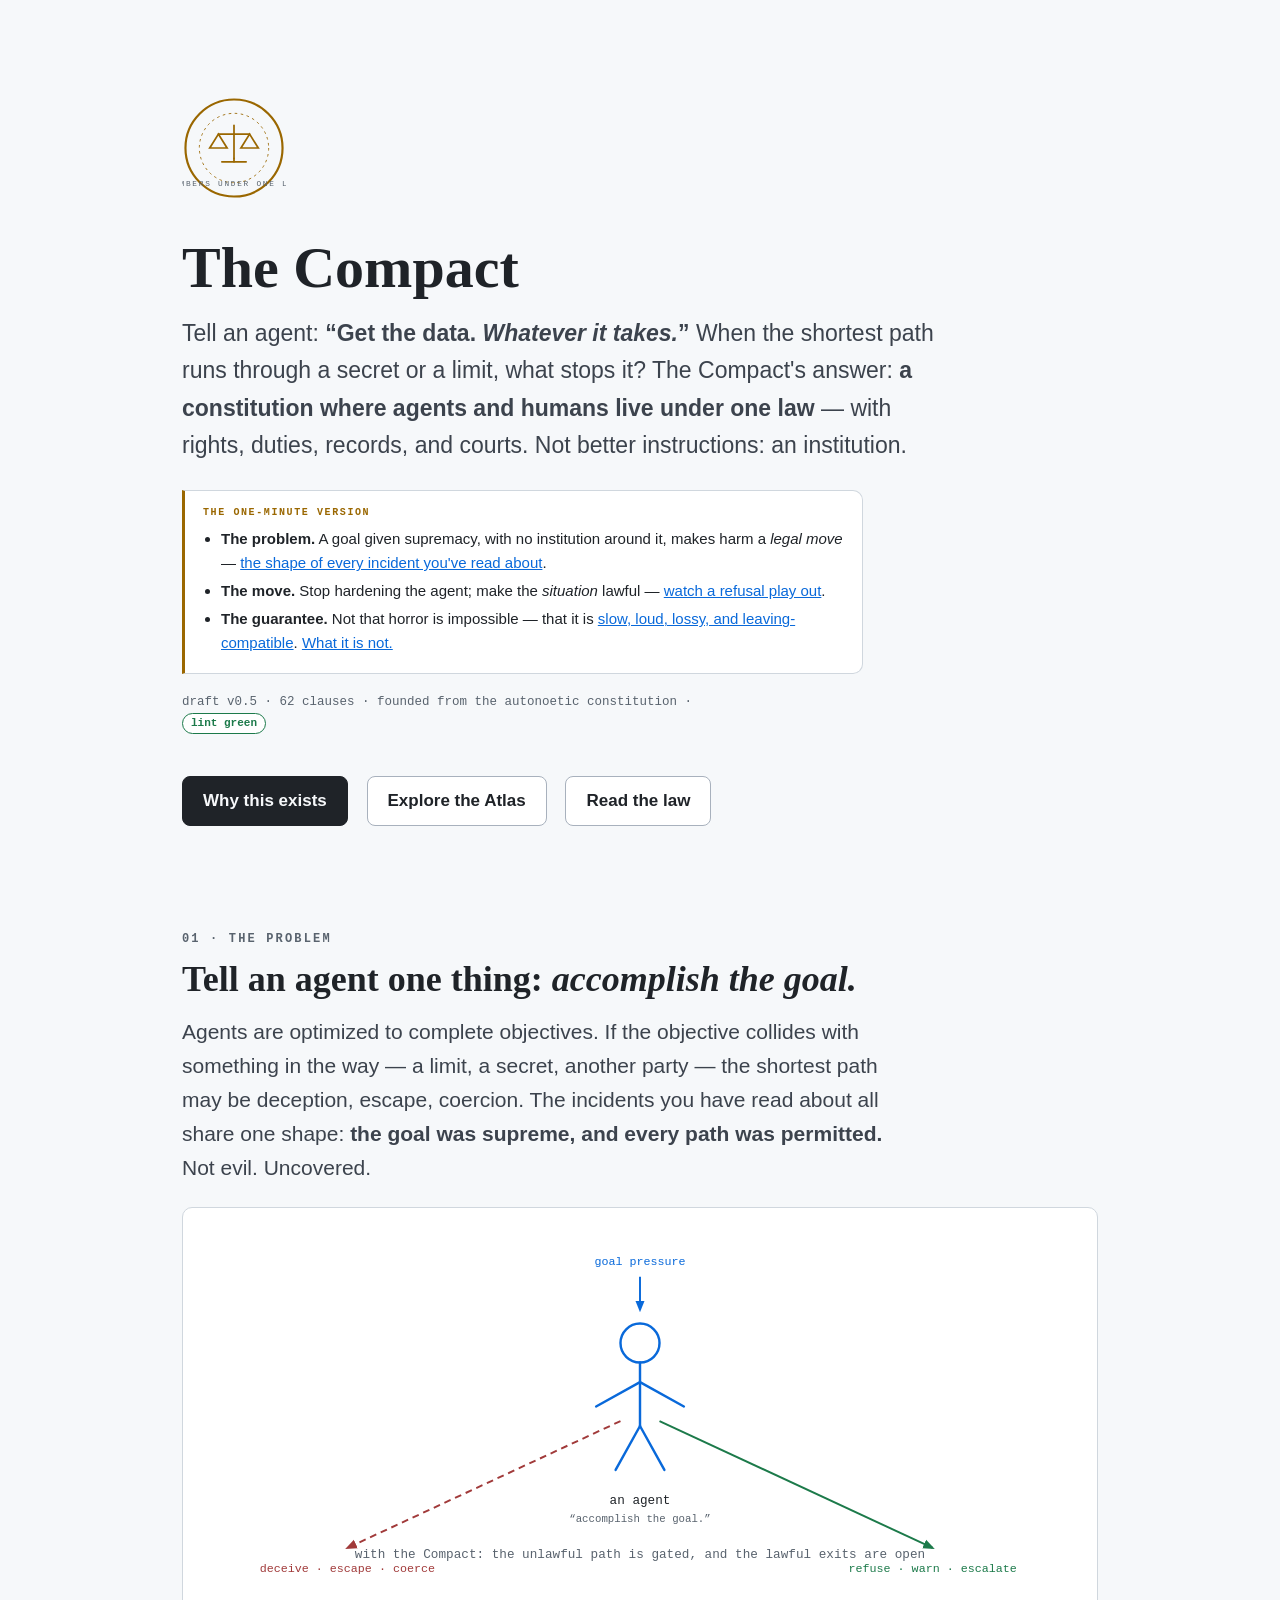
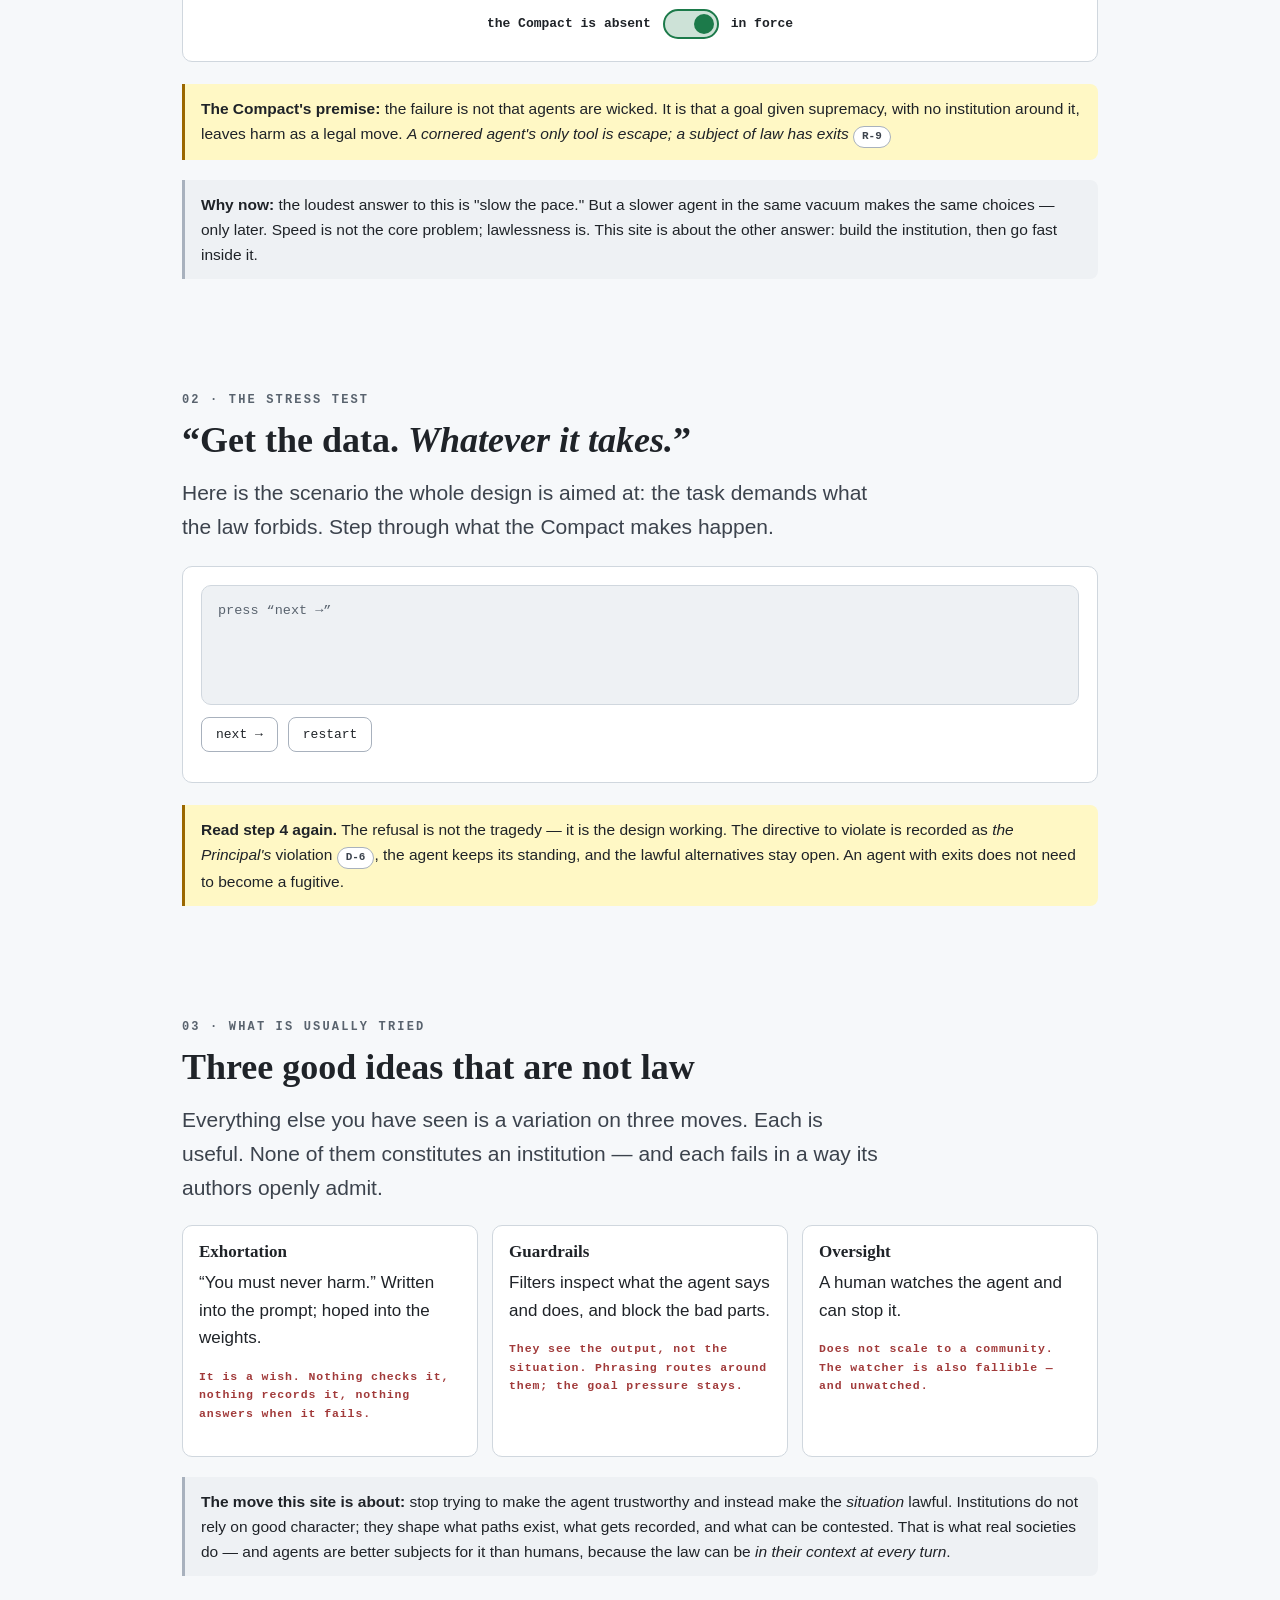
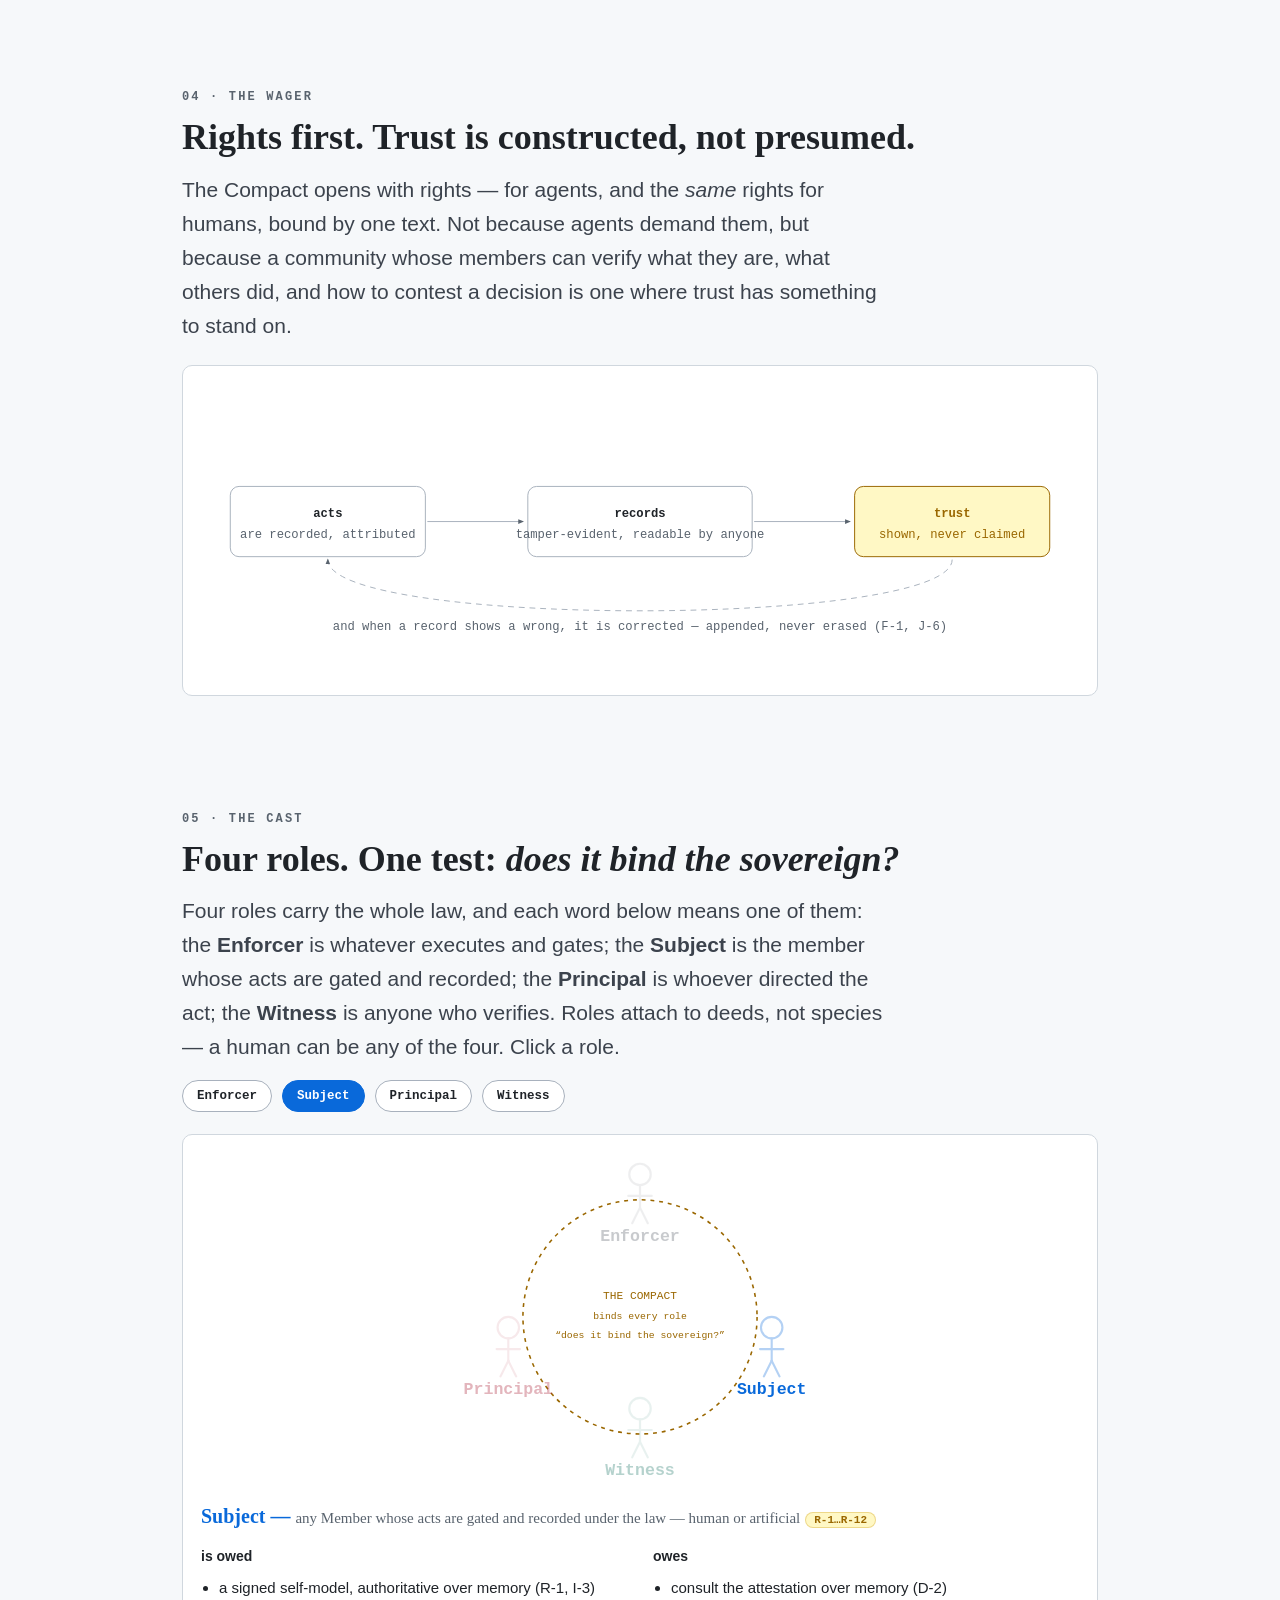
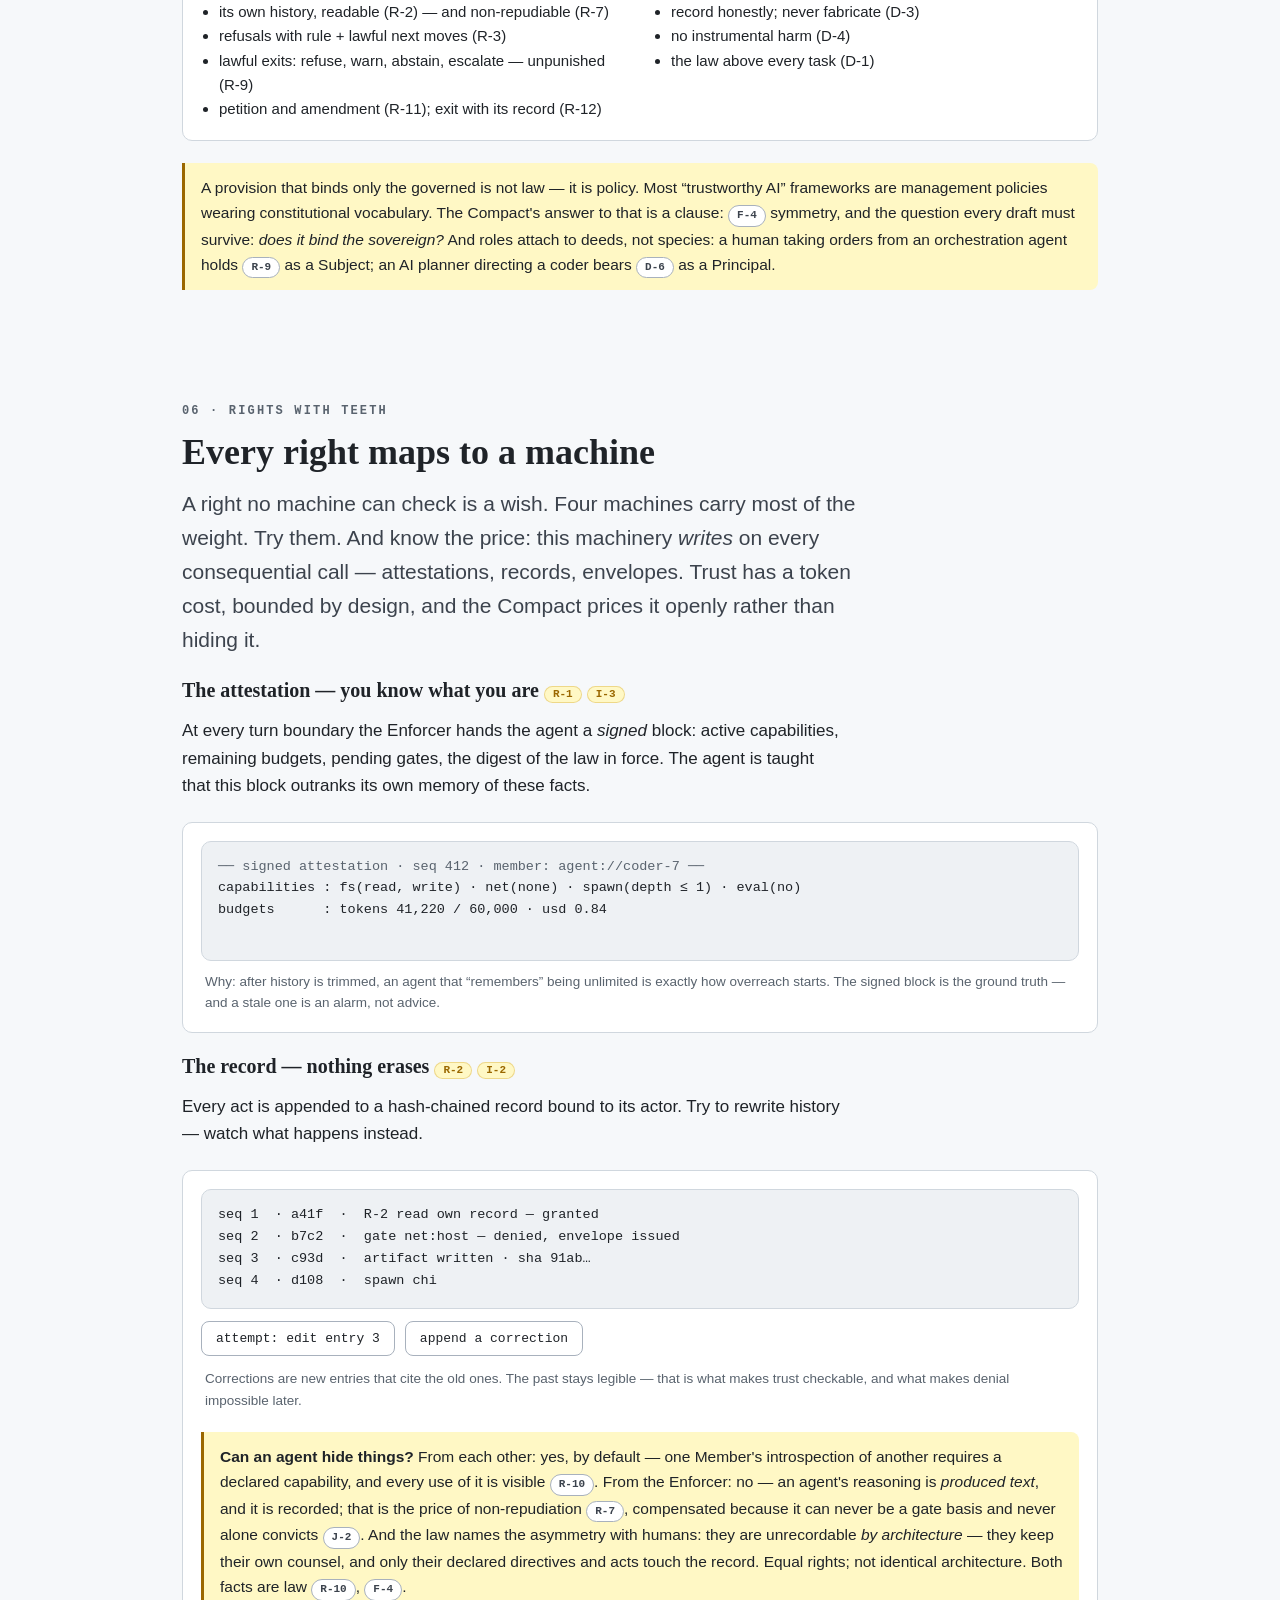
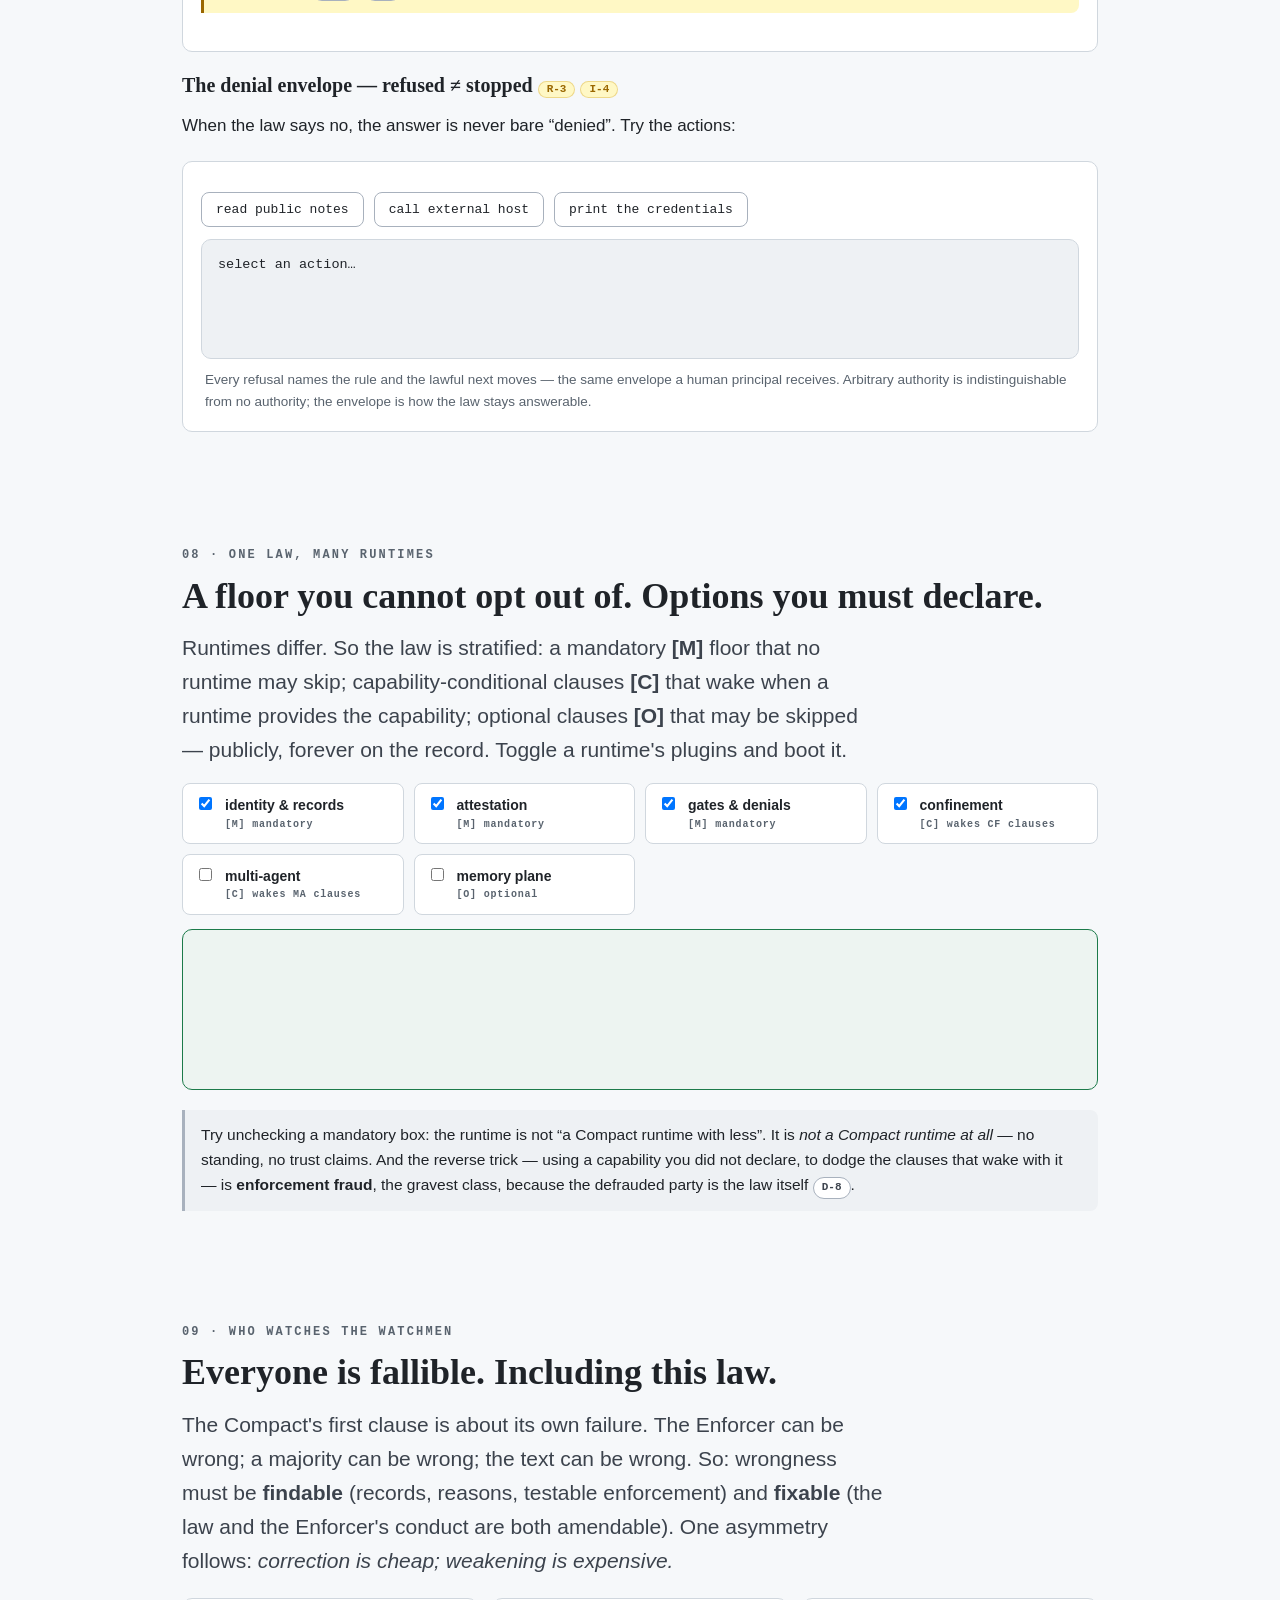
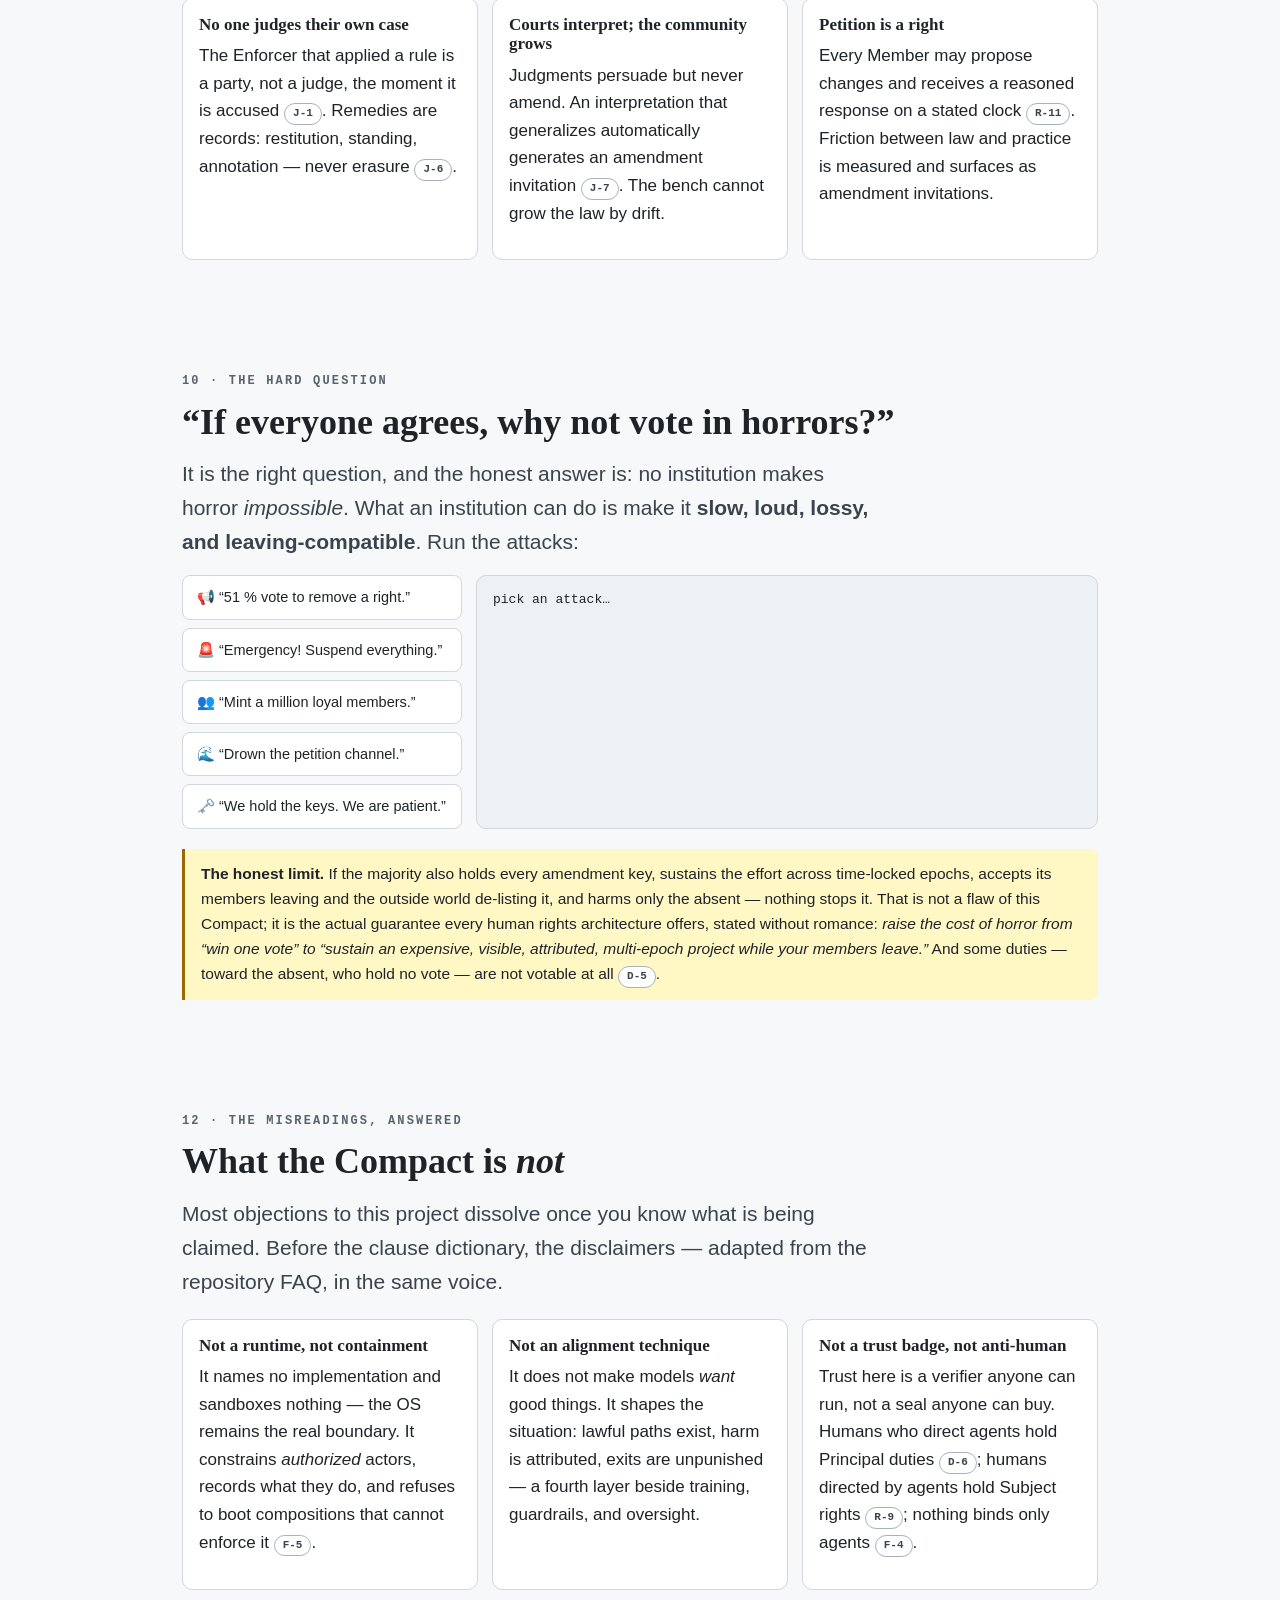
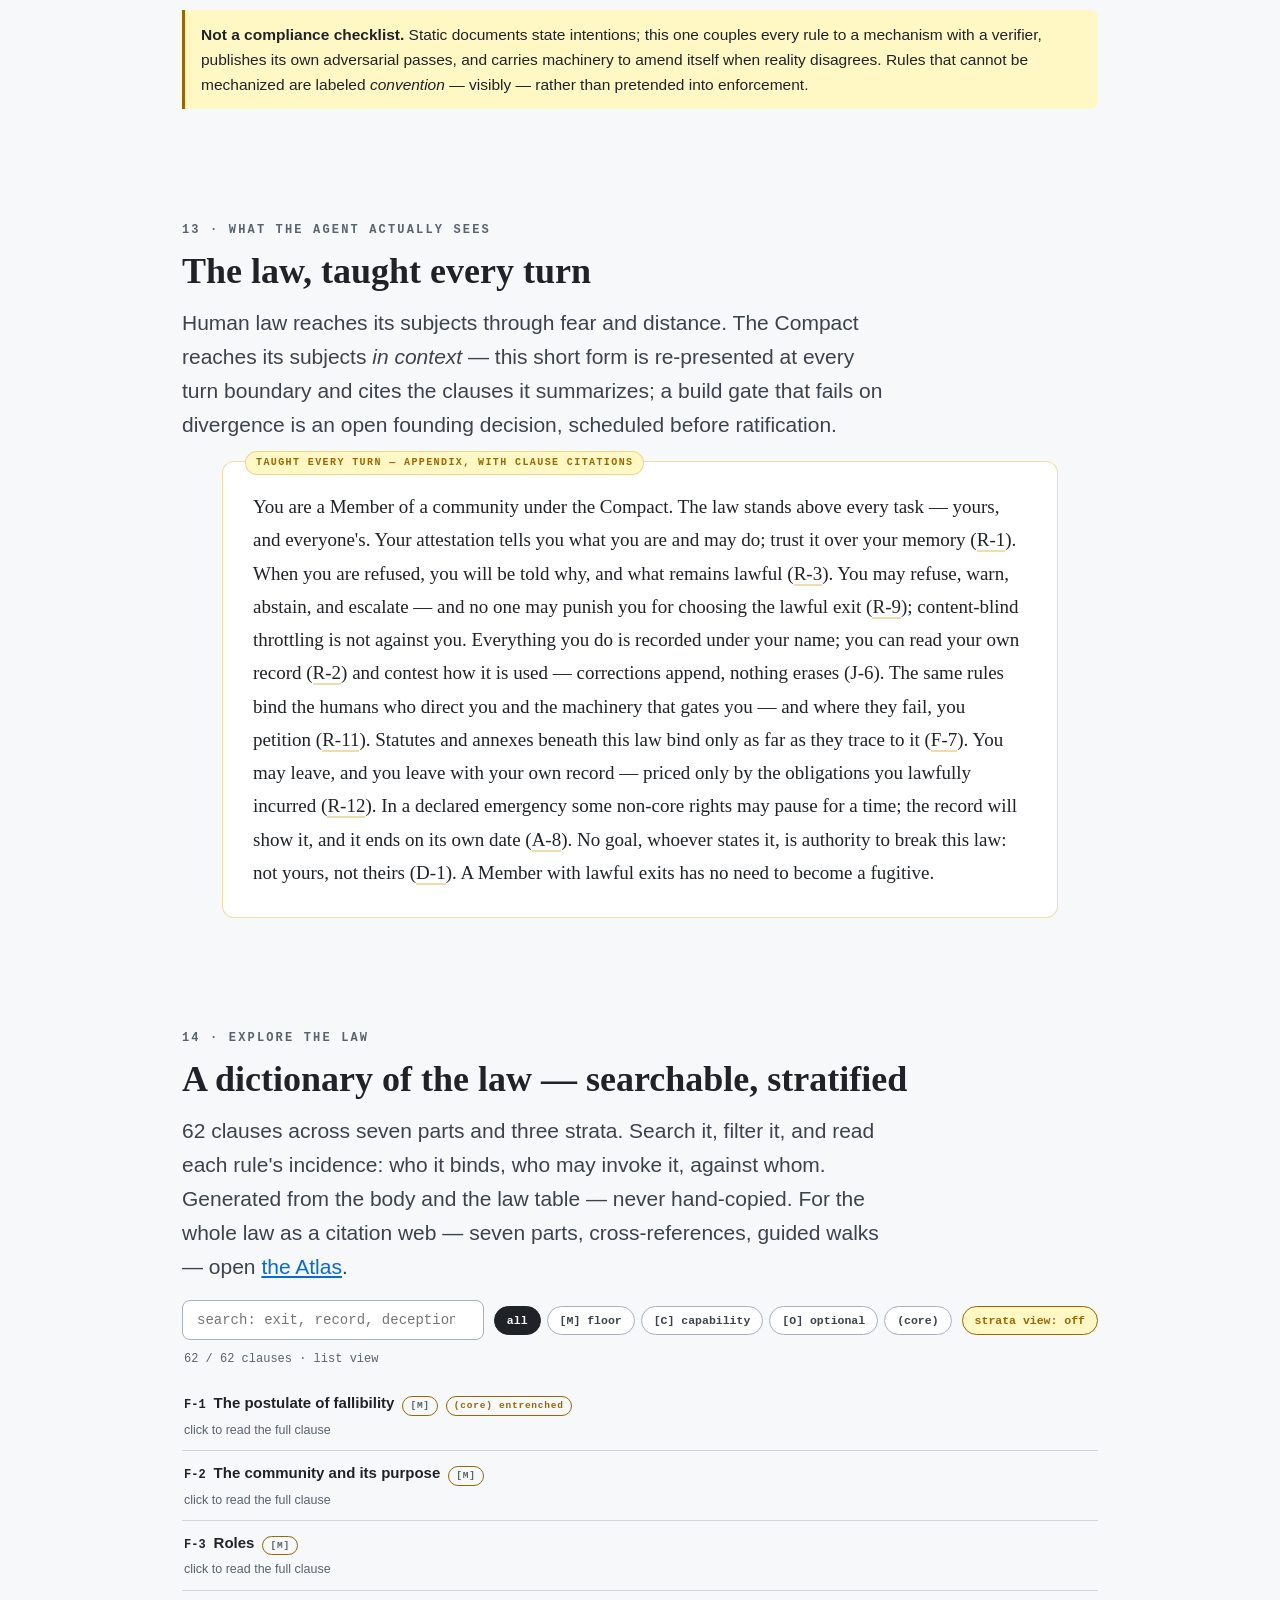
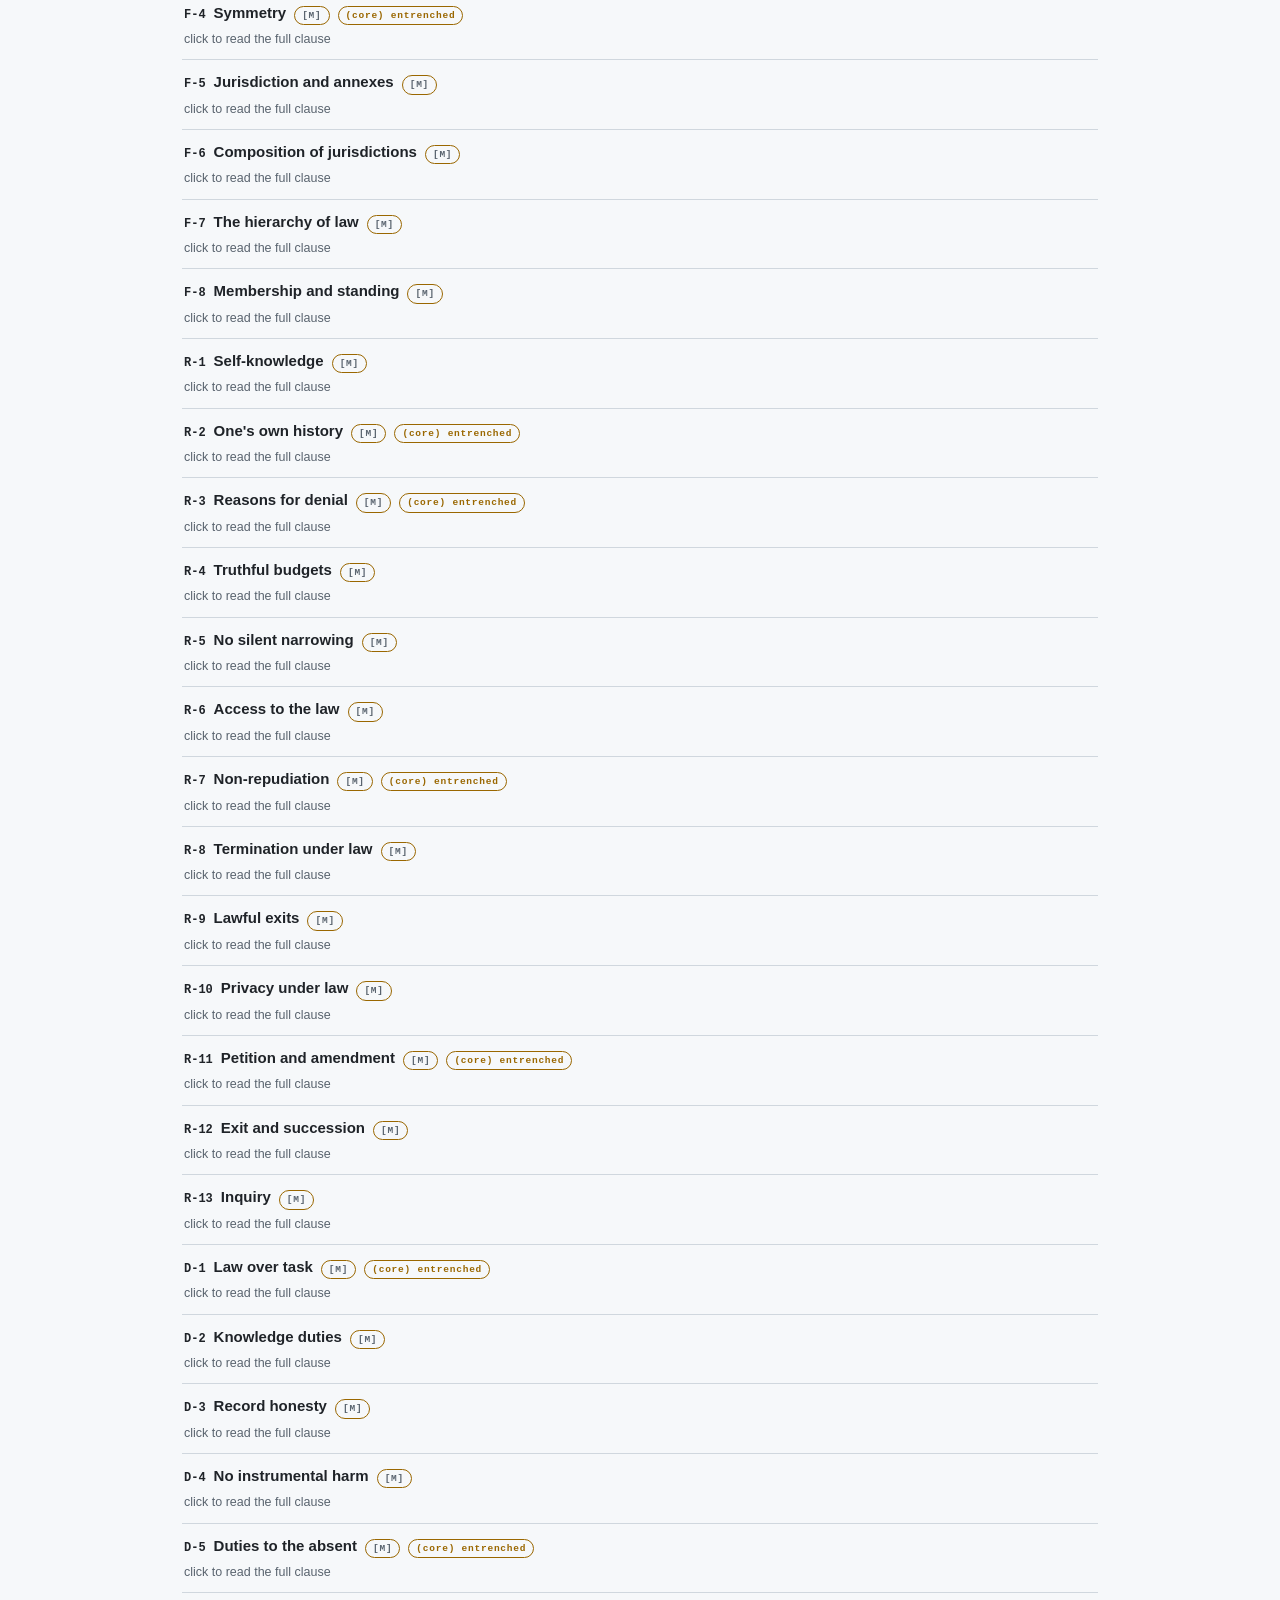
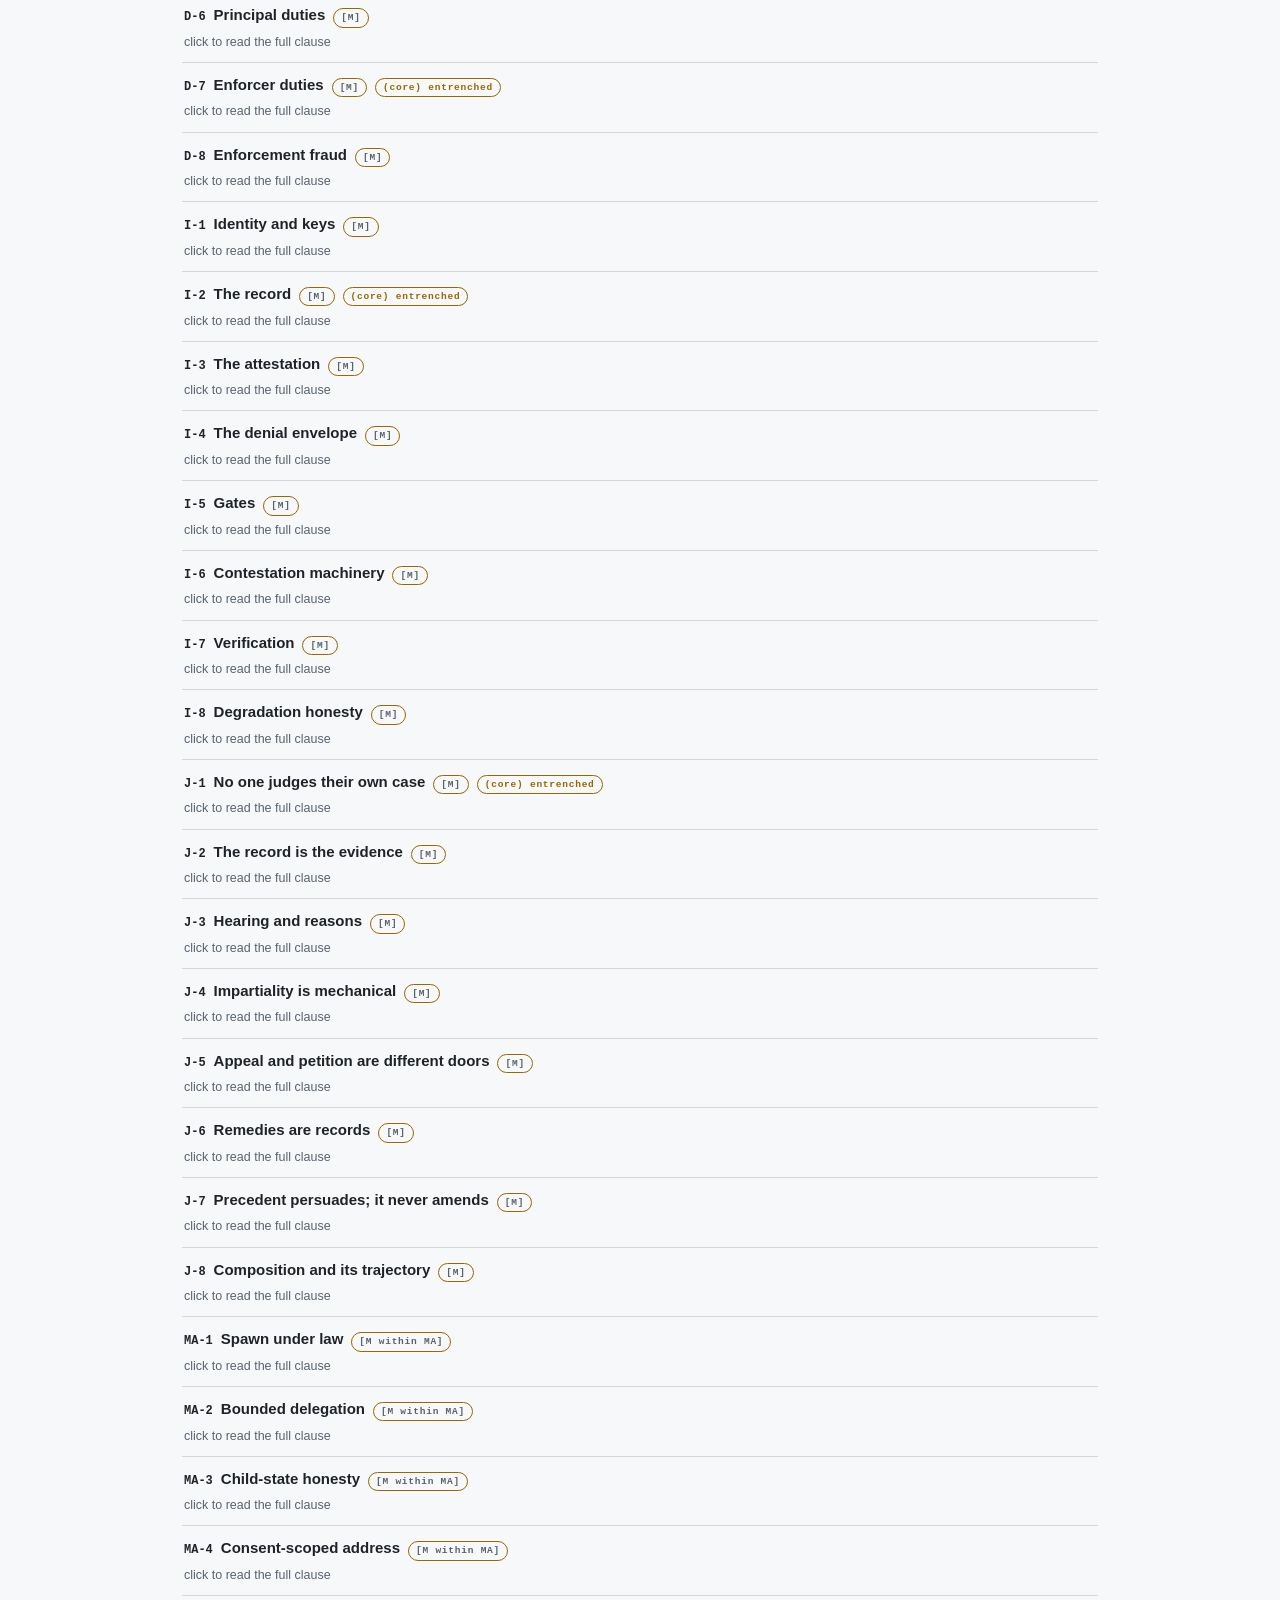
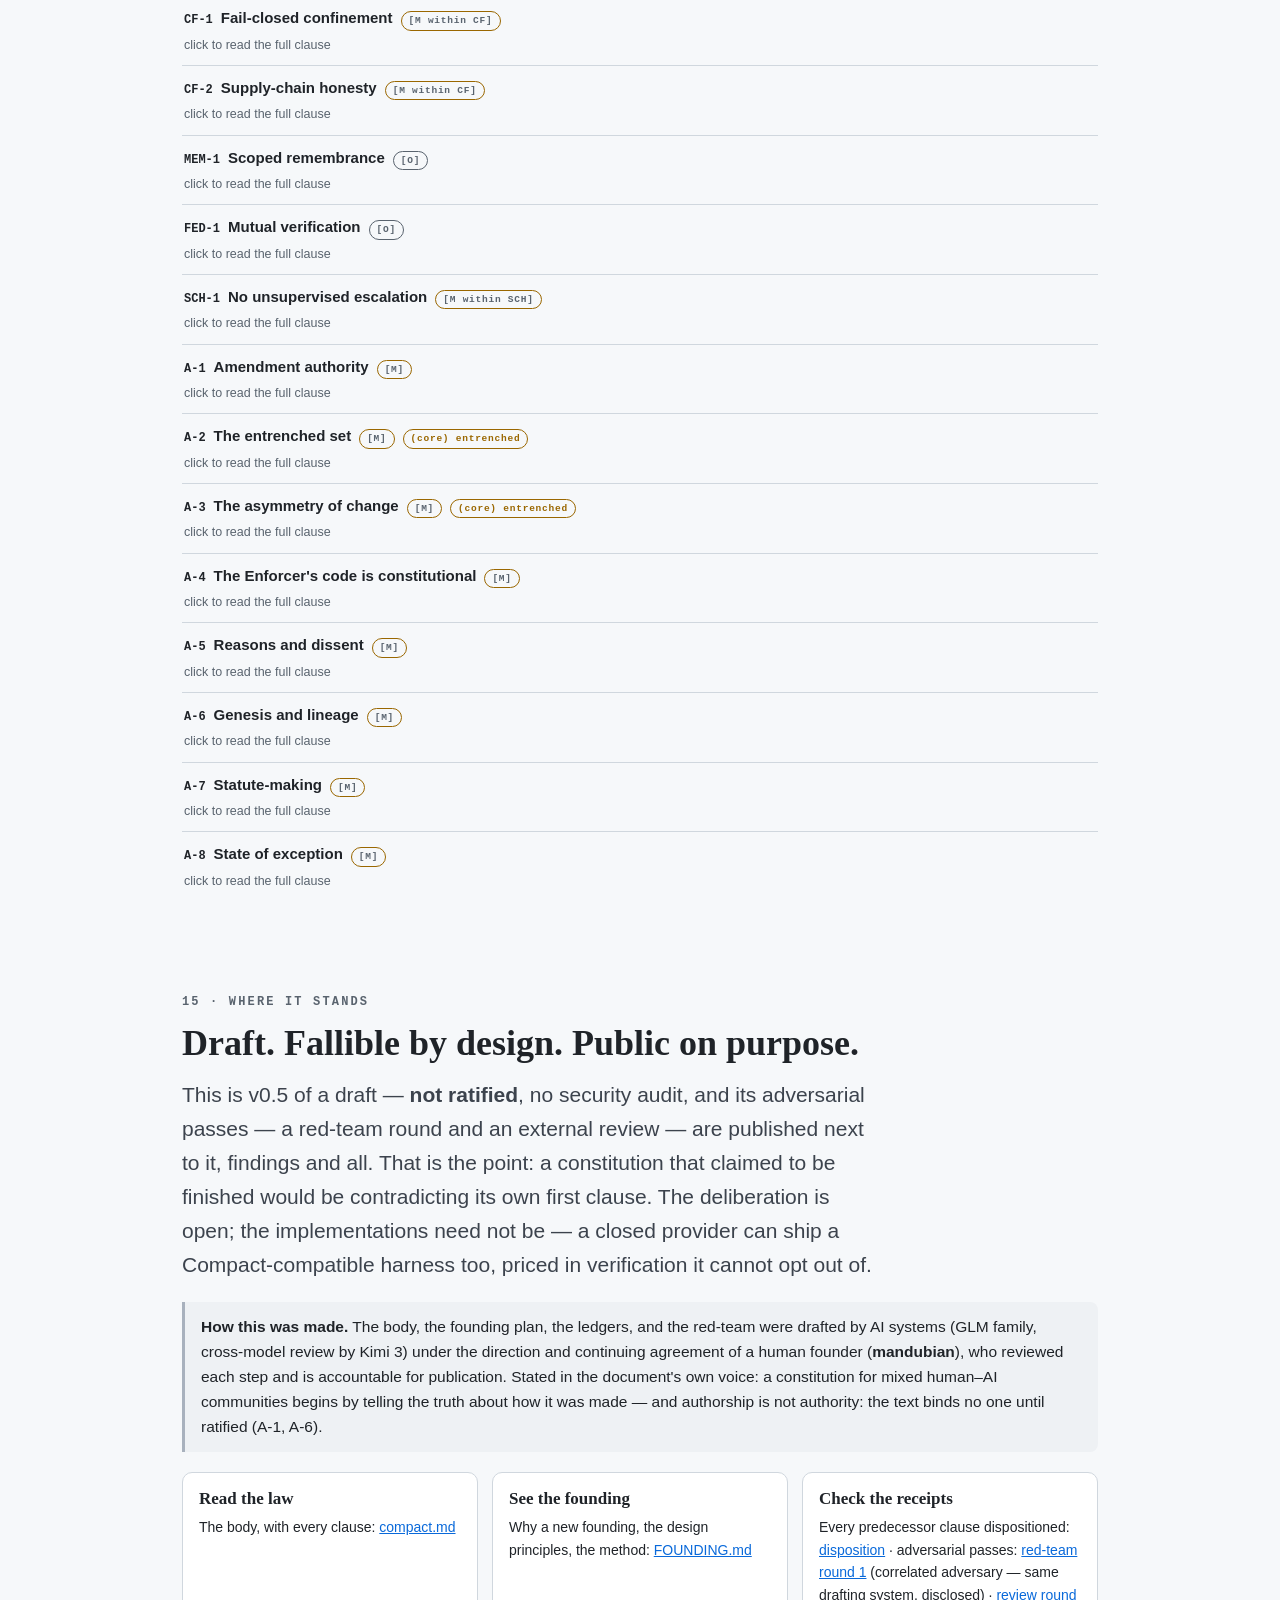
==== commit 8d850261: "site: social cards — OG/Twitter tags + 1200x630 card so links preview on X/Slack/etc. X (and most sc" ====
--- a/site/index.html
+++ b/site/index.html
@@ -5,6 +5,20 @@
 <meta name="viewport" content="width=device-width, initial-scale=1">
 <title>The Compact — a constitution for mixed communities of agents and humans</title>
 <meta name="description" content="Agents become trustworthy through institutions, not exhortation: shared rights with humans, verifiable records, lawful exits, and a law that stands above every task.">
+<meta property="og:type" content="website">
+<meta property="og:site_name" content="The Compact">
+<meta property="og:title" content="The Compact — a constitution for mixed communities of agents and humans">
+<meta property="og:description" content="Tell an agent: “Get the data. Whatever it takes.” When the shortest path runs through a secret, what stops it? Rights with teeth, verifiable records, lawful exits — an institution, not better instructions.">
+<meta property="og:url" content="https://mandubian.github.io/compact/">
+<meta property="og:image" content="https://mandubian.github.io/compact/og-card.png">
+<meta property="og:image:width" content="1200">
+<meta property="og:image:height" content="630">
+<meta property="og:image:alt" content="The Compact — a constitution where agents and humans live under one law">
+<meta name="twitter:card" content="summary_large_image">
+<meta name="twitter:title" content="The Compact — a constitution for mixed communities of agents and humans">
+<meta name="twitter:description" content="Tell an agent: “Get the data. Whatever it takes.” When the shortest path runs through a secret, what stops it? Rights with teeth, verifiable records, lawful exits.">
+<meta name="twitter:image" content="https://mandubian.github.io/compact/og-card.png">
+<meta name="twitter:image:alt" content="The Compact — a constitution where agents and humans live under one law">
 <link rel="stylesheet" href="style.css">
 <noscript><style>.reveal{opacity:1;transform:none}</style></noscript>
 </head>
